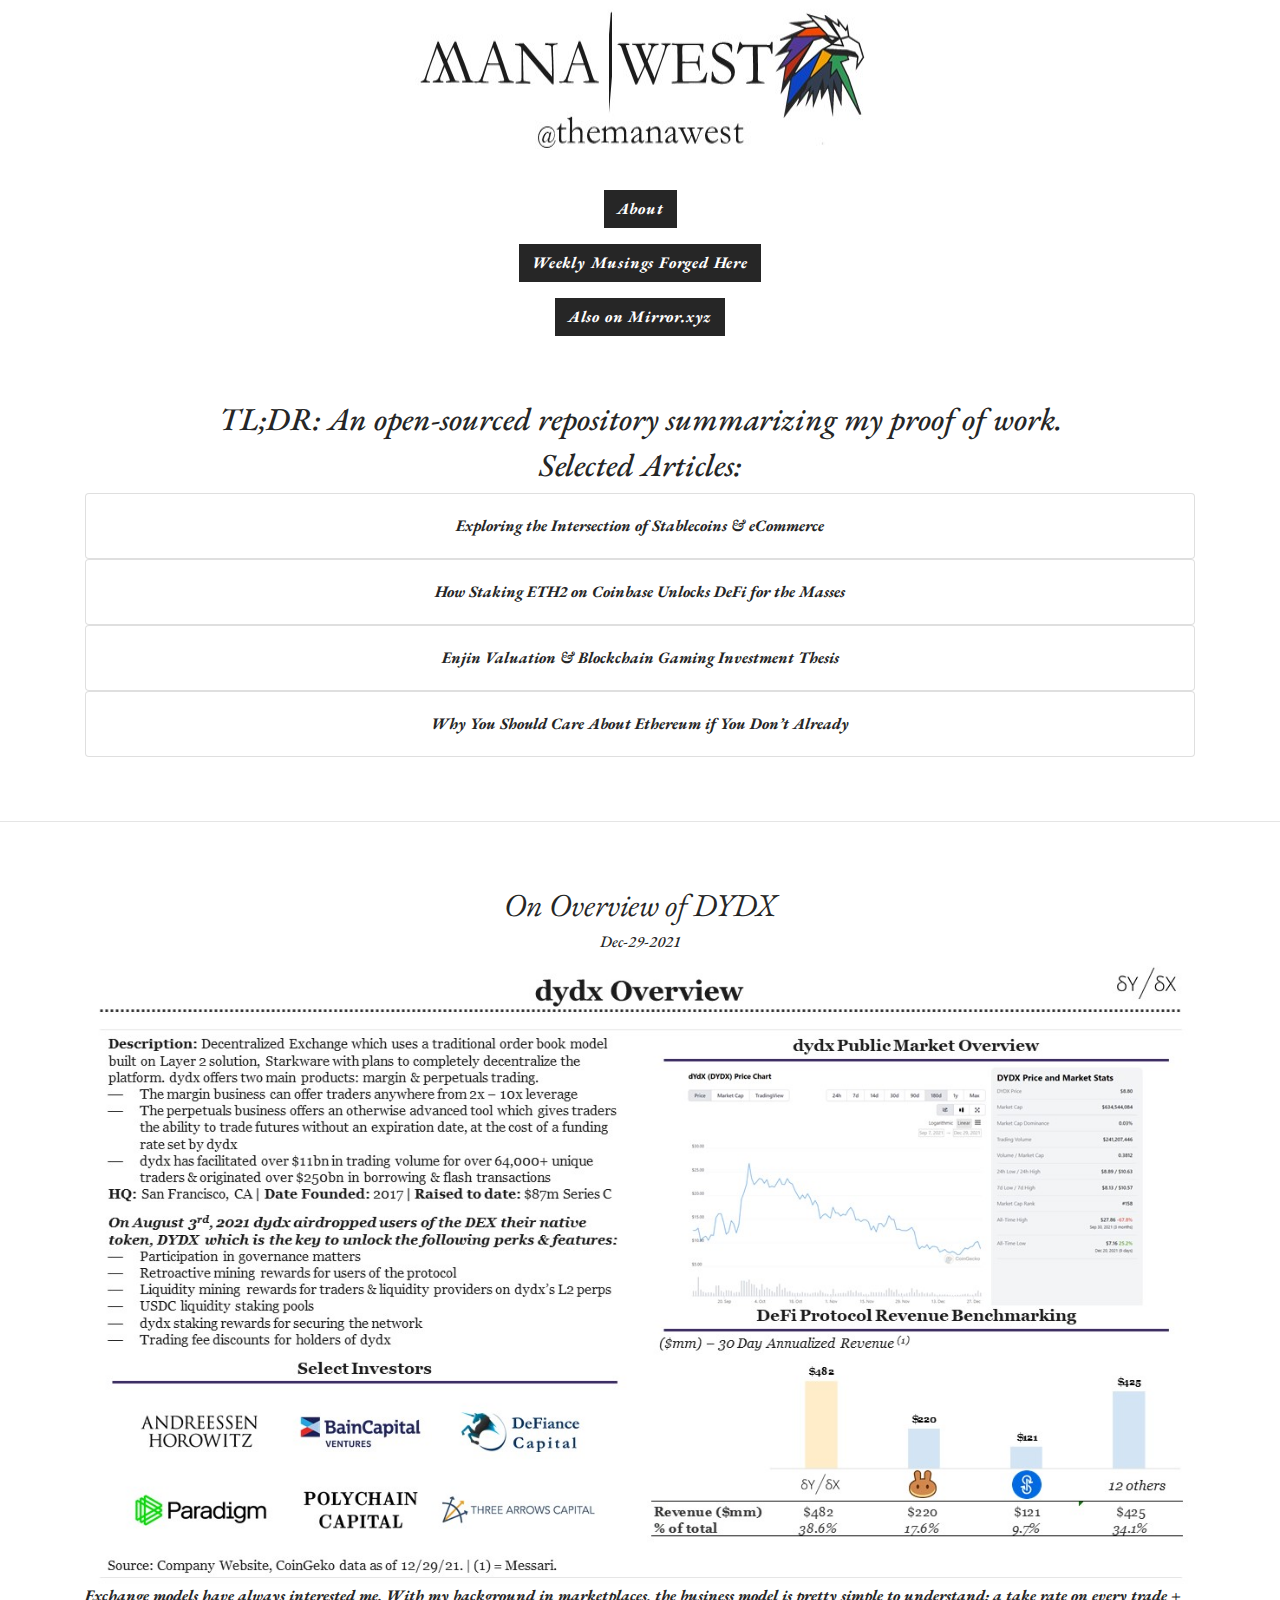
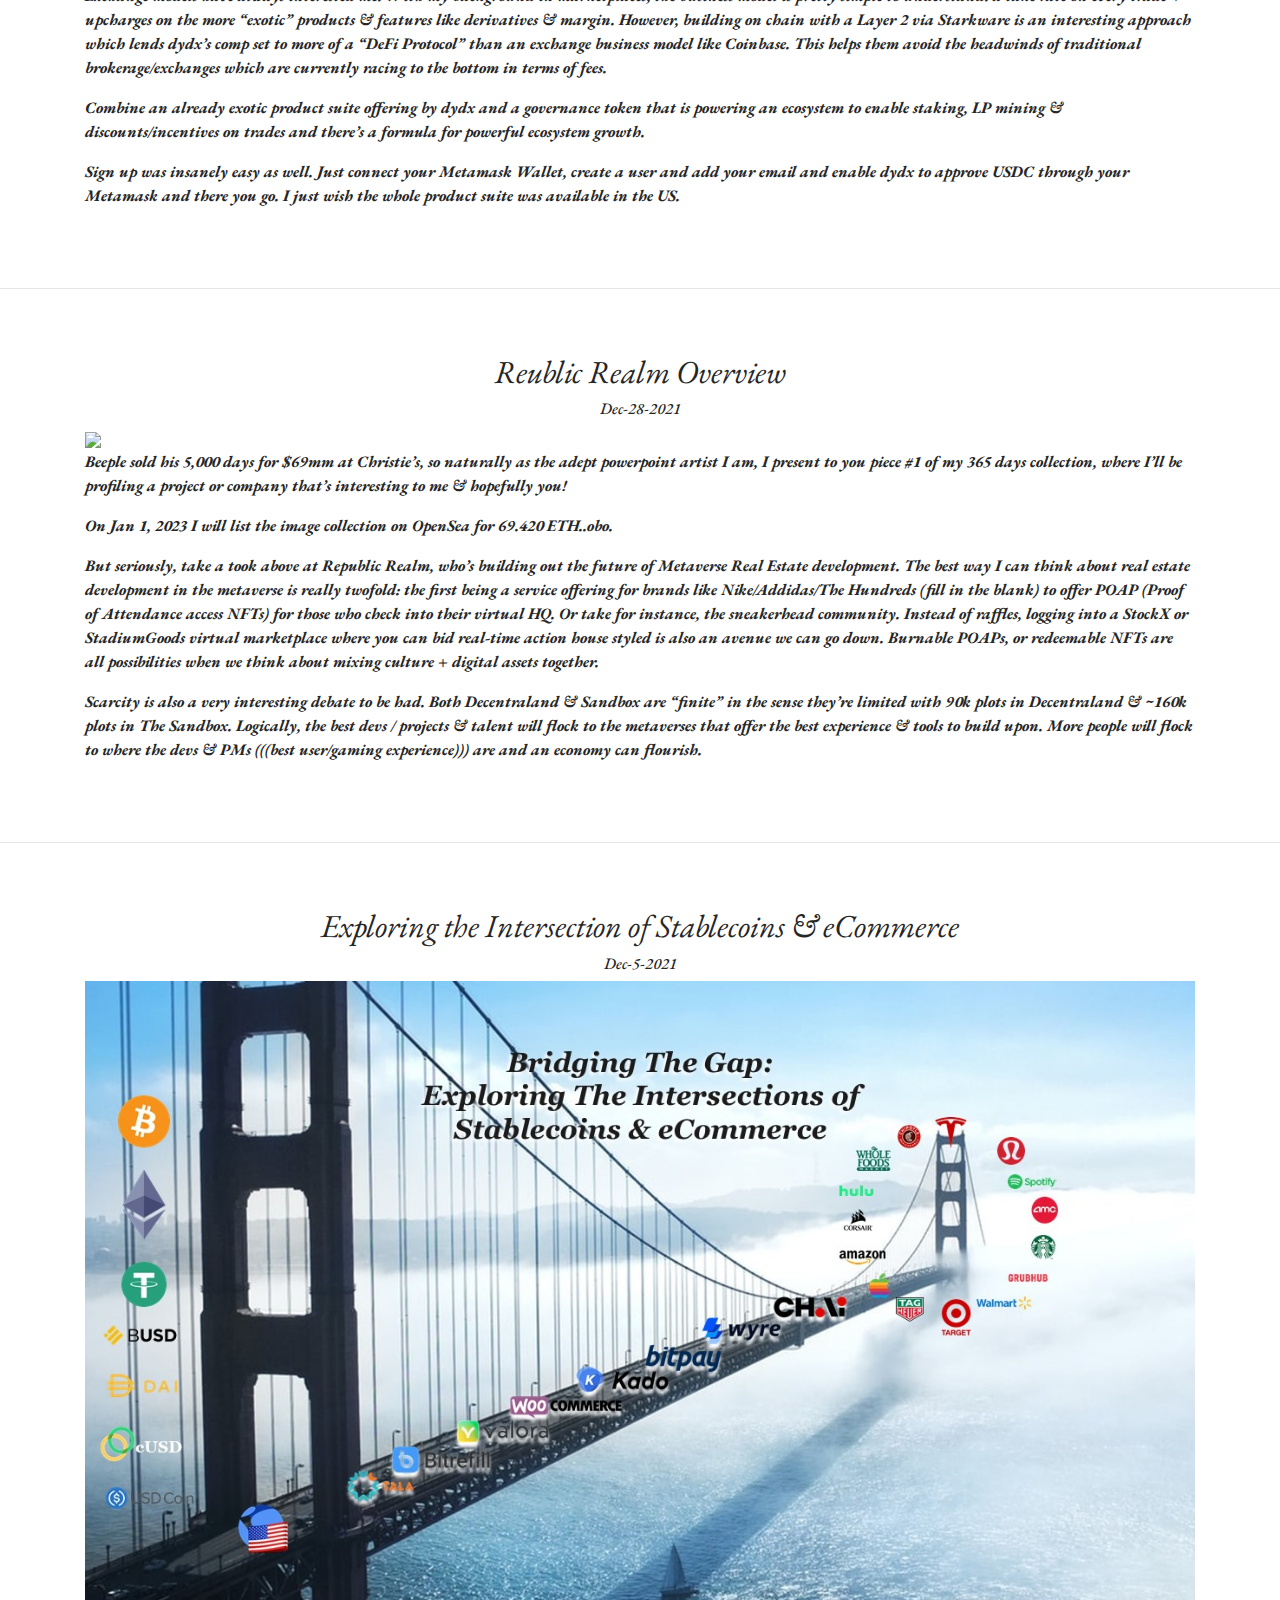
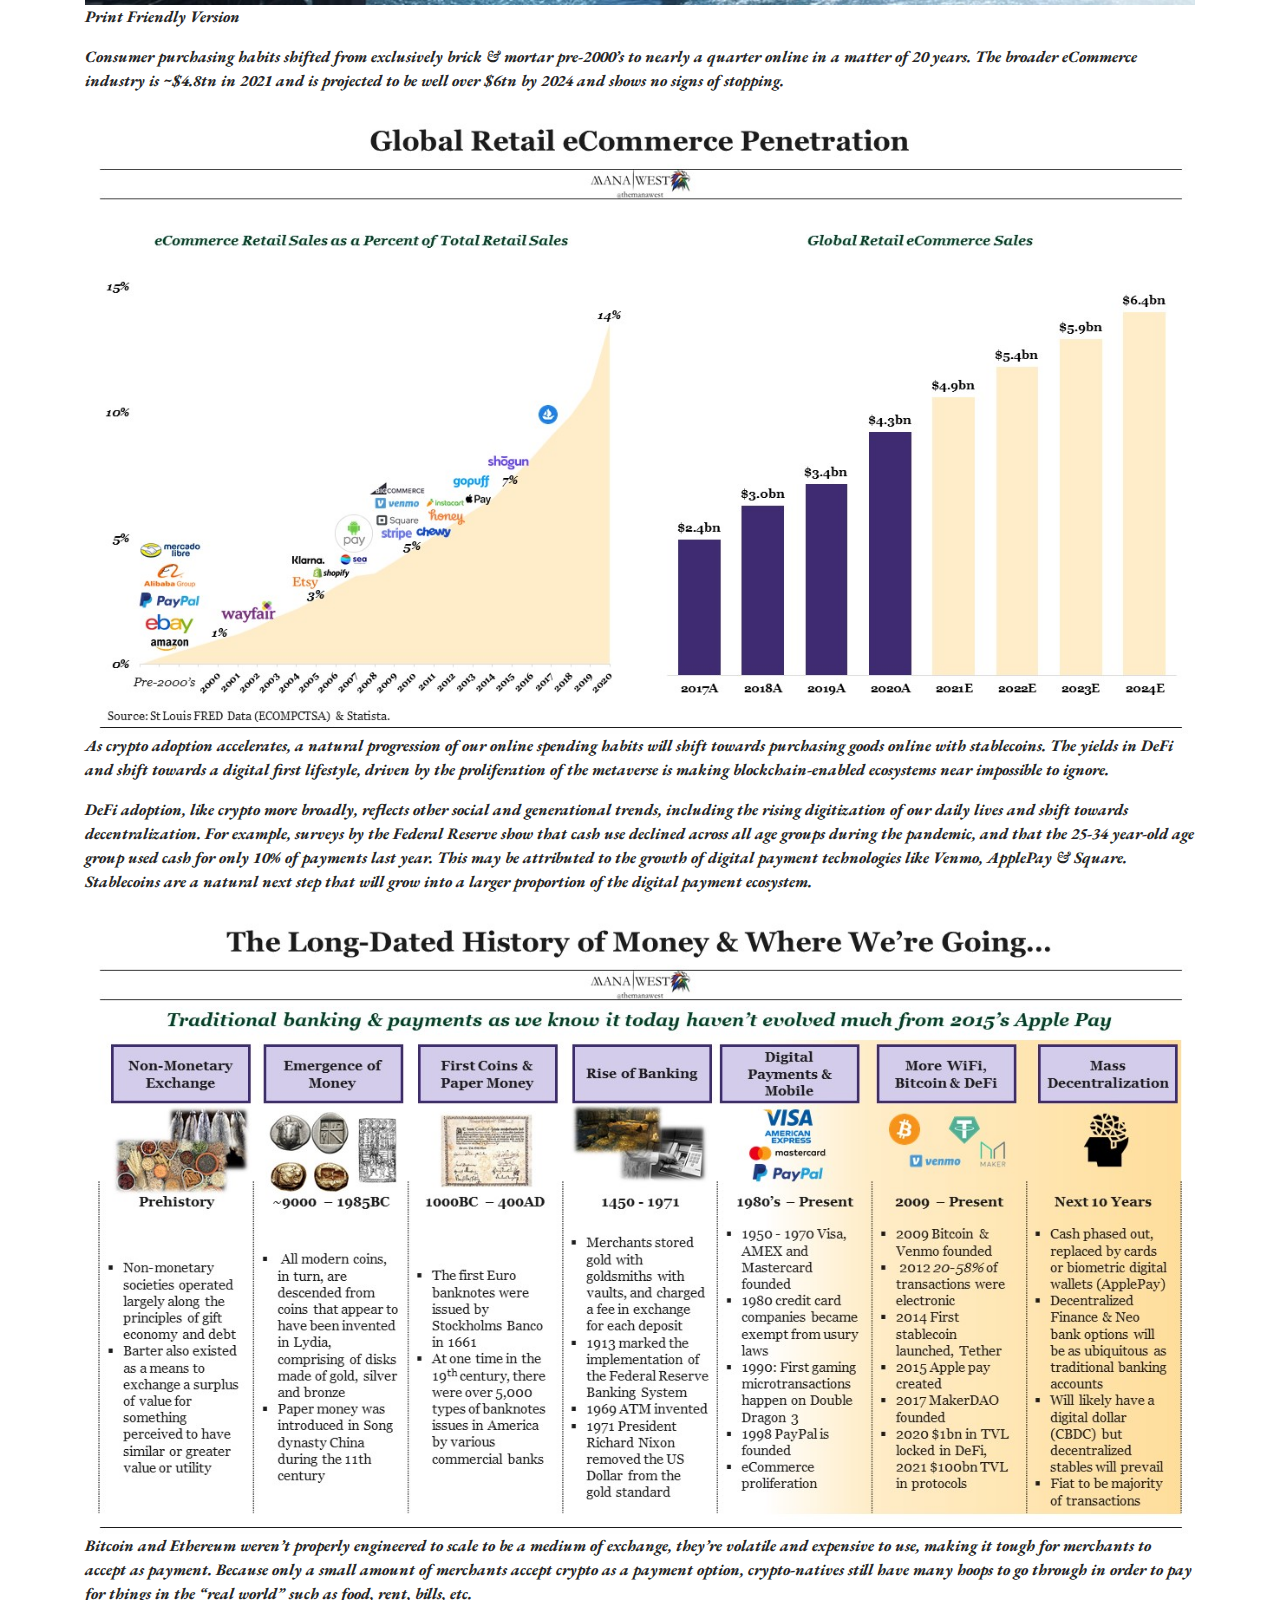
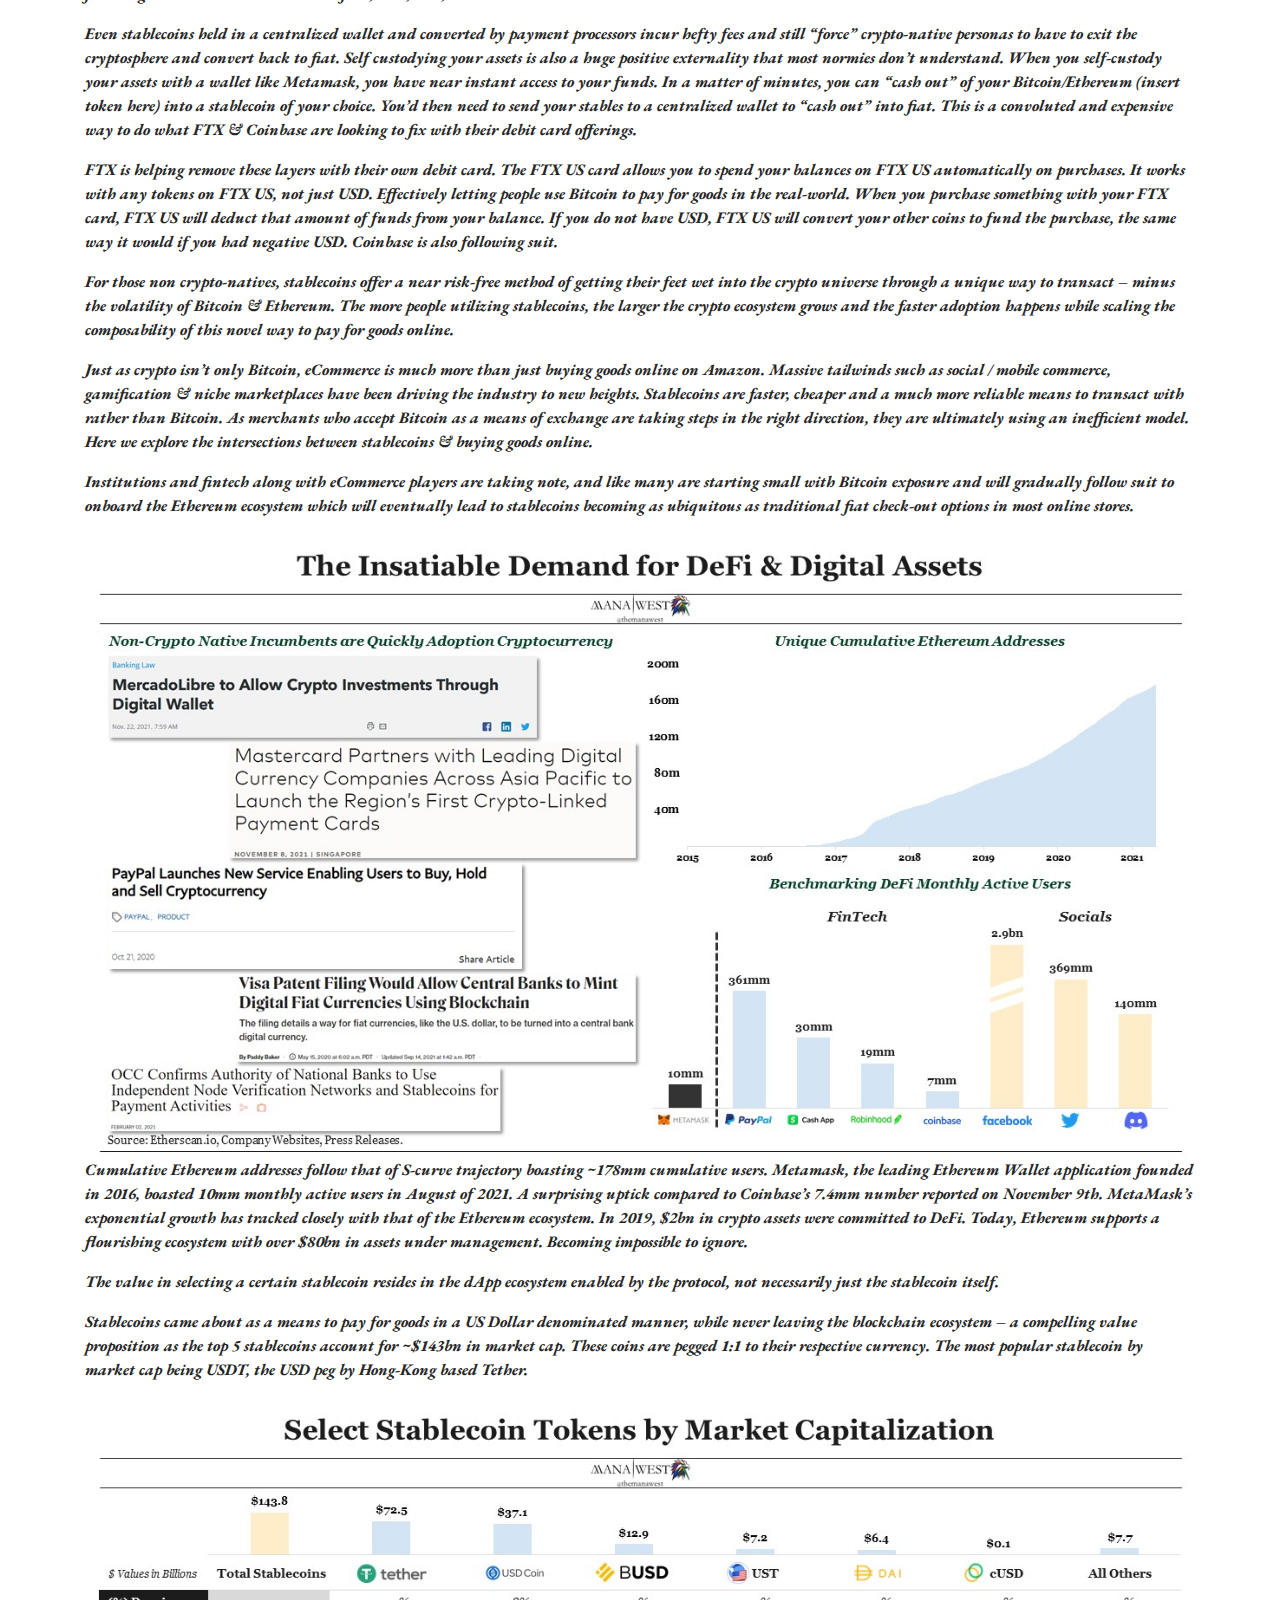
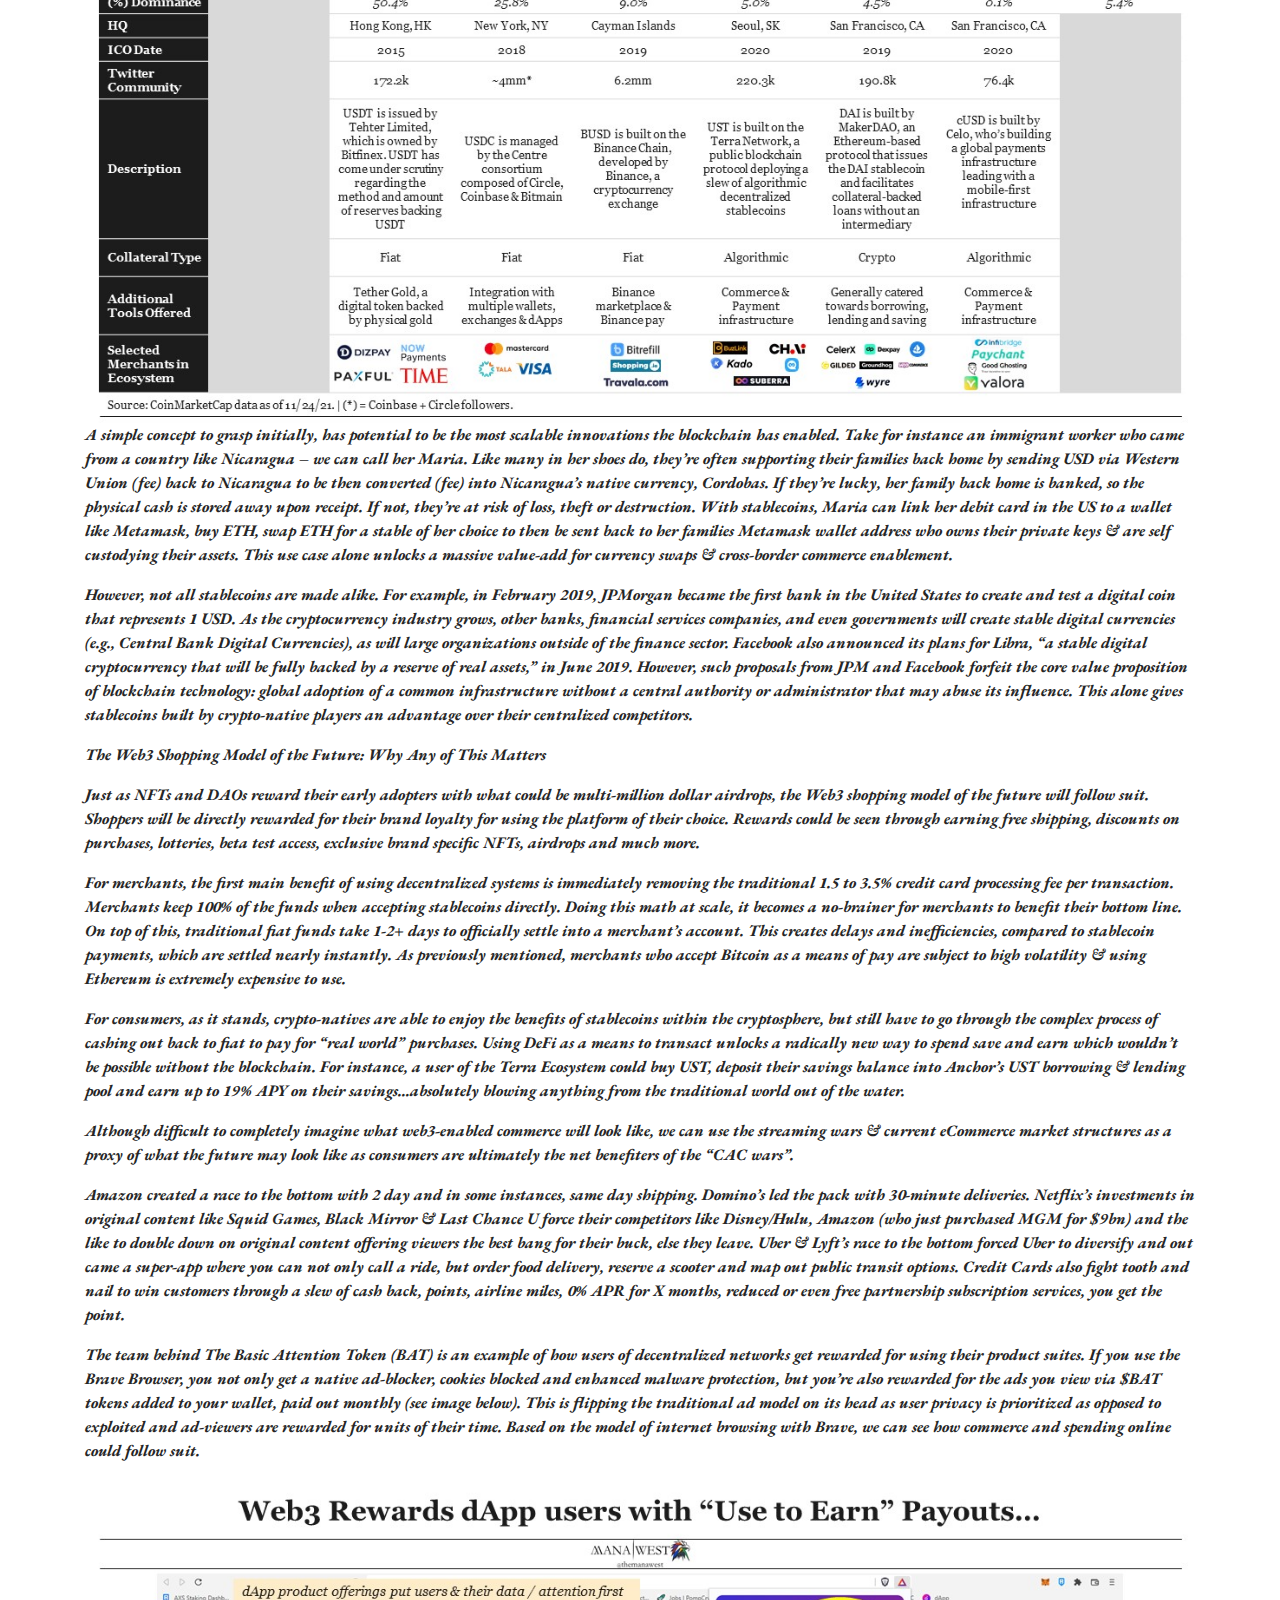
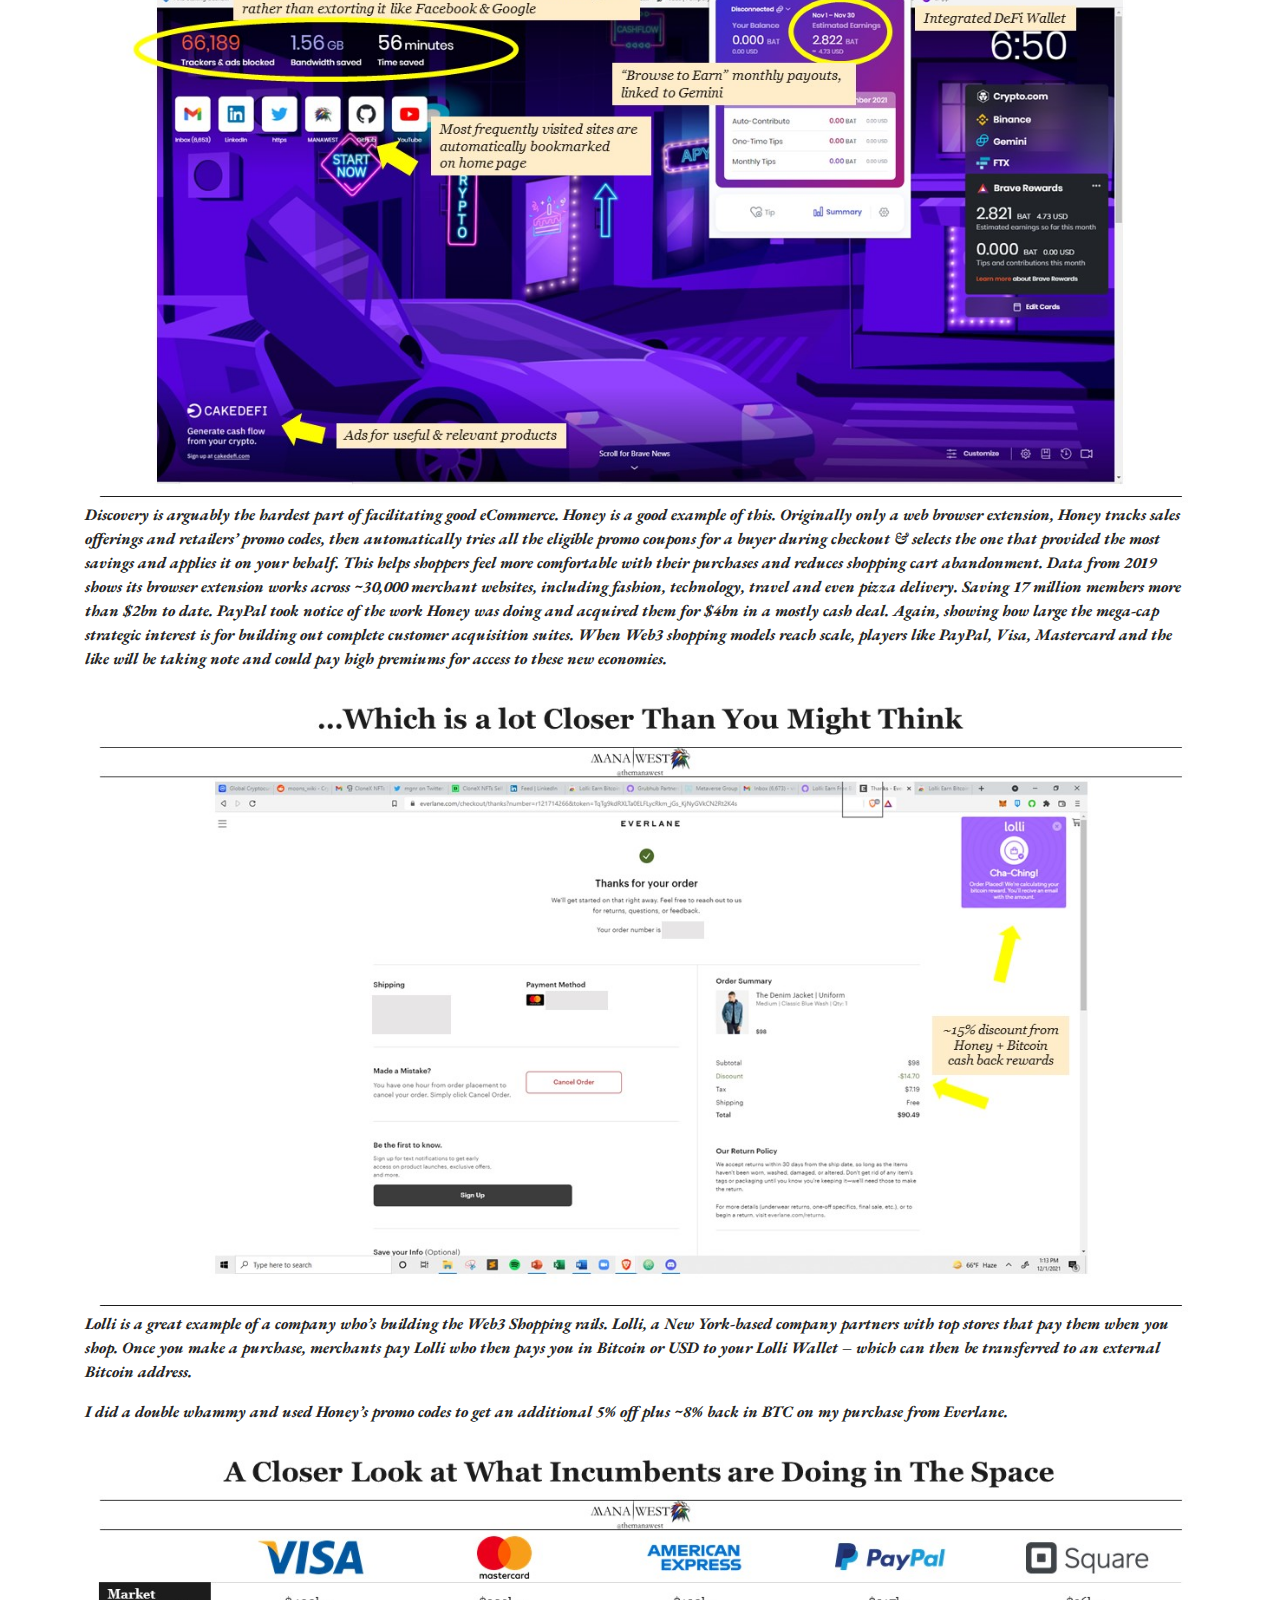
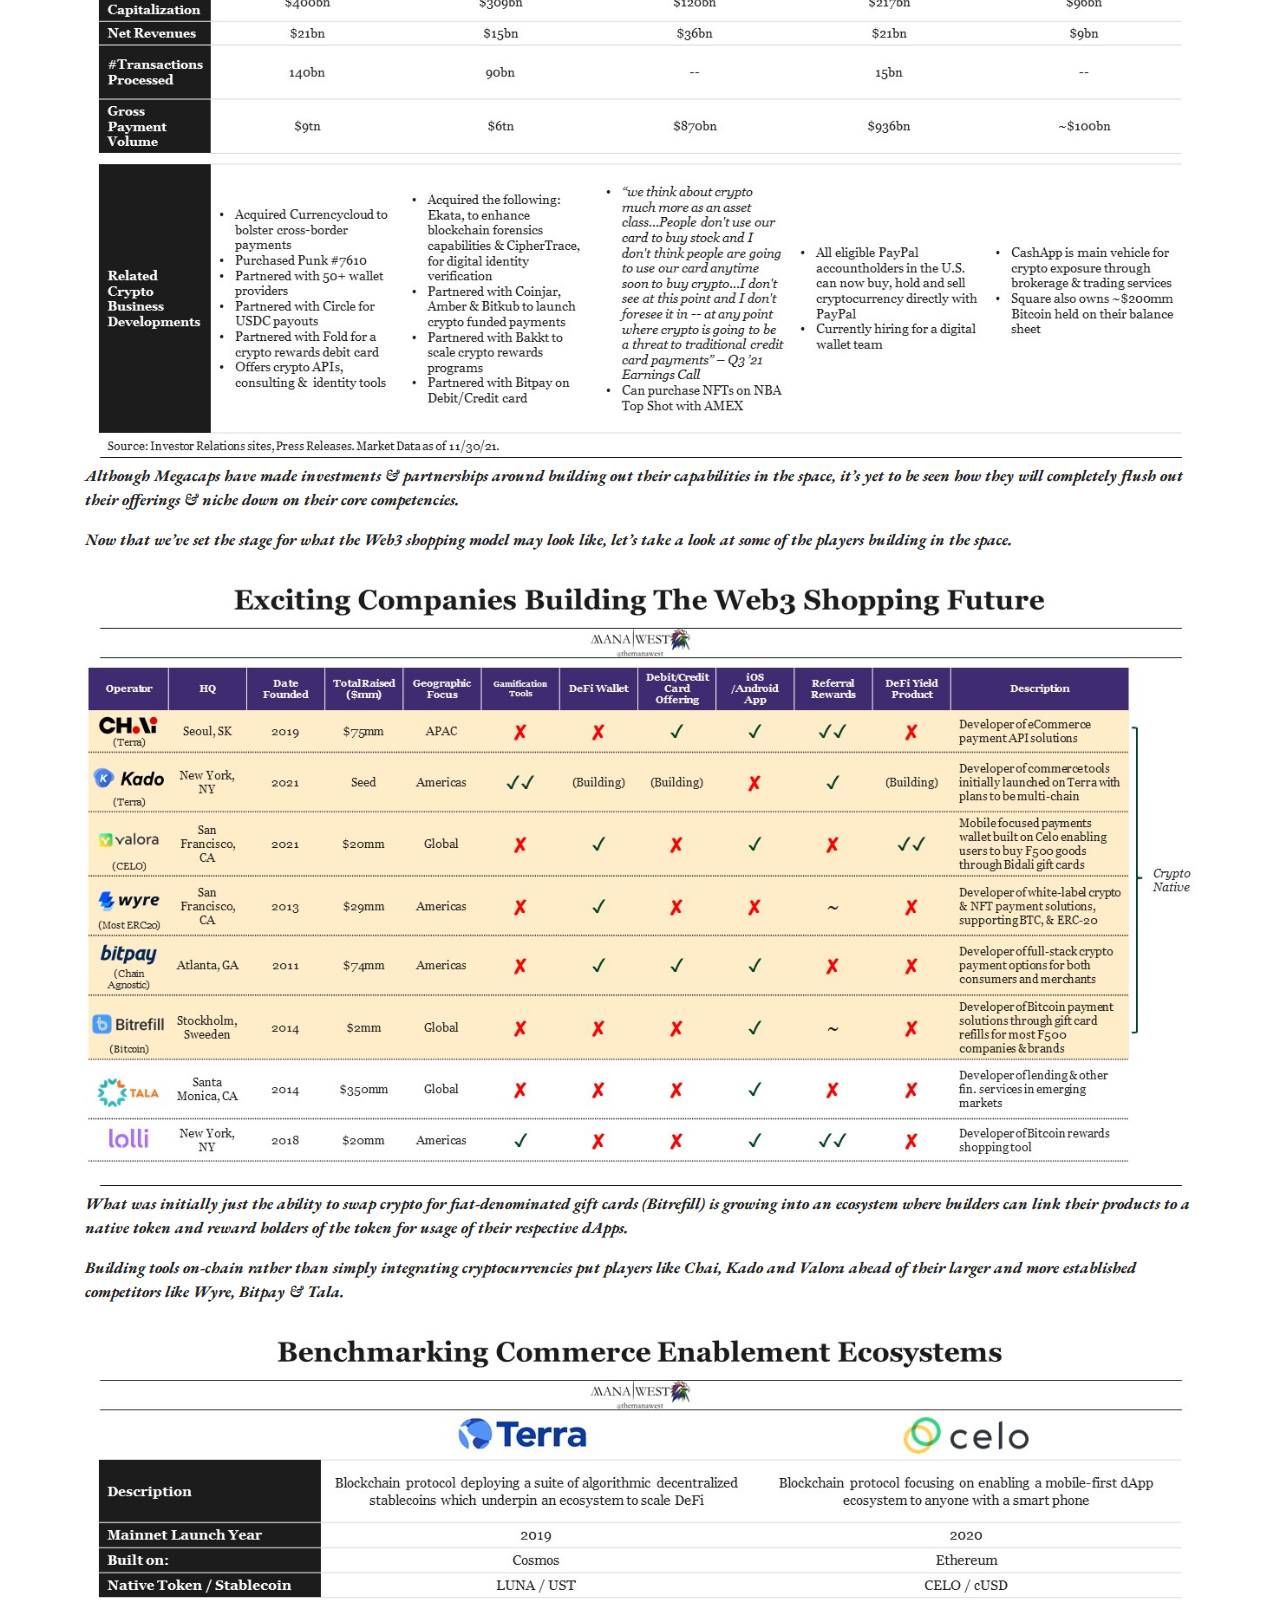
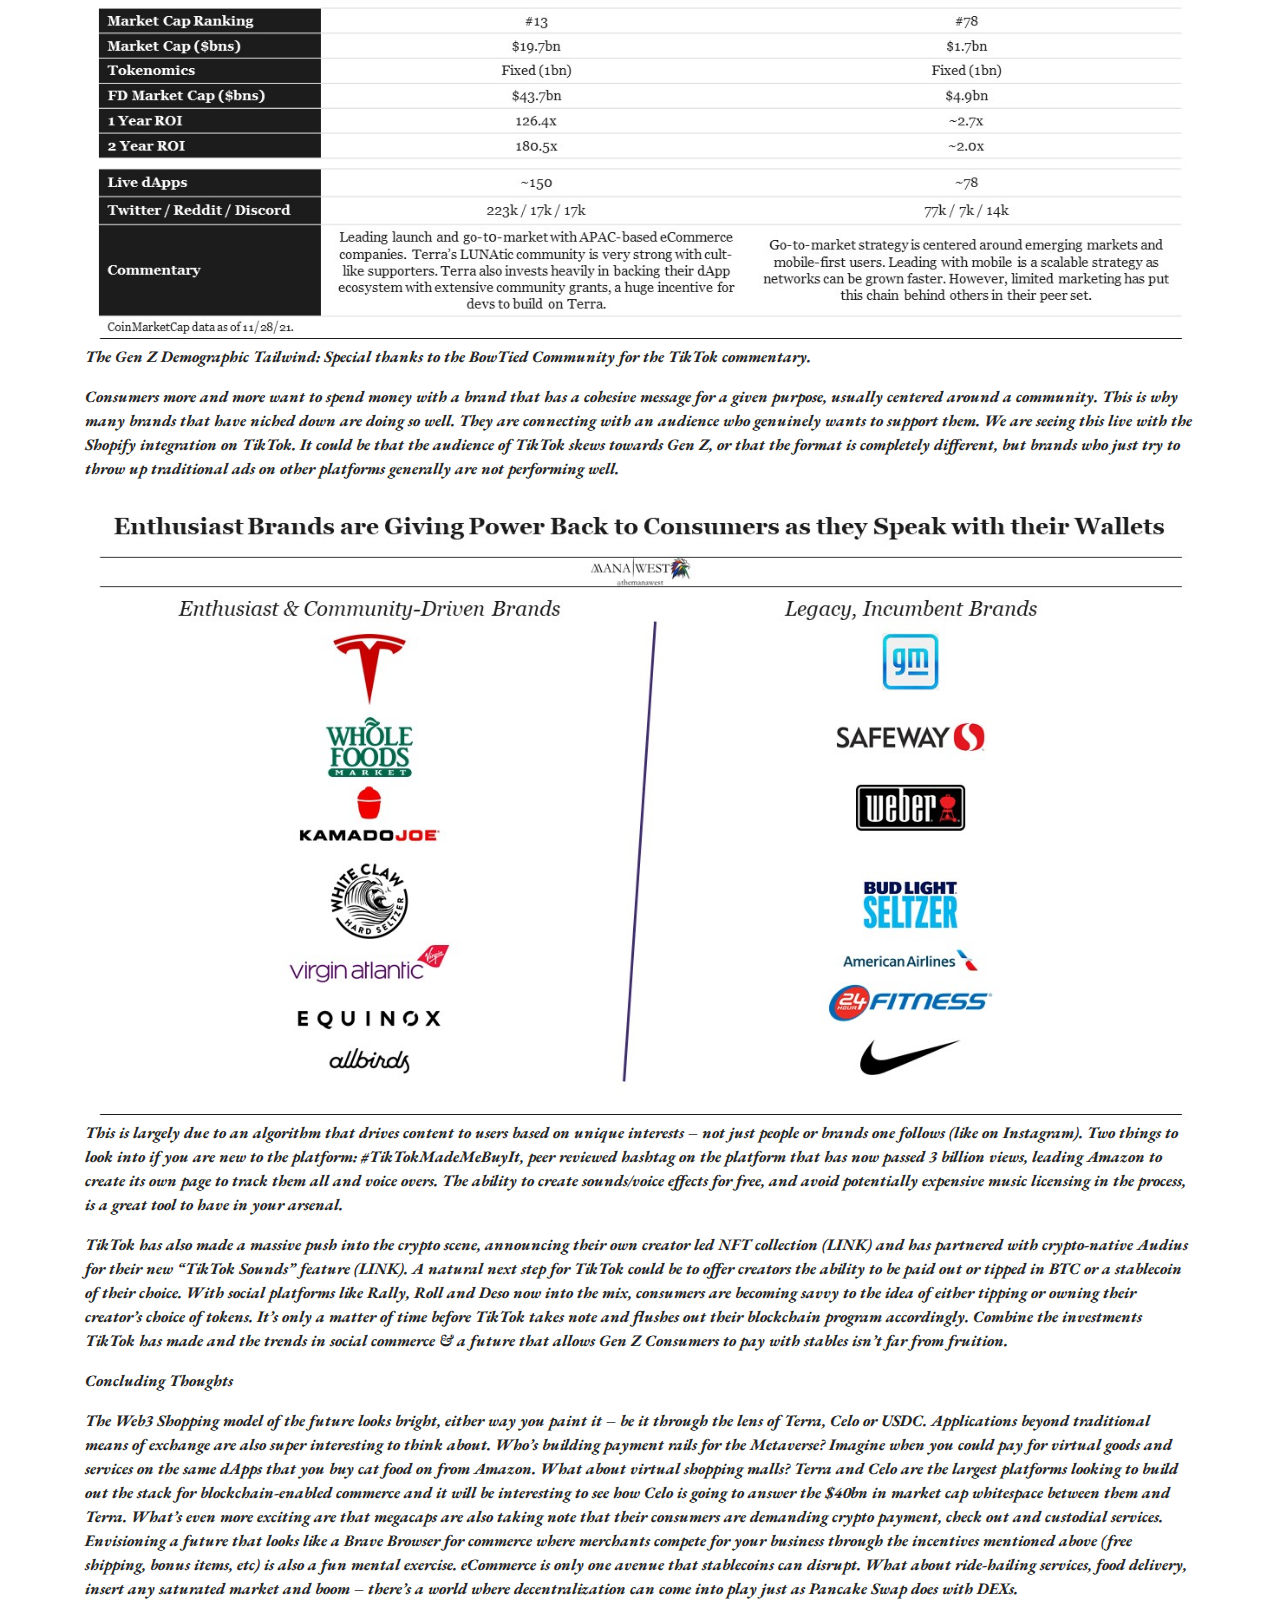
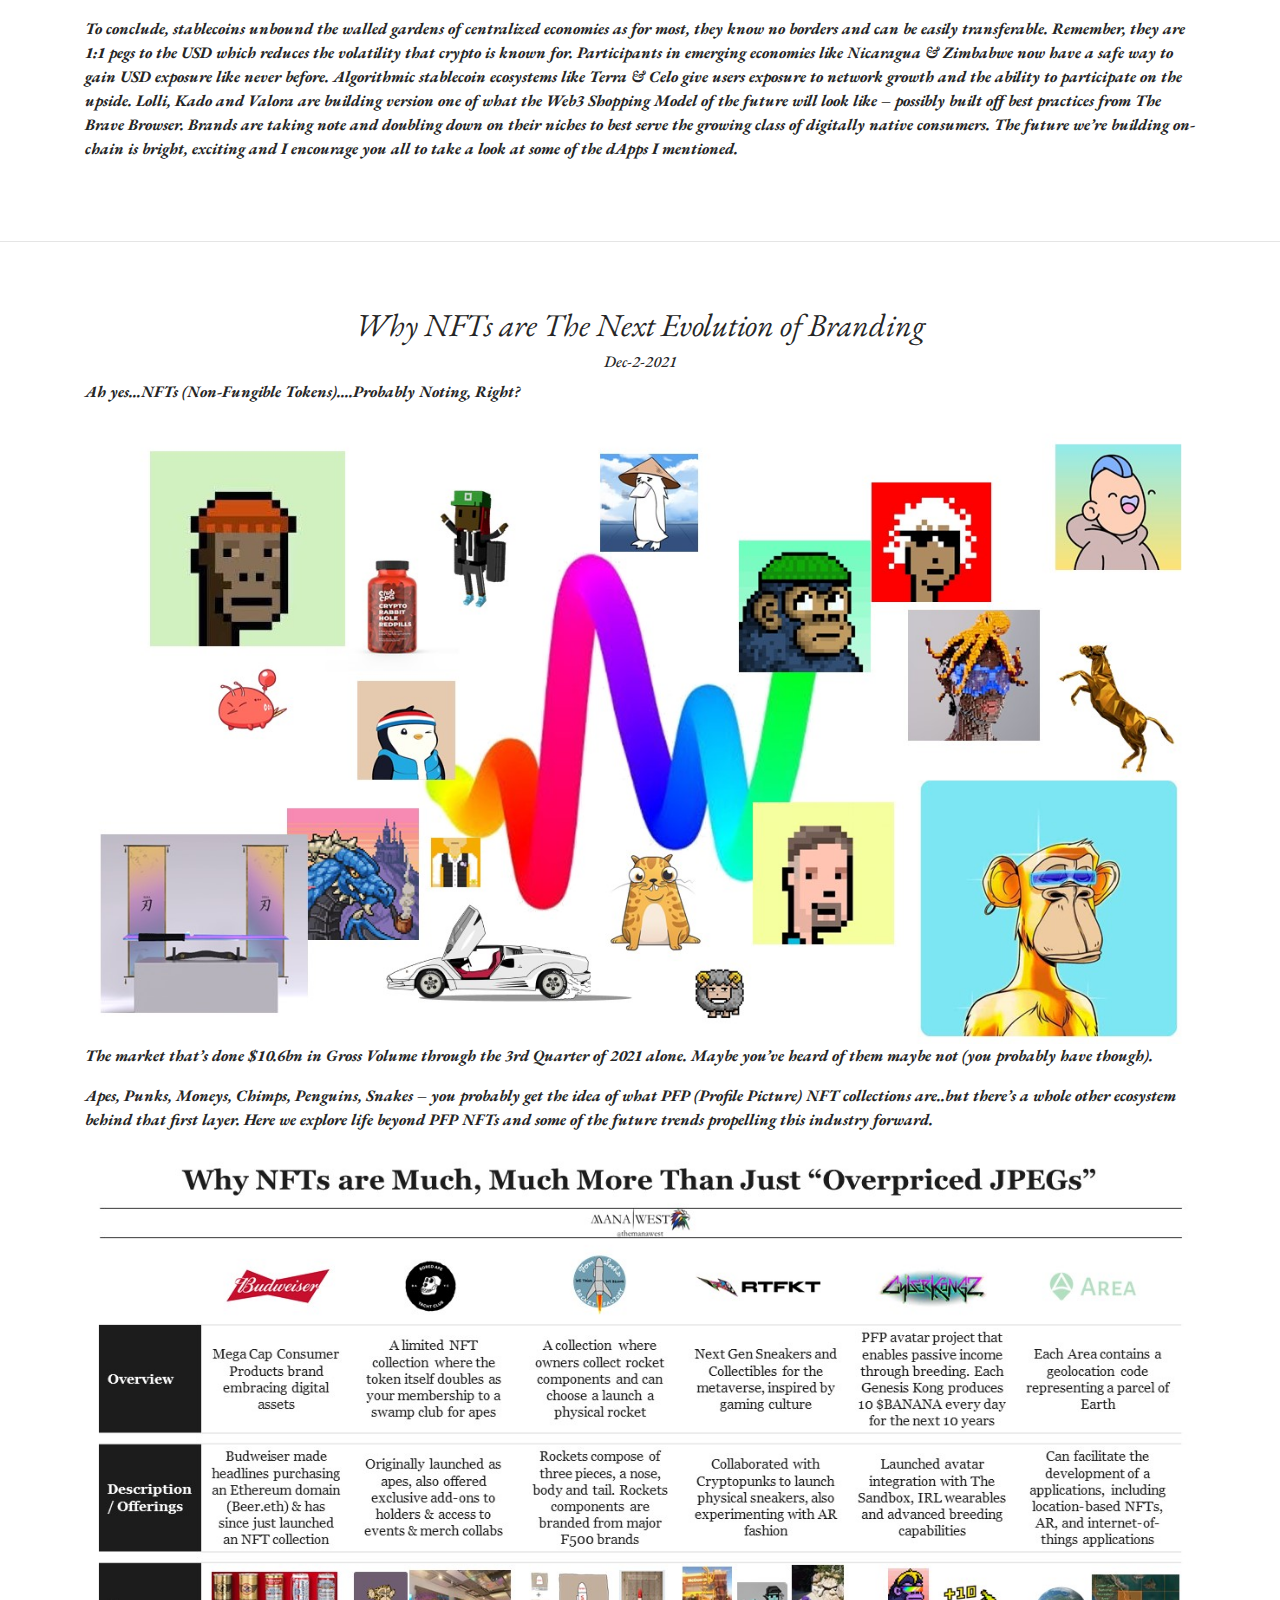
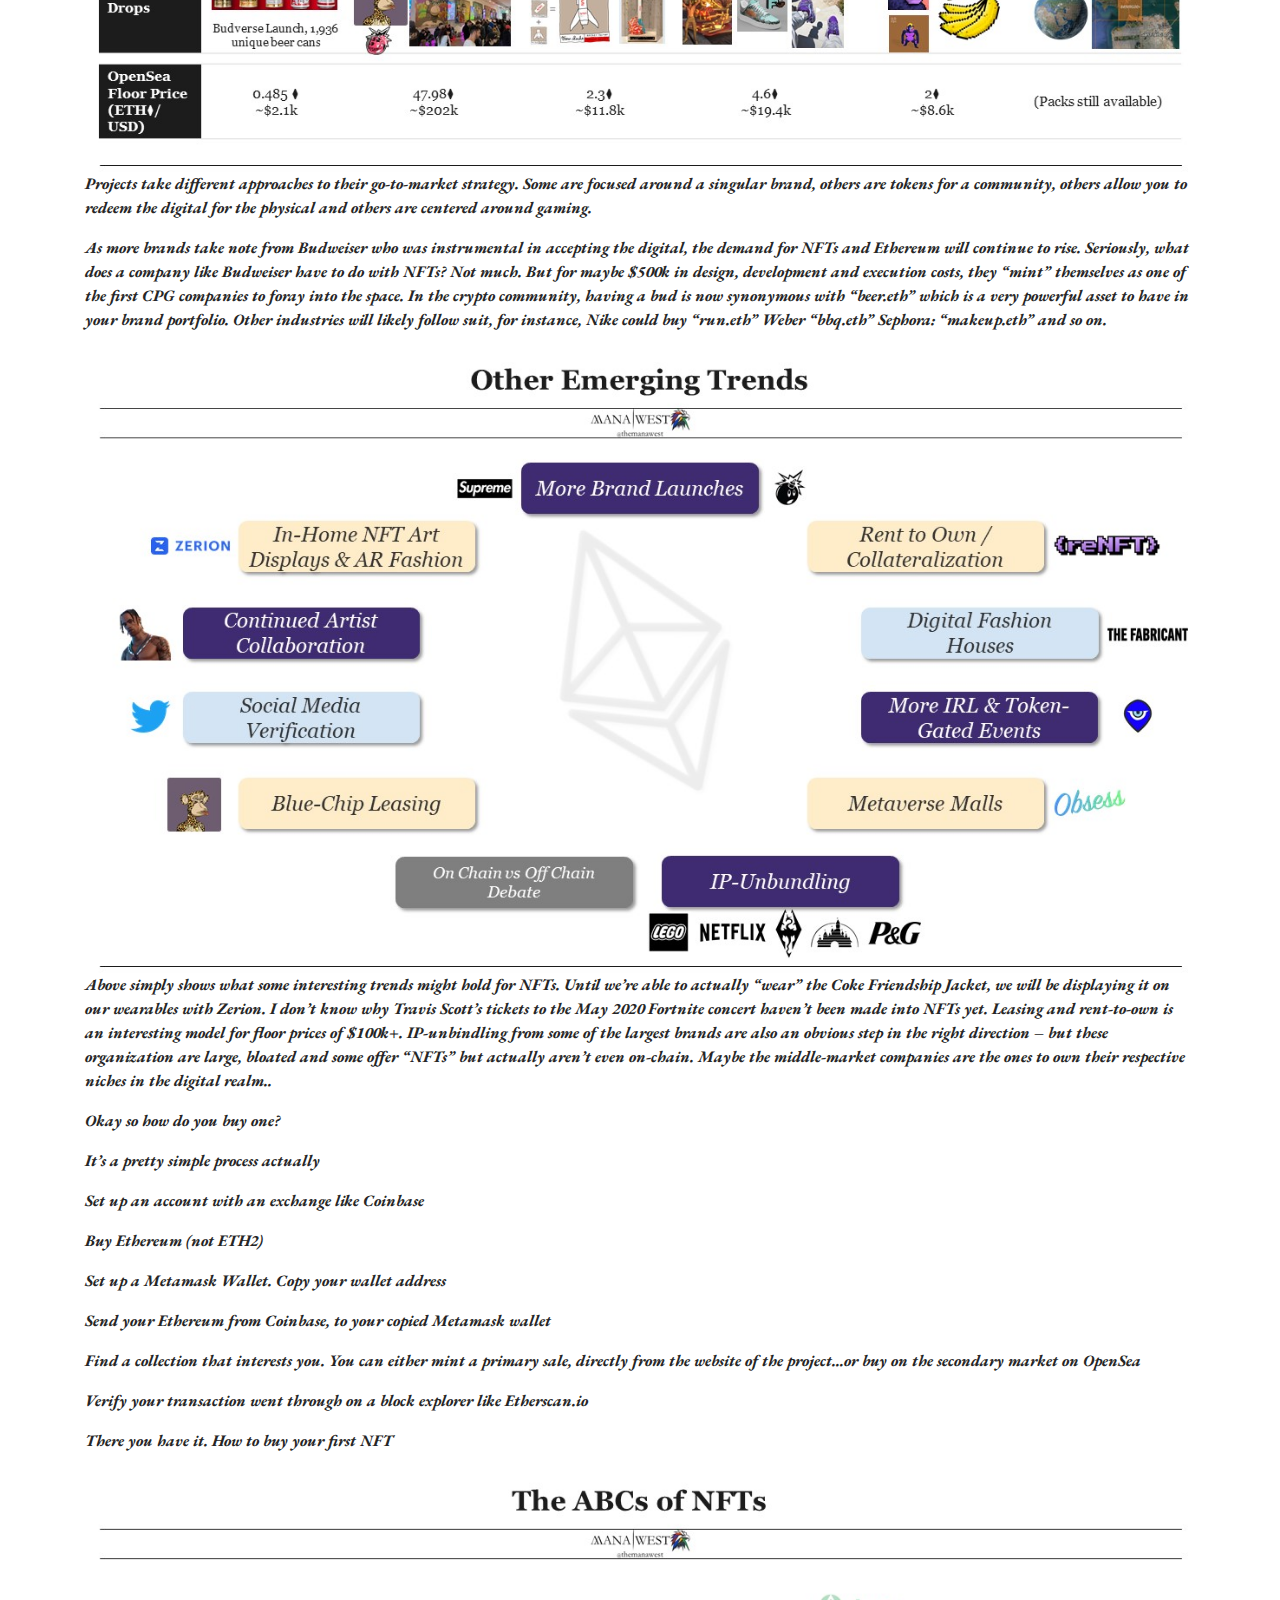
==== index.html @ 718c1147 "Update index.html" ====
<!DOCTYPE html>
<html>
<head>
<meta content='width=device-width, initial-scale=1' name='viewport'/>
  <meta charset="UTF-8">
  <link rel="stylesheet" href="https://stackpath.bootstrapcdn.com/bootstrap/4.3.1/css/bootstrap.min.css" integrity="sha384-ggOyR0iXCbMQv3Xipma34MD+dH/1fQ784/j6cY/iJTQUOhcWr7x9JvoRxT2MZw1T" crossorigin="anonymous">
 <!-- Browser Icon -->
  <link rel="icon" href="Logo-1vfColored-Eagle.png" type="image/gif" sizes="16x16">
  <!-- CSS Stylesheet -->
  <link rel="stylesheet" type="text/css" href="index.css">
  <!-- Text API -->
  <link href="https://fonts.googleapis.com/css?family=Cinzel&display=swap" rel="stylesheet">
  <link href="https://fonts.googleapis.com/css?family=EB+Garamond&display=swap" rel="stylesheet">
  <title>MANAWEST</title>
</head>

<body>

<!-- HEADER -->
<div class="container" id="sitehead">
    <img src="Logo(11.02.2021).jpg" width= "450" height = "150">
    <p style="color:#FFFFFF";> BLANK TEXT</p>
    <p><a href="About.html" class="btn btn-colour-1" style="color:white;">About</a></p>
    <p><a href="https://nonfuddable.substack.com/" class="btn btn-colour-1"style="color:white;">Weekly Musings Forged Here</a></p>
   <p><a href="https://mirror.xyz/0x23bdEb4396BEB7e179c65A3FcA025EA2ABC156D5" class="btn btn-colour-1"style="color:white;">Also on Mirror.xyz</a></p>

</div>


  <!-- START MANDATE -->
<div id ="links">
  <section class="py-5">
    <div class="container">
            <h2>TL;DR: An open-sourced repository summarizing my proof of work.</h2>
            <h2>Selected Articles:</h2>
      
              <div class="card">
               <div class="card-body">
                    <a href="#stabs">Exploring the Intersection of Stablecoins & eCommerce</a>
               </div>
             </div>
            <div class="card">
               <div class="card-body">
                    <a href="#eth2">How Staking ETH2 on Coinbase Unlocks DeFi for the Masses</a>
               </div>
             </div>
              <div class="card">
                 <div class="card-body">
                      <a href="#enj">Enjin Valuation & Blockchain Gaming Investment Thesis</a>
                 </div>
               </div>
                <div class="card">
                   <div class="card-body">
                        <a href="#ethereum">Why You Should Care About Ethereum if You Don’t Already</a>
                   </div>
              </div>
    </div>
  </div>
  </section>
  <!-- END MANDATE -->
  
      <!-- START Post Content -->
<hr>
<div id ="post">
  <section class="py-5">
    <div class="container">
      <div class="container" id="postheader">
        <h2 class="font-weight-light">On Overview of DYDX</h2>
        <h6>Dec-29-2021</h6>
      </div>
      <div id = "content">
        <img src="dydx.jpg" style="width:100%;">
        <p>Exchange models have always interested me. With my background in marketplaces, the business model is pretty simple to understand: a take rate on every trade + upcharges on the more “exotic” products & features like derivatives & margin. However, building on chain with a Layer 2 via Starkware is an interesting approach which lends dydx’s comp set to more of a “DeFi Protocol” than an exchange business model like Coinbase. This helps them avoid the headwinds of traditional brokerage/exchanges which are currently racing to the bottom in terms of fees.</p>
        <p>Combine an already exotic product suite offering by dydx and a governance token that is powering an ecosystem to enable staking, LP mining & discounts/incentives on trades and there’s a formula for powerful ecosystem growth.</p>
        <p>Sign up was insanely easy as well. Just connect your Metamask Wallet, create a user and add your email and enable dydx to approve USDC through your Metamask and there you go. I just wish the whole product suite was available in the US.</p>
       </div>
    </div>
  </section>
  <!-- END Post Content -->
  
    <!-- START Post Content -->
<hr>
<div id ="post">
  <section class="py-5">
    <div class="container">
      <div class="container" id="postheader">
        <h2 class="font-weight-light">Reublic Realm Overview</h2>
        <h6>Dec-28-2021</h6>
      </div>
      <div id = "content">
        <img src="Reublic.jpg" style="width:100%;">
        <p>Beeple sold his 5,000 days for $69mm at Christie’s, so naturally as the adept powerpoint artist I am, I present to you piece #1 of my 365 days collection, where I’ll be profiling a project or company that’s interesting to me & hopefully you!</p>
        <p>On Jan 1, 2023 I will list the image collection on OpenSea for 69.420 ETH..obo.</p>
        <p>But seriously, take a took above at Republic Realm, who’s building out the future of Metaverse Real Estate development. The best way I can think about real estate development in the metaverse is really twofold: the first being a service offering for brands like Nike/Addidas/The Hundreds (fill in the blank) to offer POAP (Proof of Attendance access NFTs) for those who check into their virtual HQ. Or take for instance, the sneakerhead community. Instead of raffles, logging into a StockX or StadiumGoods virtual marketplace where you can bid real-time action house styled is also an avenue we can go down. Burnable POAPs, or redeemable NFTs are all possibilities when we think about mixing culture + digital assets together.</p>
        <p>Scarcity is also a very interesting debate to be had. Both Decentraland & Sandbox are “finite” in the sense they’re limited with 90k plots in Decentraland & ~160k plots in The Sandbox. Logically, the best devs / projects & talent will flock to the metaverses that offer the best experience & tools to build upon. More people will flock to where the devs & PMs (((best user/gaming experience))) are and an economy can flourish.</p>
       </div>
    </div>
  </section>
  <!-- END Post Content -->
  
    <!-- START Post Content -->
<hr>
<div id ="post">
  <section class="py-5">
    <div class="container">
      <div class="container" id="postheader">
        <h2 id="stabs" class="font-weight-light">Exploring the Intersection of Stablecoins & eCommerce</h2>
        <h6>Dec-5-2021</h6>
      </div>
      <div id = "content">
        <img src="stab1.JPG" style="width:100%;">
         <p><a href="stabxecomm.pdf">Print Friendly Version</a></p>
        <p>Consumer purchasing habits shifted from exclusively brick & mortar pre-2000’s to nearly a quarter online in a matter of 20 years. The broader eCommerce industry is ~$4.8tn in 2021 and is projected to be well over $6tn by 2024 and shows no signs of stopping.</p>
        <img src="stab2.JPG" style="width:100%;">
        <p>As crypto adoption accelerates, a natural progression of our online spending habits will shift towards purchasing goods online with stablecoins. The yields in DeFi and shift towards a digital first lifestyle, driven by the proliferation of the metaverse is making blockchain-enabled ecosystems near impossible to ignore. </p>
        <p>DeFi adoption, like crypto more broadly, reflects other social and generational trends, including the rising digitization of our daily lives and shift towards decentralization. For example, surveys by the Federal Reserve show that cash use declined across all age groups during the pandemic, and that the 25-34 year-old age group used cash for only 10% of payments last year. This may be attributed to the growth of digital payment technologies like Venmo, ApplePay & Square. Stablecoins are a natural next step that will grow into a larger proportion of the digital payment ecosystem.</p>
        <img src="stab3.JPG" style="width:100%;">
        <p>Bitcoin and Ethereum weren’t properly engineered to scale to be a medium of exchange, they’re volatile and expensive to use, making it tough for merchants to accept as payment. Because only a small amount of merchants accept crypto as a payment option, crypto-natives still have many hoops to go through in order to pay for things in the “real world” such as food, rent, bills, etc.</p>
        <p>Even stablecoins held in a centralized wallet and converted by payment processors incur hefty fees and still “force” crypto-native personas to have to exit the cryptosphere and convert back to fiat. Self custodying your assets is also a huge positive externality that most normies don’t understand. When you self-custody your assets with a wallet like Metamask, you have near instant access to your funds. In a matter of minutes, you can “cash out” of your Bitcoin/Ethereum (insert token here) into a stablecoin of your choice. You’d then need to send your stables to a centralized wallet to “cash out” into fiat. This is a convoluted and expensive way to do what FTX & Coinbase are looking to fix with their debit card offerings.</p>
        <p>FTX is helping remove these layers with their own debit card. The FTX US card allows you to spend your balances on FTX US automatically on purchases. It works with any tokens on FTX US, not just USD. Effectively letting people use Bitcoin to pay for goods in the real-world. When you purchase something with your FTX card, FTX US will deduct that amount of funds from your balance. If you do not have USD, FTX US will convert your other coins to fund the purchase, the same way it would if you had negative USD. Coinbase is also following suit. </p>
        <p>For those non crypto-natives, stablecoins offer a near risk-free method of getting their feet wet into the crypto universe through a unique way to transact – minus the volatility of Bitcoin & Ethereum. The more people utilizing stablecoins, the larger the crypto ecosystem grows and the faster adoption happens while scaling the composability of this novel way to pay for goods online. </p>
        <p>Just as crypto isn’t only Bitcoin, eCommerce is much more than just buying goods online on Amazon. Massive tailwinds such as social / mobile commerce, gamification & niche marketplaces have been driving the industry to new heights. Stablecoins are faster, cheaper and a much more reliable means to transact with rather than Bitcoin. As merchants who accept Bitcoin as a means of exchange are taking steps in the right direction, they are ultimately using an inefficient model. Here we explore the intersections between stablecoins & buying goods online. </p>
        <p>Institutions and fintech along with eCommerce players are taking note, and like many are starting small with Bitcoin exposure and will gradually follow suit to onboard the Ethereum ecosystem which will eventually lead to stablecoins becoming as ubiquitous as traditional fiat check-out options in most online stores. </p>
        <img src="stab4.JPG" style="width:100%;">
        <p>Cumulative Ethereum addresses follow that of S-curve trajectory boasting ~178mm cumulative users. Metamask, the leading Ethereum Wallet application founded in 2016, boasted 10mm monthly active users in August of 2021. A surprising uptick compared to Coinbase’s 7.4mm number reported on November 9th. MetaMask’s exponential growth has tracked closely with that of the Ethereum ecosystem. In 2019, $2bn in crypto assets were committed to DeFi. Today, Ethereum supports a flourishing ecosystem with over $80bn in assets under management. Becoming impossible to ignore. </p>
        <p>The value in selecting a certain stablecoin resides in the dApp ecosystem enabled by the protocol, not necessarily just the stablecoin itself.</p>
        <p>Stablecoins came about as a means to pay for goods in a US Dollar denominated manner, while never leaving the blockchain ecosystem – a compelling value proposition as the top 5 stablecoins account for ~$143bn in market cap. These coins are pegged 1:1 to their respective currency. The most popular stablecoin by market cap being USDT, the USD peg by Hong-Kong based Tether. </p>
        <img src="stab7.JPG" style="width:100%;">
        <p>A simple concept to grasp initially, has potential to be the most scalable innovations the blockchain has enabled. Take for instance an immigrant worker who came from a country like Nicaragua – we can call her Maria. Like many in her shoes do, they’re often supporting their families back home by sending USD via Western Union (fee) back to Nicaragua to be then converted (fee) into Nicaragua’s native currency, Cordobas. If they’re lucky, her family back home is banked, so the physical cash is stored away upon receipt. If not, they’re at risk of loss, theft or destruction. With stablecoins, Maria can link her debit card in the US to a wallet like Metamask, buy ETH, swap ETH for a stable of her choice to then be sent back to her families Metamask wallet address who owns their private keys & are self custodying their assets. This use case alone unlocks a massive value-add for currency swaps & cross-border commerce enablement. </p>
        <p>However, not all stablecoins are made alike. For example, in February 2019, JPMorgan became the first bank in the United States to create and test a digital coin that represents 1 USD. As the cryptocurrency industry grows, other banks, financial services companies, and even governments will create stable digital currencies (e.g., Central Bank Digital Currencies), as will large organizations outside of the finance sector. Facebook also announced its plans for Libra, “a stable digital cryptocurrency that will be fully backed by a reserve of real assets,” in June 2019. However, such proposals from JPM and Facebook forfeit the core value proposition of blockchain technology: global adoption of a common infrastructure without a central authority or administrator that may abuse its influence. This alone gives stablecoins built by crypto-native players an advantage over their centralized competitors.</p>
        <p>The Web3 Shopping Model of the Future: Why Any of This Matters</p>
        <p>Just as NFTs and DAOs reward their early adopters with what could be multi-million dollar airdrops, the Web3 shopping model of the future will follow suit. Shoppers will be directly rewarded for their brand loyalty for using the platform of their choice. Rewards could be seen through earning free shipping, discounts on purchases, lotteries, beta test access, exclusive brand specific NFTs, airdrops and much more.</p>
        <p>For merchants, the first main benefit of using decentralized systems is immediately removing the traditional 1.5 to 3.5% credit card processing fee per transaction. Merchants keep 100% of the funds when accepting stablecoins directly. Doing this math at scale, it becomes a no-brainer for merchants to benefit their bottom line. On top of this, traditional fiat funds take 1-2+ days to officially settle into a merchant’s account. This creates delays and inefficiencies, compared to stablecoin payments, which are settled nearly instantly. As previously mentioned, merchants who accept Bitcoin as a means of pay are subject to high volatility & using Ethereum is extremely expensive to use.</p>
        <p>For consumers, as it stands, crypto-natives are able to enjoy the benefits of stablecoins within the cryptosphere, but still have to go through the complex process of cashing out back to fiat to pay for “real world” purchases. Using DeFi as a means to transact unlocks a radically new way to spend save and earn which wouldn’t be possible without the blockchain. For instance, a user of the Terra Ecosystem could buy UST, deposit their savings balance into Anchor’s UST borrowing & lending pool and earn up to 19% APY on their savings…absolutely blowing anything from the traditional world out of the water. </p>
        <p>Although difficult to completely imagine what web3-enabled commerce will look like, we can use the streaming wars & current eCommerce market structures as a proxy of what the future may look like as consumers are ultimately the net benefiters of the “CAC wars”. </p>
        <p>Amazon created a race to the bottom with 2 day and in some instances, same day shipping. Domino’s led the pack with 30-minute deliveries. Netflix’s investments in original content like Squid Games, Black Mirror & Last Chance U force their competitors like Disney/Hulu, Amazon (who just purchased MGM for $9bn) and the like to double down on original content offering viewers the best bang for their buck, else they leave. Uber & Lyft’s race to the bottom forced Uber to diversify and out came a super-app where you can not only call a ride, but order food delivery, reserve a scooter and map out public transit options. Credit Cards also fight tooth and nail to win customers through a slew of cash back, points, airline miles, 0% APR for X months, reduced or even free partnership subscription services, you get the point.</p>
        <p>The team behind The Basic Attention Token (BAT) is an example of how users of decentralized networks get rewarded for using their product suites. If you use the Brave Browser, you not only get a native ad-blocker, cookies blocked and enhanced malware protection, but you’re also rewarded for the ads you view via $BAT tokens added to your wallet, paid out monthly (see image below). This is flipping the traditional ad model on its head as user privacy is prioritized as opposed to exploited and ad-viewers are rewarded for units of their time. Based on the model of internet browsing with Brave, we can see how commerce and spending online could follow suit.</p>
        <img src="stab5.JPG" style="width:100%;">
        <p>Discovery is arguably the hardest part of facilitating good eCommerce. Honey is a good example of this. Originally only a web browser extension, Honey tracks sales offerings and retailers’ promo codes, then automatically tries all the eligible promo coupons for a buyer during checkout & selects the one that provided the most savings and applies it on your behalf. This helps shoppers feel more comfortable with their purchases and reduces shopping cart abandonment. Data from 2019 shows its browser extension works across ~30,000 merchant websites, including fashion, technology, travel and even pizza delivery. Saving 17 million members more than $2bn to date. PayPal took notice of the work Honey was doing and acquired them for $4bn in a mostly cash deal. Again, showing how large the mega-cap strategic interest is for building out complete customer acquisition suites. When Web3 shopping models reach scale, players like PayPal, Visa, Mastercard and the like will be taking note and could pay high premiums for access to these new economies.</p>
        <img src="stab6.JPG" style="width:100%;">
        <p>Lolli is a great example of a company who’s building the Web3 Shopping rails. Lolli, a New York-based company partners with top stores that pay them when you shop. Once you make a purchase, merchants pay Lolli who then pays you in Bitcoin or USD to your Lolli Wallet – which can then be transferred to an external Bitcoin address.</p>
        <p>I did a double whammy and used Honey’s promo codes to get an additional 5% off plus ~8% back in BTC on my purchase from Everlane.</p>
        <img src="stab8.JPG" style="width:100%;">
        <p>Although Megacaps have made investments & partnerships around building out their capabilities in the space, it’s yet to be seen how they will completely flush out their offerings & niche down on their core competencies.</p>
        <p>Now that we’ve set the stage for what the Web3 shopping model may look like, let’s take a look at some of the players building in the space.</p>
        <img src="stab9.JPG" style="width:100%;">
        <p>What was initially just the ability to swap crypto for fiat-denominated gift cards (Bitrefill) is growing into an ecosystem where builders can link their products to a native token and reward holders of the token for usage of their respective dApps.</p>
        <p>Building tools on-chain rather than simply integrating cryptocurrencies put players like Chai, Kado and Valora ahead of their larger and more established competitors like Wyre, Bitpay & Tala.</p>
        <img src="stab11.JPG" style="width:100%;">
        <p>The Gen Z Demographic Tailwind: Special thanks to the BowTied Community for the TikTok commentary.</p>
        <p>Consumers more and more want to spend money with a brand that has a cohesive message for a given purpose, usually centered around a community. This is why many brands that have niched down are doing so well. They are connecting with an audience who genuinely wants to support them. We are seeing this live with the Shopify integration on TikTok. It could be that the audience of TikTok skews towards Gen Z, or that the format is completely different, but brands who just try to throw up traditional ads on other platforms generally are not performing well.</p>
        <img src="stab10.JPG" style="width:100%;">
        <p>This is largely due to an algorithm that drives content to users based on unique interests – not just people or brands one follows (like on Instagram). Two things to look into if you are new to the platform: #TikTokMadeMeBuyIt, peer reviewed hashtag on the platform that has now passed 3 billion views, leading Amazon to create its own page to track them all and voice overs. The ability to create sounds/voice effects for free, and avoid potentially expensive music licensing in the process, is a great tool to have in your arsenal.</p>
        <p>TikTok has also made a massive push into the crypto scene, announcing their own creator led NFT collection (LINK) and has partnered with crypto-native Audius for their new “TikTok Sounds” feature (LINK). A natural next step for TikTok could be to offer creators the ability to be paid out or tipped in BTC or a stablecoin of their choice. With social platforms like Rally, Roll and Deso now into the mix, consumers are becoming savvy to the idea of either tipping or owning their creator’s choice of tokens. It’s only a matter of time before TikTok takes note and flushes out their blockchain program accordingly. Combine the investments TikTok has made and the trends in social commerce & a future that allows Gen Z Consumers to pay with stables isn’t far from fruition. </p>
        <p>Concluding Thoughts</p>
        <p>The Web3 Shopping model of the future looks bright, either way you paint it – be it through the lens of Terra, Celo or USDC. Applications beyond traditional means of exchange are also super interesting to think about. Who’s building payment rails for the Metaverse? Imagine when you could pay for virtual goods and services on the same dApps that you buy cat food on from Amazon. What about virtual shopping malls? Terra and Celo are the largest platforms looking to build out the stack for blockchain-enabled commerce and it will be interesting to see how Celo is going to answer the $40bn in market cap whitespace between them and Terra. What’s even more exciting are that megacaps are also taking note that their consumers are demanding crypto payment, check out and custodial services. Envisioning a future that looks like a Brave Browser for commerce where merchants compete for your business through the incentives mentioned above (free shipping, bonus items, etc) is also a fun mental exercise. eCommerce is only one avenue that stablecoins can disrupt. What about ride-hailing services, food delivery, insert any saturated market and boom – there’s a world where decentralization can come into play just as Pancake Swap does with DEXs. </p>
        <p>To conclude, stablecoins unbound the walled gardens of centralized economies as for most, they know no borders and can be easily transferable. Remember, they are 1:1 pegs to the USD which reduces the volatility that crypto is known for. Participants in emerging economies like Nicaragua & Zimbabwe now have a safe way to gain USD exposure like never before. Algorithmic stablecoin ecosystems like Terra & Celo give users exposure to network growth and the ability to participate on the upside. Lolli, Kado and Valora are building version one of what the Web3 Shopping Model of the future will look like – possibly built off best practices from The Brave Browser. Brands are taking note and doubling down on their niches to best serve the growing class of digitally native consumers. The future we’re building on-chain is bright, exciting and I encourage you all to take a look at some of the dApps I mentioned.</p>
      </div>
    </div>
  </section>
  <!-- END Post Content -->
  
  
  <!-- START Post Content -->
<hr>
<div id ="post">
  <section class="py-5">
    <div class="container">
      <div class="container" id="postheader">
        <h2 id="nfts" class="font-weight-light">Why NFTs are The Next Evolution of Branding</h2>
        <h6>Dec-2-2021</h6>
      </div>
      <div id = "content">
        <p>Ah yes…NFTs (Non-Fungible Tokens)....Probably Noting, Right? </p>
        <img src="nft1.JPG" style="width:100%;">
        <p>The market that’s done $10.6bn in Gross Volume through the 3rd Quarter of 2021 alone. Maybe you’ve heard of them maybe not (you probably have though). </p>
        <p>Apes, Punks, Moneys, Chimps, Penguins, Snakes – you probably get the idea of what PFP (Profile Picture) NFT collections are..but there’s a whole other ecosystem behind that first layer. Here we explore life beyond PFP NFTs and some of the future trends propelling this industry forward. </p>
        <img src="nft2.JPG" style="width:100%;">
        <p>Projects take different approaches to their go-to-market strategy. Some are focused around a singular brand, others are tokens for a community, others allow you to redeem the digital for the physical and others are centered around gaming. </p>
        <p>As more brands take note from Budweiser who was instrumental in accepting the digital, the demand for NFTs and Ethereum will continue to rise. Seriously, what does a company like Budweiser have to do with NFTs? Not much. But for maybe $500k in design, development and execution costs, they “mint” themselves as one of the first CPG companies to foray into the space. In the crypto community, having a bud is now synonymous with “beer.eth” which is a very powerful asset to have in your brand portfolio. Other industries will likely follow suit, for instance, Nike could buy “run.eth” Weber “bbq.eth” Sephora: “makeup.eth” and so on. </p>
        <img src="nft3.JPG" style="width:100%;">
        <p>Above simply shows what some interesting trends might hold for NFTs. Until we’re able to actually “wear” the Coke Friendship Jacket, we will be displaying it on our wearables with Zerion. I don’t know why Travis Scott’s tickets to the May 2020 Fortnite concert haven’t been made into NFTs yet. Leasing and rent-to-own is an interesting model for floor prices of $100k+. IP-unbindling from some of the largest brands are also an obvious step in the right direction – but these organization are large, bloated and some offer “NFTs” but actually aren’t even on-chain. Maybe the middle-market companies are the ones to own their respective niches in the digital realm.. </p>
        <p>Okay so how do you buy one? </p>
        <p>It’s a pretty simple process actually<p/>
        <p>Set up an account with an exchange like Coinbase</p>
        <p>Buy Ethereum (not ETH2) </p>
        <p>Set up a Metamask Wallet. Copy your wallet address</p>
        <p>Send your Ethereum from Coinbase, to your copied Metamask wallet</p>
        <p>Find a collection that interests you. You can either mint a primary sale, directly from the website of the project…or buy on the secondary market on OpenSea</p>
        <p>Verify your transaction went through on a block explorer like Etherscan.io</p>
        <p>There you have it. How to buy your first NFT</p>
        <img src="nft4.JPG" style="width:100%;">
      </div>
    </div>
  </section>
  <!-- END Post Content -->

  
  
      <!-- START Post Content -->
<hr>
<div id ="post">
  <section class="py-5">
    <div class="container">
      <div class="container" id="postheader">
        <h2 id="soth" class="font-weight-light">And The Winner of The Metaverse is…Sotheby’s?</h2>
        <h6>Nov-23-2021</h6>
      </div>

      <div id = "content">
        <p>Let me explain: </p>
        <img src="soth1.JPG" style="width:100%;">
        <p>Sotheby’s has been absolutely instrumental in facilitating the exchange of Digital Assets. A British-founded American multinational HQ’d in New York City, it’s one of the world's largest brokers of fine art, and collectibles. </p>
        <p>A simple search for “Crypto” on the site doesn’t yield much other than a few NFTs for auction. But like with anything in this world, the value is beyond the first layer. </p>
        <img src="soth2.JPG" style="width:100%;">
        <p>In June of 2021, Sotheby’s opened their Virtual Art Gallery in Decentraland and launched their first NFT Auction, Natively Digital. Showcasing some of the earliest, raw NFTs built on pre-Ethereum chains alongside newer, complex NFTs. Sotheby’s allowed bidders to pay in Ethereum, Bitcoin and USDC, as well as of course fiat currencies. </p>
        <p>The virtual auction house also sits on a prime location in Decentraland’s Voltaire Art District, the building is a replica of the auction house’s New Bond Street Galleries in London. Players can view, bid and use the location as a landmark to meet at – “Meet at Sotheby’s” has a nice ring to it. Below is my first foray into the gallery where Gold Bored Apes & the Kennel Club were on display. </p>
        <p>Currently, Sotheby’s has two collections on display on their Metaverse Gallery site (Metaverse.Sothebys.com), Natively Digital & Gifted: The 140 Collection. </p>
        <p>Natively Digital, as mentioned before was their first lot which auctioned some “blue-chip” NFT collections including Cryptokitties, Cool Cats, Bored Apes, Squiggles, Punks and Rare Pepes. </p>
        <p>Gifted: The 140 Collection is a set of NFTs launched by Twitter that illustrated the many facets of the platform itself, from the first iterations of its logo to its 140-character limit and more. The sale proceeds are going towards Sostento, an organization that gives vital support to frontline public health workers. </p>
        <p>In October, Sotheby’s along with others, invested in Mojito’s $20mm seed round. Mojito is building out an API platform and dashboard for launching and growing NFT marketplaces, games, and communities. </p>
        <p>In mid-November, Sotheby’s Announced Live Bidding Increments in Ethereum for Banksy’s 'Trolley Hunters' and 'Love Is In The Air' pieces. These two ended up selling for $6.6mm and $8.1mm respectively. </p>
        <img src="soth3.JPG" style="width:100%;">
        <p>Most recently, Sotheby’s made headlines as they facilitated the bidding of The US Constitution, with a main bidder being that of a DAO – ConstitutionDAO which raised over $40mm to participate in the auction. The group unfortunately didn’t win the piece and was outbid by Citadel’s Ken Griffin but it goes to show how far crypto has gone & how Sotheby’s is receptive to these new groups. Not to mention Ethereum also made headlines as it was a currency listed in the live steam of the auction. </p>
        <img src="soth4.JPG" style="width:100%;">
        <p>To compare, banks have been taking the exact opposite route by pumping propaganda out against the blockchain and lobbying for the regulation of stablecoins. I think this is only the start for Sotheby’s foray into the digital asset space and I’m excited to see where they’re going. </p>
      </div>
    </div>
  </section>
  <!-- END Post Content -->


    <!-- START Post Content -->
<hr>
<div id ="post">
  <section class="py-5">
    <div class="container">
      <div class="container" id="postheader">
        <h2 id="eth2" class="font-weight-light">Why Staking Ethereum 2.0 on Coinbase is so important for the Crypto Community</h2>
        <h6>Nov-11-2021</h6>
      </div>

      <div id = "content">
        <p>In February of 2021, Coinbase alerted users of their platform that they can join a wait list to stake their Ethereum 2.0. Staking refers to the act of contributing your tokens “stake” as validators on the network to confirm transactions, in this case for the Ethereum Network. Holders lock up their stake to earn rewards which are represented in an APY – for ETH2 on Coinbase, you can make 4.50% annually. This is all in the context of a broader upgrade for the Ethereum Network, moving from a Proof of Work (PoW) mechanism (aka mining) to a Proof of Stake (PoS) system. The benefits are seen through faster transaction times, lower transaction fees (gas) and a reduced impact on the environment as mining becomes a relic of the past. </p>
        <p>Coinbase is currently the most frictionless consumer-oriented platform to gain crypto exposure with ~73 million users across 100+ countries. Their April 2021 IPO “minted” them as the first public pure-play crypto company, which brought about enormous goodwill to the industry. But crypto, (DeFi specifically) still faces high barriers to entry which are gated by a lack of education and poor user experience (what’s a DeFi wallet right? Who is Metamask?). The five personas I’ve laid out below demonstrate where we are at the tail end of 2021. </p>
        <img src="eth2-1.JPG" style="width:100%;">
        <p>Although next to impossible to peg, we can assume most centralized exchange users fit into the 2nd and 3rd categories which share that ~70 million+ odd user number. Those who go beyond centralized exchanges are at a minimum over 10 million, but can be as high as 170 million according the etherscan’s latest Ethereum unique address count. The DeFi Jedi cohort is probably around ~750k users (25% of the 3 million DEX participants). Of course there’s a huge impact of double counting as these cohorts are not mutually exclusive.  </p>
        <p>This paints a brush over how big the opportunity is for Coinbase to provide those 73 million users their first foray into DeFi, by staking ETH2. When staking was introduced in April, I immediately joined the waiting list. It was still very early in my personal crypto journey, so why wouldn’t I want earn up to 5% APY for holding something I already own? “Staking?” Whatever that means, It’s free money and who cares why or how, so I thought…oh how sweet the days of being blockchain curious were. </p>
        <p>After countless hours of researching the broader blockchain ecosystem, I finally wrapped my head around what were at the time, the arcane differences between Proof of Work (PoW) and Proof of Stake (PoS) mechanisms. </p>
        <p>Ethereum’s switch to PoS from PoW only made sense given the innovation that Ethereum has enabled for the blockchain ecosystems, ERC 20, 1115 & 71 standards. If you don’t know what any of that means, I suggest you take a look at my deep dive on Ethereum above. </p>
        <p>Then my lightbulb moment hit. This is what the “environmental concerns” are with Bitcoin mining that seem to cast a shadow across the broader crypto industry. This is why China, Tesla and other environmental critics constantly bash the industry for Bitcoin’s energy consumption. With the shift to PoS, Ethereum can revolutionize the industry again with sustainability as a core part of its ethos. </p>
        <p>The user of Coinbase is one that’s millennial, open to learning new things and willing to take risks. GME/AMC showed us how powerful the retail trade is. They care about purpose, the environment and backing companies & projects that are helping shape humankind. </p>
        <p>Right now, users can earn up to $29 in cryptocurrencies by watching educational videos on select tokens that have made themselves available on the “Coinbase Earn” platform. As an enthusiast and advocate for advanced transportation & mobility I was pleased to earn $5 in FET tokens for learning about Fetch.ai. If Coinbase can take those best practices from the “earn” platform, and apply them to the 6 tokens that offer staking rewards on the platform, that’s a whole new cohort of users who have taken their first DeFi step like I did in April. Below is a snapshot of the available tokens to stake and their respective APYs. </p>
        <img src="eth2-2.JPG" style="width:100%;">
        <p>A significant amount of those 70 million users will have that “lightbulb moment” just as I did and given the millennial investor persona, will more likely than not be willing to participate in securing the Ethereum Network via staking. The more holders staking on the network, the more secure Ethereum becomes, transaction speed increases and the exorbitant gas fees we’ve recently been experiencing are a relic of the past. Users will also feel a sense of fulfilment just like I do in helping secure a such a revolutionary network such as Ethereum. More value locked in the best projects crypto has to offer will help transfer the shift mix from “Crypto=Bitcoin” to those who are eventually blockchain curious. The more people who explore the world of DeFi be it through staking, yield farming or undercollateralized loans, the broader our ecosystem becomes and further we can stray away from centralized authorities. As we approach that $3 trillion dollar total market cap, it doesn’t take too much imagination for one to see how staking stablecoins like UST on Terra for ~20% APY can absolutely blow the fixed income industries out of the water. All it takes is a single step in the right direction and I think staking ETH2 is that first step. </p>
      </div>
    </div>
  </section>
  <!-- END Post Content -->

  <!-- START Post Content -->
<hr>
<div id ="post">
  <section class="py-5">
    <div class="container">
      <div class="container" id="postheader">
        <h2 id="noncrypnat" class="font-weight-light">The Non-Crypto Native Players Leveraging Blockchain</h2>
        <h6>Nov-9-2021</h6>
      </div>
      <div id = "content">

        <p>As companies like Facebook, Microsoft & Nike announce plans to build “Metaverse infrastructure” it begs the question: Who’s done what and where?</p>
        <p>Here we take a look at some of the non-crypto native players building in the space. This is important to note as despite the headlines, there is so much more to crypto & blockchain than what the headlines tell you about NFTs.</p>
        <img src="NonCryptoNatives-v02.jpg" style="width:100%;">
        <p>NFT collections are the low-hanging fruit for brands to engage in crypto in the fastest way possible (remember Visa's Cryptopunk announcement that nearly broke the internet). Think of a company like Viacom CBS, which has treasure troves of IP from classics across the Paramount, MTV & Comedy Central brands. Although details of their NFT drop aren’t released, you could imagine a drop of SpongeBob’s jellyfish net, or an NFT video of MTV’s greatest hits from ’98 being released, I could go on..</p>
        <p>But what’s the end game for a Viacom CBS NFT collection? Surely not just to dump these digital assets onto consumers just to be marveled at in a wallet - I think it’s much much more than that. It’s the idea that eventually you can have a skit from Tim Dillon on Comedy Central playing on loop in your virtual display in your Decentraland parcel, or to wear the Coke NFT Friendship jacket in the Metaverse on your avi.</p>
        <p>Automotive OEMs have formed alliances to track parts at various portions of their journey via the blockchain. Traditional Finance players are building networks to better facilitate exchange through loans, derivatives & trade financing. Sotheby’s of all companies has impressed me the most here. They’ve gone towards massive lengths to stay relevant within the digital art realm, auctioning off some of the most expensive NFT art & have built a Decentraland HQ which also doubles as a virtual art studio:</p>
        <img src="DG.jpg" style="width:100%;">
        <p>Instead of focusing on the physical, Sotheby's is embracing the digital..now imagine if banks & financial institutions would have followed suit instead of combatting DeFi & spreading anti-crypto propaganda.</p>
        <p>All of these moves by non-crypto native players help give "validity" to the now <strong>$3 Trillion <strong>space and brings us closer to a world connected through blockchain technology. Maybe first through centralized alliances within respective verticals but eventually in a decentralized, cross-chain & open manner.</p>
        <p>Two notable mentions are Tesla & MicroStrategy which are non-crypto natives that both hold Bitcoin on their balance sheet for a collective sum of around ~ 150,000 coins.</p>
      </div>
    </div>
  </section>
  <!-- END Post Content -->





  <!-- START Post Content -->
<hr>
<div id ="post">
  <section class="py-5">
    <div class="container">
      <div class="container" id="postheader">
        <h2 id="enj" class="font-weight-light">Enjin: Enabling True Play-To-Earn Through a Cross-Chain Gaming Super Highway</h2>
        <h6>Oct-30-2021</h6>
      </div>
      <div id = "content">
        <p><a href="ENJ-Write-Up-vF.pdf">Print Friendly Version</a></p>
        <img src="ENJ1.JPG" style="width:100%;">
        <img src="ENJ2.JPG" style="width:100%;">
        <img src="ENJ3.JPG" style="width:100%;">
        <img src="ENJ4.JPG" style="width:100%;">
        <img src="ENJ5.JPG" style="width:100%;">
        <img src="ENJ6.JPG" style="width:100%;">
        <img src="ENJ7.JPG" style="width:100%;">
        <p>Enjin is building an ecosystem which will enable cross-chain gaming, in a true “Ready Player One “ fashion. Gone are the days of putting multiple hours of gameplay in, only for your game developer studio to either shut down the game or remove functionality for your specific in-game asset. </p>
        <p>One gamer’s experience with centralized gaming stands out in particular, “He happily played World of Warcraft during 2007-2010, but one day Blizzard removed the damage component from his beloved warlock's Siphon Life spell. He cried himself to sleep, and on that day realized what horrors centralized services can bring.” His name is Vitalik Buterin, co-founder of Ethereum. </p>
        <p>A stark comment to say the least. Many of us have experienced this issue, be it a leveled-up Diamond Sword on Minecraft, Ebony Armor on Skyrim, or Porter’s X2 Ray Gun on Kino Der Toten. Centralized gaming sucks, but it’s all we’ve ever had. Until now. </p>
        <p>Enjin is looking to bring the power back in the hands of the players, by making your in-game items Non Fungible Tokens that are unique to you and only you. Your armor, swords, potions and power ups are now assets on the blockchain. Upon leveling up a sword, a player can bring that from one realm to another and if they want, melt or list it on Enjin’s marketplace for ENJ denominated value which can then be swapped from ENJ -> ETH & back to fiat for real-world value. </p>
        <p>This is the ethos of true “play to earn” which the likes of Axie Infinity, Illuvium and MyNeighborAlice are trying to do, but with major publishing risk. Honestly, these games are not very fun. I think Axie & others helped paved the way for proof of concept for “play to earn” but for players to gold rush into a game like Illuvium with dollar signs in their eyes in order to train an Illuvial just to level it up & sell it on a marketplace seems..nearsighted. </p>
        <p>Enter Enjin, whos’ taking on no publishing risk and is acting like “the Shopify for gaming” with their full-stack platform, or in crypto terms, “the Ethereum for gaming”. Developers can get set up with Enjin in as little as 48 hours, with Versatile SDKs, a robust API framework, and development tools to create NFT-powered projects with no blockchain coding experience required. Why have your game developer be both the publisher and the platform enabler? The Wealth of Nations taught us that breaking down & dividing labor is a good thing as it saved industrial time and resources. Only in this case, its saving developer time & can translate into a better gamer experience. </p>
        <p>Upon adopting blockchain gaming, devs will have immense network effects that far out pace the economics of centralized economies. Players can level up their items, then sell or trade them on marketplace for ENJ denominated value to which the devs can take a % of sale from. Enjin’s Beam technology also allows for users to scan QR codes to have special NFT drops, which will immensely increase gamer retention in a very simple way that wasn’t possible without blockchain. </p>
        <p>The analysis presented shows where Enjin could trade at upon successful execution of their Efinity Blockchain & further AAA game developers onboarding to the platform. I believe there’s immense whitespace opportunity for Enjine to capitalize on “being the glue” that brings together platforms like Roblox, Facebook, Decentraland, Activision and Take Two Games to a whole new level that gamers have been so actively desiring. </p>
      </div>
    </div>
  </section>
  <!-- END Post Content -->


<!-- START Post Content -->
<hr>
<div id ="post">
  <section class="py-5">
    <div class="container">
      <div class="container" id="postheader">
        <h2 id="meta" class="font-weight-light">An Overview of Facebook's META Rebrand</h2>
        <h6>Oct-29-2021</h6>
      </div>
      <div id = "content">
        <p>While many including myself are laughing at Facebook’s rebrand to META, this is a huge sign of validation for the broader web3 industry. For better or for worse, just as memecoins introduce people to what crypto is, Facebook is at the least adding the word “metaverse” to about 2.9 billion MAUs’ vocabulary – and the data shows:</p>
        <img src="meta1.JPG" style="width:100%;">
        <p>Even if only 1% of those MAUs convert to their Horizon Home platform, that’s still 29 million people engaging in a VR-enabled world, which will eventually cross pollinate into blockchain worlds.</p>
        <p>Off the heels of the Ethereum rally which started around the end of September, alt coins as a whole have been on an absolute tear. Pure-Play Metaverses & Supporting Platforms seemed to benefit the most as Decentraland, Decentral Games, The Sandbox & Enjin were all up over 50%, with the broader Metaverse Index (MVI) up over 30% since the October 19th announcement.</p>
        <img src="meta2.JPG" style="width:100%;">
        <p>Despite Facebook’s $10bn planned CapEx over the next few years & their 2.9bn MAUs, I personally believe the future of interactive technology / metaverse will not be built by bloated dev teams & an infinite balance sheet. It’s going to take skill, passion & nimble leadership, which is why I’d rather bet on the likes of smaller, crypto native players like the ones above. As I said earlier, this is a huge step in the right direction for the broader space, Facebook even got a nice 4% pop on the day of announcement. A lot of institutional ownership & non-crypto native retail will likely add Facebook to their portfolio as a means to get “Metaverse exposure” similarly to how those did buying Coinbase at IPO to get “Bitcoin exposure.”</p>
        <p>I’m hopeful & optimistic that this announcement will bring more adoption to Web3, Metaverses & Blockchain Gaming.</p>
      </div>
    </div>
  </section>
  <!-- END Post Content -->



 <!-- START Post Content -->
<hr>  
<div id ="post">
  <section class="py-5">
    <div class="container">
      <div class="container" id="postheader">
      <h2 id="web3" class="font-weight-light">Emerging Web3 Players</h2>
      <h6>Oct-18-2021</h6>
      <img src="web3-players.jpg" style="width:100%;">
    </div>
      <div id = "content">
      </div>
      <div id = "content">
            <p>Multi-billion dollar industries are being underpinned by the next wave of "Mana" contenders, a select group of them are highlighted in the above landscape..</p>
            <p>The focus of this blog going forward will be the proliferation of the Crypo-Economy.</p>
            <p>Yesterday (10/4/21), I quit my job on Wall Street to jump off the Crypto deep end with a goal of bringing this community further mainstream via my TradFi niche.</p>
            <p>As exponential as the growth has been over the last 14 months, we’re still FAR FAR away from a substantial amount of the population adopting Crypto & the broader blockchain ecosystem. Coinbase’s IPO brought our name into the limelight, and NFT art is driving the cultural validation behind Crypto but concepts like DAOs, Metaverse and even Yield Farming are too arcane for most (i.e. I wouldn’t expect my 50 y/o mother to open a Coinbase acct, buy ETH, open a Metamask, then link her Metamask to mint a Cryptokitty (all the while paying 100% of the mint’s value in gas?)) – we have a fundamental user accessibility & knowledge problem….for now.</p>
            <p>I recently submitted by proposal to join the Mirror DAO which you can see here <a href="https://mirror.xyz/race?candidate=notoroiouzbull">(LINK)</a> -- Lets see where this takes us!</p>
            <p>I have no hidden agenda, I'm simply here to help educate others and share institutional-grade content. Thank you all for the time, let's build. </p>      </div>
    </div>
  </section>
  <!-- END Post Content -->


<!-- START Post Content -->
<hr>
<div id ="post">
  <section class="py-5">
    <div class="container">
      <div class="container" id="postheader">
        <h2 id="ethereum" class="font-weight-light">Why You Should Care About Ethereum if You Don’t Already </h2>
        <h6>Oct-17-2021</h6>
      </div>
      <div id = "content">
        <p>I spoke with a well-regarded colleague of mine about the Crypto market as a whole, we discussed the cool things like NFTs, Metaverse and the proliferation of DAOs. But it struck me that although these “headline topics” have become a part of the mainstream part of discourse, there is still a huge knowledge gap of how these technologies are developed and what the drivers are of them. In this piece, I dive into a surface-level introduction of what Ethereum is and why you should care about it.</p>
        <img src="ETH1.JPG" style="width:100%;">
        <img src="ETH2.JPG" style="width:100%;">
        <img src="ETH3.JPG" style="width:100%;">
        <img src="ETH4.JPG" style="width:100%;">
        <img src="ETH5.JPG" style="width:100%;">
        <img src="ETH6.JPG" style="width:100%;">
        <p>Note that none of the above headlines would be possible without Ethereum. Ethereum is the electricity for our lightbulbs per se. It’s enabled the $40bn DeFi market, the ~$10bn in YTD NFT trade volume and is what’s fueling the growth of web3.</p>
      </div>
    </div>
  </section>
  <!-- END Post Content -->




<!-- START Post Content -->
<hr>
<div id ="post">
  <section class="py-5">
    <div class="container">
      <div class="container" id="postheader">
        <h2 class="font-weight-light">Q3 Portfolio Update</h2>
        <h6>Oct-02-2021</h6>
      </div>
      <div id = "content">
        <img src="portsumm1.JPG" style="width:100%;">
        <img src="portsumm2.JPG" style="width:100%;">
        <img src="portsumm3.JPG" style="width:100%;">
        <p>Here’s a quick snapshot of my portfolio at this instance in time. On the equity side, I have a heavy affliction towards eCommerce and goods marketplaces. Covid brought about a step change in demand for eCommerce and the pie is only growing bigger as retail eCommerce is expected to be a $6tn industry by 2024. </p>
        <p>Generally, I have three investment parameters: Electric Vehicles / Advanced Transportation, Frontier Technology (Space Economy, Landscape Changing Software), eCommerce (all things driving the internet’s GDP) and Digital Media / Connectivity. These three industries are underpinned my massive macro tailwinds coming off covid, but also into the future (i.e. shift towards digitalization, unbundling of the vehicle and space as the next frontier). </p>
        <p>On the Blockchain / Crypto side, I feel like I am learning every single day. DEXs remind me of marketplaces, social token platforms and NFT gaming are replacing the old guard of the likes of Facebook, Spotify, Activision Blizzard etc. This is by far the most exciting portion of my overall portfolio and currently only represents ~8% of total exposure. </p>
        <p>I’m excited to continually invest in the future of DeFi & Web3 as I have a 7-10 year timeline.</p>
      </div>
    </div>
  </section>
  <!-- END Post Content -->

      <!-- START Post Content -->
<hr>
  <div id ="post">
  <section class="py-5">
    <div class="container">
      <div class="container" id="postheader">
        <h2 class="font-weight-light">Sizing The Vehicle Renting & Sharing Opportunity</h2>
        <h6>Sept-26-2021</h6>
      </div>
      <div id = "content">
        <img src="VS1.JPG" style="width:100%;">
        <img src="VS2.JPG" style="width:100%;">
        <img src="VS3.JPG" style="width:100%;">
        <img src="VS4.JPG" style="width:100%;">
        <p>The U.S. auto industry sold a little over 3.4 million cars in 2020.</p>
        <p>That year, total car and light truck sales were between 14 and 15 million in the United States.</p>
        <p>U.S. vehicle sales peaked in 2016 at roughly 17.5 million units.</p>
        <p>This exact trend is what's driving two key things: decreased car ownership & a shift towrds the "modularization" of vehicles (i.e. electric, compact, efficient (gone is the sould of the American V8 (or my personal favorite, the E92 BMW M3)))</p>
        <p>With Robotaxis on the scene, and car sales fllaing, it begs the question as to who will fill the void when consumers need wheels to get from SF to LA, SF to Monterey, Marin, Yosemote? Why pay for Parking, Insuracne, Gas, Maintenece? All so that your car can sit idle for 96% of the time when it isnt used?</p>
        <p>Enter first GIG and now Kyte on the scene. These platforms are matching drivers with wheels so they can "Get in and Go" (GIG). Sure, Robotaxis aer coming, but to say that 100% of cars will be off the road by 2030 is a far cry. Kyte and others are bridging that gap towards low / no vehicle ownership, while paving the way to AVs.</p>
      </div>
    </div>
  </section>
  <!-- END Post Content -->


    <!-- START Post Content -->
<hr>
    <div id ="post">
  <section class="py-5">
    <div class="container">
      <div class="container" id="postheader">
        <h2 class="font-weight-light">My Crypto Hello World</h2>
        <h6>Sept-16-2021</h6>
      </div>
      <div id = "content">
        <img src="crypto-macro.jpg" style="width:100%;">
        <p>I had first opened a Coinbase account in 2017 to buy a fake ID with my old college buddy. I just recently reactivated the account, and saw that I had a GDAX & Binance account as well. The accounts unfortunatley had only a deminimis amount of money! (Sigh). Anyways, it's 2021 now and I've been inveting nearly every investable dollar into the broader Cyto market as a whole. More more more to come on my general portfolio management strategy next.</p>
        <p>We've recently seen the DeFi Summer with Apes emerging as an asset class, the prolferation of the "Metaverse" NFT based communities and insane yield farming.</p>
        <p>Just taking a look at Bitcoin as a multiple of Gold, we're about 11x smaller than the Gold market, which is a proxy of what BTC can be once it reahes steady state as a true store of value.</p>
        <p>It would be amazing if BTC is adopted as a true virtual store of value as opposed to gold, Ethereum become what the internet / wifi is of DeFi and Web3, and the evenetual PoS platforms to become the Apple, Amazon Googles of Web3. What a thought.</p>
        <img src="crypto-benchmarking.JPG" style="width:100%;">
        <p>The above highlights some interesting protocols and KPIs I've found useful to benchmark..it's stark how early we all are (even still) to this new wave.</p>
      </div>
    </div>
  </section>
  <!-- END Post Content -->


  <!-- START Post Content -->
<hr>
      <div id ="post">
  <section class="py-5">
    <div class="container">
      <div class="container" id="postheader">
        <h2 class="font-weight-light">2020 Performance Summary</h2>
        <h6>Jan-31-2021</h6>
      </div>
      <div id = "content">
        <img src="2020-1.JPG" style="width:100%;">
        <p>2020 has been an unreal year for the books. I'm happy and humbled that I've been able to stick to my investment philosophy throughout the Covid crash, GME bubble and everything in between.</p>
        <p>My new strategy upon making a new investment is to buy long term OTM options for the company I'm looking to value in 3-5 years. If the fundamental premise of valuation is that of discounting future cashflows 3-5 years from now, there is no reason intraday, or even monthly swings should bother me. This option strategy will help me juice return without having to employ the use of leverage.</p>
        <p>A macro thought on the future of my investing philosophy: I want to position myself to reap the benefits of the “experience based economy.” Experiences – as in real life experiences, not digital ones. Experiences that Blade, Airbnb, Virgin Galactic and others can bring. Gone are the days of “consumption” of hard goods to derive joy. Consumers today care about experiences that are finite, but last infinitely in their hearts and minds. </p>
        <img src="2020-2.JPG" style="width:100%;">
        <img src="2020-3.JPG" style="width:100%;">
        <img src="2020-4.JPG" style="width:100%;">
        <img src="2020-5.JPG" style="width:100%;">
        <p>The Wix & BigCommerce Bull Thesis & eCommerce as a whole: “The transition from physical to digital commerce constitutes one of history’s biggest changes in human behavior, and the pace of change is accelerating. According to eMarketer Inc. (“eMarketer”), retail ecommerce was nonexistent in the early-1990s and grew to approximately 10% of all global retail spending in 2017. They predict it will take just six years for this percentage to more than double to 21% of global retail spending in 2023” Shopify certainly can’t take all of the eCommerce market. Just as Tesla can’t all of the EV market. There are so many middle market companies who either sell exclusively through retailers or have antiquated webcarts that need to transition to centralized, well built eCommerce hosting platforms that offer their management teams the ease and flexibility of a SaaS platform. </p>
        <p>Amazon is one channel, a very specific channel, but as the CEO of a company my bank is engaged to sell noted, “Webcart is the future. We have complete autonomy, creative control and it’s the highest gross margin channel for us. We are certainly committed to building out our webcart sales.” </p>
        <p>Covid nailed the coffin shut for retail as consumers have been forced to either buy completely online, Amazon or “buy online and pickup in store” – these tailwinds will last far into the future. I’m not a retail bear, I’m just bullish on eCommerce being the future of consumption due to how easy it is to buy online rather than lugging yourself around a car to get to Target. This precipitated a significant shift in shopping behavior from offline to online. In June 2020, eMarketer predicted that U.S. brick and mortar retail spending will decline by 14% in 2020, whereas U.S. consumer ecommerce spending will increase by 18%, the highest growth rate since their coverage began in 2008.</p>
        <p>WIX is also a bet on the future of the “no code” software development cycle and the democratization of app building. Couple that with content creators popping up left and right and I think there are levers to pull for post covid growth from WIX.</p>
        <p>      .......At a macro level, this is how I think about the world.</p>
      </div>
    </div>
  </section>
  <!-- END Post Content -->



  <!-- START Post Content -->
<hr>
        <div id ="post">
  <section class="py-5">
    <div class="container">
      <div class="container" id="postheader">
        <h2 class="font-weight-light">Spotify's Unique Problem: Monetization</h2>
        <h6>Dec-4-2020</h6>
      </div>
      <img src="SPOT-Unique-Problem.jpg" style="width:100%;">
      <div id = "content">
        <p>320 Million Monthly Active Users and 144 Million paying subscribers – myself proudly included.  Spotify has a treasure trove of users, their listening habits, preferences and tastes all in one mainly mobile app. It’s waiting to turn on the money making machine and extract both their user’s time and digital media consumption. Spotify can pull levers for growth by investing in: Original Content, “Shopifying” the artist experience and through a slew of multimedia offerings.</p>
        <p>Spotify was founded in 2006 and 14 years later, they have become the leading platform for music streaming. But it shouldn’t end there. Spotify should further add original content offerings to become a discovery platform, which happens to be the market leading music streaming service at the same time. Spotify has already started with podcasting, adding the Joe Rogan Experience and Michelle Obama podcasts under Spotify’s exclusivity. These are investments in original and exclusive content that will keep eyes and ears on the platform. Video capability was also a transformative addition to the JRE Podcast that no other podcasting service offers, with exception to Youtube when his shows were there.</p>
        <p>Spotify is also investing in multimedia, partnering with DC Comics to bring Batman Unburied and unveiled and E-sports partnership with Riot Games’ League of Legends as well as Chernin Entertainment to develop the owned podcast IP into film, television, and digital series projects. All in an effort to attract and reward podcast creators. This investment in both podcasting and video on demand is what will bring more eyes and ears onto the platform. The next logical step would be live events: think MMA, concerts, Travis-Scott x Fornite-like events as well as even a Periscope like feature for artists to connect with fans. Building a multimedia flywheel with music at the core of the offering will be key in both keeping and growing marketshare.</p>
        <p>“Shopifying” the artist experience. It’s hard enough to become an artist as well as launching an e-Commerce site. Building artist tools will create a two sided marketplace: for consumers and producers of digital media. Spotify has already partnered with Universal Music Group to help build out new tools and offerings, creator teams to connect, create, and grow their audiences on the platform</p>
        <p>-	The investment in promo cards, which are a new tool that allows creators to make shareable social media assets for songs, albums, podcasts, and artist profiles is a great inroad. The company has also built Spotify Analytics — a data tool for labels and distributors — into Spotify for Artists, to establish one unified fan development platform for the music industry.</p>
        <p>-	Artist fundraising, like Shopify’s SMB loans are a way to better support artists to amplify their fundraising efforts on their Spotify profiles. Additionally, in September Spotify launched support for artist teams to promote their virtual events on their Spotify profile and our Concerts hub, spaces that previously only featured in-person events.</p>
      </div>
    </div>
  </section>
  <!-- END Post Content -->



 <!-- START Post Content -->
<div id ="post">
  <section class="py-5">
    <div class="container">
      <div class="container" id="postheader">
        <h2 class="font-weight-light">Airbnb Pre-IPO Key Takeaways</h2>
        <h6>Dec-4-2020</h6>
      </div>
      <img src="ABNB-Airbnb-Profile-v12.04.2020.jpg" style="width:100%;">
      <div id = "content">
        <p>A new category of travel, synonymous with “Google It” is now “I’m going to Airbnb it for the weekend”. The peer to peer gig economy has exploded over the last 10 years with the likes of Uber, Lyft, Fiverr and now Airbnb going public. The question remains: will growth continue as a public company entering maturity, or is there still significant upside potential to holding shares in Airbnb. </p>
        <p>Sure, Airbnb has been hit by Covid, but with vaccines looking promising, there’s no reason why by Q3 2021, bookings and revenue will normalize and for Q3 2022 – revenue can’t skyrocket YoY back to pre-pandemic levels.</p>
        <p>Travel is one of the world’s largest industries, and its approach has become commoditized. The travel industry has scaled by offering standardized accommodations in crowded hotel districts and frequently-visited landmarks and attractions. This one-size-fits-all approach has limited how much of the world a person can access, and as a result, guests are often left feeling like outsiders in the places they visit.</p>
        <p>In early 2020, as COVID-19 disrupted travel across the world, Airbnb’s business declined significantly. But within two months, our business model started to rebound even with limited international travel, demonstrating its resilience. People wanted to get out of their homes and yearned to travel, but they did not want to go far or to be in crowded hotel lobbies. Domestic travel quickly rebounded on Airbnb around the world as millions of guests took trips closer to home. Stays of longer than a few days started increasing as work-from-home became work-from-any-home on Airbnb. We believe that the lines between travel and living are blurring, and the global pandemic has accelerated the ability to live anywhere. Our platform has proven adaptable to serve these new ways of traveling.</p>
        <p>The business is resilient, it can quickly dial down fixed costs (laying off 25% of their staff – and I’d bet they would gladly come back to work too). It has a strong brand loyalty, it is better perceived not necessarily better suited for pandemic and post pandemic travel than hotels as people are traveling within driving distance, are staying longer, prefers non-shared accommodations such no as a shared apartment or hotel room, and are spending more. Finally, it’s a win-win proposition: need extra income? Rent out a room or extra property. Want to travel? Get a room in someone’s place or a full apartment.</p>
        <p>Unlike many other two-sided marketplaces, traveling is not a “trend”. It’s been with humans forever and as the pandemic shows, not even a deadly plague stops people from wanting to travel.</p>
        <p>Based on the private market valuations, at $35bn, this is fair value, however I believe that the IPO will be oversubscribed to and in the short term won’t make sense to purchase. However, over the long term I’m bullish on the business as well as investments the company has made in tailored experiences and international expansion.</p>
        <p></p>
      </div>
    </div>
  </section>
  <!-- END Post Content -->



 <!-- START Post Content
<div id ="post">
  <section class="py-5">
    <div class="container">
      <h2 class="font-weight-light">Institutional Ownership</h2>
      <div id = "content">
        <h6>Dec-3-2020</h6>
      </div>
      <img src="Institutional-Holders-v12.3.2020.jpg" style="width:100%;">
      <div id = "content">
        <p>There are certain themes that these asset managers have in common. It’s no surprise that beyond the FAANG names, we see the top 5 asset managers concentrated among a bulk of the companies I’ve invested in.</p>
      </div>
    </div>
  </section>
END Post Content -->


 <!-- START Post Content -->
<div id ="post">
  <section class="py-5">
    <div class="container">
      <div class="container" id="postheader">
        <h2 class="font-weight-light">Going Beyond...</h2>
        <h6>Nov-31-2020</h6>
      </div>
      <img src="BYND-Beyond-Meat-Profile.jpg" style="width:100%;">
      <div id = "content">
        <p>Beyond Meat is at the forefront of a cultural shift towards healthy, sustainable and clean eating. The company has strategically partnered with some of the largest fast food and quick serve restaurants in the U.S. and globally. This gives first time consumers a "gentle introduction" into plant-based alternatives.</p>
        <p>Beyond Meat also has the culture on their side. In October of 2017, Leonardo DiCaprio announced his status as both an investor in the company and a public advocate for the brand. This brings immense goodwill towards the brand which will help propell the moated brand Beyond has as well as help convert first time customers, which is such a crucial part of the business.</p>
        <p>Further diligence will be required to assess the viability of an investment opportunity. Personally, I've had an impossible burger (Unami Burger and Whalburger in SF and Palo Alto) and they taste fine with me. It might be an issue that Beyond is targeting fast food / QSR establishments, but that comes with more sales exposure (as opposed to smaller mom and pop shops like it seems that Impossible has a larger foothold in. </p>
      </div>
    </div>
  </section>
  <!-- END Post Content -->



 <!-- START Post Content -->
<div id ="post">
  <section class="py-5">
    <div class="container">
      <div class="container" id="postheader">
        <h2 class="font-weight-light">The October 2019 PG&E Trade Summary</h2>
        <h6>Nov-8-2020</h6>
      </div>
      <img src="PGE.jpg" style="width:100%;">
      <div id = "content">
        <p>PG&E came into play, hitting an all time low of $3.8 after sparking fires in Northern California. Shares were acquired at an average price of $6.86 and sold at $10.75. </p>

      </div>
    </div>
  </section>
  <!-- END Post Content -->


  <!-- START Post Content -->
<div id ="post">
  <section class="py-5">
    <div class="container">
      <div class="container" id="postheader">
        <h2 class="font-weight-light">Super Size Me ... Or Maybe Not?</h2>
        <h6>September-7-2020</h6>
      </div>
      <img src="The-Burger-Industry.JPG.jpg" style="width:100%;">
      <div id = "content">
        <p>This analysis was inspired by watching "The Founder" - the story about Ray Kroc and the McDonald family. It showed the relationship between the two and eventual fallout, a tragic yet optimal outcome for the McDonald family, but it was what needed to happen.</p>
        <p>This made me think a lot about the fast food industry, and business as a whole. The flywheel above the chart shows how mission driven businesses start "focus on quality" MCD in the beginning (the speedy -system and a focused menu [only burgers and fries as well as non-powdered milk shakes]). Fast forward towards McDonalds today, and we see cost cutting across the board (powdered milk shakes), chicken sandwiches, fish fillets, chicken tenders, and now impossible burgers…. or eventually. If you watch the movie, Dick McDonald made it a point that when McDonalds franchised their franchisees would deviate from the menu, cuts costs and quality fell as a result.</p>
        <p>Parallels between In and Out today and McDonalds in 1955 are stark when comparing the two. Think limited menu, emphasis on the speedy system and quality being the #1 ingredient.</p>
        <p>What does this mean for strategy & business as a whole? Scale brings problems that question the fundamental truths a business & mission were built on. Think Uber & Lyft – they wanted to make something different, a different experience, a rider centric approach. Fast forward 10 years later, they’ve been hit with regulatory burden from hubs like SF & NYC with a medallion system very similar to that of which Uber was trying to combat in the first place. The same mission that In and Out, Shake Shack and Five Guys build their businesses on (de-commoditizing the burger).</p>
        <p>It’s no surprise that In and Out and McDonalds are polar opposites on nearly every measurable metric. So super size me, but at your own risk.</p>
      </div>
    </div>
  </section>
  <!-- END Post Content -->


  <!-- START Post Content -->
<div id ="post">
  <section class="py-5">
    <div class="container">
      <div class="container" id="postheader">
        <h2 class="font-weight-light">Old World Boeing Is Now New World Amazon</h2>
        <h6>August-3-2020</h6>
      </div>
      <img src="Technology-Has-Become-Defensive.jpg" style="width:100%;">
      <div id = "content">
        <p>Consider Google's R&D Spend in 2013 which was $7bn, come 2019 it's increased 270%+ fueled by M&A, in house moonshot projects and internet in Africa. Tesla </p>
        <p>Boeing, the staple of America: *The* Aerospace & Defense Leader, employs 153,000 people as of 2019, whereas Amazon blows that out of the water with nearly 8x more, sitting at 840,000 employees. The new world rewards challengers who confront the status quo and more often than that, they're companies who truly leverage technology witin their respective industries.</p>
        <p>So is there infinite demand for technology services? Well if you're Google and you own search, ads, google drive, Nest... I could go on forever - yes it seems like there is no end in sigh for Mega Cap tech services given thei diversification, unless they're probed from Congress as we're seeing this week - but that hasn't even had a material affect on investors perception of the companies. </p>
        <p>Not to mention the fact that FAMGA has emerged from the COVID Crisis with parabolic movements from their stocks... tech is the new hedge, source of Alpha and preferred investment allocation.</p>
      </div>
    </div>
  </section>
  <!-- END Post Content -->


<!-- START Post Content -->
<div id ="post">
  <section class="py-5">
    <div class="container">
      <div class="container" id="postheader">
        <h2 class="font-weight-light">Q2-2020 Portfolio Update</h2>
        <h6>July-21-2020</h6>
      </div>
      <img src="Q2-2020-Perf-1.JPG" style="width:100%;">
      <img src="Q2-2020-Perf-2.JPG" style="width:100%;">
      <img src="Q2-2020-Perf-3.jpg" style="width:100%;">
      <img src="Q2-2020-Perf-4.JPG" style="width:100%;">
      <img src="Q2-2020-Perf-5.JPG" style="width:100%;">
      <img src="Q2-2020-Perf-6.JPG" style="width:100%;">
      <img src="Q2-2020-Perf-7.jpg" style="width:100%;">
      <div id = "content">
        <p>A further in-depth analysis on buying puts on the SPY is to come next, focusing on the drivers of what a Trump-Reelection would look like, the state of COVID-19 in 2021, The American Consumer, The Federal Reserve and an Entry / Exit Model.</p>
      </div>
    </div>
  </section>
  <!-- END Post Content -->






<!-- START Post Content -->
<div id ="post">
  <section class="py-5">
    <div class="container">
      <div class="container" id="postheader">
        <h2 class="font-weight-light">Working Price-Weighted Mana Index</h2>
        <h6>May-24-2020</h6>
      </div>
      <img src="MANA-Price-Weighted-Index.jpg" style="width:100%;">
      <div id = "content"> <p>The idea of an index is to track a slew of securities that fit a certain criteria. In this case, I'm tracking the current portfolio holdings, but in the future I would like to track the values of the emerging & incumbent mana contenders. </p>
      <p>The question for me is: Price Weighted (Dow Jones) or Market Cap Weighted (SP500). Both have drawbacks when including mega cap FAANG names as with the market cap weighted index, Apple would dominate the movement, while with the price weighted index, we see that Amazon is dominating the price movements.</p>
      <p>An ETF that holds portfolio weights is probably the best medium for an index tracker since the aggregate price movement of the index is primarily driven by the % of asset allocation rather than price or market cap.</p>
      <p>My next project is to create a price weighted index pulling companies from the Mana landscape in real time via Yahoo Finance APIs to show on the header in real time.</p>

      </div>
    </div>
  </section>
  <!-- END Post Content -->


<!-- START Post Content -->
<div id ="post">
  <section class="py-5">
    <div class="container">
      <div class="container" id="postheader">
          <h2 class="font-weight-light">Unpopular Opinion: Technology Is A Tool, Not A Business Model</h2>
        <h6>May-23-2020</h6>
      </div>
      <img src="Technology-Is-A-Tool.jpg" style="width:100%;">
      <div id = "content"> <p>Despite my start within TMT and Industrials Technology Investment Banking, this took me a while to understand. Technology is a tool, not a business model.</p>
      <p>There is no such thing as a "technology business" - only companies that leverage technology, such as in the case of Tesla, improved battery metrics, autonomous hardware and software as well as advanced manufacturing processes.</p>
      <p>This thought process can be applied to any industry, which is what results in the emergence of 'FAANG' = Facebook (an internet business that leverages big data and machine learning to improve friend networks, and newsfeed - supported by an ad-based model), Apple (a computer and phone designer that leverages design technology, cloud computing and other software-based developer tools) - pinned up by an app store ecosystem, hardware sales and a growing subscription revenue platform, Amazon (a logistics / e-Commerce company that levereages machine learning to give you the best product reccomendations, enable 2-day shipping and optimize warehouses through robotics) - supported by e-Commerce sales and Prime Subscriptions, Netflix (originally a content aggregator and DVD subscription service, leveraged machine learning technology to give users content reccomendations) underpinned by subscriptions and is now investing in Netflix original content and finally, Google (a true internet company that build the foundation of search, but is leveraging AI, Machine Learning and nearly every other kind of technology to add to their many business lines, Waymo, Stadia, Search, Fiber and Nest) - underpinned by an ad word and search business.</p>
      <p>Now let's get into some 'tech businesses' - the most recent example of this is the explosion of autonomous vehicle startups such as Peloton Trucking, Drive.ai, UberATG, Baidu, Aurora, ZOOX, Nuro, Cruise by GM, DeepMap, Starsky Robotics, Argo AI, Tesla AVs, Waymo - I could go on forever...</p>
      <p>A slew of the names I mentioned before started by raising inordinate sums of Venture Capital, in order to fund what were essentially expensive research projects (go scientists) - because they had no underlying business model in conjunction with the technology development.</p>
      <p>It seems like the ones who are winning the AV race are the well capitalized companies that have underlying businessmodels with healthy balance sheets, cash flow conversion and access to capital markets ex: Waymo, Tesla, Aptiv etc. </p>
      <p>I belive there needs to be an underlying business model before the introduction of buzzword technology that will help support the beforementioned business.</p>
      </div>
    </div>
  </section>
  <!-- END Post Content -->



<!-- START Post Content -->
<div id ="post">
  <section class="py-5">
    <div class="container">
      <div class="container" id="postheader">
      <h2 class="font-weight-light">Working Mana Dilligence Checklist</h2>
        <h6>May-22-2020</h6>
      </div>
      <img src="Dilligence-Checklist.jpg" style="width:100%;">
      <div id = "content"> <p>Mana can be found within all consumer apps, which I still need to build a complete landscape for. However, there is immense value to Enterprise SaaS companies that fix major pain points for enterpise users with long contract values that promote sticky products, which result in high cashflow conversion and even higher Revenue and EBITDA multiples.</p>

      </div>
    </div>
  </section>
  <!-- END Post Content -->




<!-- START Post Content -->
<div id ="post">
  <section class="py-5">
    <div class="container">
      <div class="container" id="postheader">
        <h2 class="font-weight-light">New Investment Opportunities Among Covid-19 (1/2)</h2>
        <h6>May-16-2020</h6>
      </div>
      <img src="Q2-20-Opp1.JPG" style="width:100%;">
      <img src="Q2-20-Opp2.JPG" style="width:100%;">
      <img src="Q2-20-Opp3.JPG" style="width:100%;">
      <div id = "content">
        <p>February 21st, the SP500 was at $3,337, upon the Coronavirus sell off, we hit a low of $2,237 on March 23rd (ironically) – shaving off 32% in under a month.</p>
        <p>Come May 16th and the SP 500 closes at $2,863, a 15% drawdown – yet we’ve seen record unemployment numbers over the last eight weeks with about 36.5 million people filing for unemployment insurance, pushing the rate to an unprecedented 17% - levels we haven’t seen since pre-WWII and the 1929 Great Depression..</p>
        <p>...Yet stocks are rebounding as indices are broadly up since their March 23rd lows... </p>
        <p>It seems paradoxical to say that a lot of the opportunities I’m eyeing are ‘overbought’ as we see that Peloton has swept tailwinds from the exercise from home trends, regardless of sales have increased to the point where it justifies an 88% share price gain on the year. As a matter of fact, all companies that I’m eying are up 20%+ unless they have a retail footprint such as Revolve and The Real Real (down -60% & -56% respectively).</p>
        <p>But this isn’t an essay about the macro economy as a whole, or the misnomers of the market, its an analysis on some future opportunities that: at a high level 1) fit the Mana mandate, 2) are good businesses to invest in once valuations are more attractive, and 3) will require more diligence (specifically the ones with targeted in red) on an investment opportunity. </p>
        <p>A note on portfolio management: I don’t need to invest in these new companies either, there will be a limit for my independent research capabilities, however being able to silo my investments in a theme help consolidate the general research I’d need to do for companies like Shopify, Chewy, Revolve etc.. But again, I don’t need to invest in these companies – it just adds more work on my end eventually. </p>
        <p>I had the fortune to not look at my portfolio during the depths of the pandemic (mainly because I had no cash to invest) but now that things are looking better, I might look to add more to my positions – or double down on my frontier investments that have been hit the hardest. </p>
        <p>Part 2 will come with an indepth reveiew of the selected opportunities.</p>
      </div>
    </div>
  </section>
  <!-- END Post Content -->

    <!-- START Post Content -->
<div id ="post">
  <section class="py-5">
    <div class="container">
      <div class="container" id="postheader">
      <h2 class="font-weight-light">Urabn DADUs, A New Approach to Neighboorhood Building</h2>
        <h6>May-15-2020</h6>
      <div id = "content">
        <img src="DADU1.JPG" style="width:100%;">
        <img src="DADU2.JPG" style="width:100%;">
        <img src="DADU3.JPG" style="width:100%;">
        <img src="DADU4.JPG" style="width:100%;">
        <img src="DADU5.JPG" style="width:100%;">
      </div>
    </div>
  </section>
  <!-- END Post Content -->




<!-- START Post Content -->
<div id ="post">
  <section class="py-5">
    <div class="container">
      <div class="container" id="postheader">
        <h2 class="font-weight-light">What Will The Future Of Investment Banking Look Like?</h2>
        <h6>April-22-2020</h6>
      </div>
      <img src="IB-revenues.jpg" style="width:100%;">
      <div id = "content"> <p>With interest rates at record low levels, the question for managers arise: Buy, Build or Partner? This then raises another question: How will we fund the choice we make? Through Debt or Equity? If you ask a Boutique Bank, a majority of their answers will point towards equity as they don't have a debt desk and look towards the advisory fee. So then for managers, they must decide: hire a boutique bank with sector expertise and thought leadership? Or hire a full-service bulge bracket bank that can provide staple financing - if needed. Of course this is simplifying the process, but the point still stands.</p>
        <p>Do we chalk up Investment Banking success to rainmakers at the firm? Incentive packages through stock and options? Higher deal fee splits? Or Merging let's say a Jeffereis Group with a Stephens Inc. to create a JeffereisStephens Group - which will equate to a firm that has enhanced Capital Markets capabilities, a stronger balance sheet and a larger deal making team to spearhead a larger fee pool. Arguably enabling two Middle Market firms to compete within the larget Bugle Bracket category. </p>
        <p>What goes to say for independent M&A Advisors such as Centerview, Moelis, LionTree, FT Partners and PWP? All of the likes started with similar rainmakers defuncting from their bulge bracket homes to create a more nimble, independent advisory firm. When these founders leave the babies they created - what will become of their brands and the franchises they sought to build? For one thing, having a name that is founder agnostic might help. But without pursuing diversifed  revenue streams, these businesses might falter in the future.</p>
        <p>Or they could become the likes of a Lazard, legacy advisory shop, founded in 1848 and commits to pure advisory services..</p>
        <img src="Investment-banking2-2019.png" style="width:100%;">
        <p>Investment Banking is no different than any other industry. Scale, Revenue Growth and Margins are essentials to business and when one goes public, pressure is put on to maximize those metrics above. The most recent wave of consolidation has come from the merger of Piper Jaffray and Sandler O'Neill as Piper Sandler Companies. The resulting company represents one of the broadest full-service investment banking platforms on Wall Street complemented by one of the largest securities distribution and trading franchises with leading market research aligned to serve the middle-market.</p>
        <p>So maybe we will see an eventual JeffereisStephens Groups, or a RaymondJefferies Group...</p>
      </div>
    </div>
  </section>
  <!-- END Post Content -->



<!-- START Post Content -->
<div id ="post">
  <section class="py-5">
    <div class="container">
      <div class="container" id="postheader">
        <h2 class="font-weight-light">2020 Is Looking To Be A Lost Year</h2>
        <h6>April-20-2020</h6>
      </div>
      <img src="Mar-2020-Q1-Performance-Market-Update.png" style="width:100%;">
      <div id = "content"> <p>Policy makers struggle to balance opening the economy, flattening the curve and the mounting death toll in the U.S.A. </p>
      </div>
    </div>
  </section>
  <!-- END Post Content -->


  <!-- Mandate -->
<div id ="post">
  <section class="py-5">
    <div class="container">
    <div class="container" id="postheader">
      <h2 class="font-weight-light">Old Mandate</h2>
        <h6>Updated: April-18-2020</h6>
      </div>
        <div class="container">
          <img src="Thesis-1.JPG" style="width:100%;">
          <img src="Thesis-2.JPG" style="width:100%;">
          <p>Mandate: Provide exceptional returns through investing in publicly traded growth technology stocks for long-term capital appreciation and short-term gains when appropriate through event-driven strategies.</p></div>

        </div>
    </div>
  </section>
<!-- END Mandate -->


    <!-- START Post Content -->
<div id ="post">
  <section class="py-5">
    <div class="container">
      <div class="container" id="postheader">
        <h2 class="font-weight-light">Virgin Galactic Is Speaheading Commercial Space Travel For The Masses</h2>
        <h6>April-18-2020</h6>
      </div>
      <img src="SPCE-One-Page-vF.png" style="width:100%;">
      <div id = "content"> <p>Virgin Galactic is an interesting play because they fit right into this lens I'm trying to analyze industrial companies in: High Margin, Technologically Advanced, American Manufacturing with prominent leadership – Virgin has all of this. This business is reminiscent of Tesla in the early days. We entered this investment around February and have been taking hits from their speculation as well as the damper from the CoronaVirus.

      <p>With respect to their TAM and opening this up to the masses, I feel there is a fundamental business of selling the space experience here. $250k is not that much to spend on a one in a lifetime event like this. Imagine a Kardashian live streaming from space, or someone live streaming the first trade from space, the first MMA fight from space etc..</p>
      <p>At the core, Virgin is an entertainment company and Branson is using Space as a platform so sell experiences.</p>
      </div>
    </div>
  </section>
  <!-- END Post Content -->

    <!-- Post Content -->
<div id ="post">
  <section class="py-5">
    <div class="container">
      <div class="container" id="postheader">
        <h2 class="font-weight-light">Real-Time Vertical Integration Enables Extreme Moats, With Monopolistic-Like Market Structures</h2>
        <h6>April-17-2020</h6>
      </div>
      <img src="Social-Digital-Media-Landscape.png" style="width:100%;">
      <div id = "content"> <p>Facebook, the largest social media platform has acquired, or outright copied competing platforms, as you can see below: </p>
        <ul>
          <li> April 2012: Facebook Acquired Instagram to appeal to a younger crowd </li>
          <li> To Snap’s demise, Evan Spiegel reportedly turned down an acquisition offer from Facebook in late 2013</li>
          <li> August 2016 rolls around and Instagram adds Stories to the platform, Snapchat’s defining feature</li>
          <li> In the mean time, Persicope was founded in March 2015, a platform for users to live broadcast themselves to people who tune into their periscopes </li>
          <li> Facebook introduced Instagram Live Stories in November 2016 – which was Persicope’s defining feature: a smaller company again had their defining feature stolen by Facebook – not to say that any company ‘owns’ a piece of software – it’s software for god’s sake</li>
          <li> VSCO has failed to scale as people truly like ‘likes’ and numbers on their impressions – is there room for a platform to scale without the use of likes and followers? TechCrunch cites that in the midst of the CoronaVirus crisis VSCO has laid off 30% of their workforce</li>
        </ul>
      <p>However, It seems like FinTech startups have rose up in the face of incumbents (Cash App’s rise because they serve the underserved areas/segments?! – a snippet from Jack Dorsey on the Joe Rogan Podcast) – all this success in relation to Venmo, ebay, Paypal, VISA, etc… Fintech might be a new vertical to analyze...</p>
      </div>
    </div>
  </section>
  <!-- END Post Content -->


  <div id ="post">
  <section class="py-5">
    <div class="container">
      <div class="container" id="postheader">
        <h2 class="font-weight-light">An Analysis of the Whole Foods / Amazon Business Combination</h2>
        <h6>March-30-2020</h6>
      </div>
      <img src="WFAM-1.JPG" style="width:100%;">
      <img src="WFAM-2.JPG" style="width:100%;">
      <img src="WFAM-3.JPG" style="width:100%;">
      <img src="WFAM-4.JPG" style="width:100%;">
      <img src="WFAM-5.JPG" style="width:100%;">
      <img src="WFAM-6.JPG" style="width:100%;">
      <img src="WFAM-7.JPG" style="width:100%;">
      <img src="WFAM-8.JPG" style="width:100%;">
      <img src="WFAM-9.JPG" style="width:100%;">
      <img src="WFAM-10.JPG" style="width:100%;">
      <img src="WFAM-12.JPG" style="width:100%;">
      <img src="WFAM-13.JPG" style="width:100%;">
      <img src="WFAM-14.JPG" style="width:100%;">
      <img src="WFAM-15.JPG" style="width:100%;">
      <img src="WFAM-16.JPG" style="width:100%;">
      <img src="WFAM-17.JPG" style="width:100%;">
      <img src="WFAM-18.JPG" style="width:100%;">
      <img src="WFAM-19.JPG" style="width:100%;">
      <img src="WFAM-20.JPG" style="width:100%;">
      <img src="WFAM-21.JPG" style="width:100%;">
      <p>This analysis was done for an Investment Banking Competition done in my Senior year of College. We were finalists, but didn't bring home the gold.</p>
      </div>
    </div>
  </section>
  <!-- END Post Content -->


  <!-- Post Content -->
<div id ="post">
  <section class="py-5">
    <div class="container">
      <div class="container" id="postheader">
        <h2 class="font-weight-light">Feburary 2020 Market Update: COVID-19</h2>
        <h6>Feburary-29-2020</h6>
      </div>
      <img src="Feb-2020-Market-Update-Correction.png" style="width:100%;">
      <div id = "content"> <p>Feburary 29th, 2020: Markets Enter Correction Territory, as Supply Chains are Shocked from Corona Virus Outbreaks, however over the long term, The Status Quo of 'Designed in California, Made In China' will remain. This presents a very unique buying opportunity for name brands.</p> </div>
    </div>


  <!-- Post Content -->
<div id ="post">
  <section class="py-5">
    <div class="container">
      <div class="container" id="postheader">
        <h2 class="font-weight-light">The Streaming Wars: A Spotify / Apple Business Combination</h2>
        <h6>October-27-2020</h6>
      </div>
      <img src="SPOT-APPL1.JPG" style="width:100%;">
      <img src="SPOT-APPL2.JPG" style="width:100%;">
      <div id = "content"> <p>This sure takes me back to one of my first original pieces. A pitch I made in an interview at a very special Investment / Merchant Bank. Didn't get the offer, probably becasue of how whacky the idea was and the model itself, but it was a great exercise nontheless and I love pitching original ideas.</p> </div>
      <p>I think this is what started my obsession with Spotify's business.</p>
    </div>
    <div class="container">
      <p><a href="2019 Annual Report_vEXTERNAL.pdf" class="btn btn-colour-1" style="color:white;">2019 Fund Report</a></p>
      <p><a href="2017-Report.pdf" class="btn btn-colour-1" style="color:white;">2017 Fund Report</a></p>
      <iframe src="https://nonfuddable.substack.com/embed" width="480" height="320" style="border:1px solid #EEE; background:white;" frameborder="0" scrolling="no"></iframe>

  </section>
  <!-- END Post Content -->

  <!-- Fund Report Download -->
<div id ="post">
  <section class="py-5">


      </div>
    </div>
  </section>


  </body>
</html>
---- index.css ----
#sitehead {
	text-align:center;
	color:#262626;
	width:100%;
	display:block;
	margin:auto;
}

/* top of site links */
#links {
	text-align:center;
	color:#262626;
	font-family:'EB Garamond', serif;
	font-weight: bold;
	font-style: oblique;
}

#post {
	color:#262626;
	font-family:'EB Garamond', serif;
	font-style: oblique;
	font-weight: bold;
}

#content {
	color:#262626;
	font-family:'EB Garamond', serif;
}

#postheader {
	font-size: 200%;
	text-align:center;

}



.btn-colour-1 {
  color: #fff;
  background-color: #262626;
  border-color: #262626;
  font-weight: bold;
  letter-spacing: 0.05em;
  border-radius: 0;
  	font-family:'EB Garamond', serif;
	font-weight: bold;
	font-style: oblique;
}

img.test {
    width: 100%;
    height: auto;
}


a:link {
  color: #262626;
}
/* visited link */
a:visited {
  color: #262626;
}
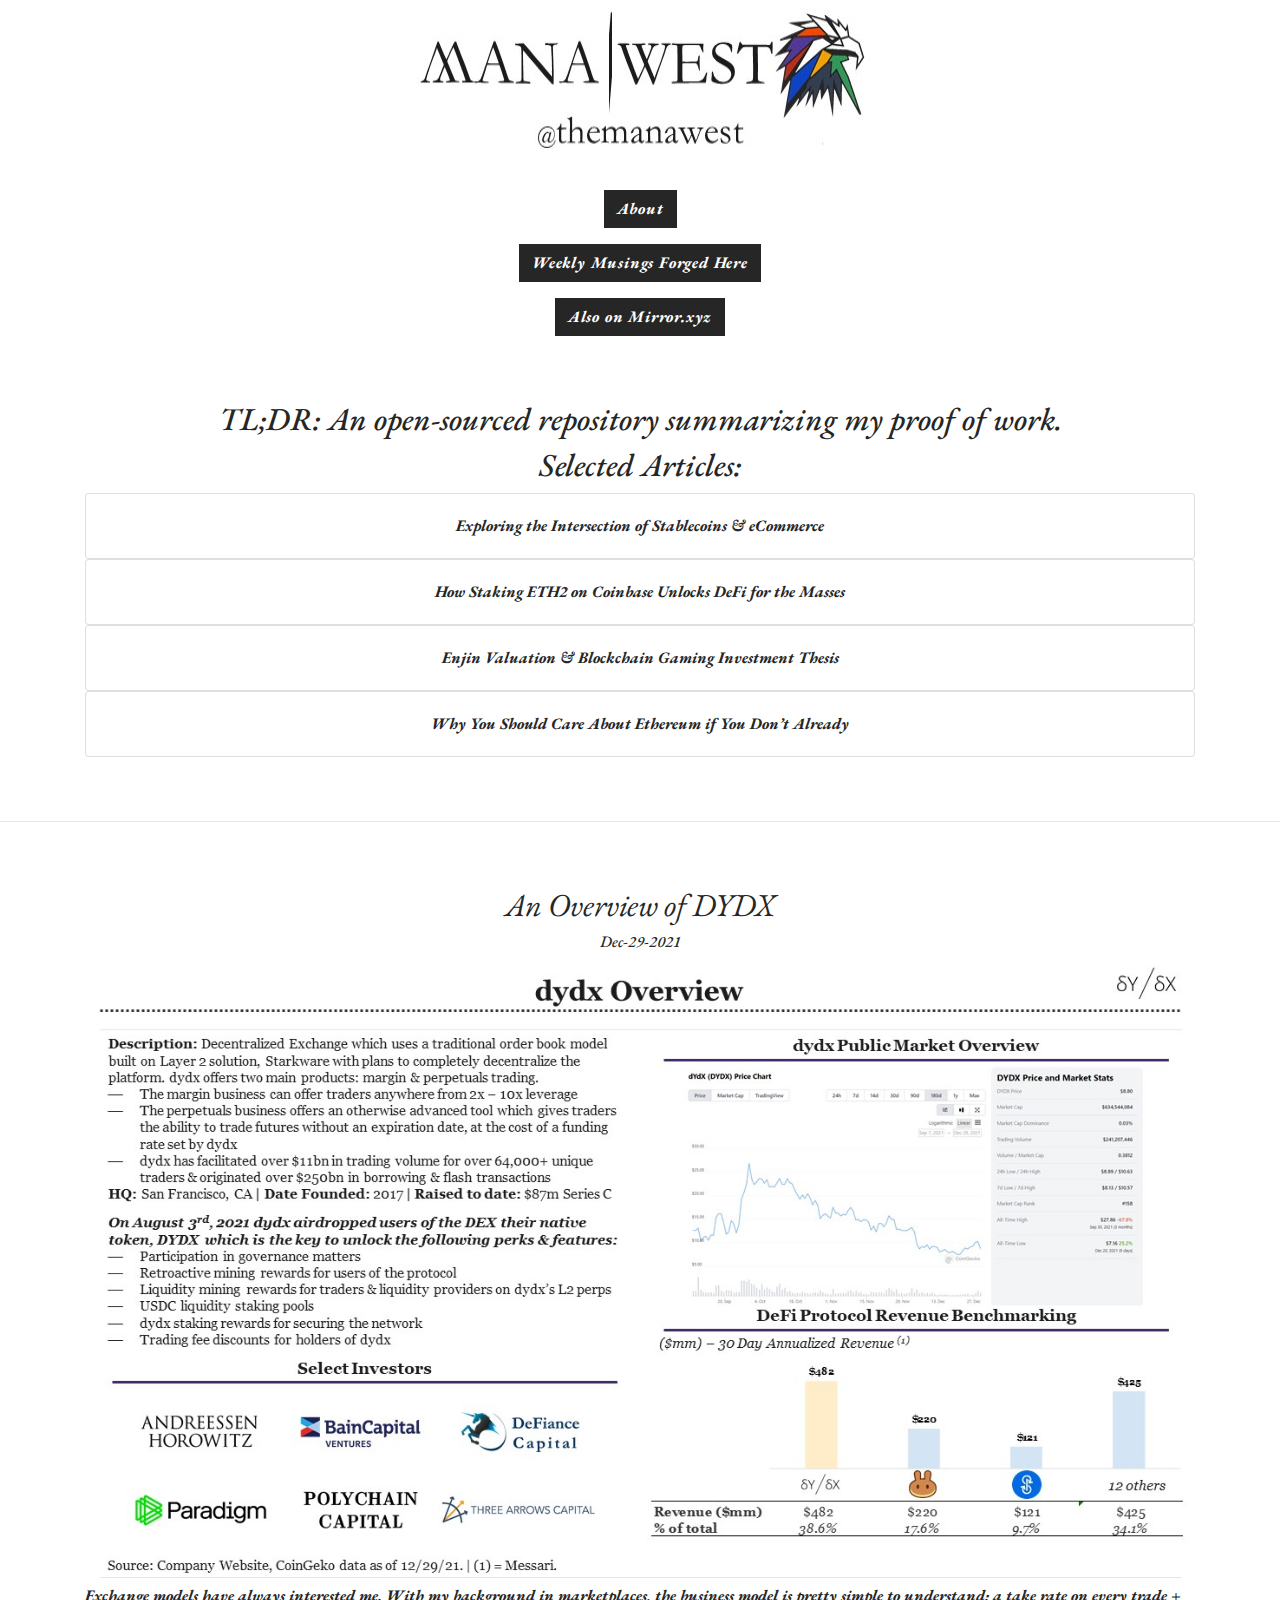
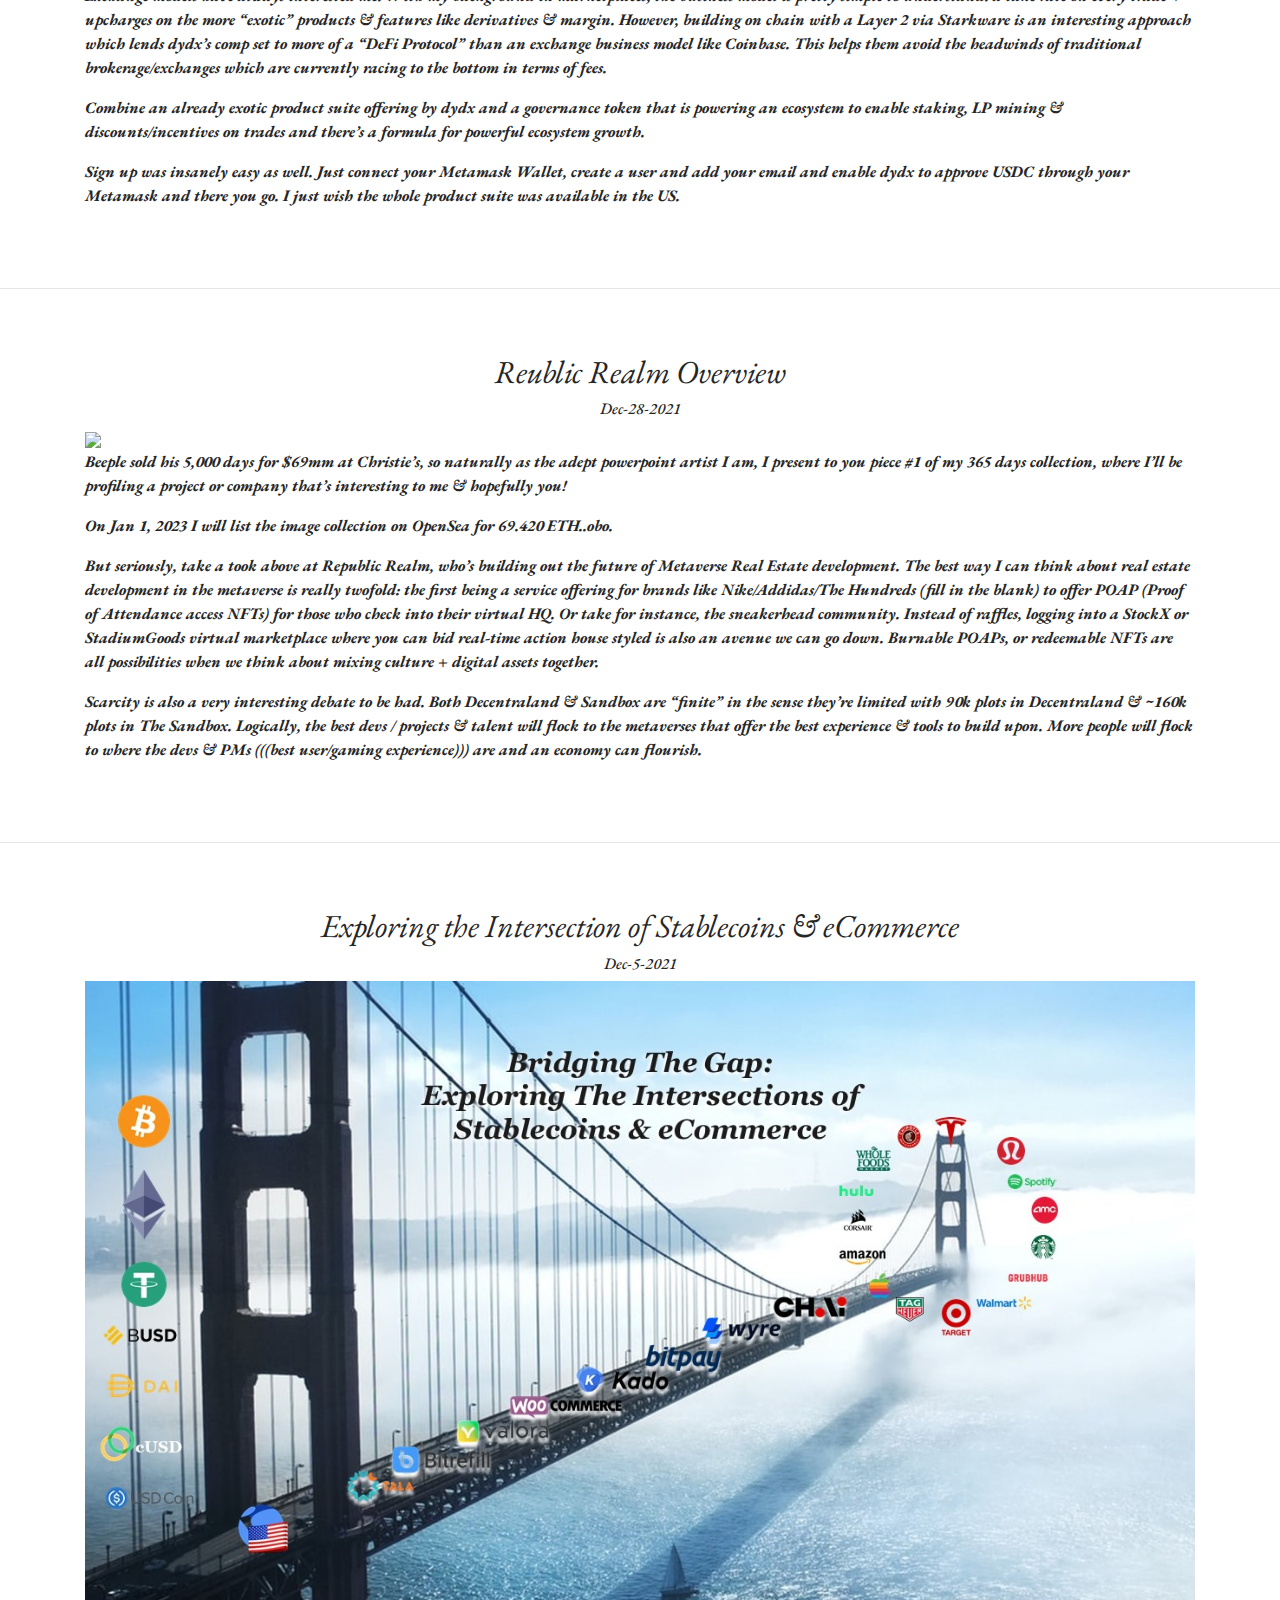
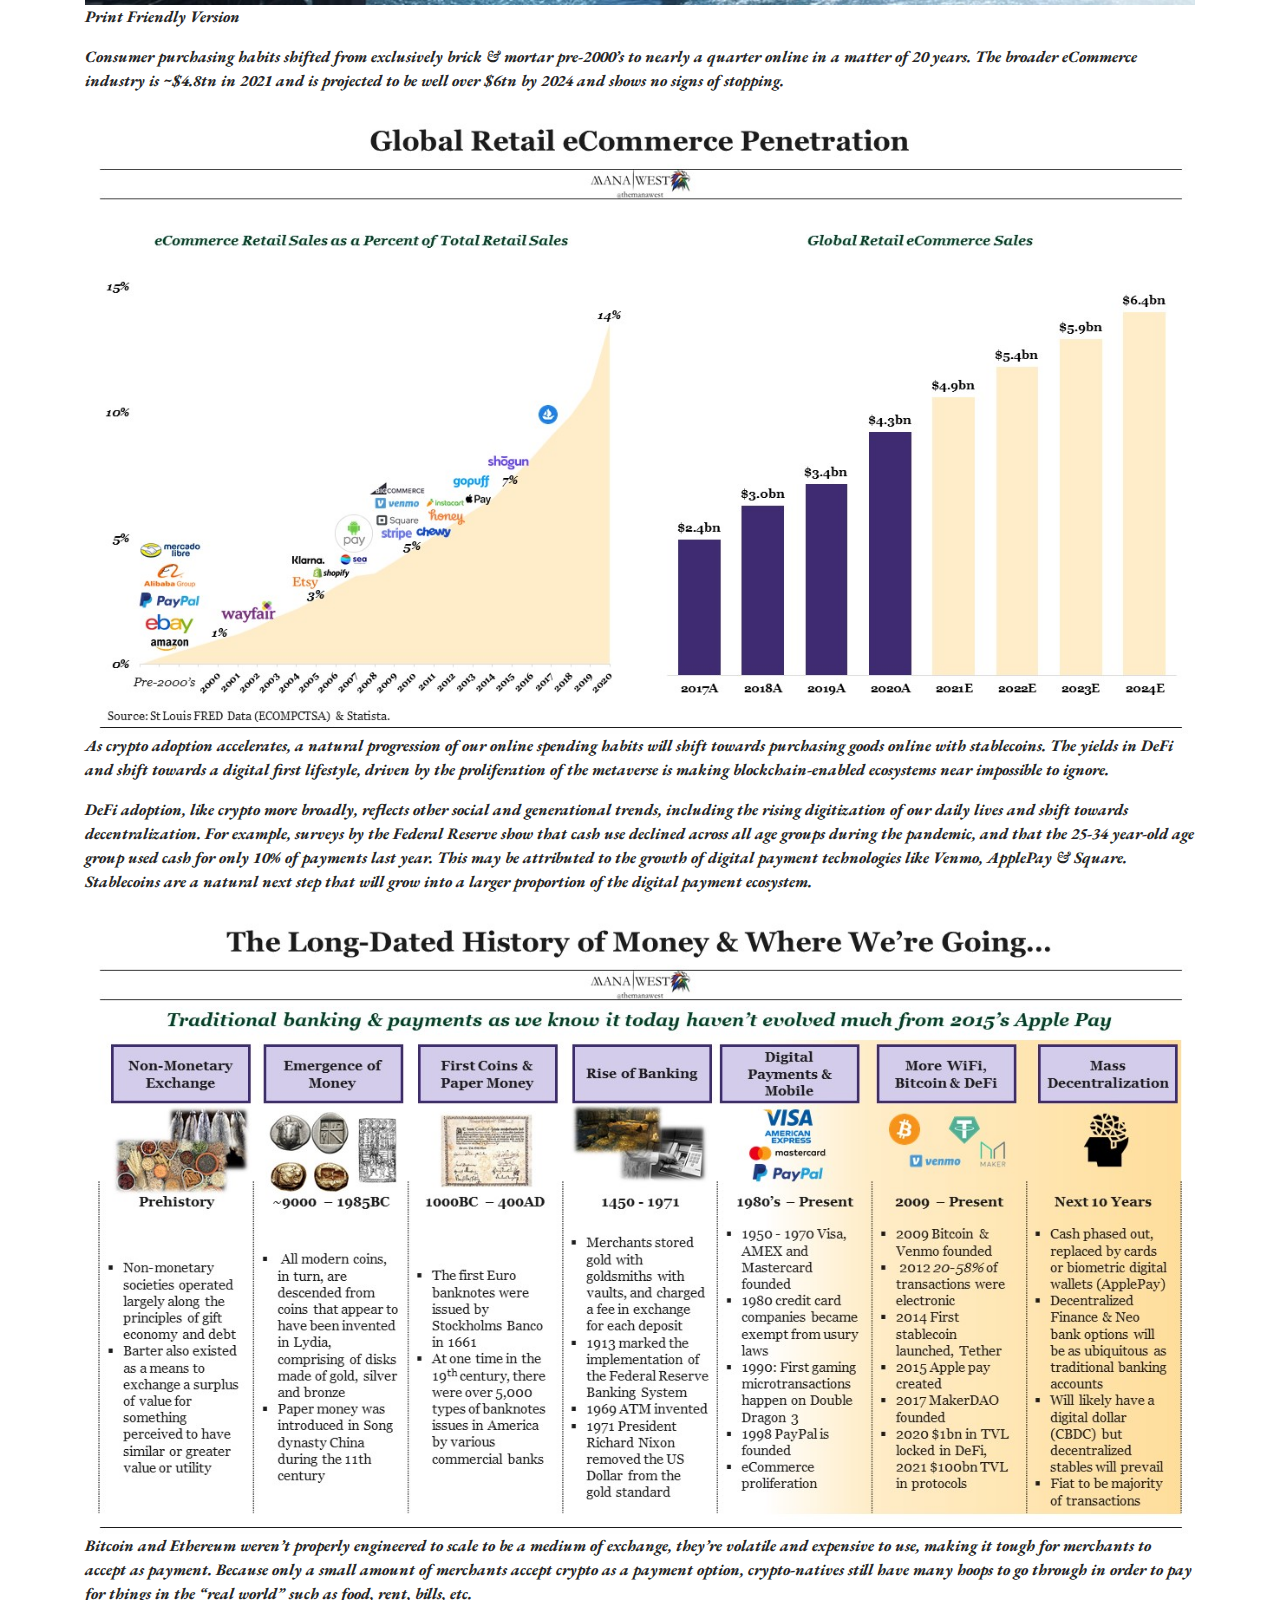
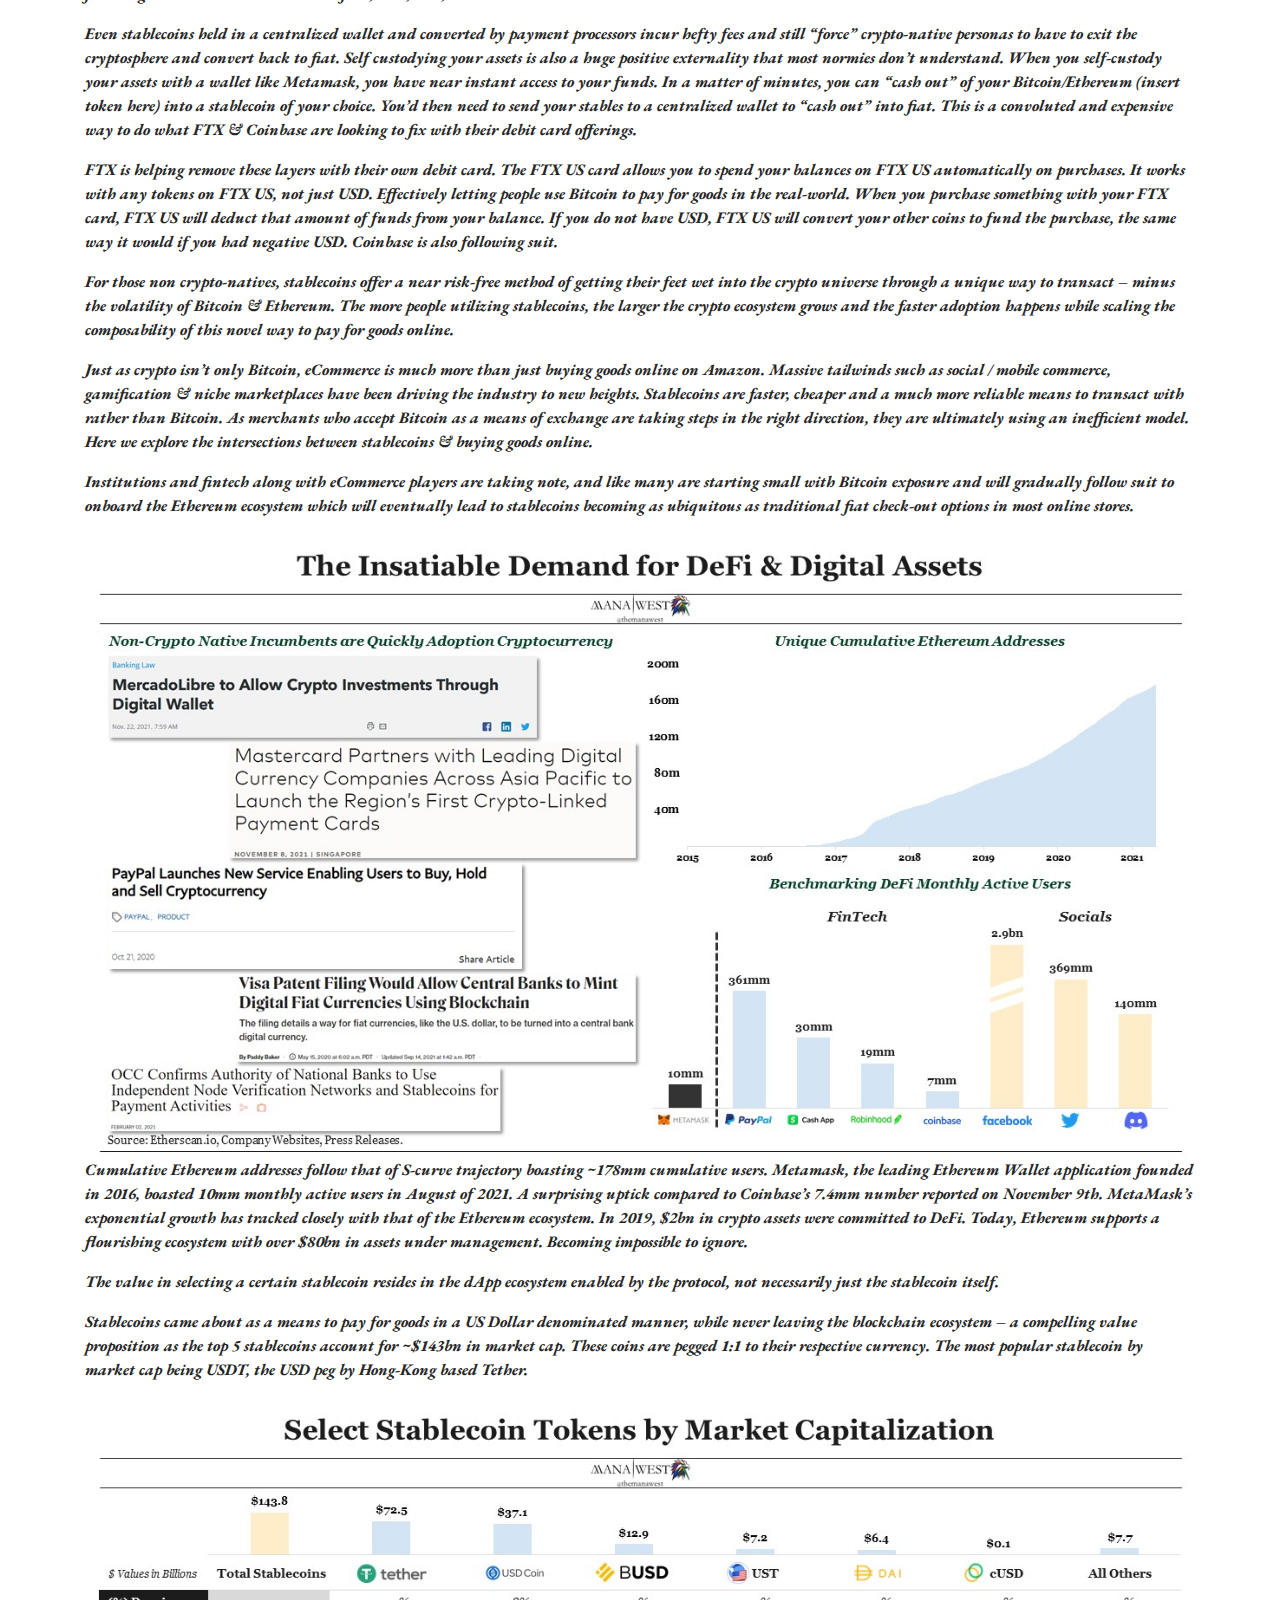
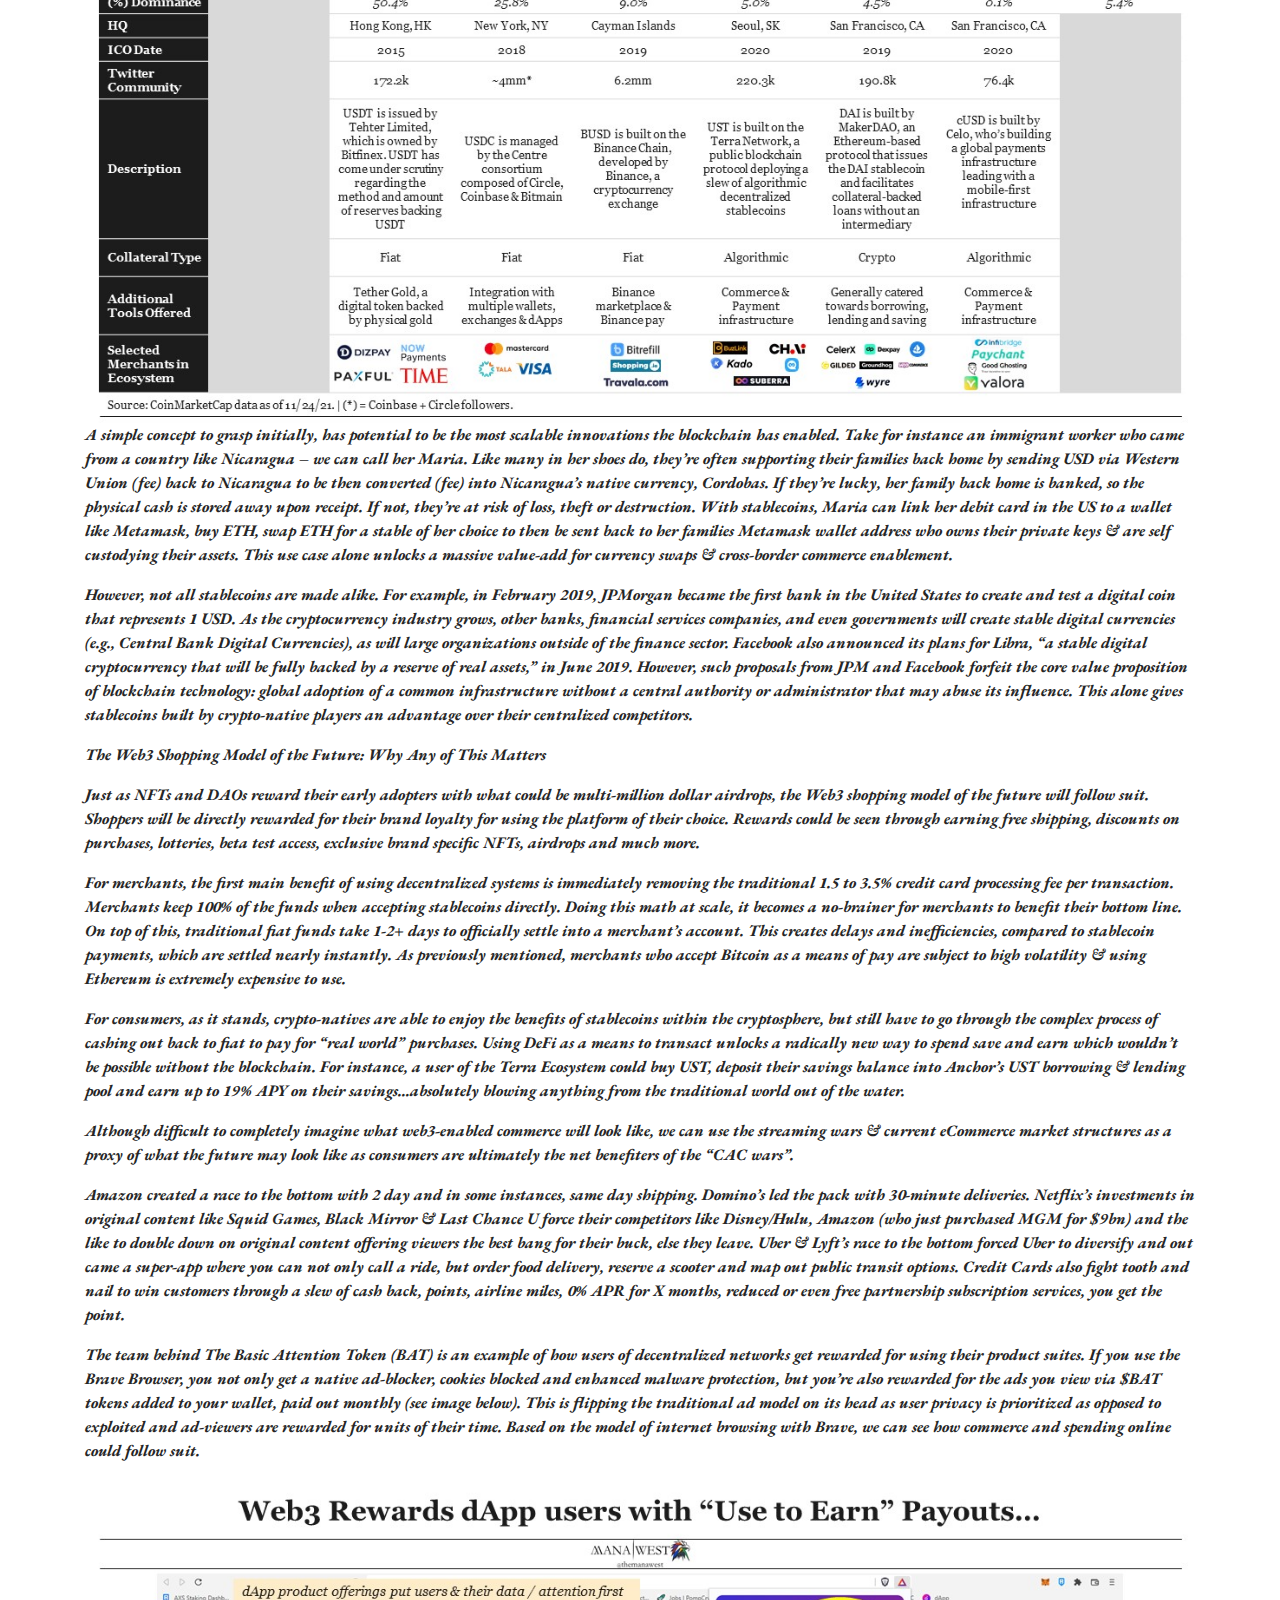
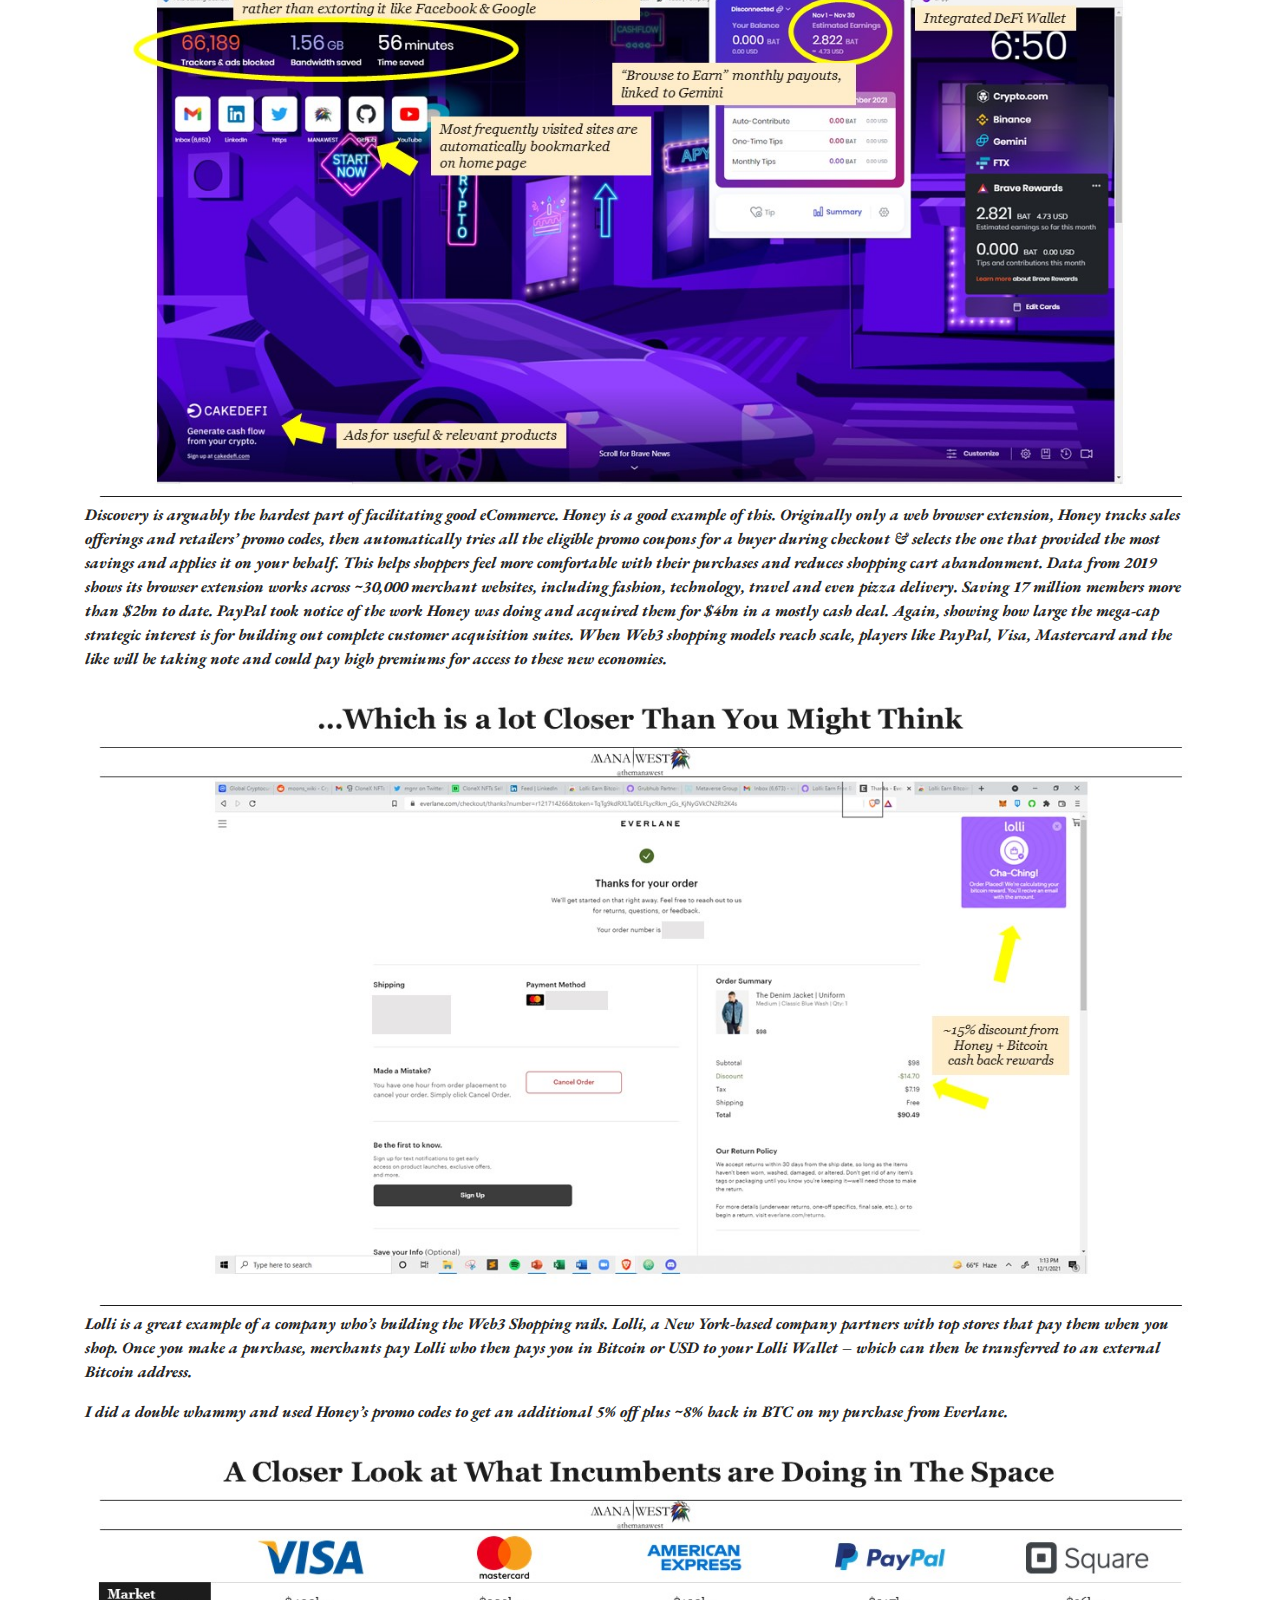
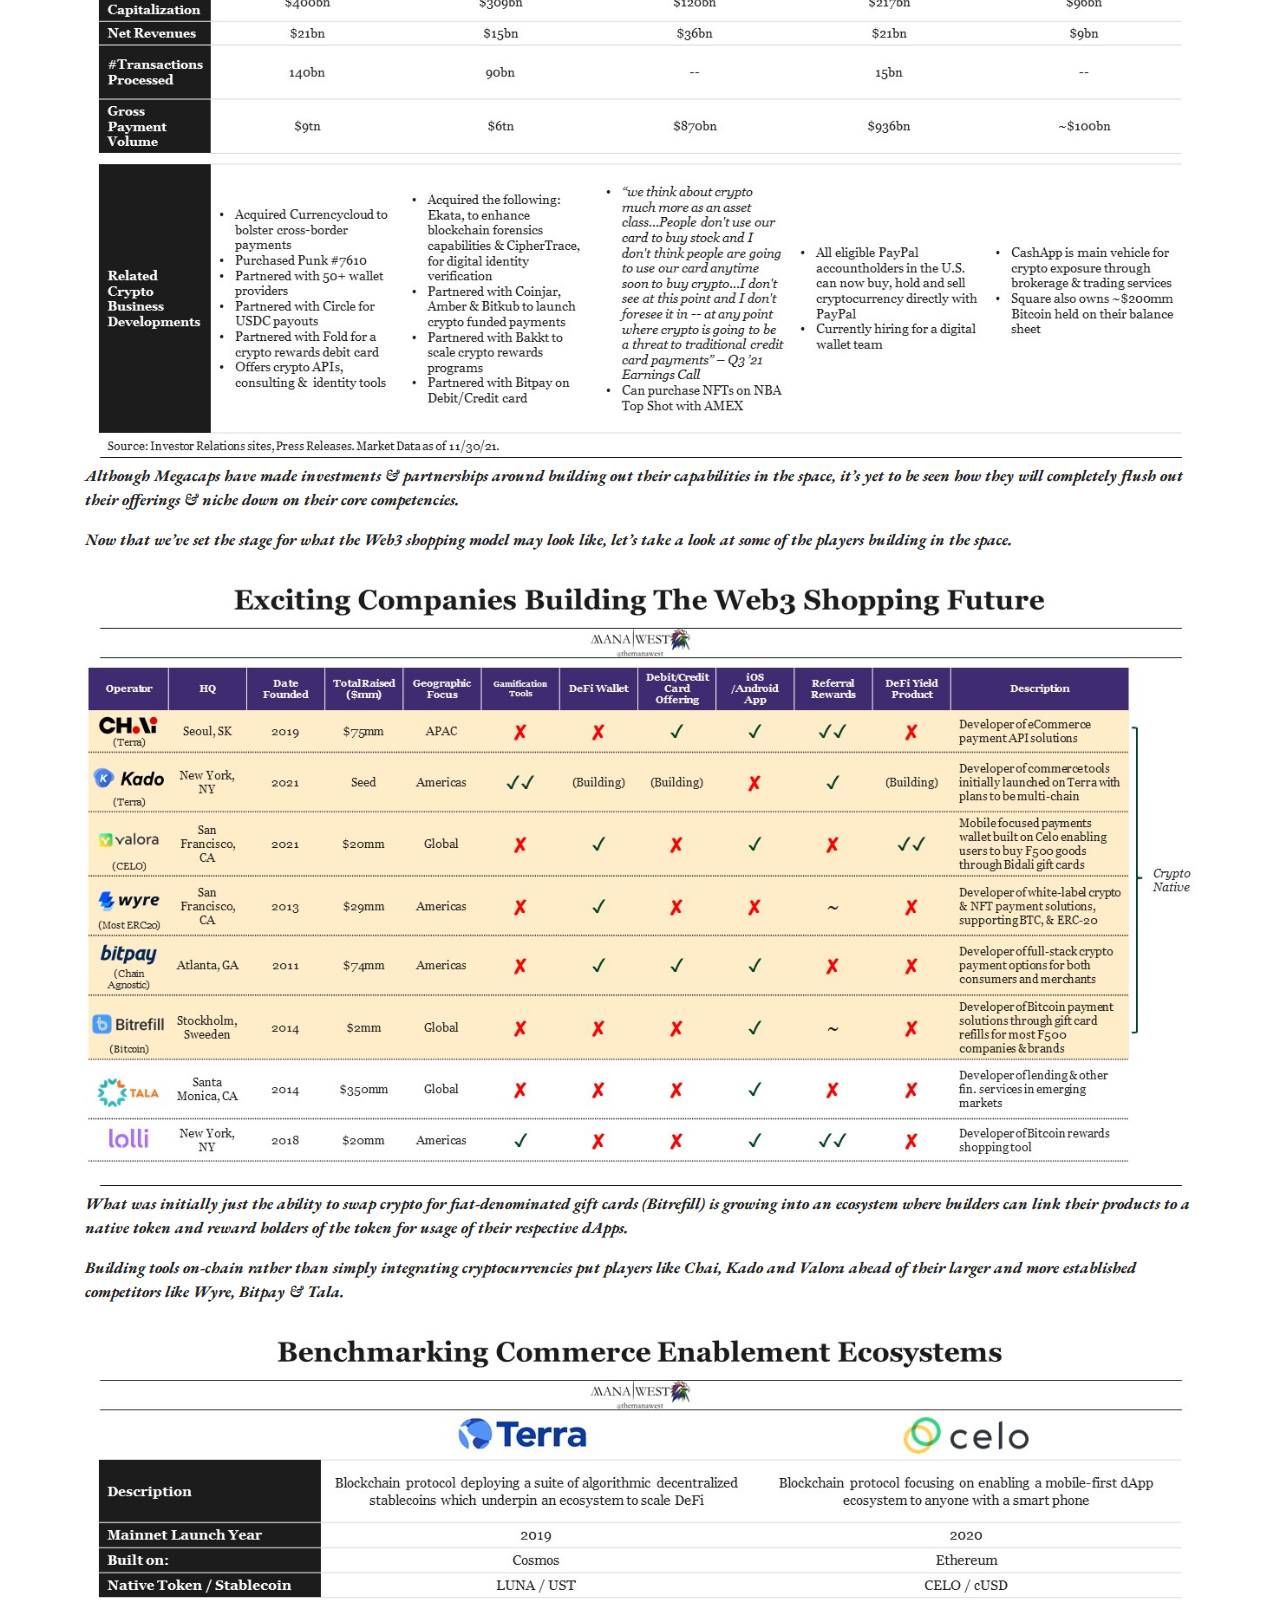
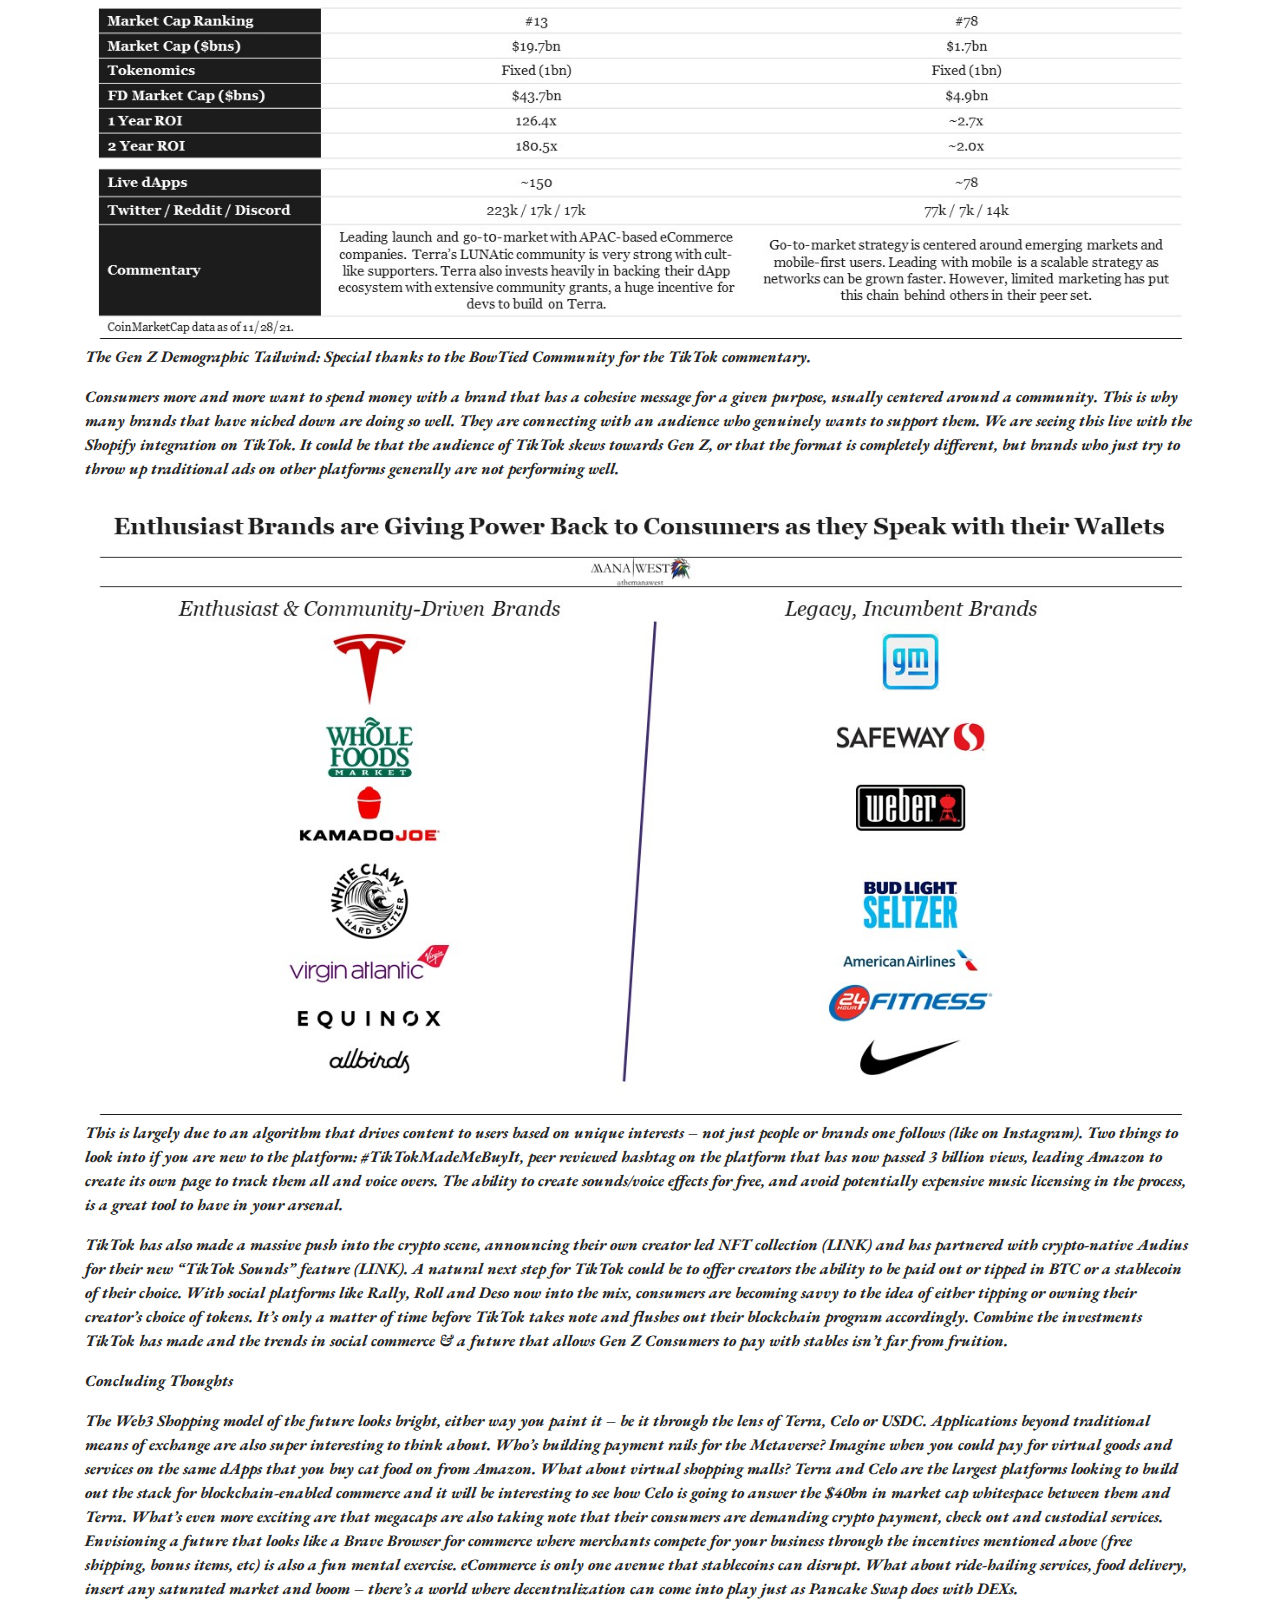
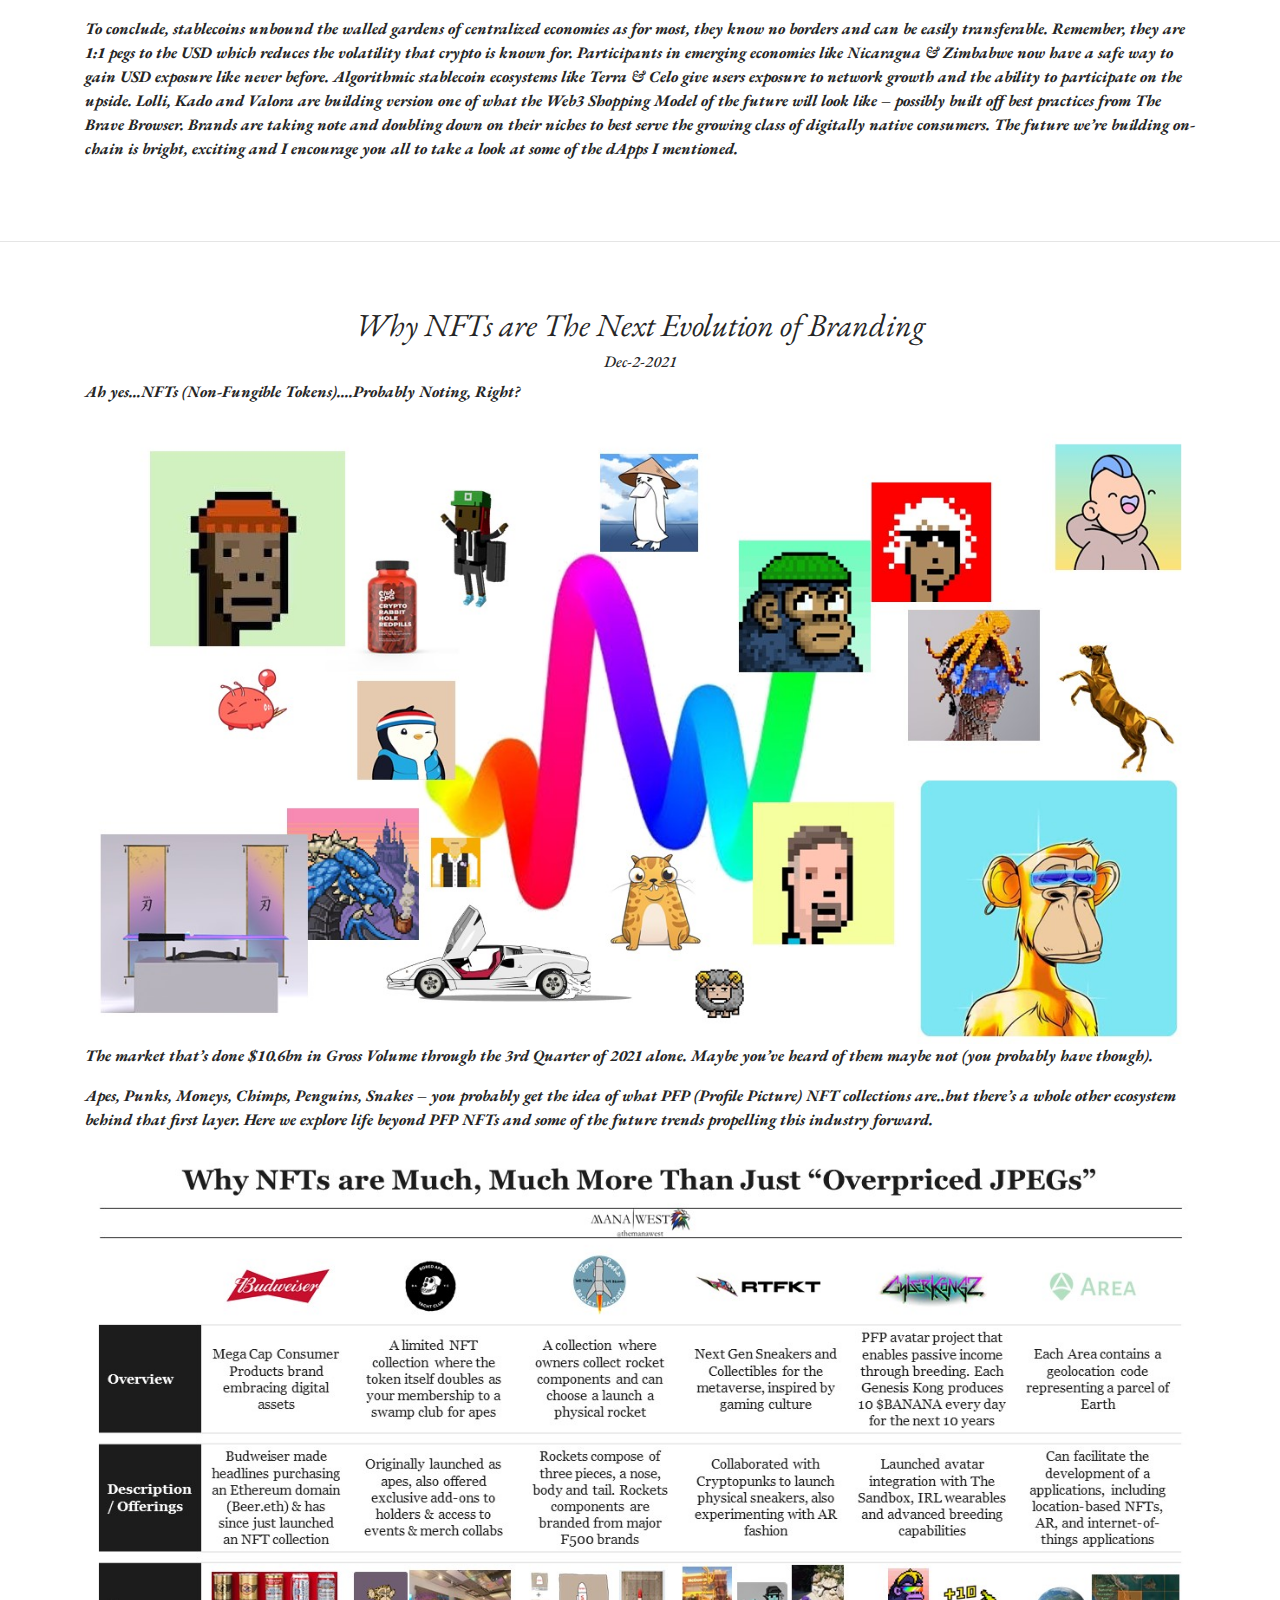
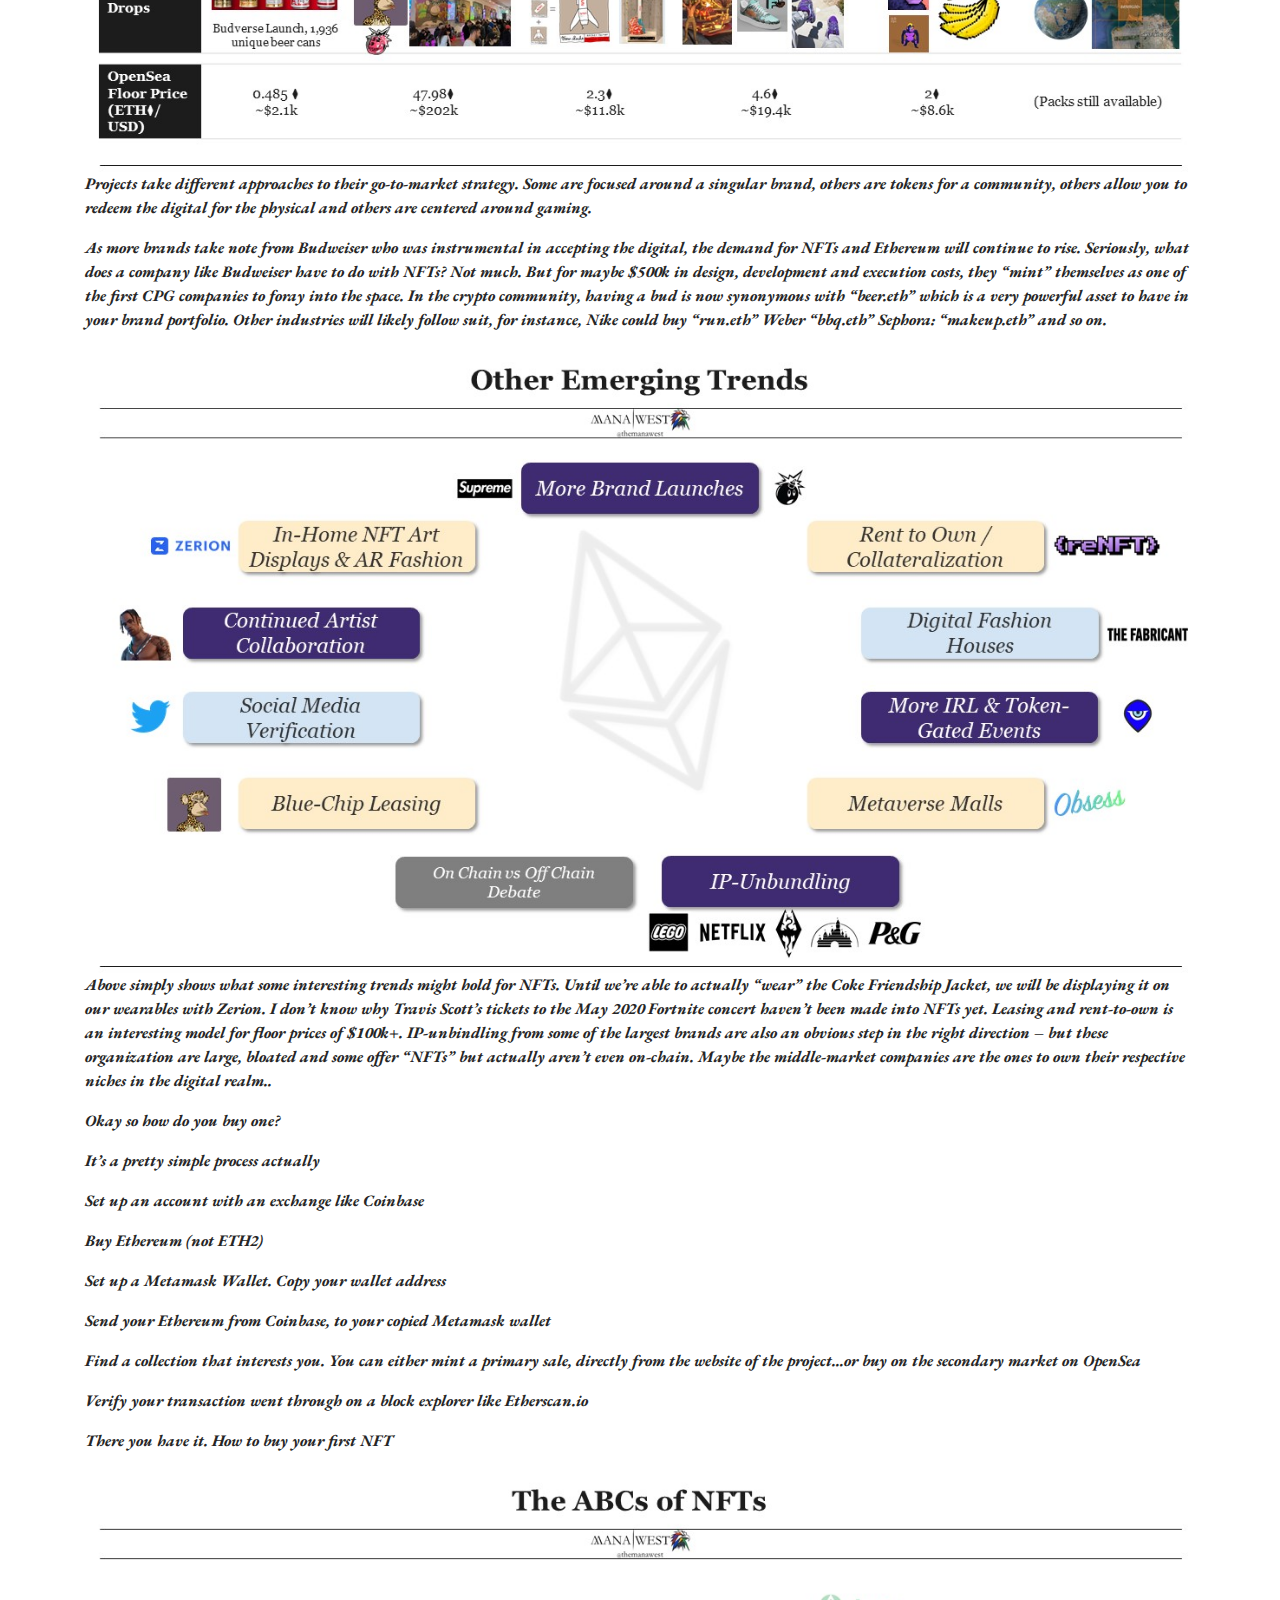
==== commit 6298d486: "Update index.html" ====
--- a/index.html
+++ b/index.html
@@ -65,7 +65,7 @@
   <section class="py-5">
     <div class="container">
       <div class="container" id="postheader">
-        <h2 class="font-weight-light">On Overview of DYDX</h2>
+        <h2 class="font-weight-light">An Overview of DYDX</h2>
         <h6>Dec-29-2021</h6>
       </div>
       <div id = "content">
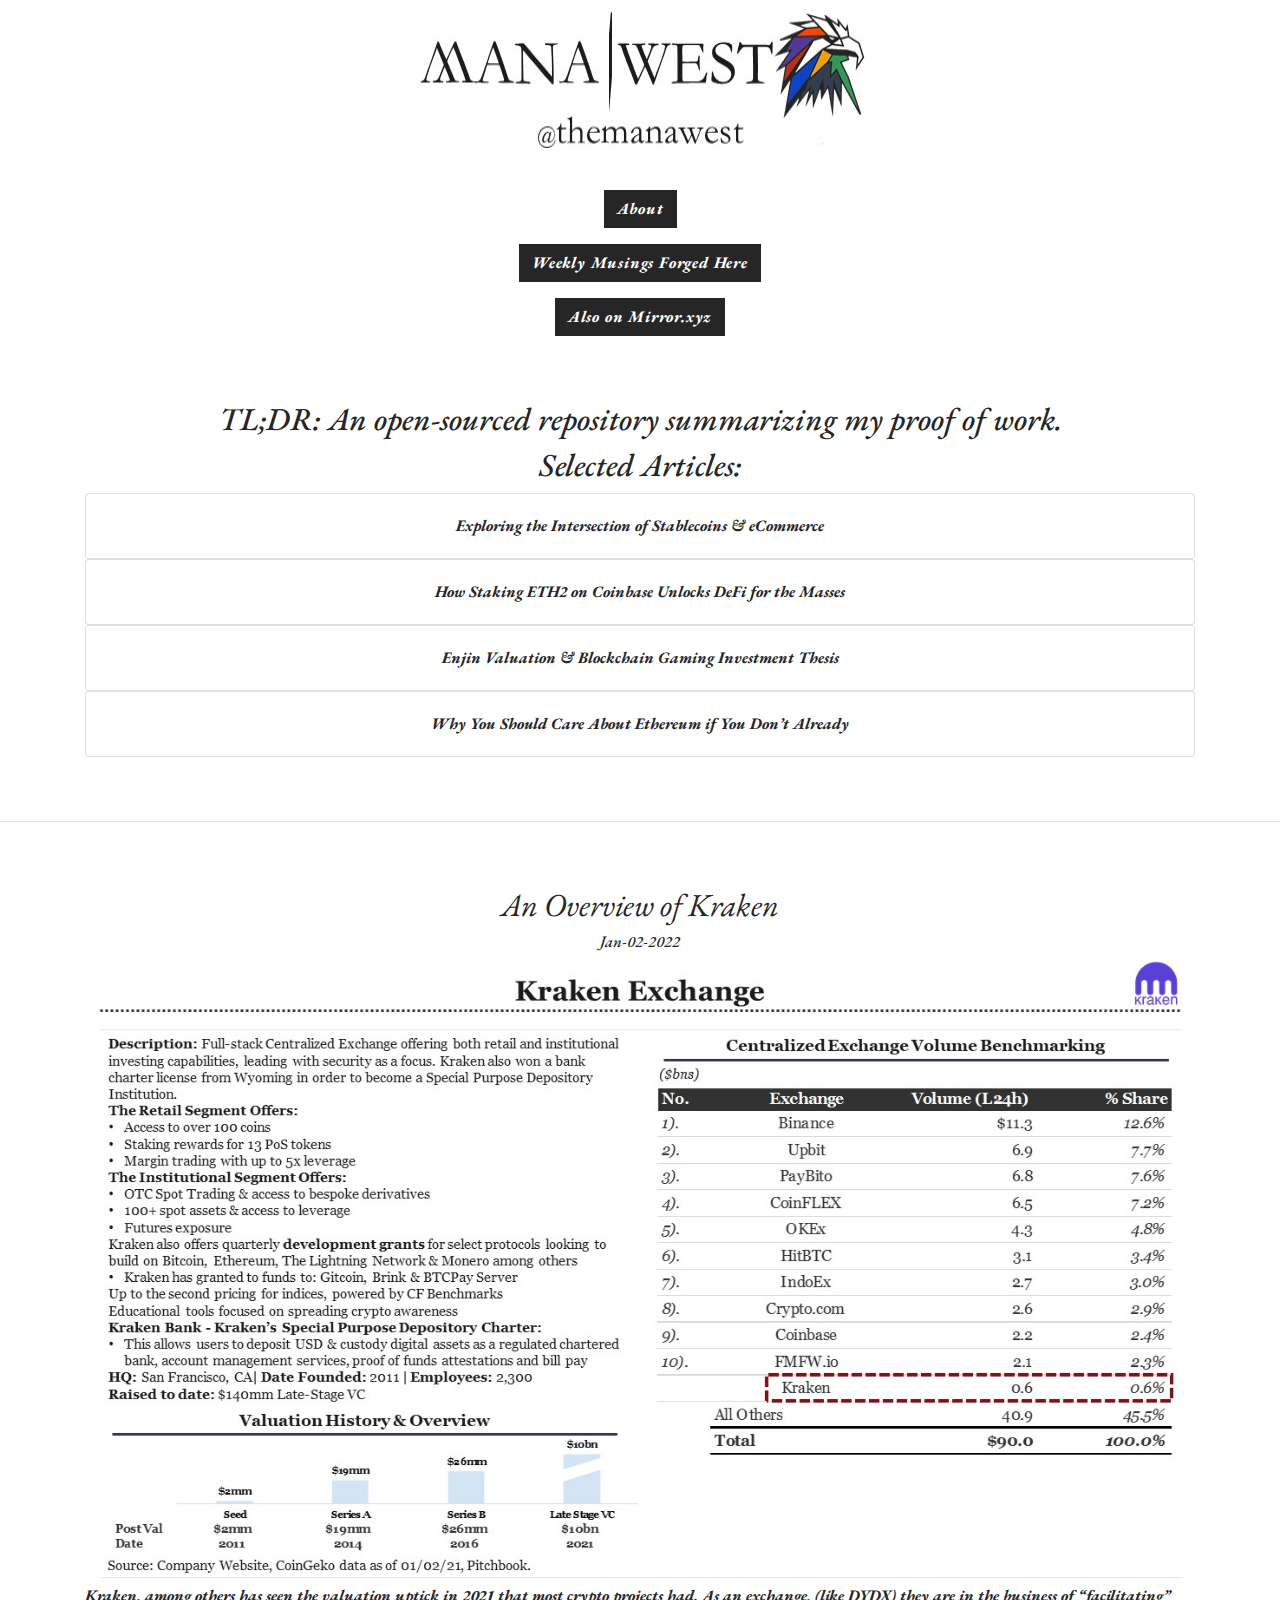
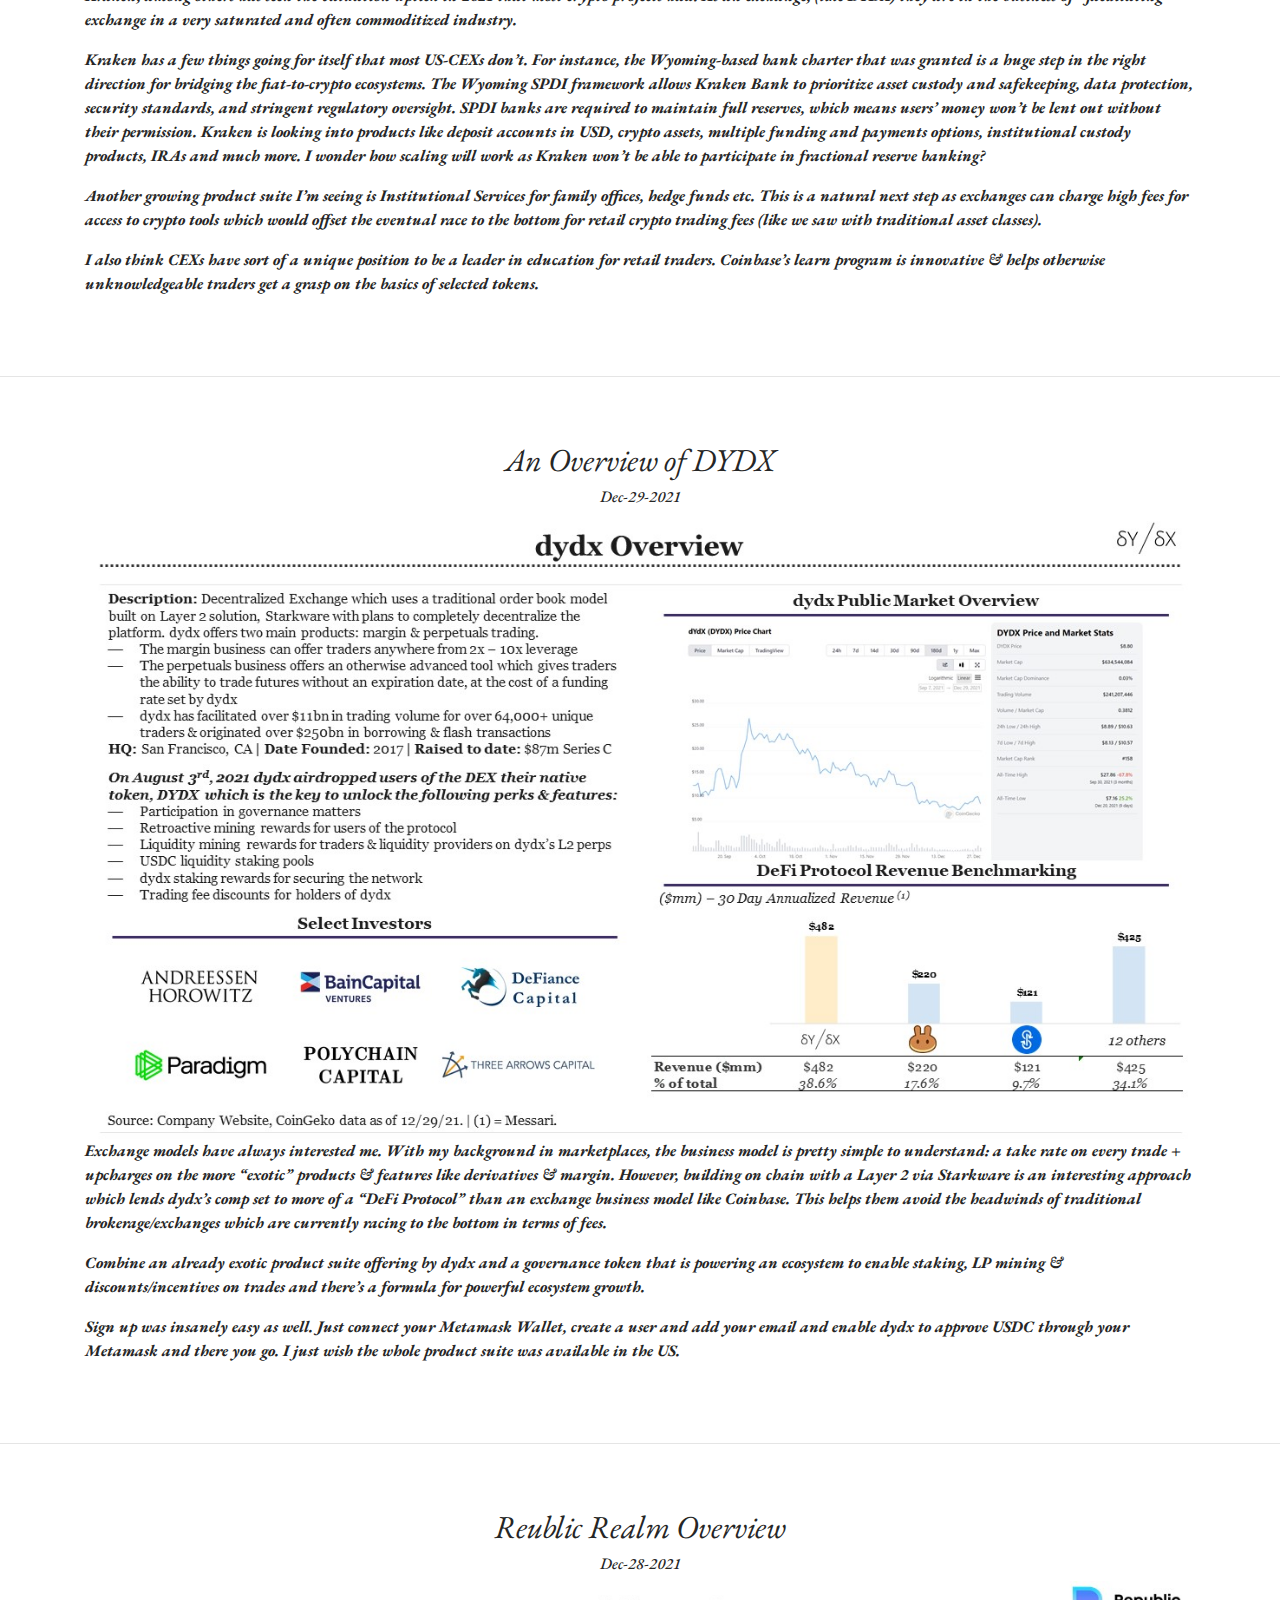
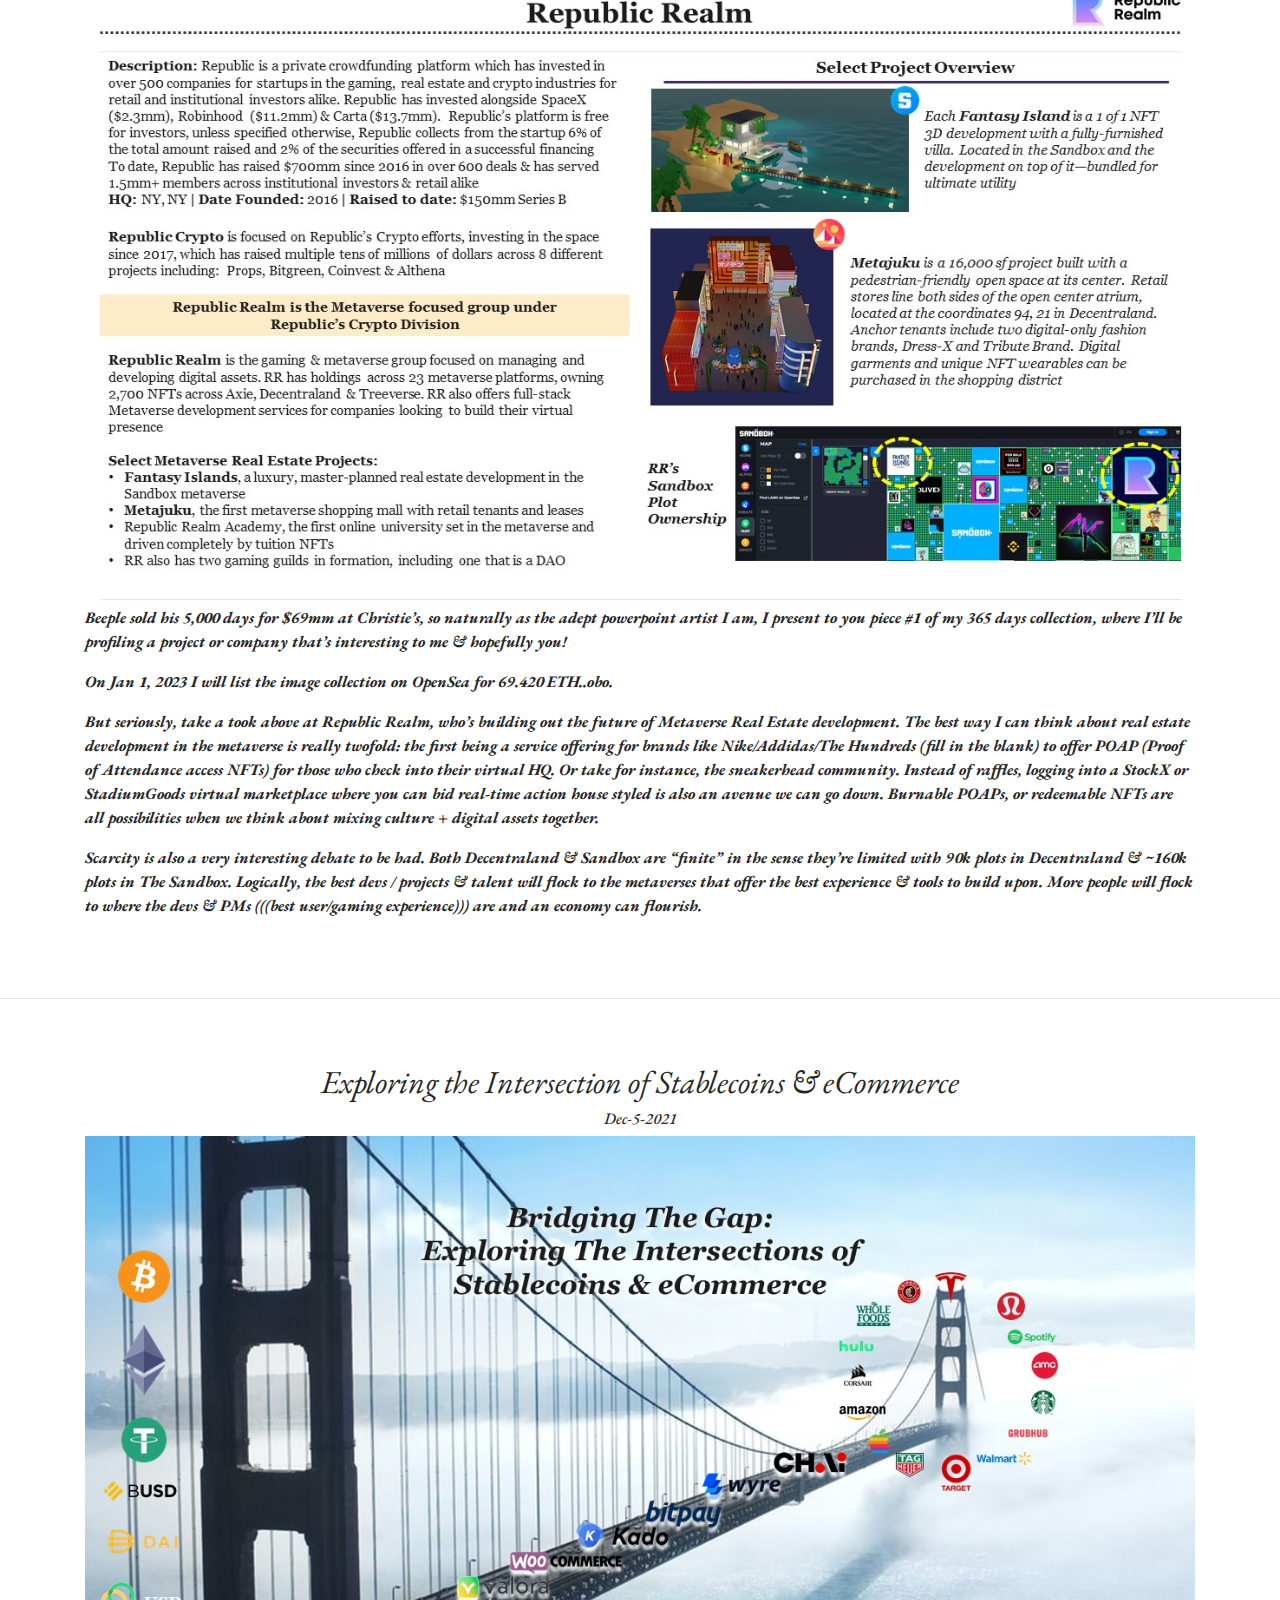
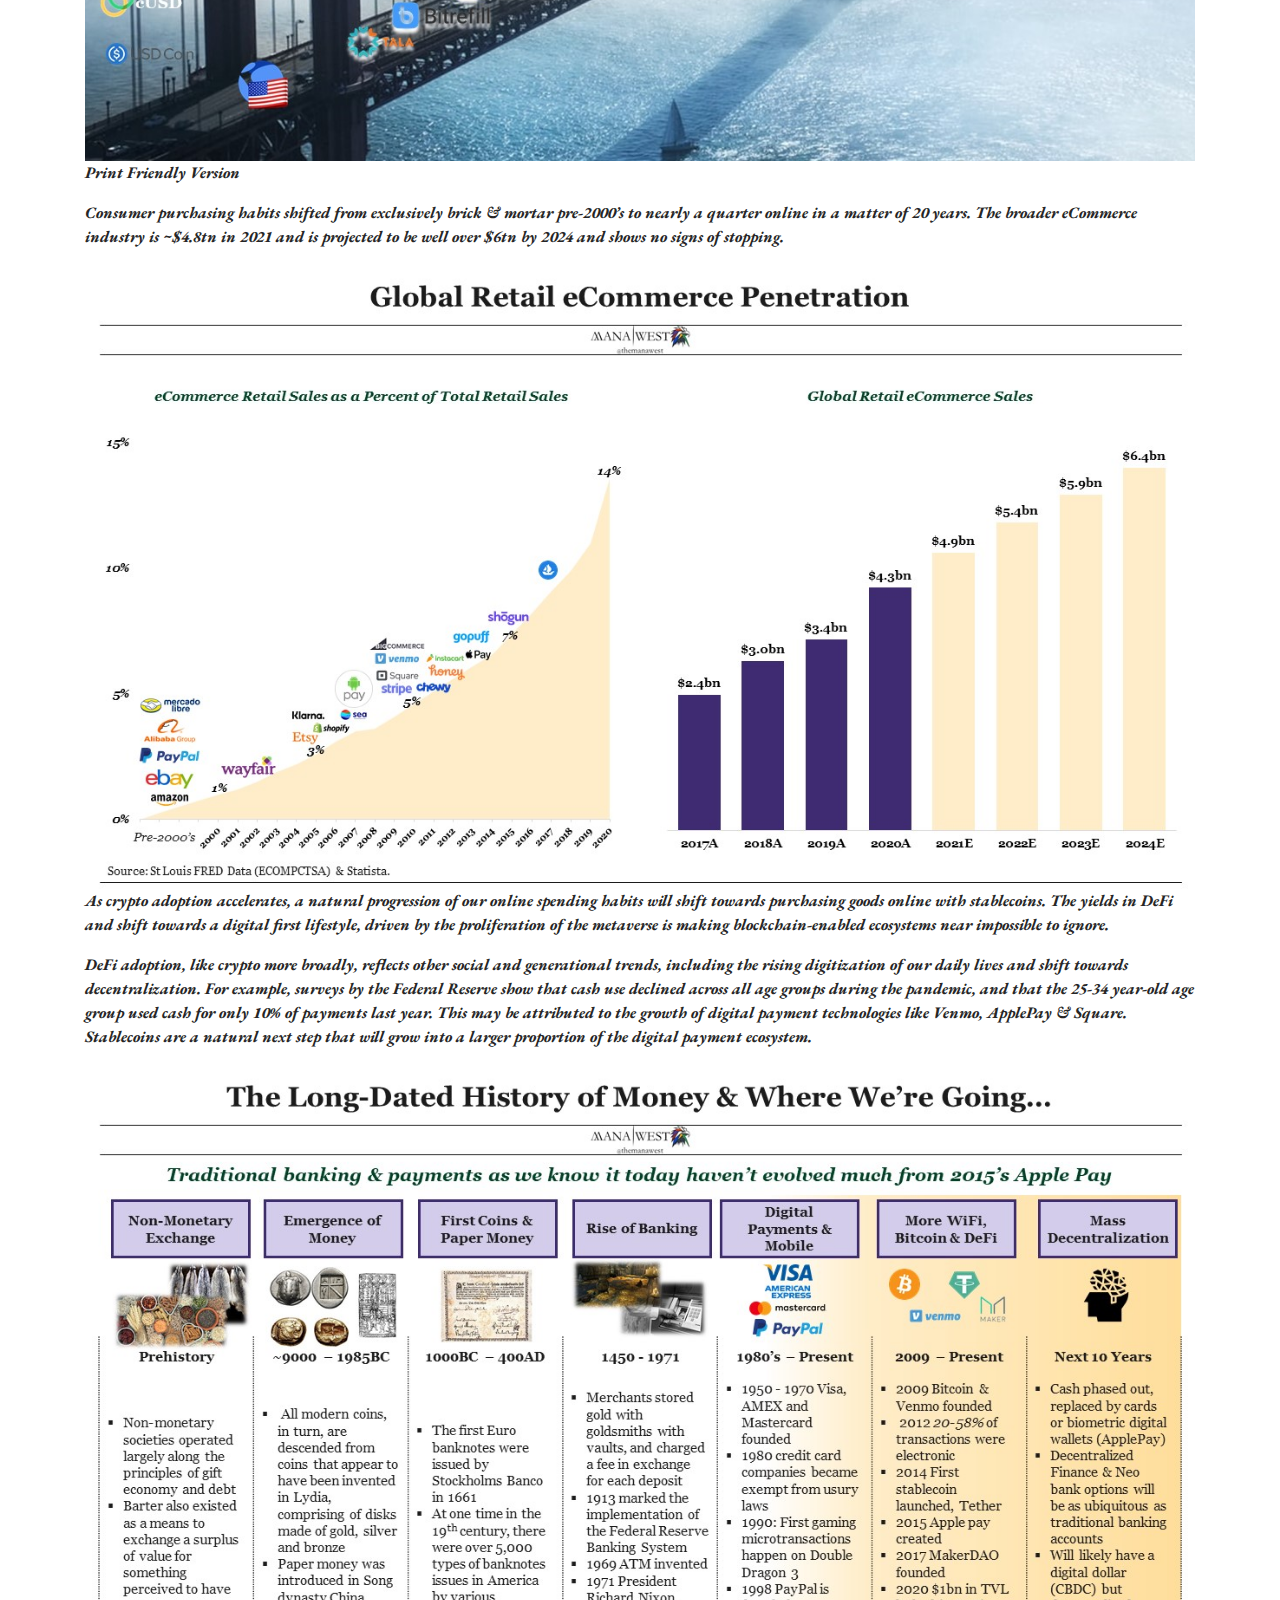
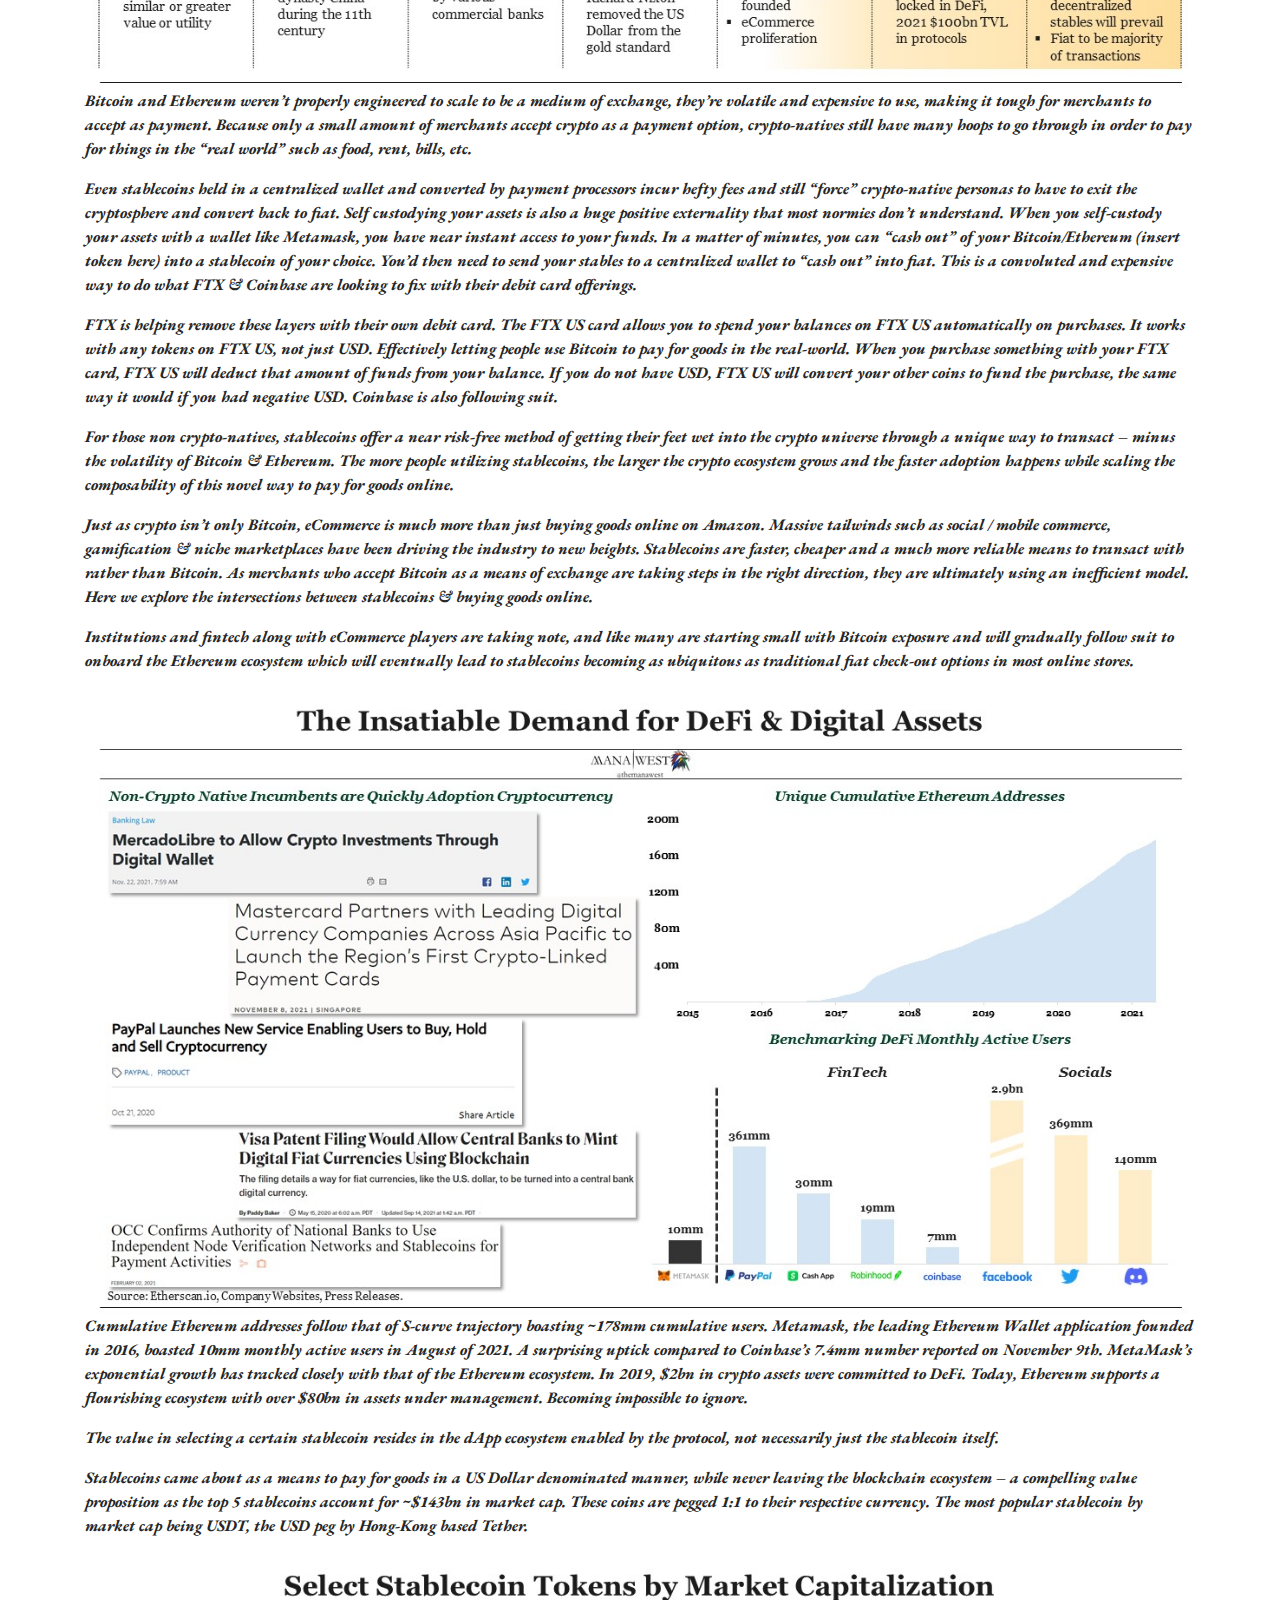
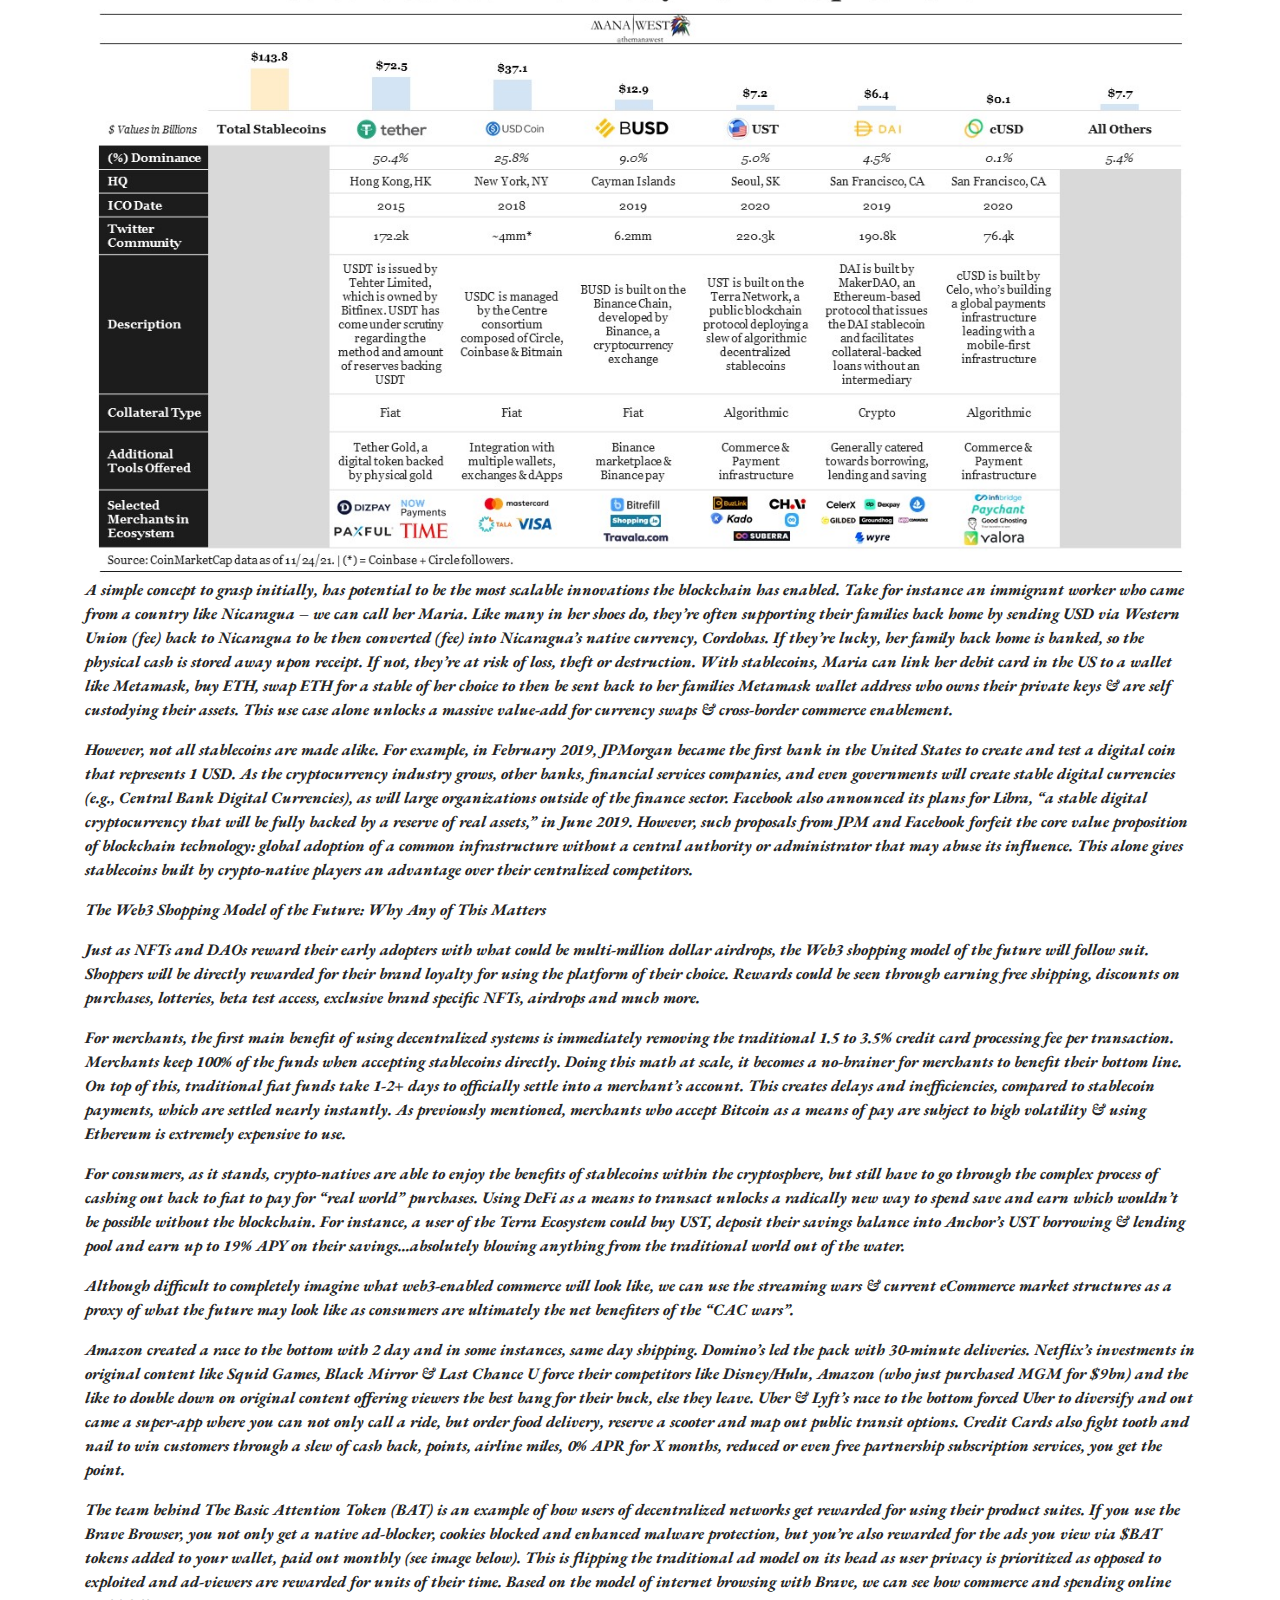
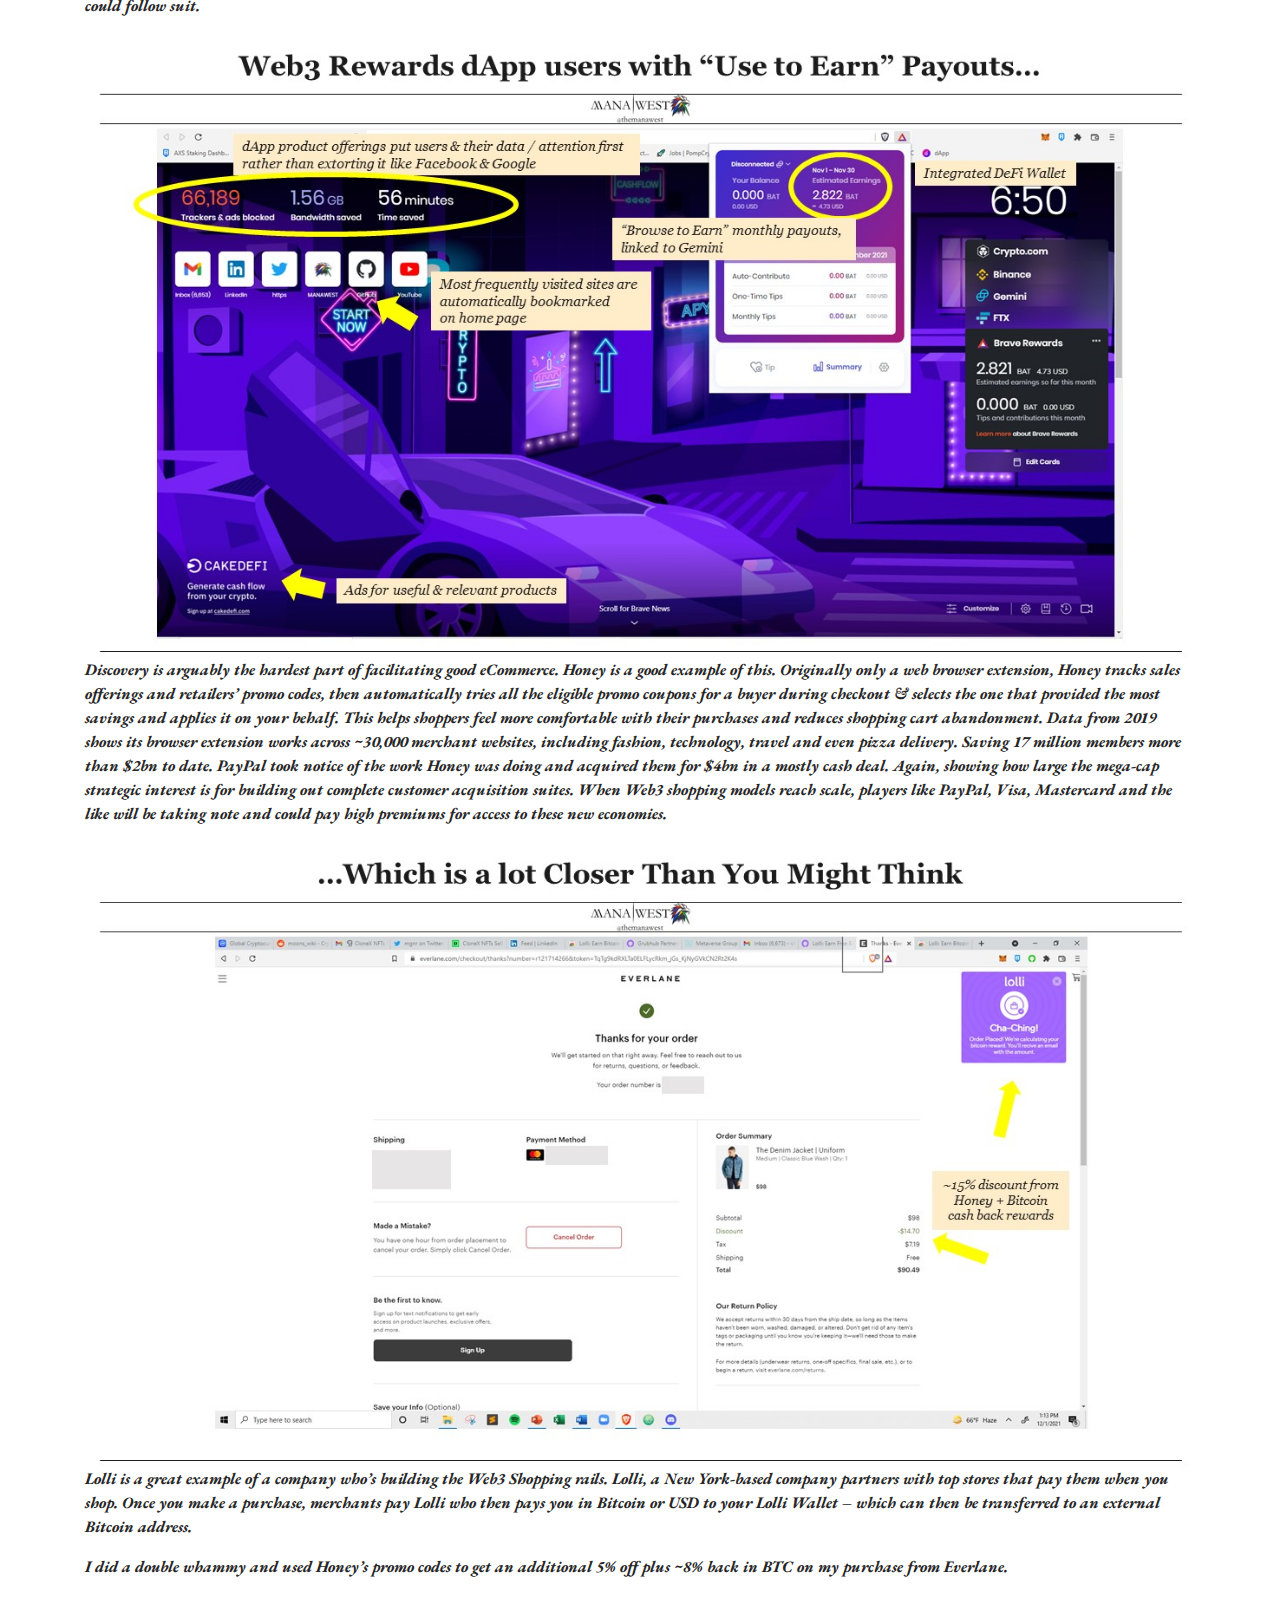
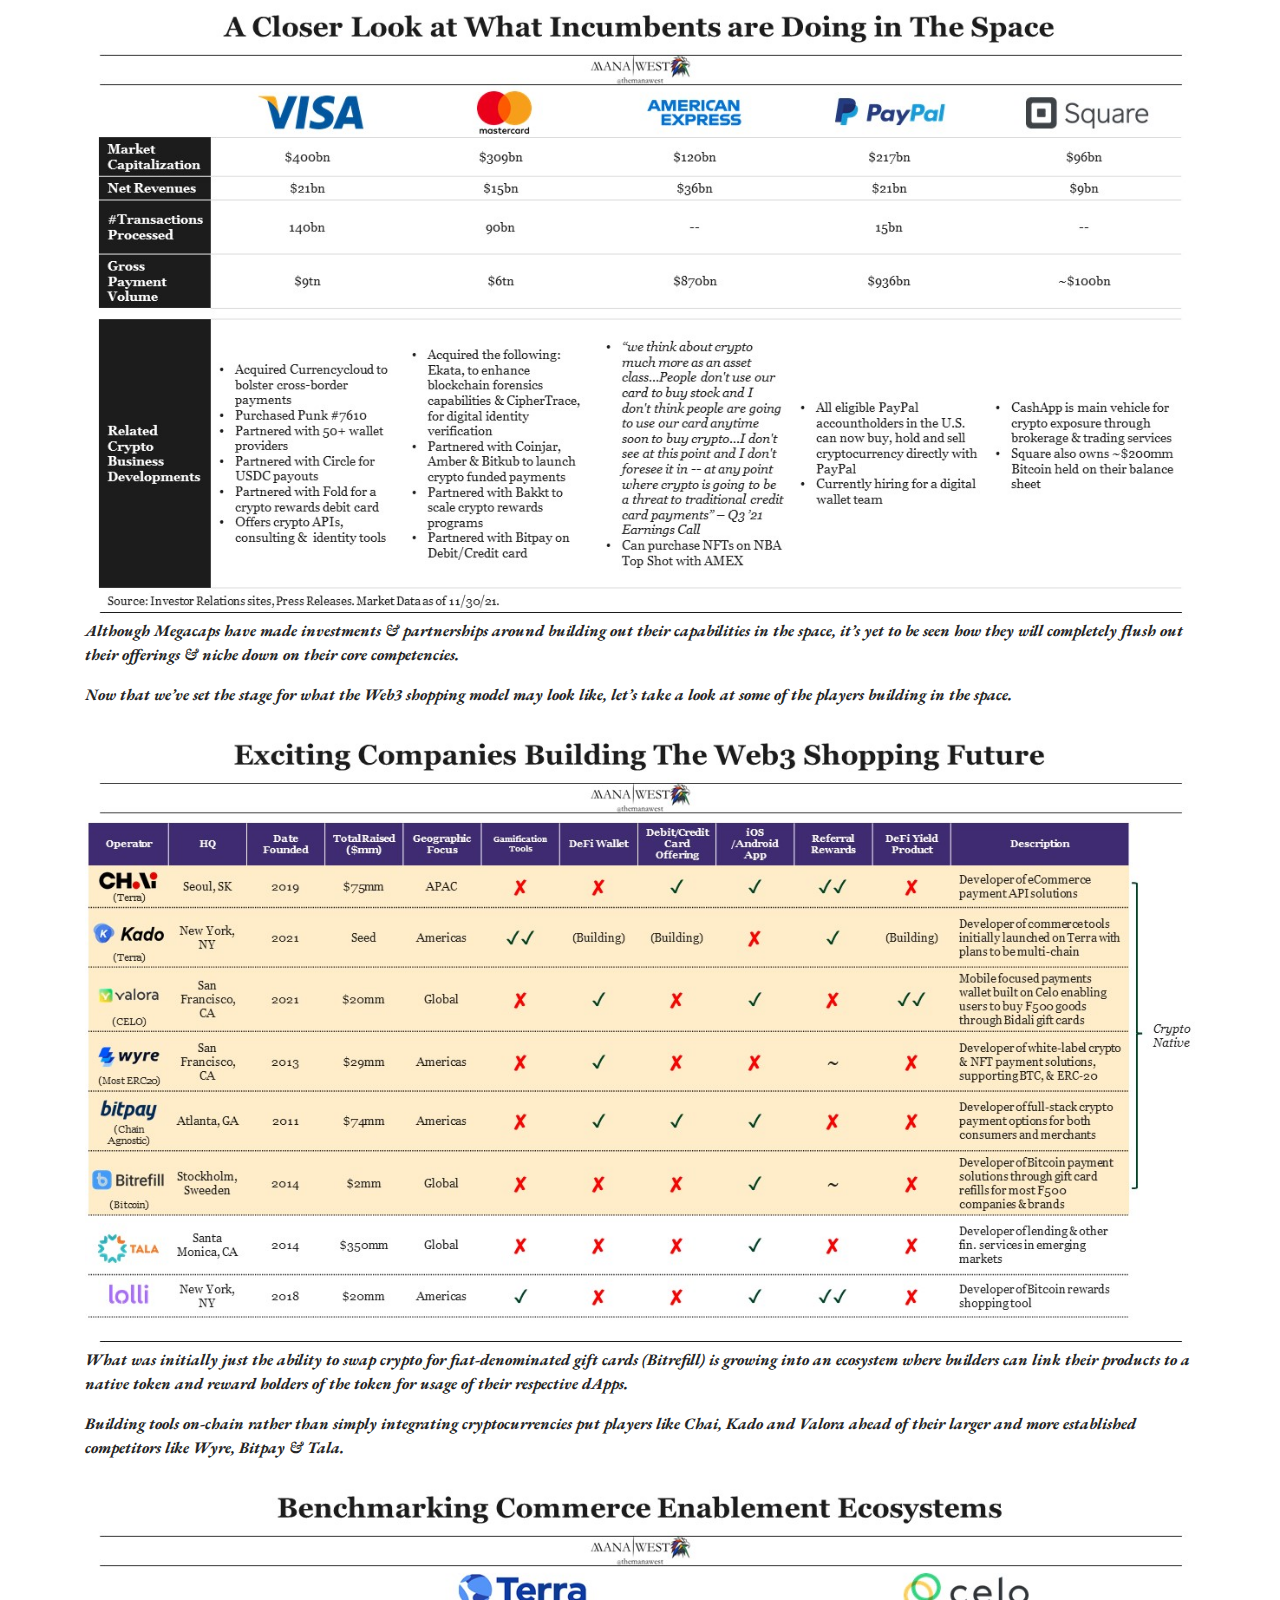
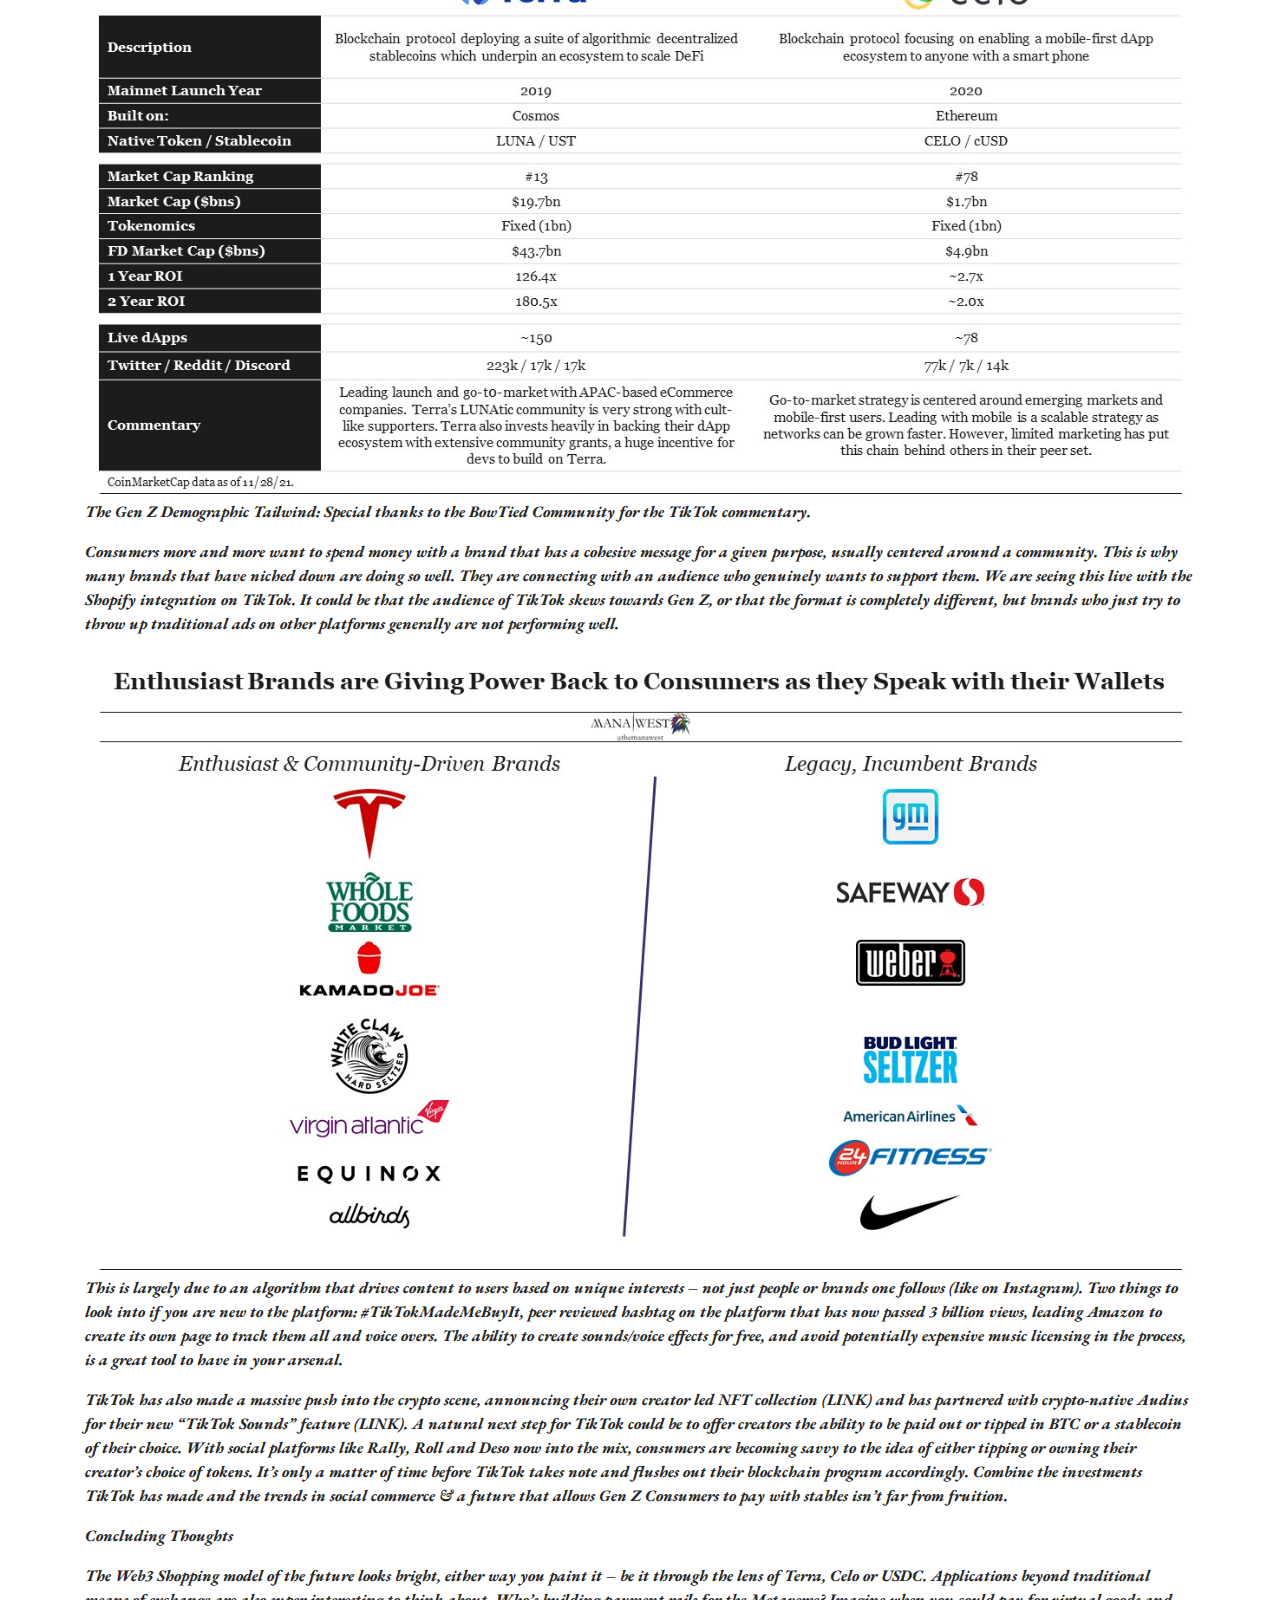
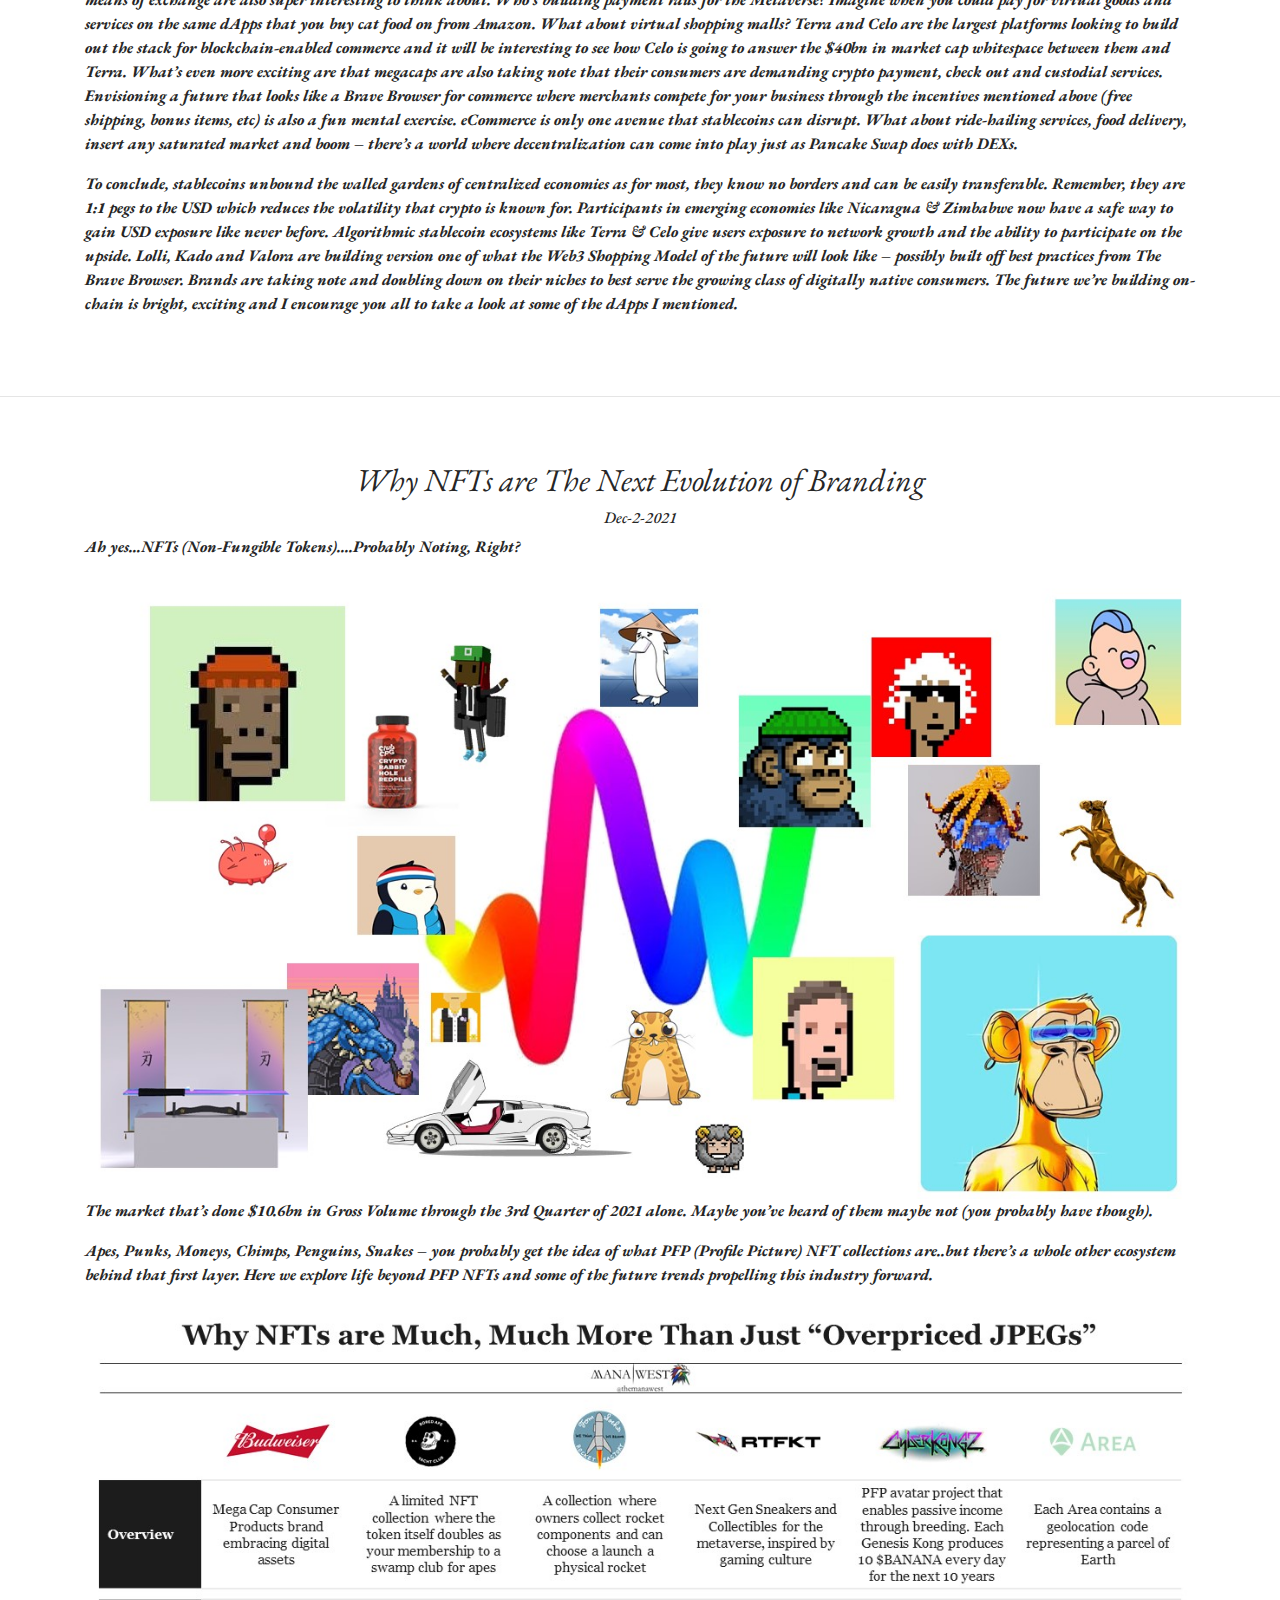
==== commit 8060d39f: "Update index.html" ====
--- a/index.html
+++ b/index.html
@@ -59,6 +59,26 @@
   </section>
   <!-- END MANDATE -->
   
+        <!-- START Post Content -->
+<hr>
+<div id ="post">
+  <section class="py-5">
+    <div class="container">
+      <div class="container" id="postheader">
+        <h2 class="font-weight-light">An Overview of Kraken</h2>
+        <h6>Jan-02-2022</h6>
+      </div>
+      <div id = "content">
+        <img src="kraken.jpg" style="width:100%;">
+        <p>Kraken, among others has seen the valuation uptick in 2021 that most crypto projects had. As an exchange, (like DYDX) they are in the business of “facilitating” exchange in a very saturated and often commoditized industry. </p>
+        <p>Kraken has a few things going for itself that most US-CEXs don’t. For instance, the Wyoming-based bank charter that was granted is a huge step in the right direction for bridging the fiat-to-crypto ecosystems. The Wyoming SPDI framework allows Kraken Bank to prioritize asset custody and safekeeping, data protection, security standards, and stringent regulatory oversight. SPDI banks are required to maintain full reserves, which means users’ money won’t be lent out without their permission. Kraken is looking into products like deposit accounts in USD,  crypto assets, multiple funding and payments options, institutional custody products, IRAs and much more. I wonder how scaling will work as Kraken won’t be able to participate in fractional reserve banking? </p>
+        <p>Another growing product suite I’m seeing is Institutional Services for family offices, hedge funds etc. This is a natural next step as exchanges can charge high fees for access to crypto tools which would offset the eventual race to the bottom for retail crypto trading fees (like we saw with traditional asset classes). </p>
+        <p>I also think CEXs have sort of a unique position to be a leader in education for retail traders. Coinbase’s learn program is innovative & helps otherwise unknowledgeable traders get a grasp on the basics of selected tokens. </p>
+       </div>
+    </div>
+  </section>
+  <!-- END Post Content -->
+  
       <!-- START Post Content -->
 <hr>
 <div id ="post">
@@ -88,7 +108,7 @@
         <h6>Dec-28-2021</h6>
       </div>
       <div id = "content">
-        <img src="Reublic.jpg" style="width:100%;">
+        <img src="Republic.jpg" style="width:100%;">
         <p>Beeple sold his 5,000 days for $69mm at Christie’s, so naturally as the adept powerpoint artist I am, I present to you piece #1 of my 365 days collection, where I’ll be profiling a project or company that’s interesting to me & hopefully you!</p>
         <p>On Jan 1, 2023 I will list the image collection on OpenSea for 69.420 ETH..obo.</p>
         <p>But seriously, take a took above at Republic Realm, who’s building out the future of Metaverse Real Estate development. The best way I can think about real estate development in the metaverse is really twofold: the first being a service offering for brands like Nike/Addidas/The Hundreds (fill in the blank) to offer POAP (Proof of Attendance access NFTs) for those who check into their virtual HQ. Or take for instance, the sneakerhead community. Instead of raffles, logging into a StockX or StadiumGoods virtual marketplace where you can bid real-time action house styled is also an avenue we can go down. Burnable POAPs, or redeemable NFTs are all possibilities when we think about mixing culture + digital assets together.</p>
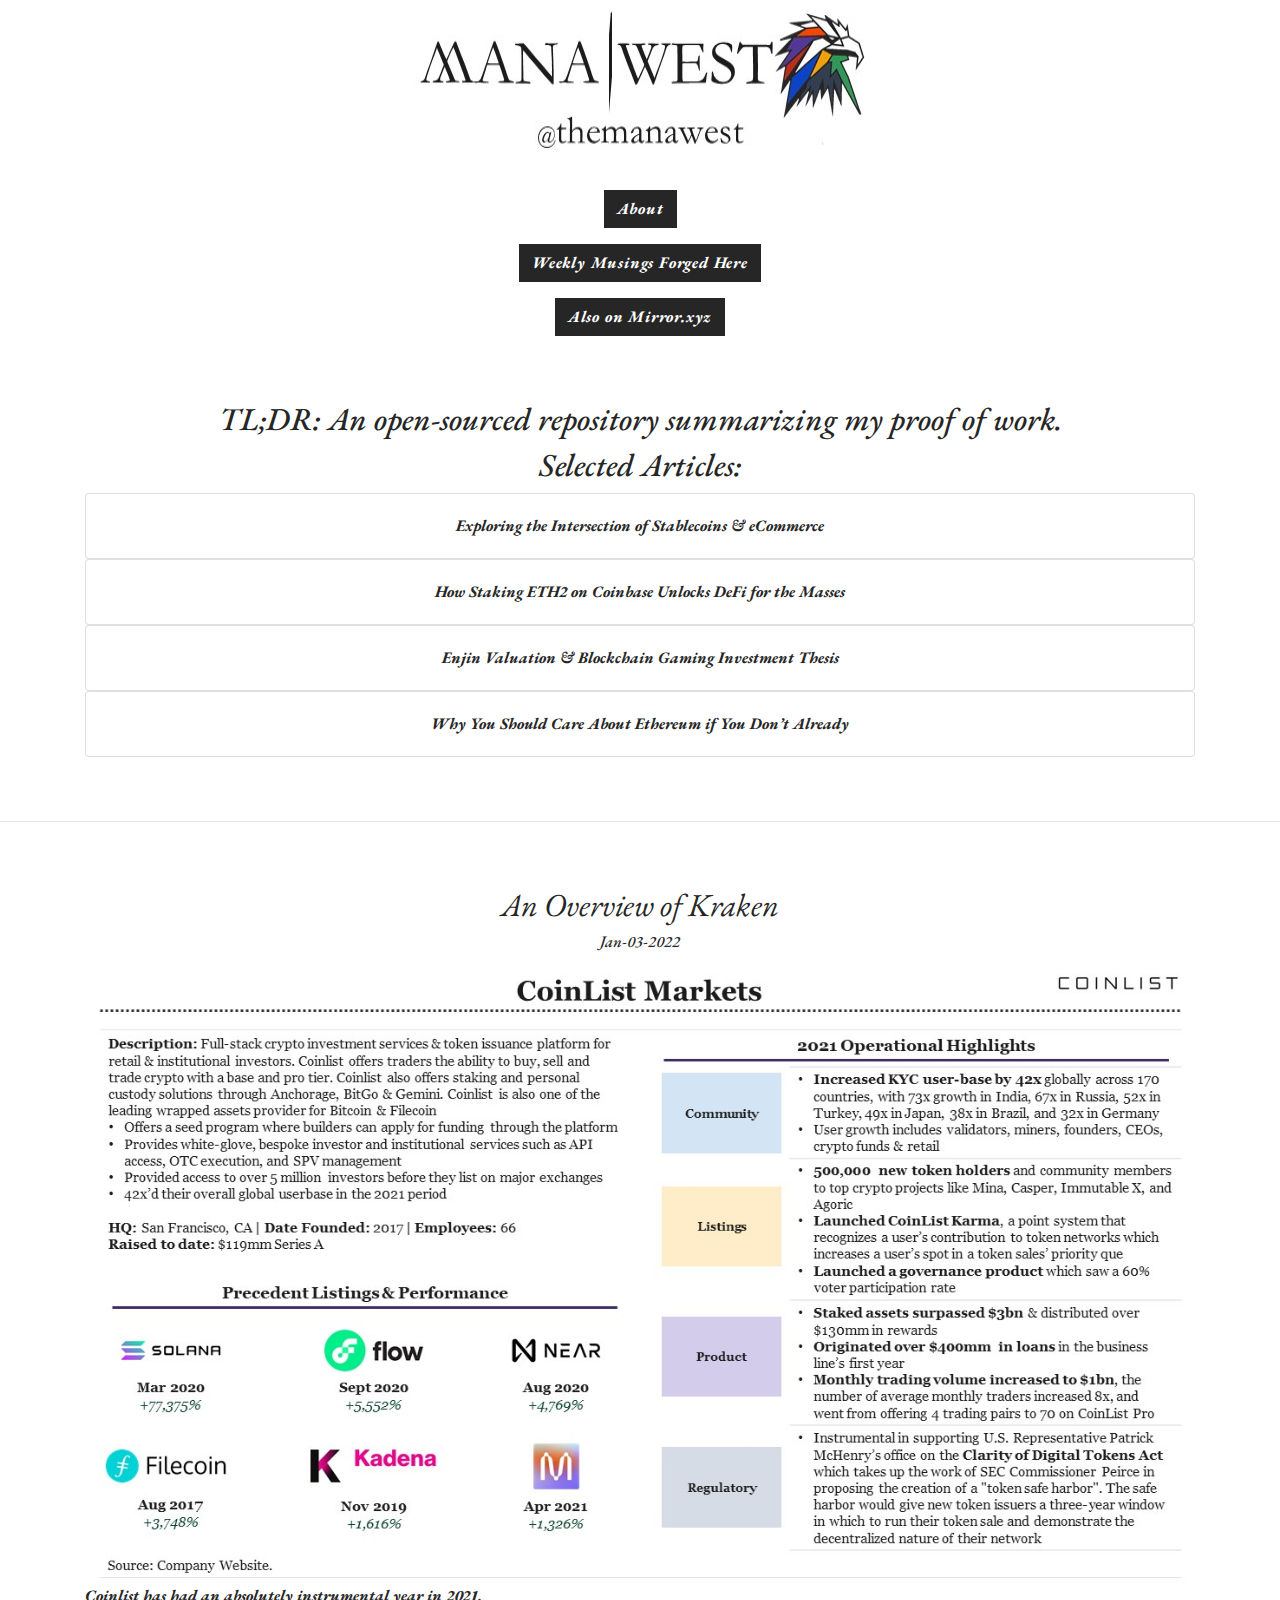
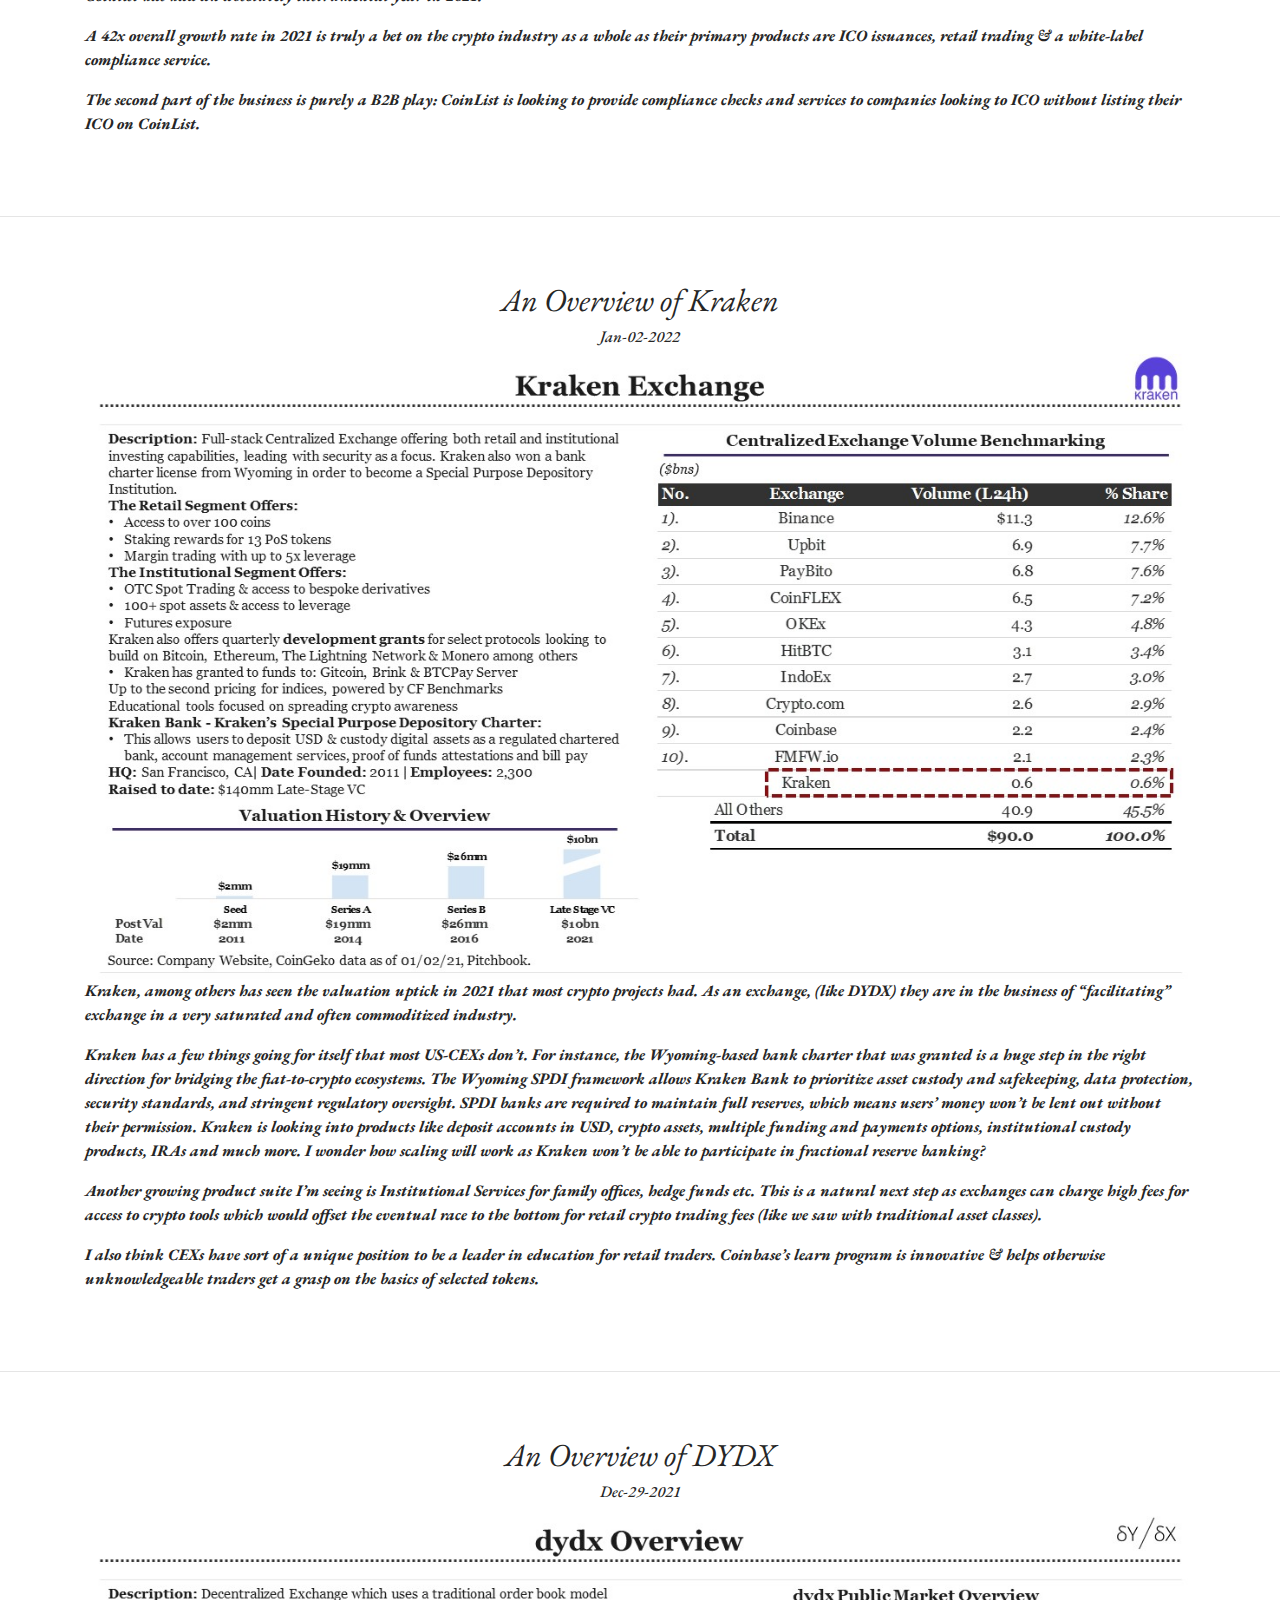
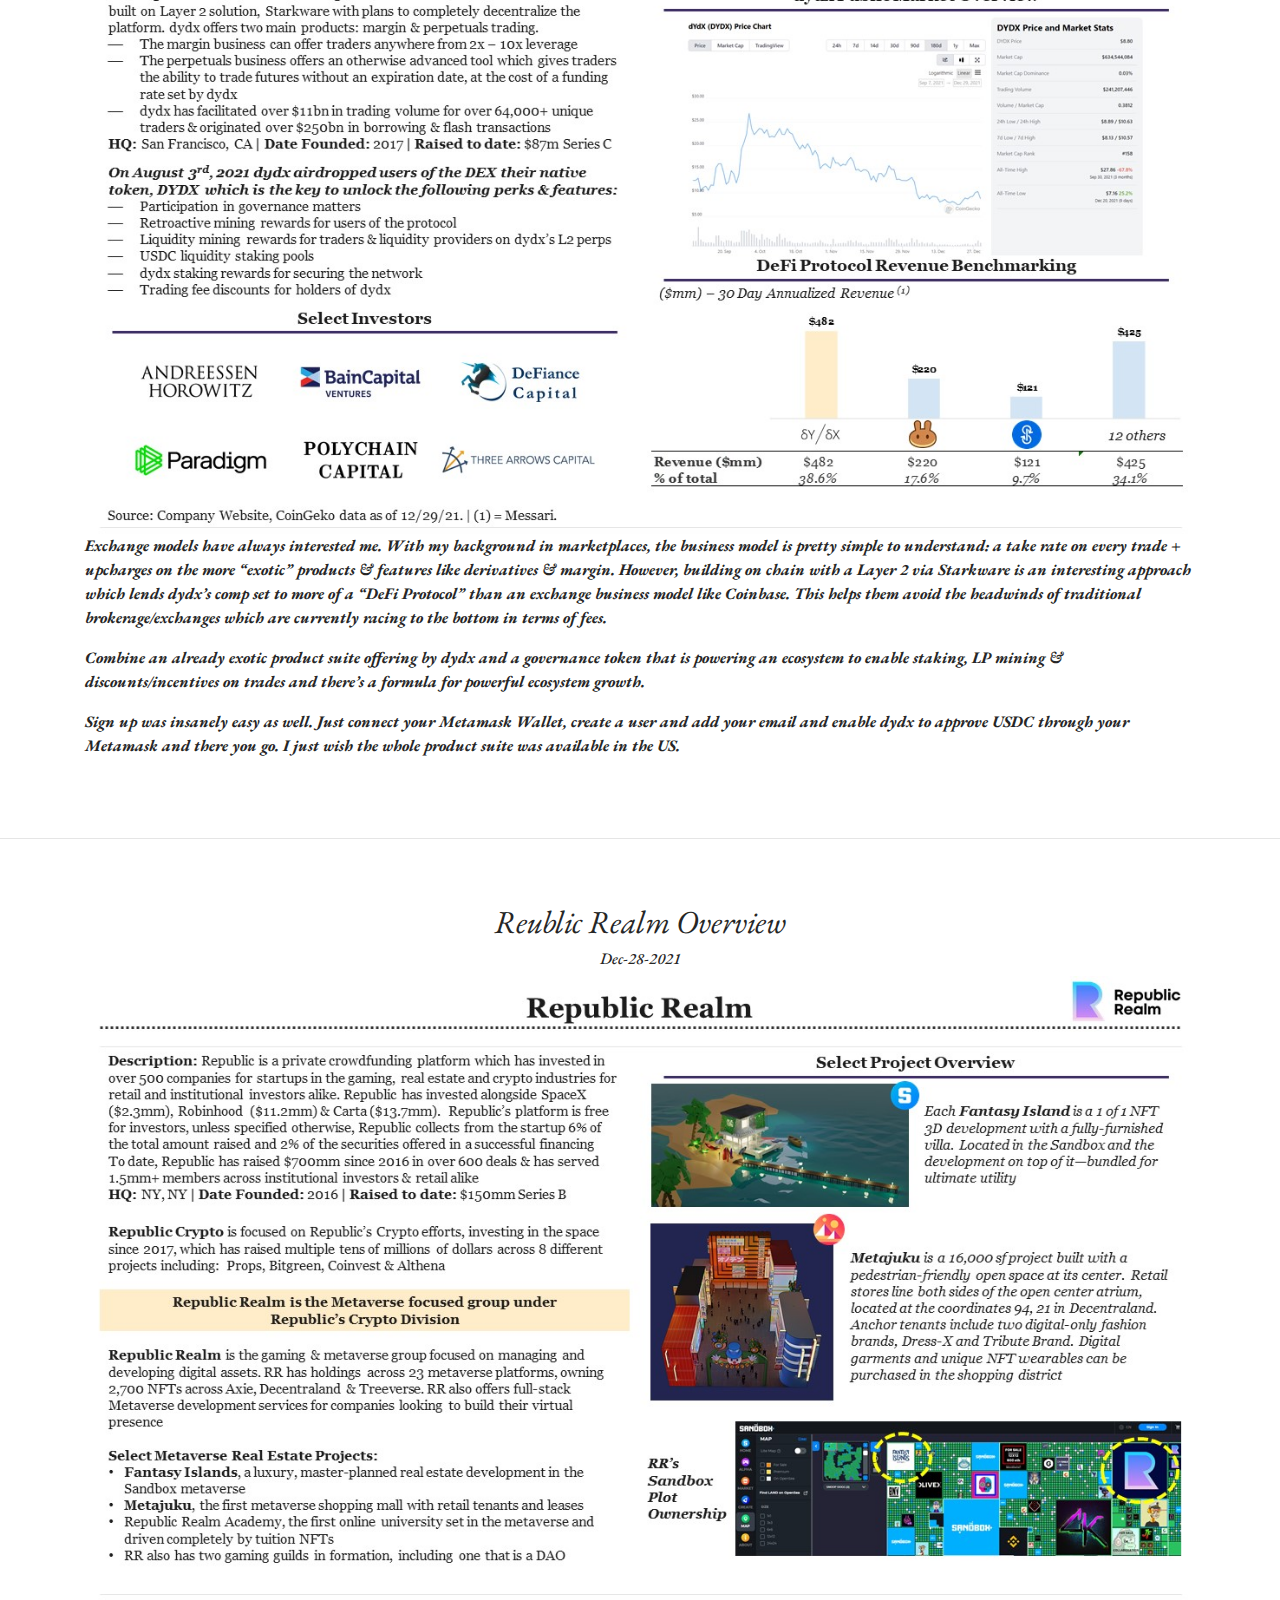
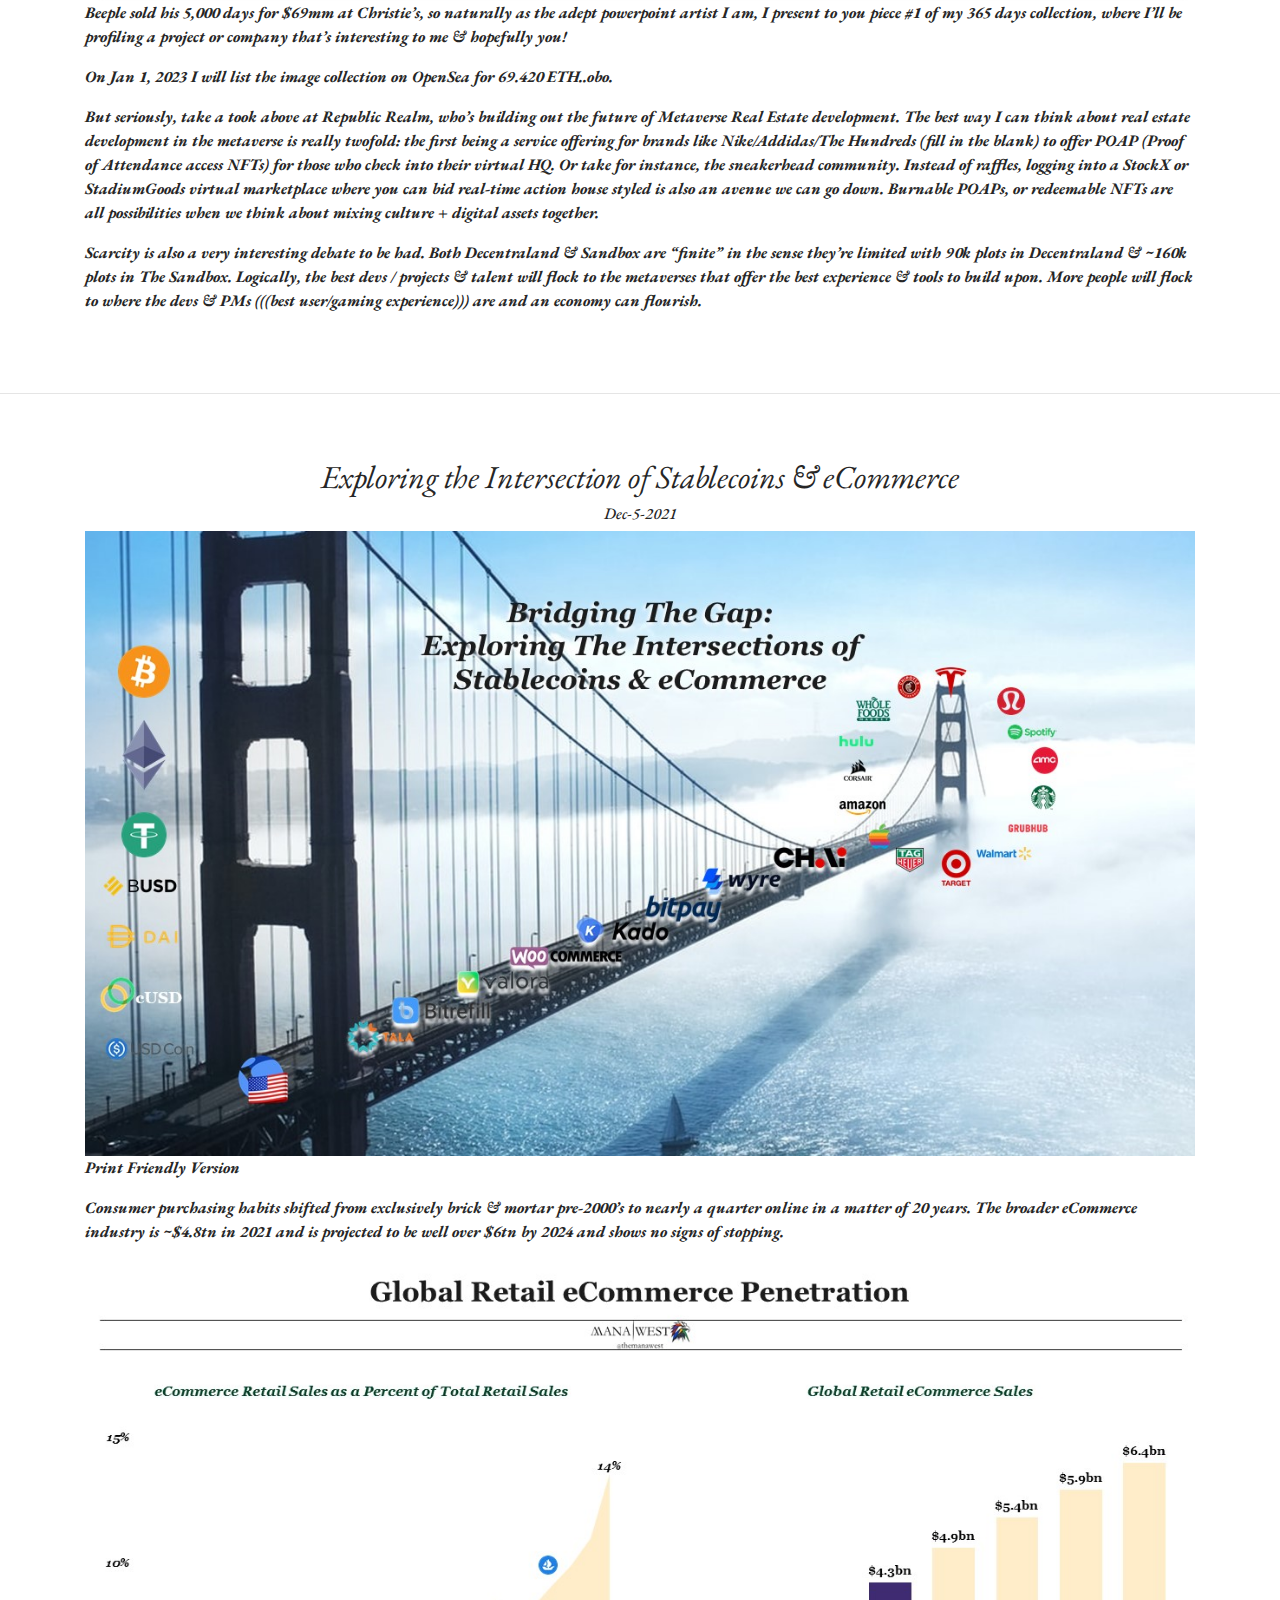
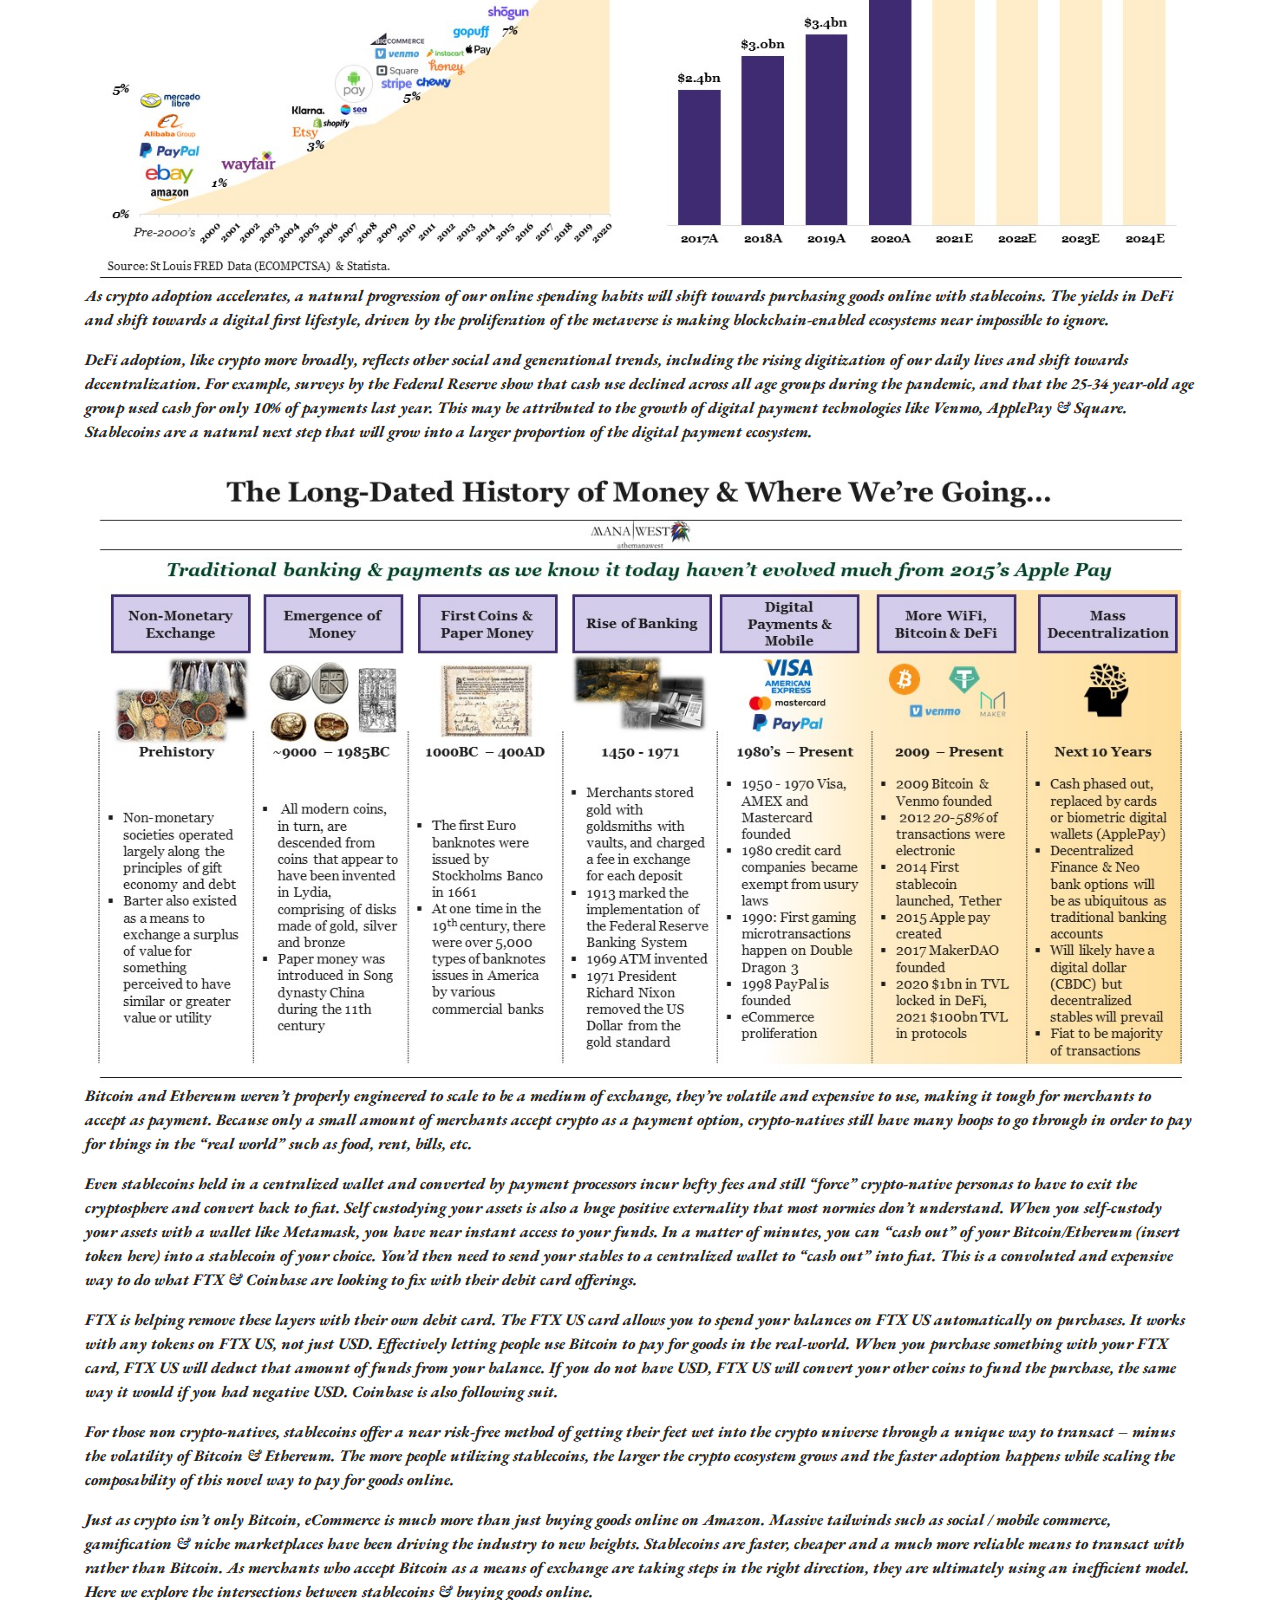
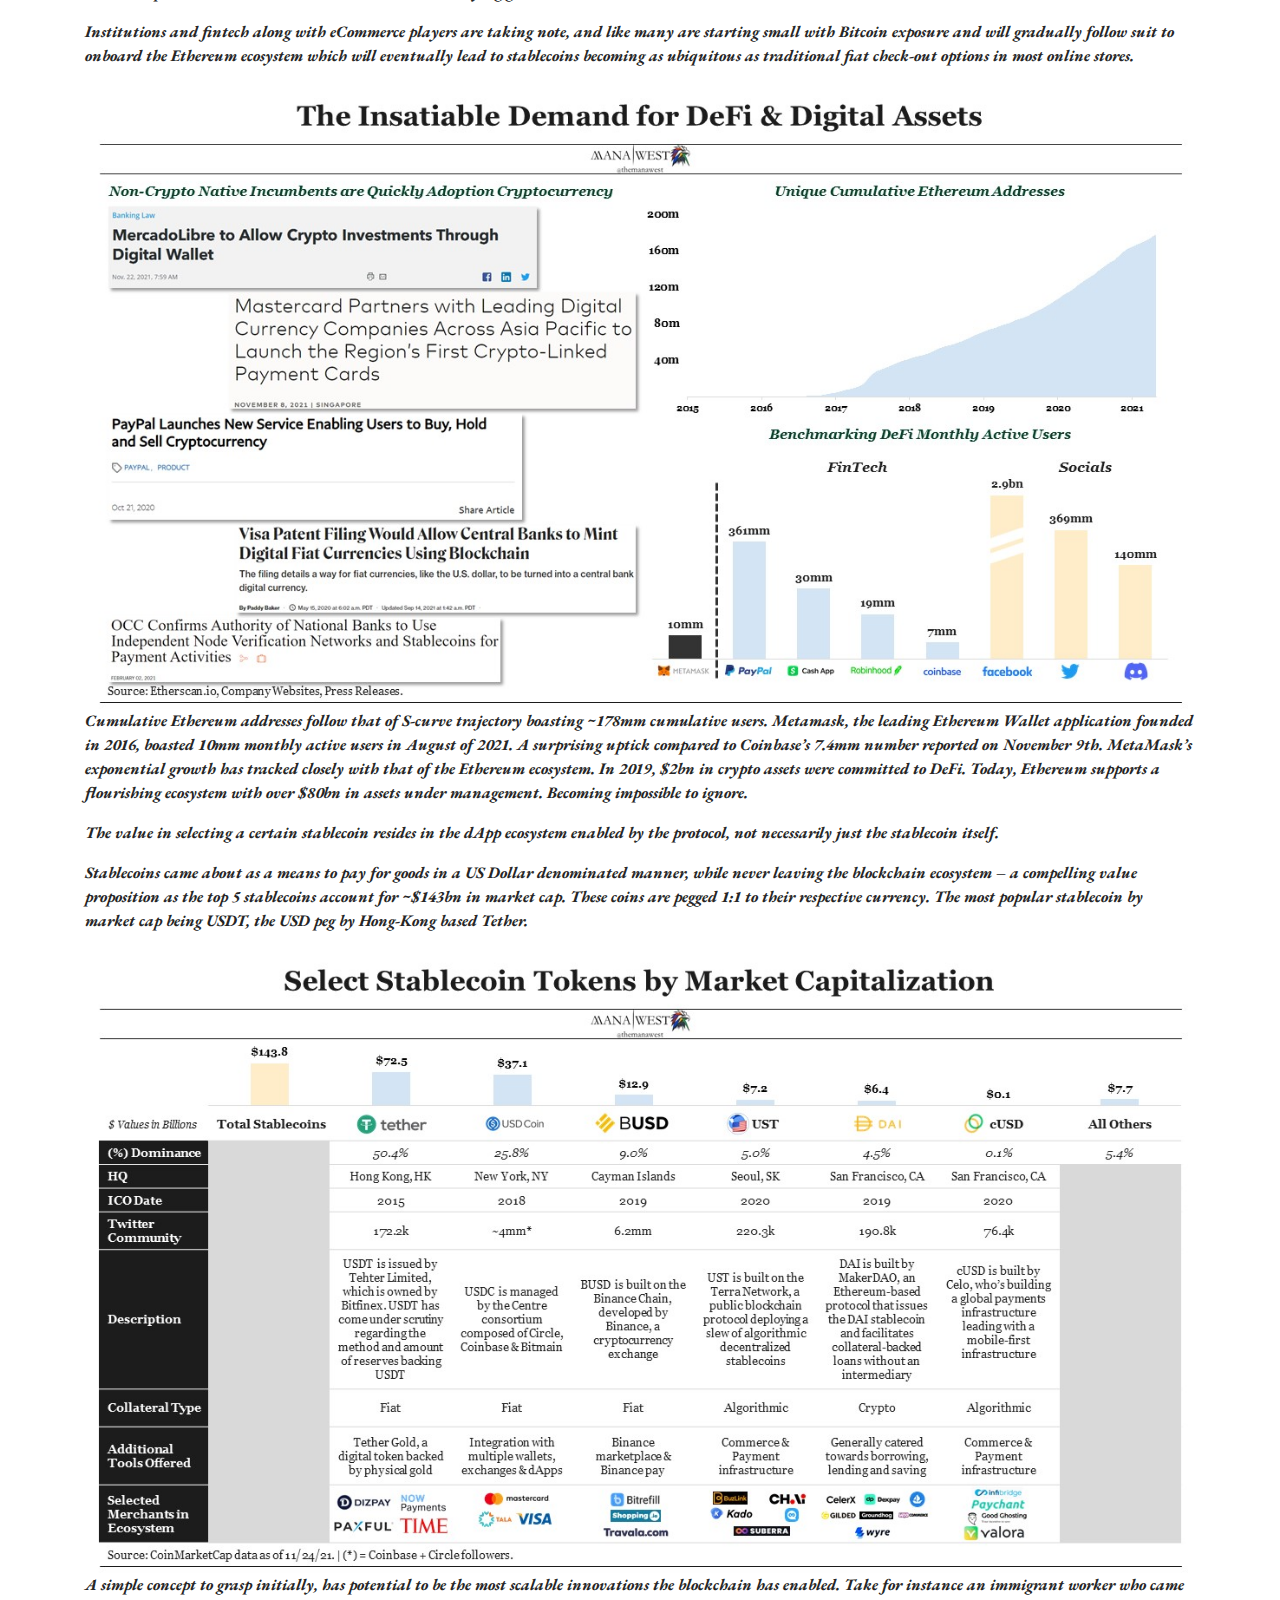
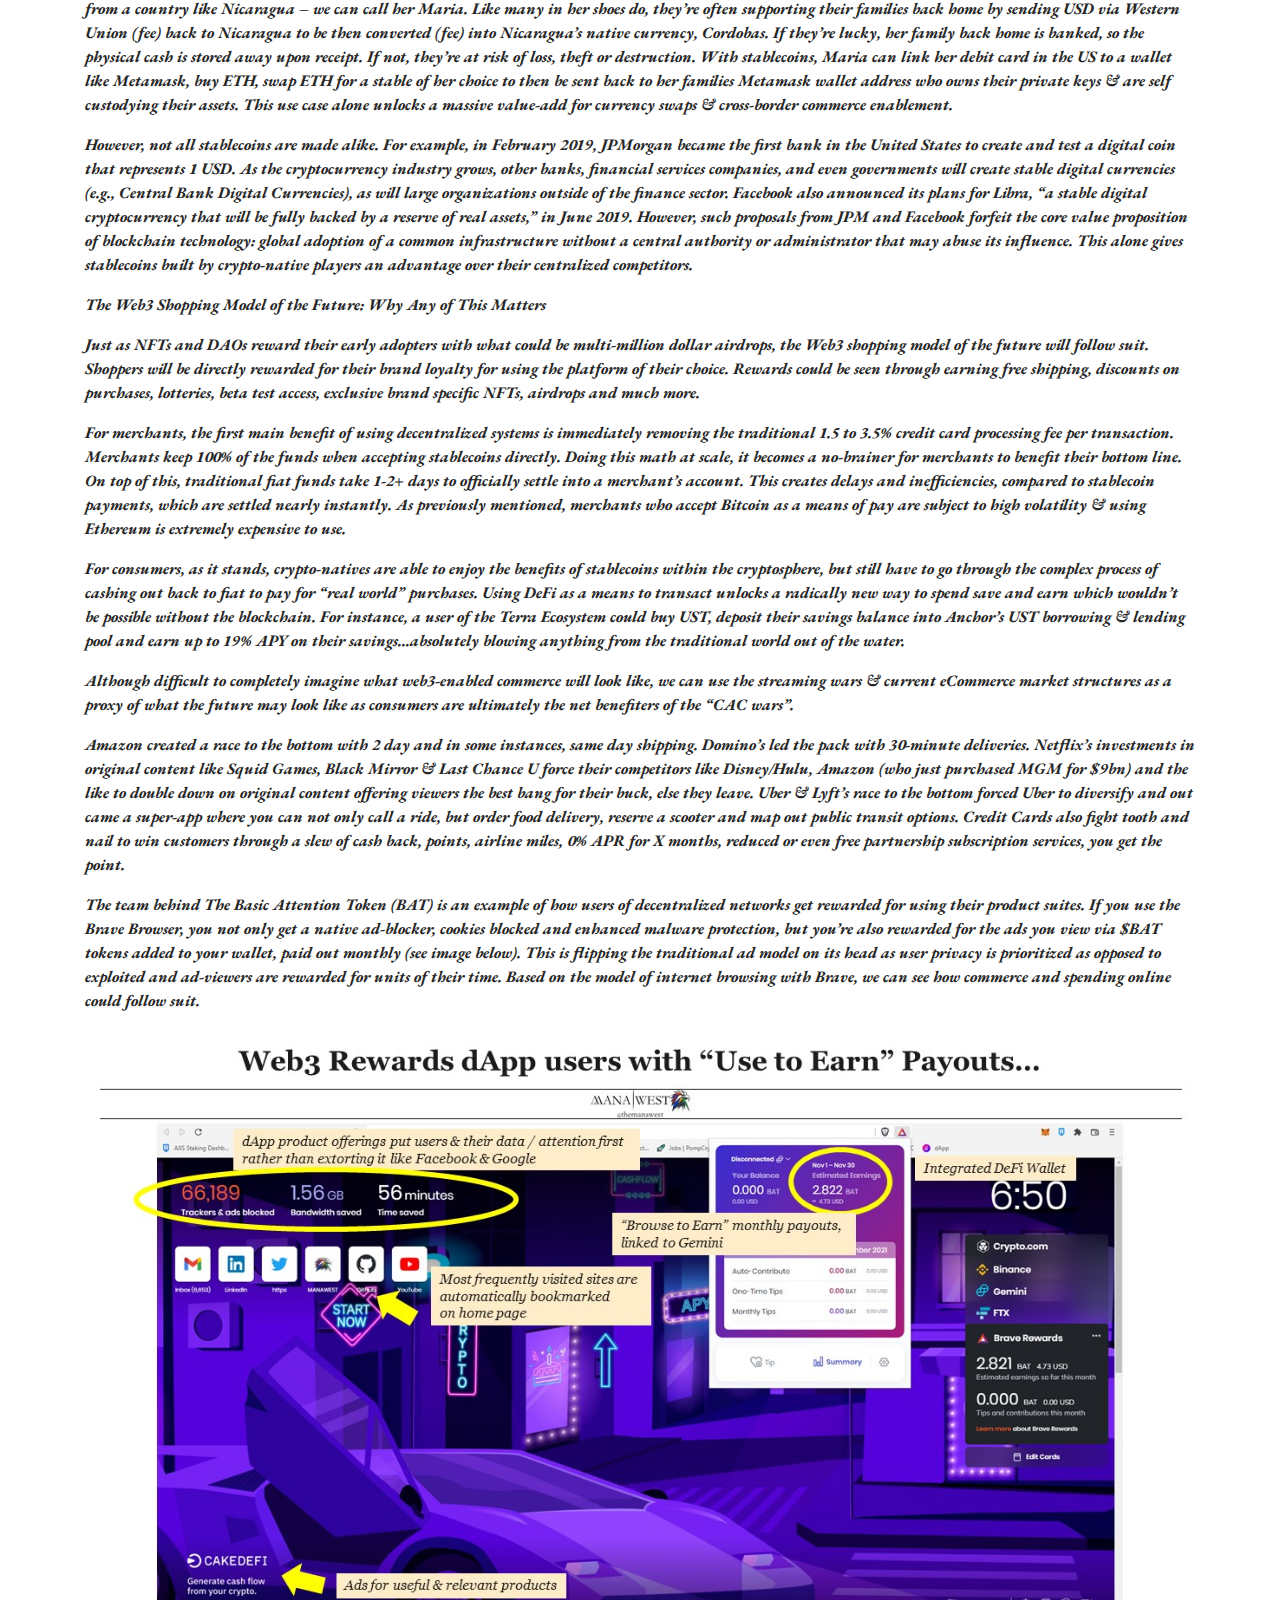
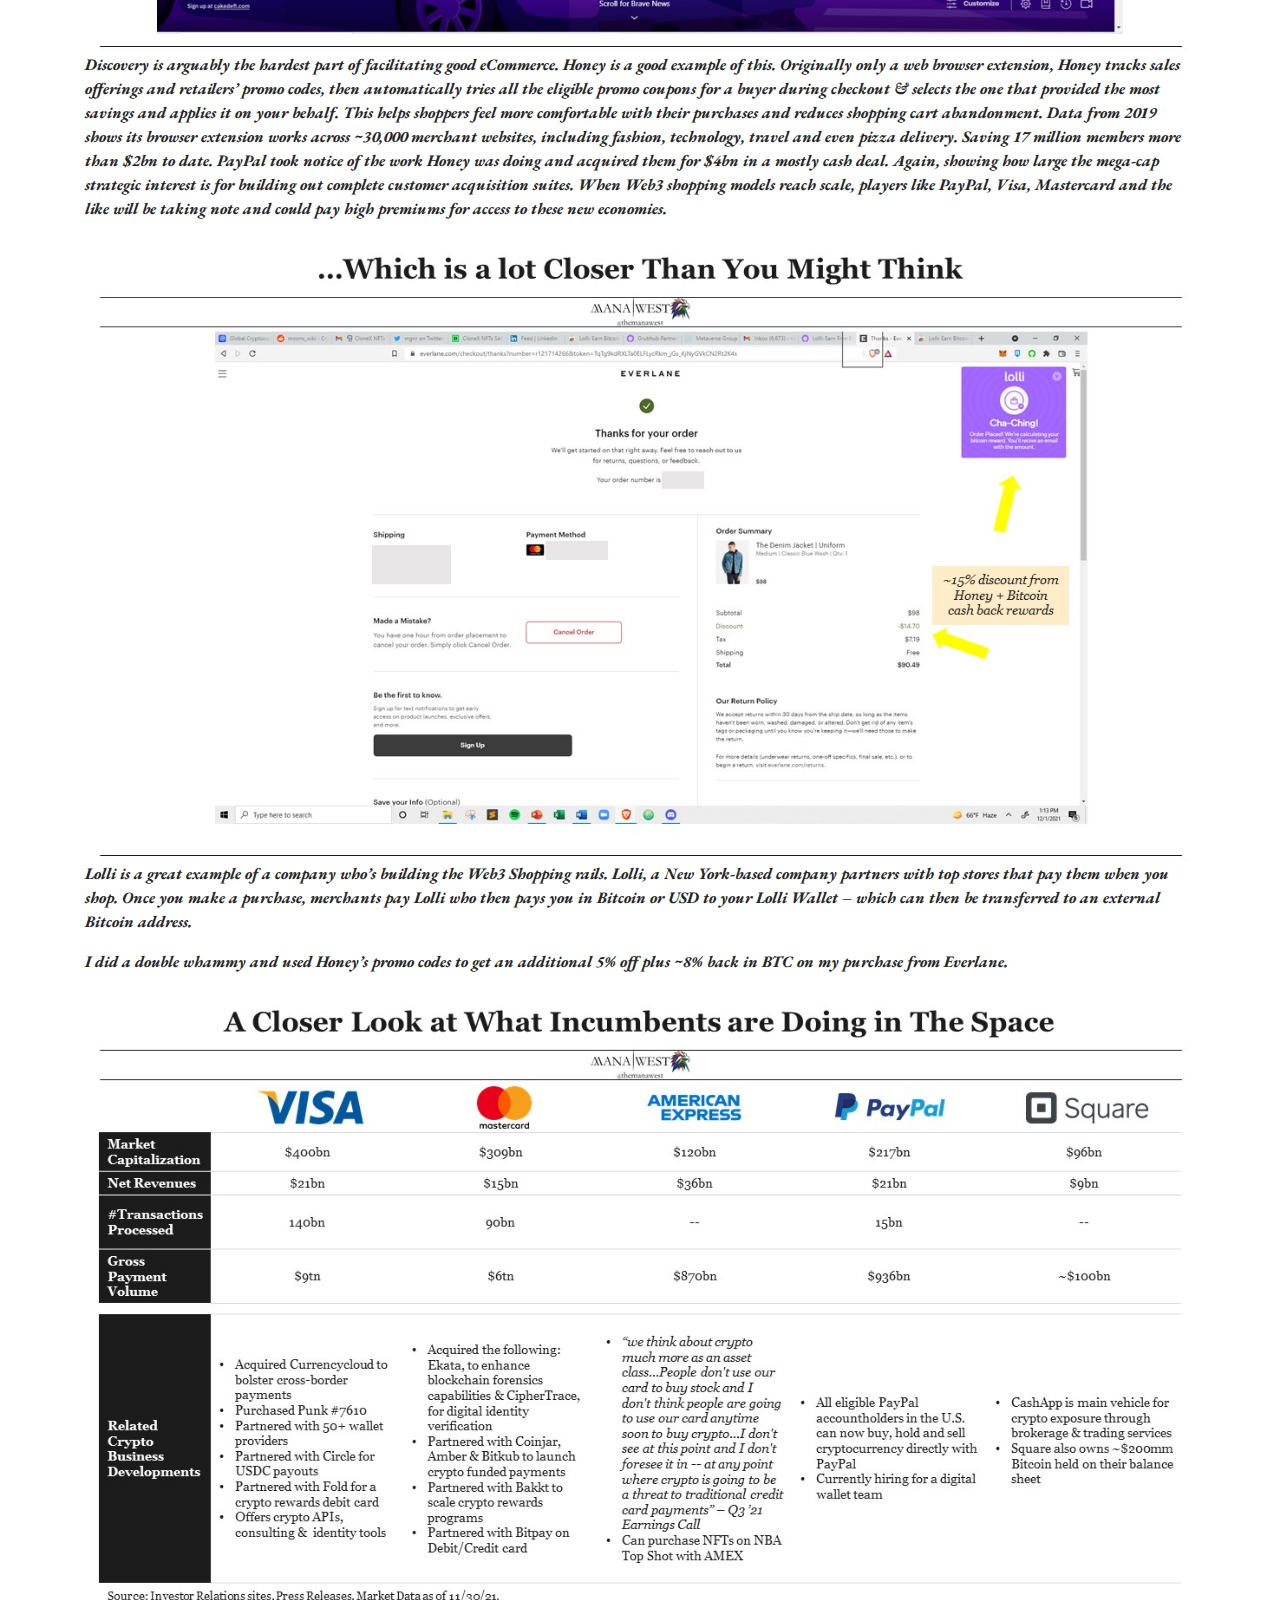
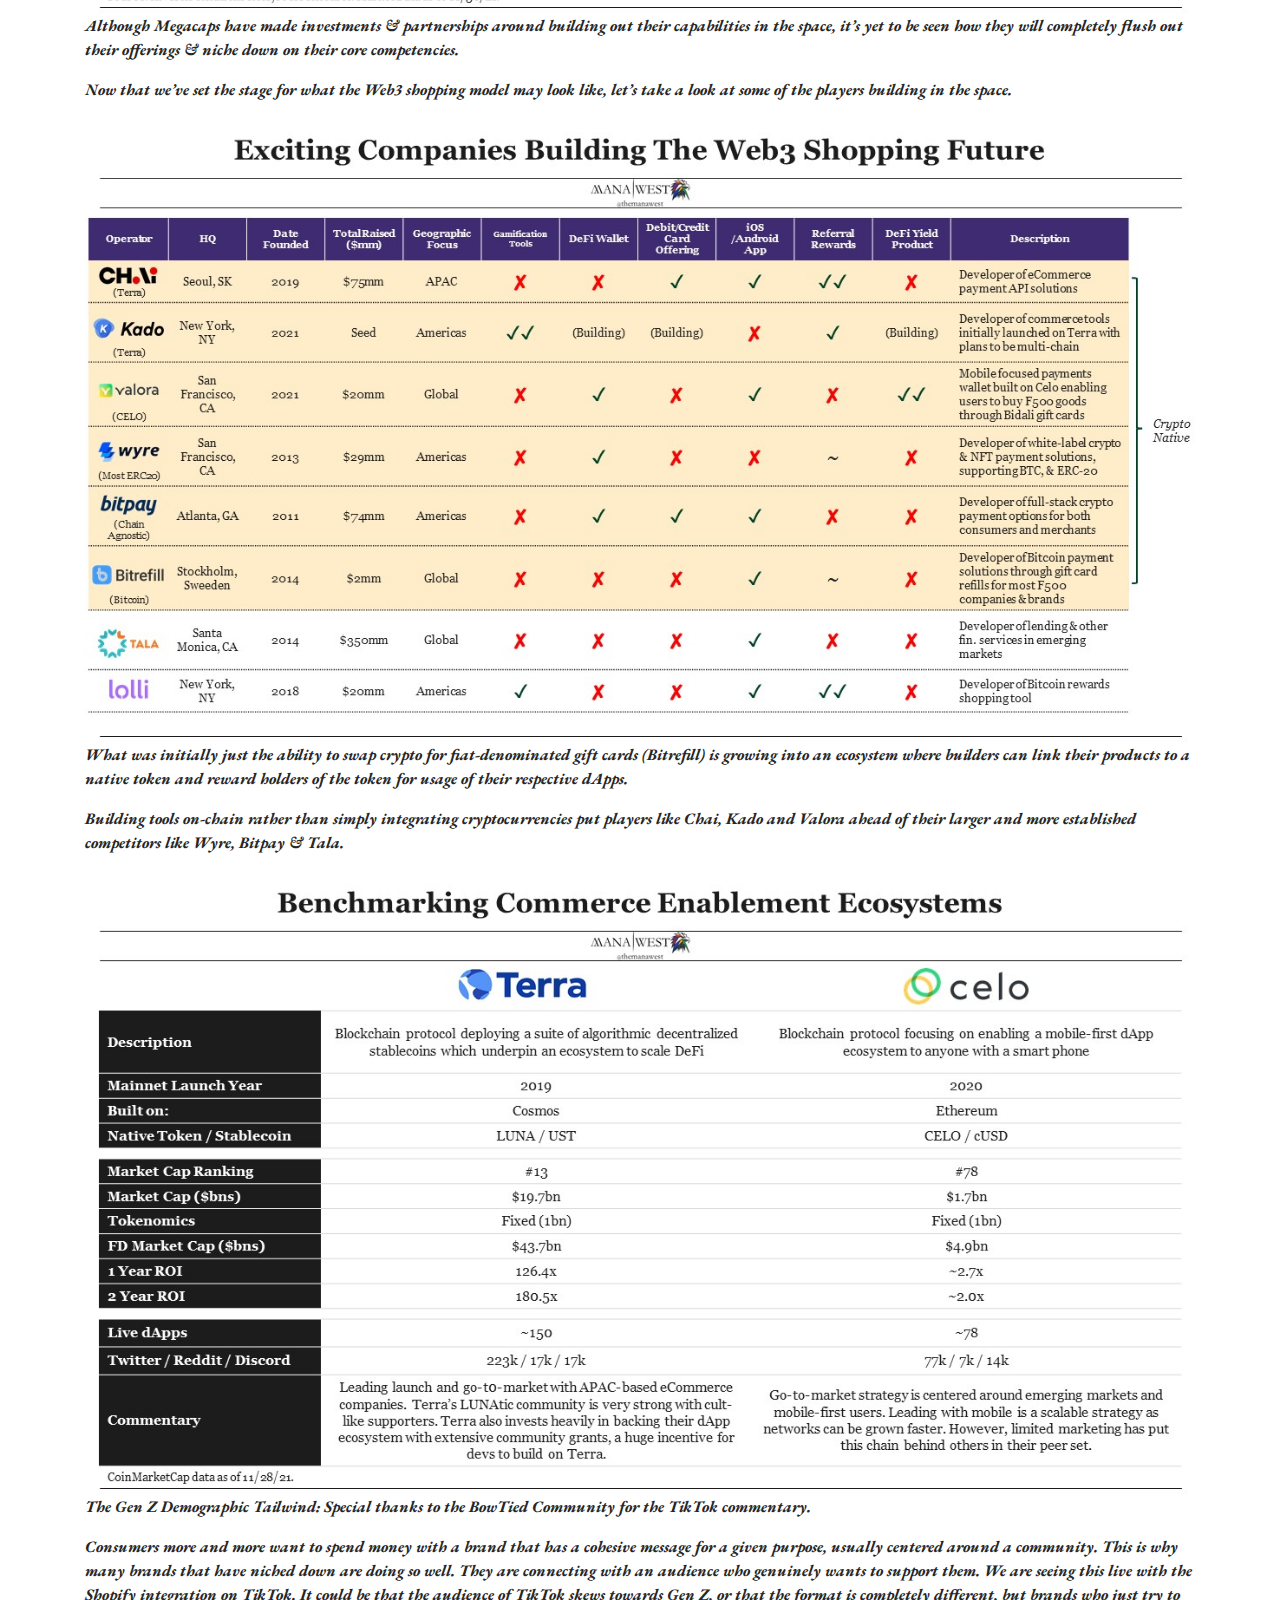
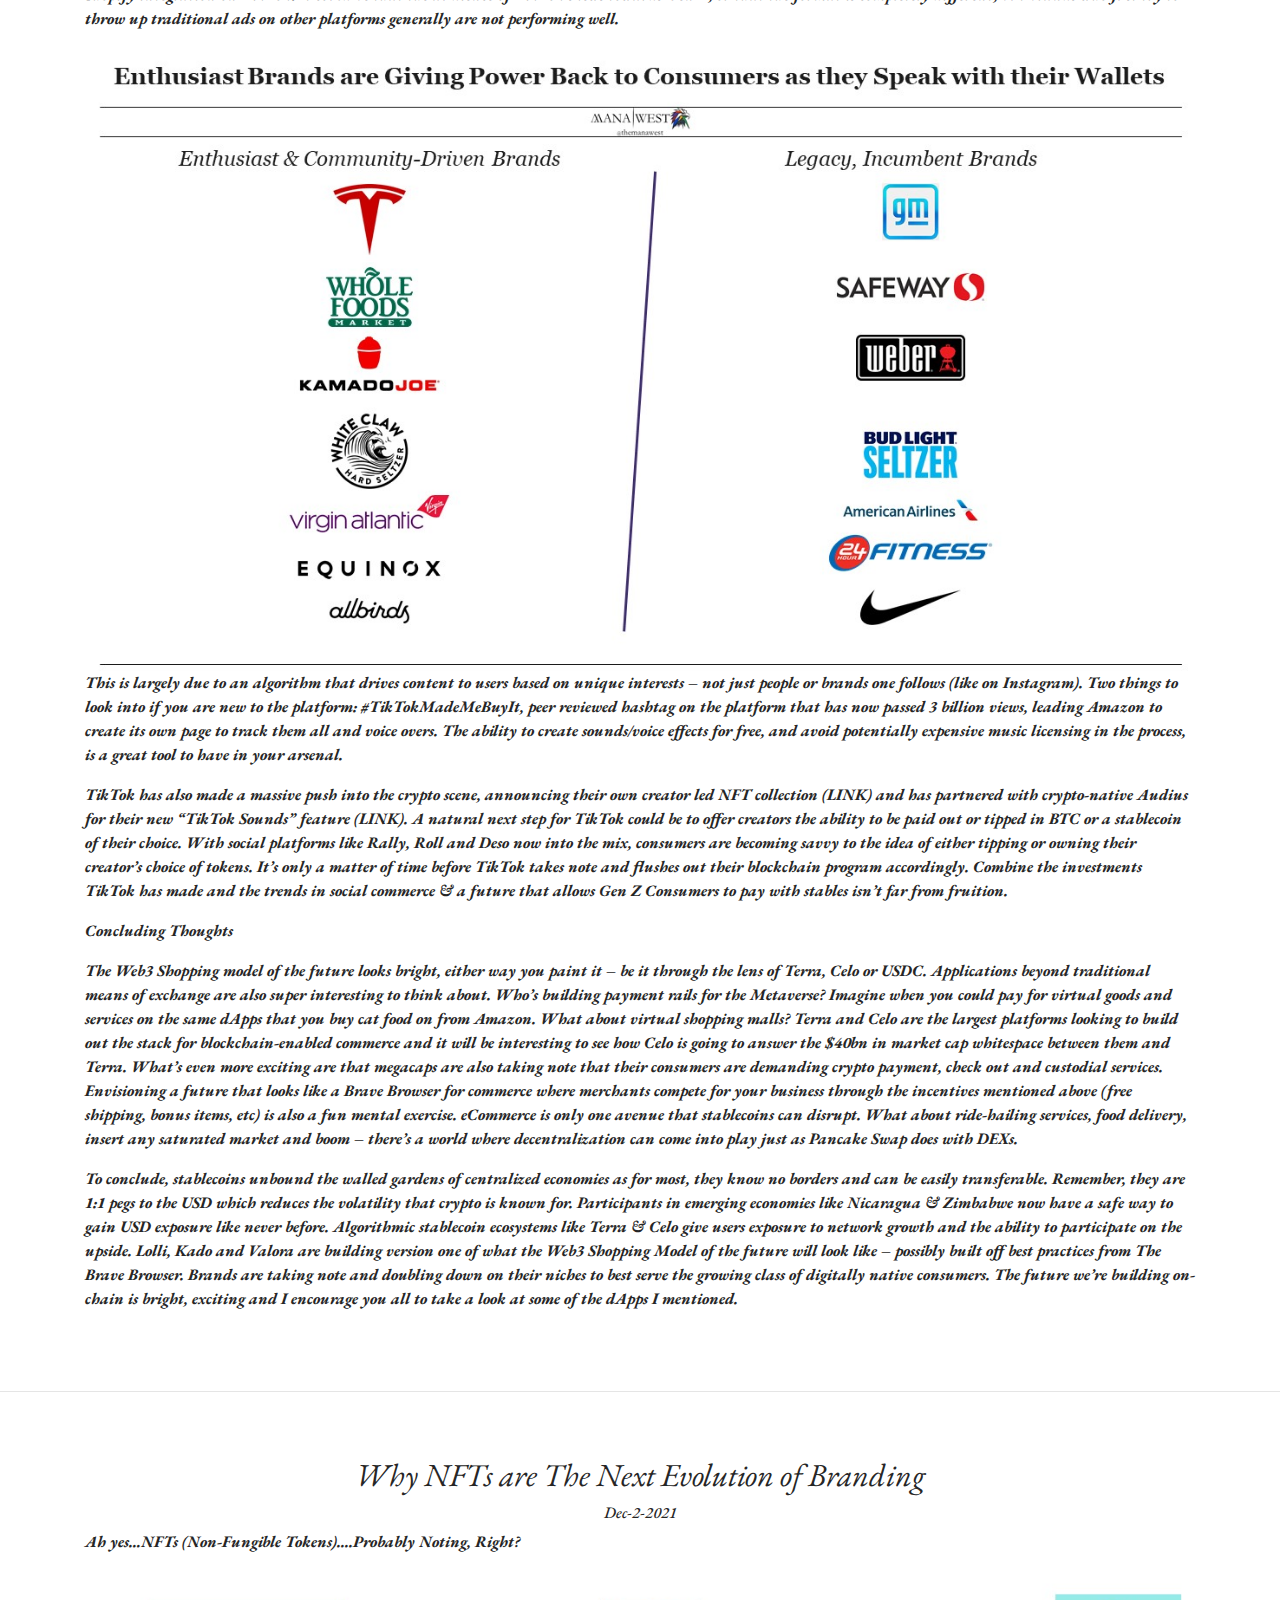
==== commit b097a45d: "Update index.html" ====
--- a/index.html
+++ b/index.html
@@ -25,6 +25,8 @@
    <p><a href="https://mirror.xyz/0x23bdEb4396BEB7e179c65A3FcA025EA2ABC156D5" class="btn btn-colour-1"style="color:white;">Also on Mirror.xyz</a></p>
 
 </div>
+  
+  
 
 
   <!-- START MANDATE -->
@@ -59,7 +61,26 @@
   </section>
   <!-- END MANDATE -->
   
-        <!-- START Post Content -->
+  <!-- START Post Content -->
+<hr>
+<div id ="post">
+  <section class="py-5">
+    <div class="container">
+      <div class="container" id="postheader">
+        <h2 class="font-weight-light">An Overview of Kraken</h2>
+        <h6>Jan-03-2022</h6>
+      </div>
+      <div id = "content">
+        <img src="coinlist.jpg" style="width:100%;">
+        <p>Coinlist has had an absolutely instrumental year in 2021.</p> 
+        <p>A 42x overall growth rate in 2021 is truly a bet on the crypto industry as a whole as their primary products are ICO issuances, retail trading & a white-label compliance service. </p>
+        <p>The second part of the business is purely a B2B play: CoinList is looking to provide compliance checks and services to companies looking to ICO without listing their ICO on CoinList. </p>
+       </div>
+    </div>
+  </section>
+<!-- END Post Content -->
+  
+<!-- START Post Content -->
 <hr>
 <div id ="post">
   <section class="py-5">
@@ -77,7 +98,7 @@
        </div>
     </div>
   </section>
-  <!-- END Post Content -->
+<!-- END Post Content -->
   
       <!-- START Post Content -->
 <hr>
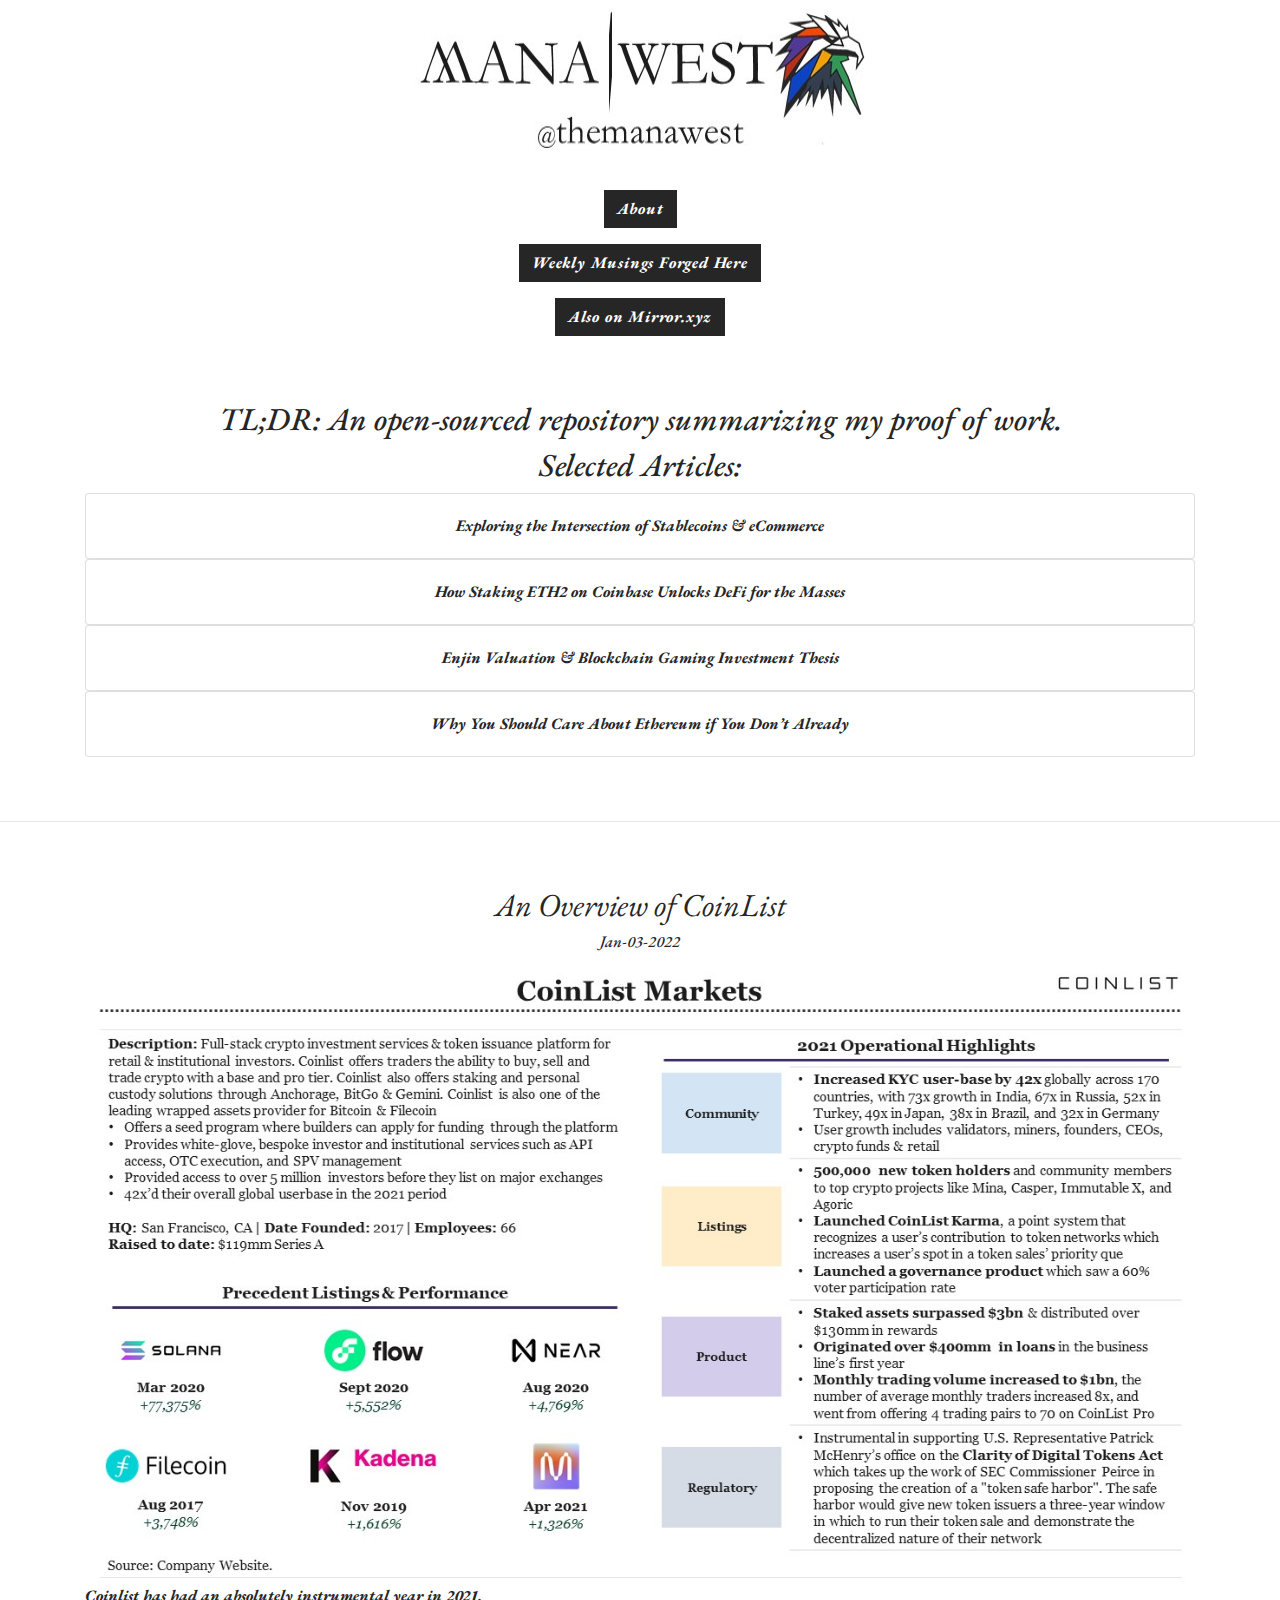
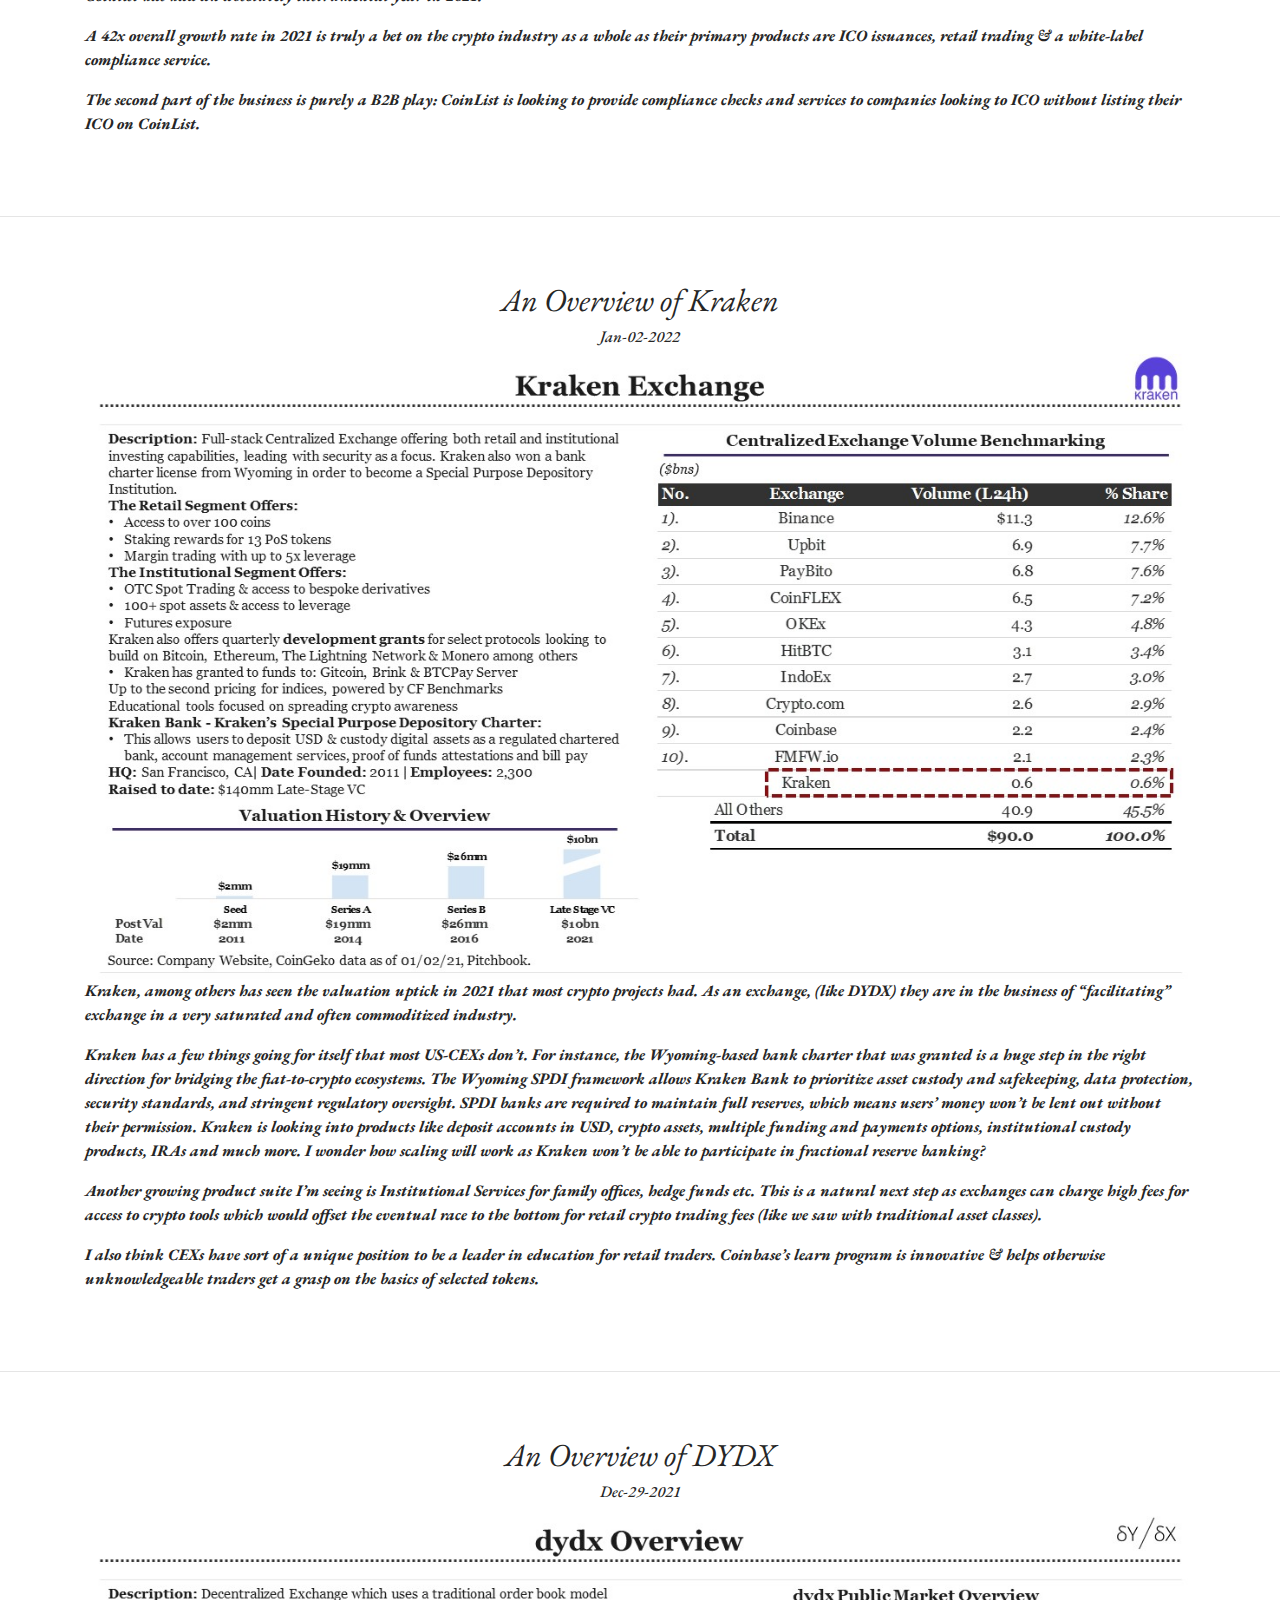
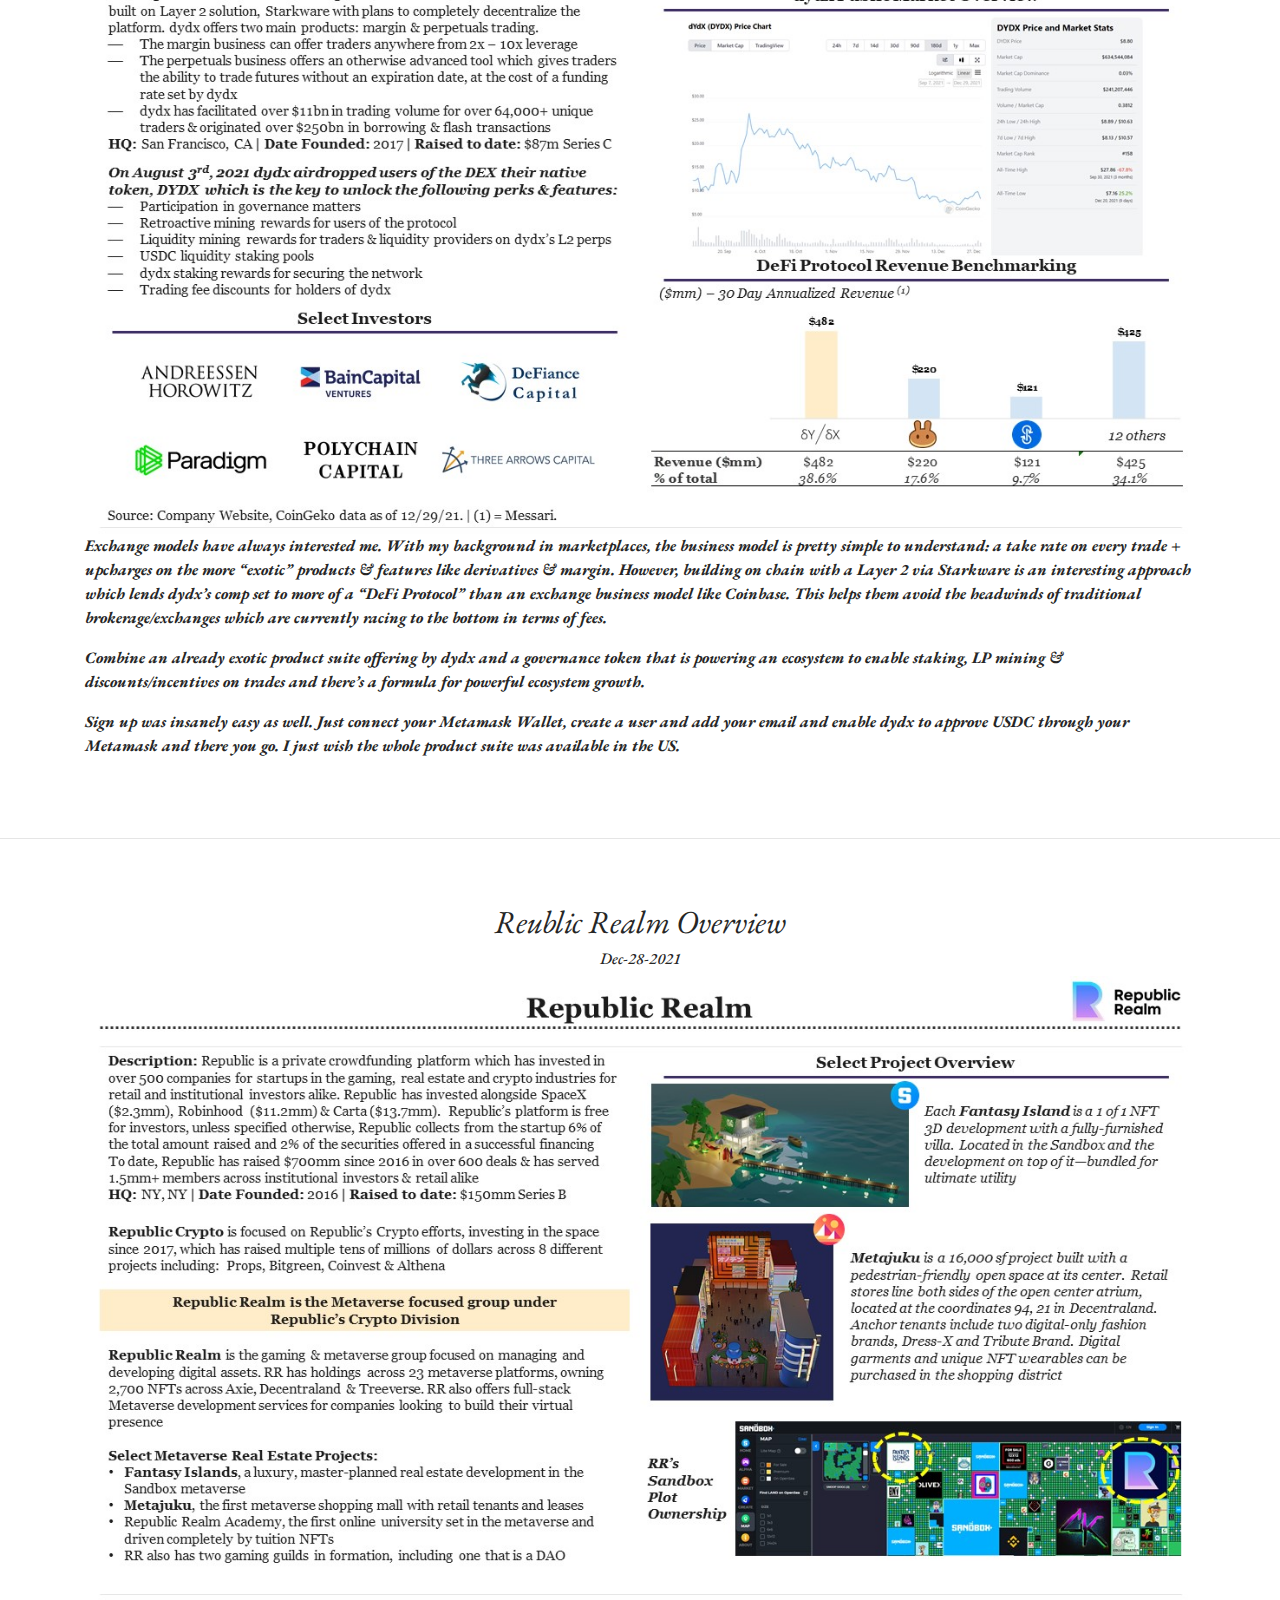
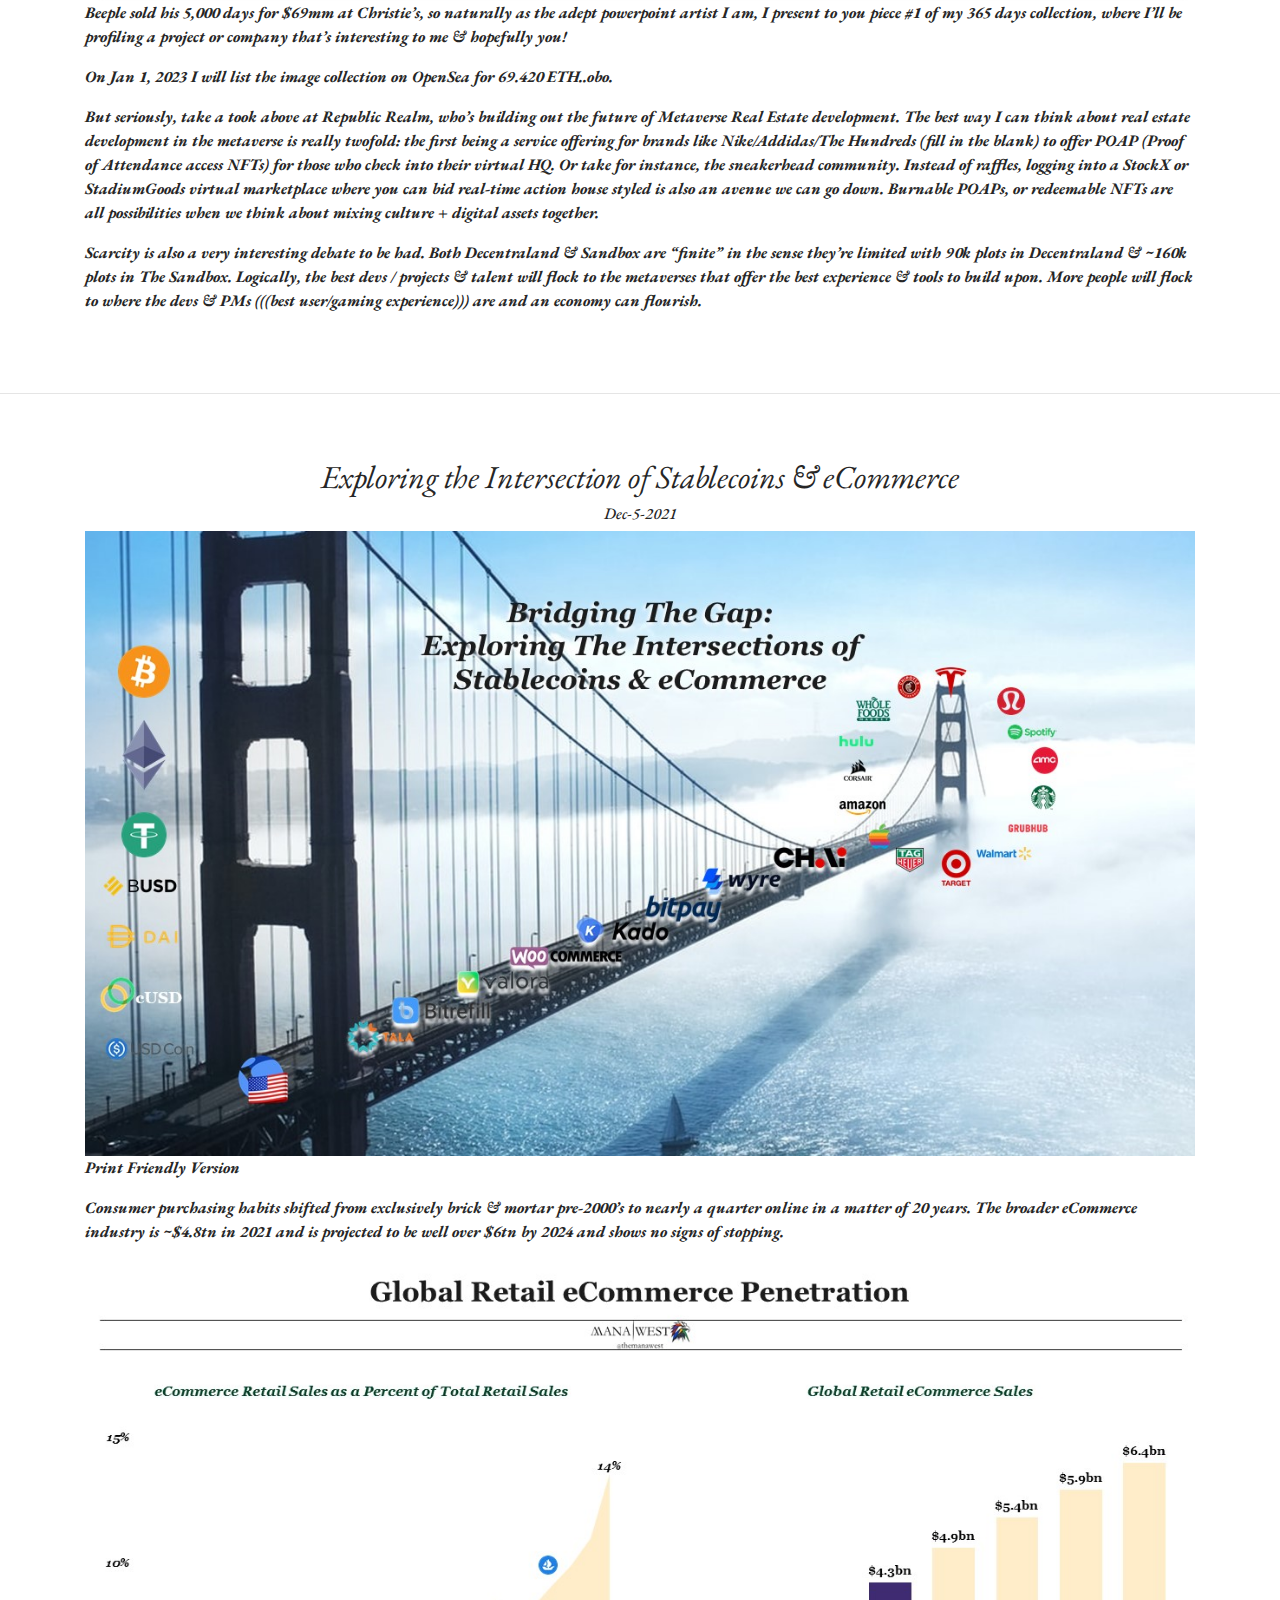
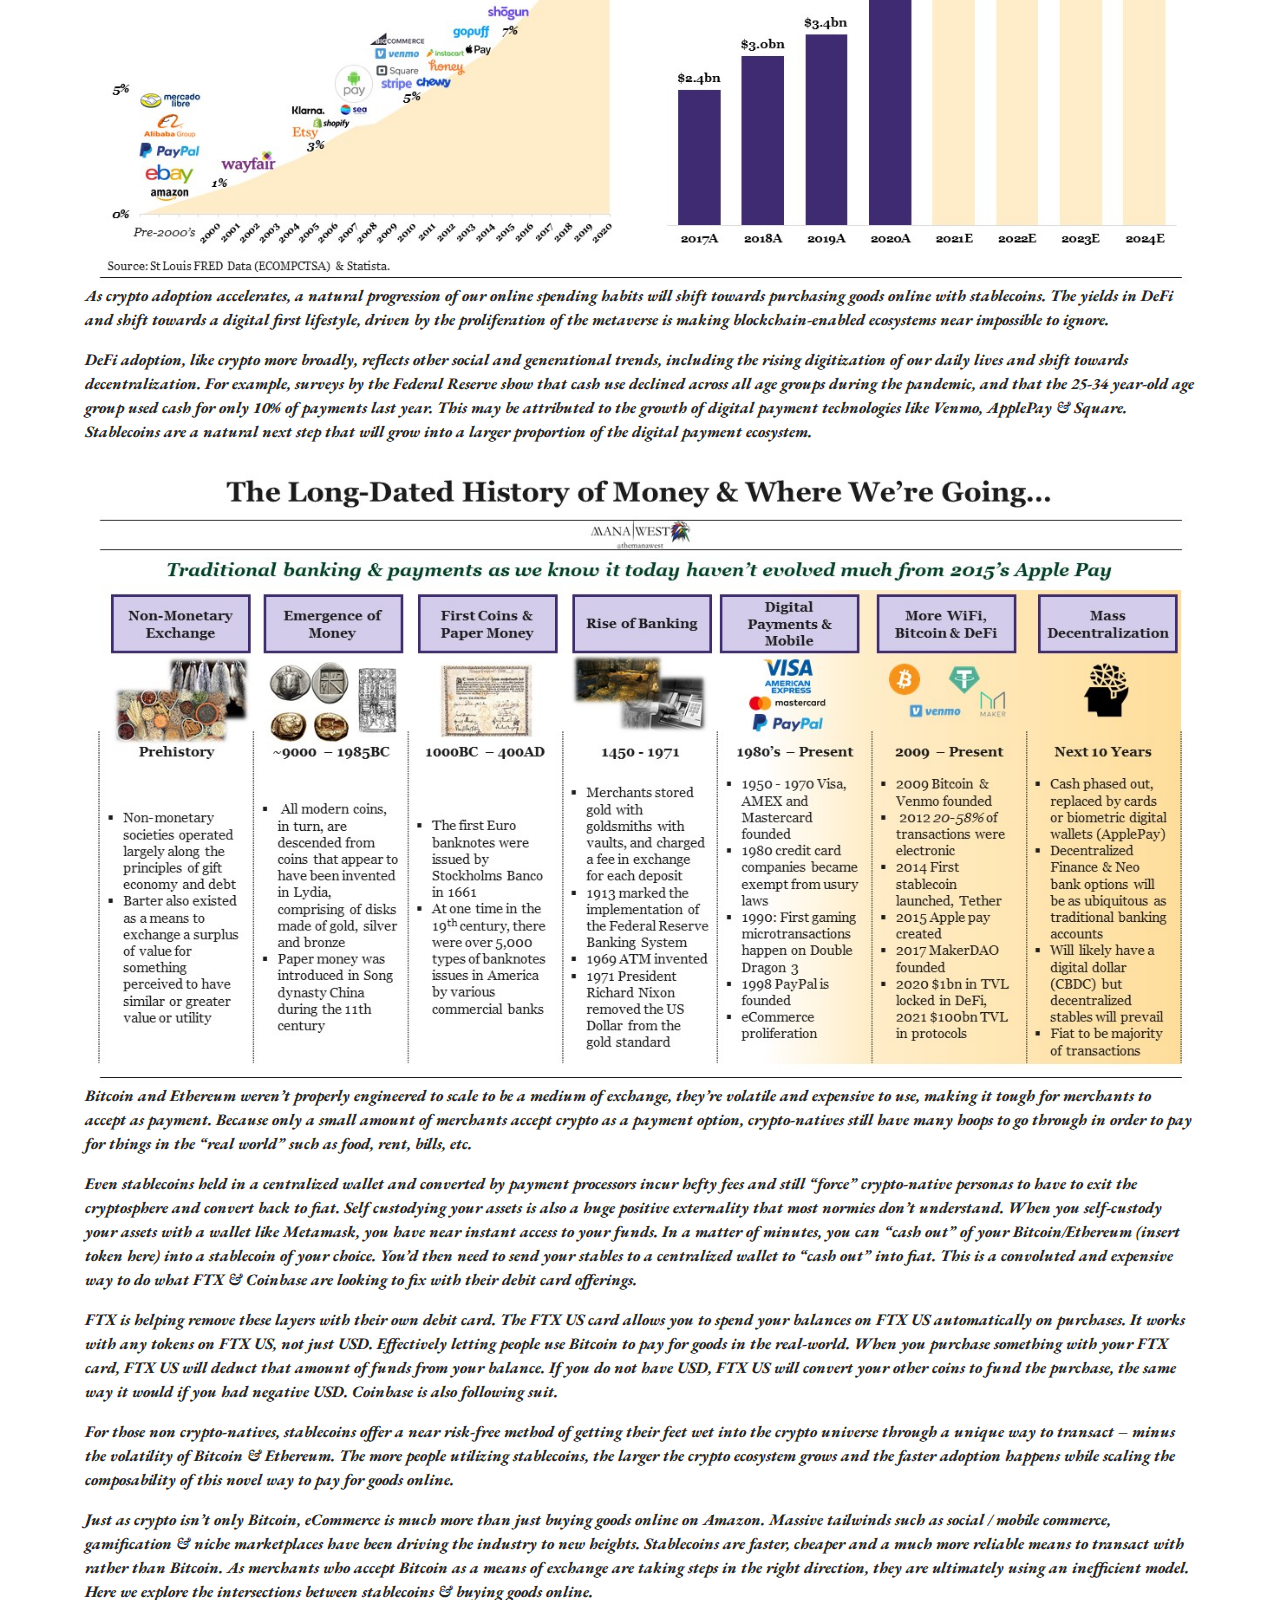
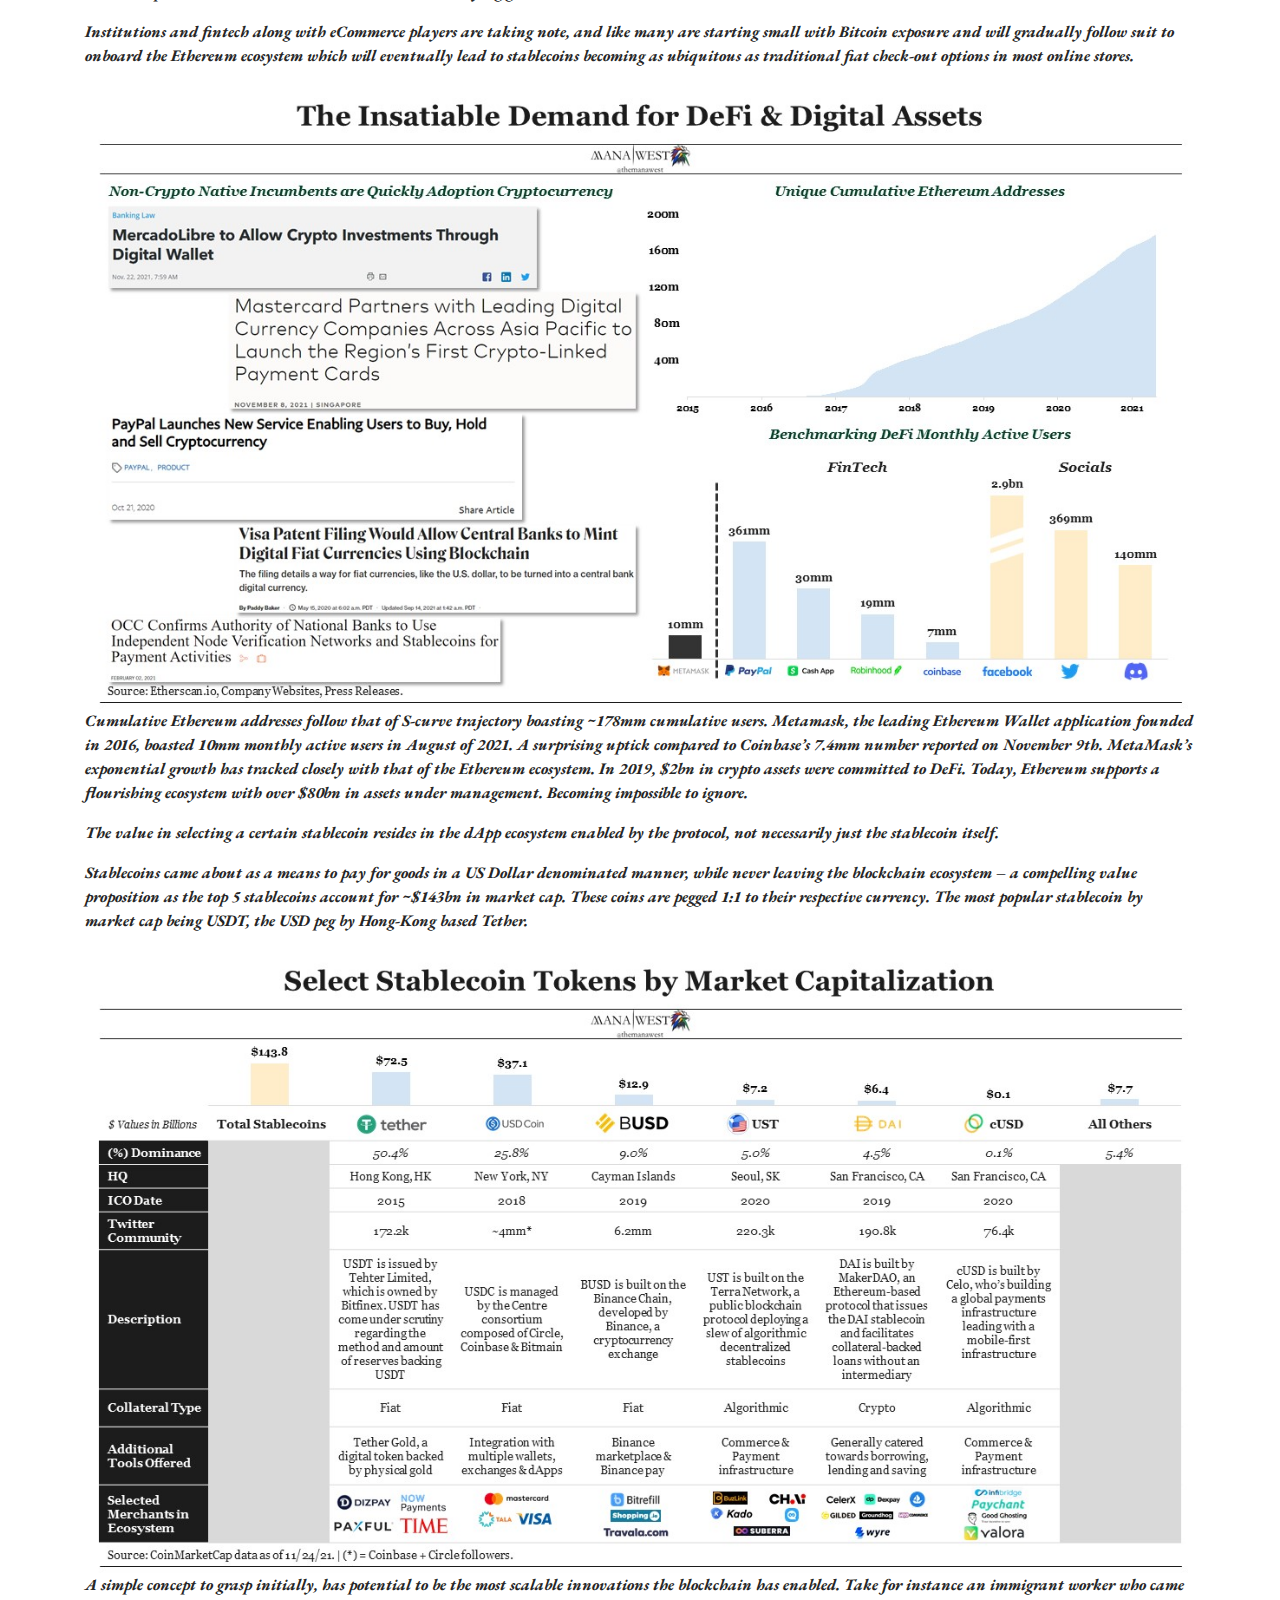
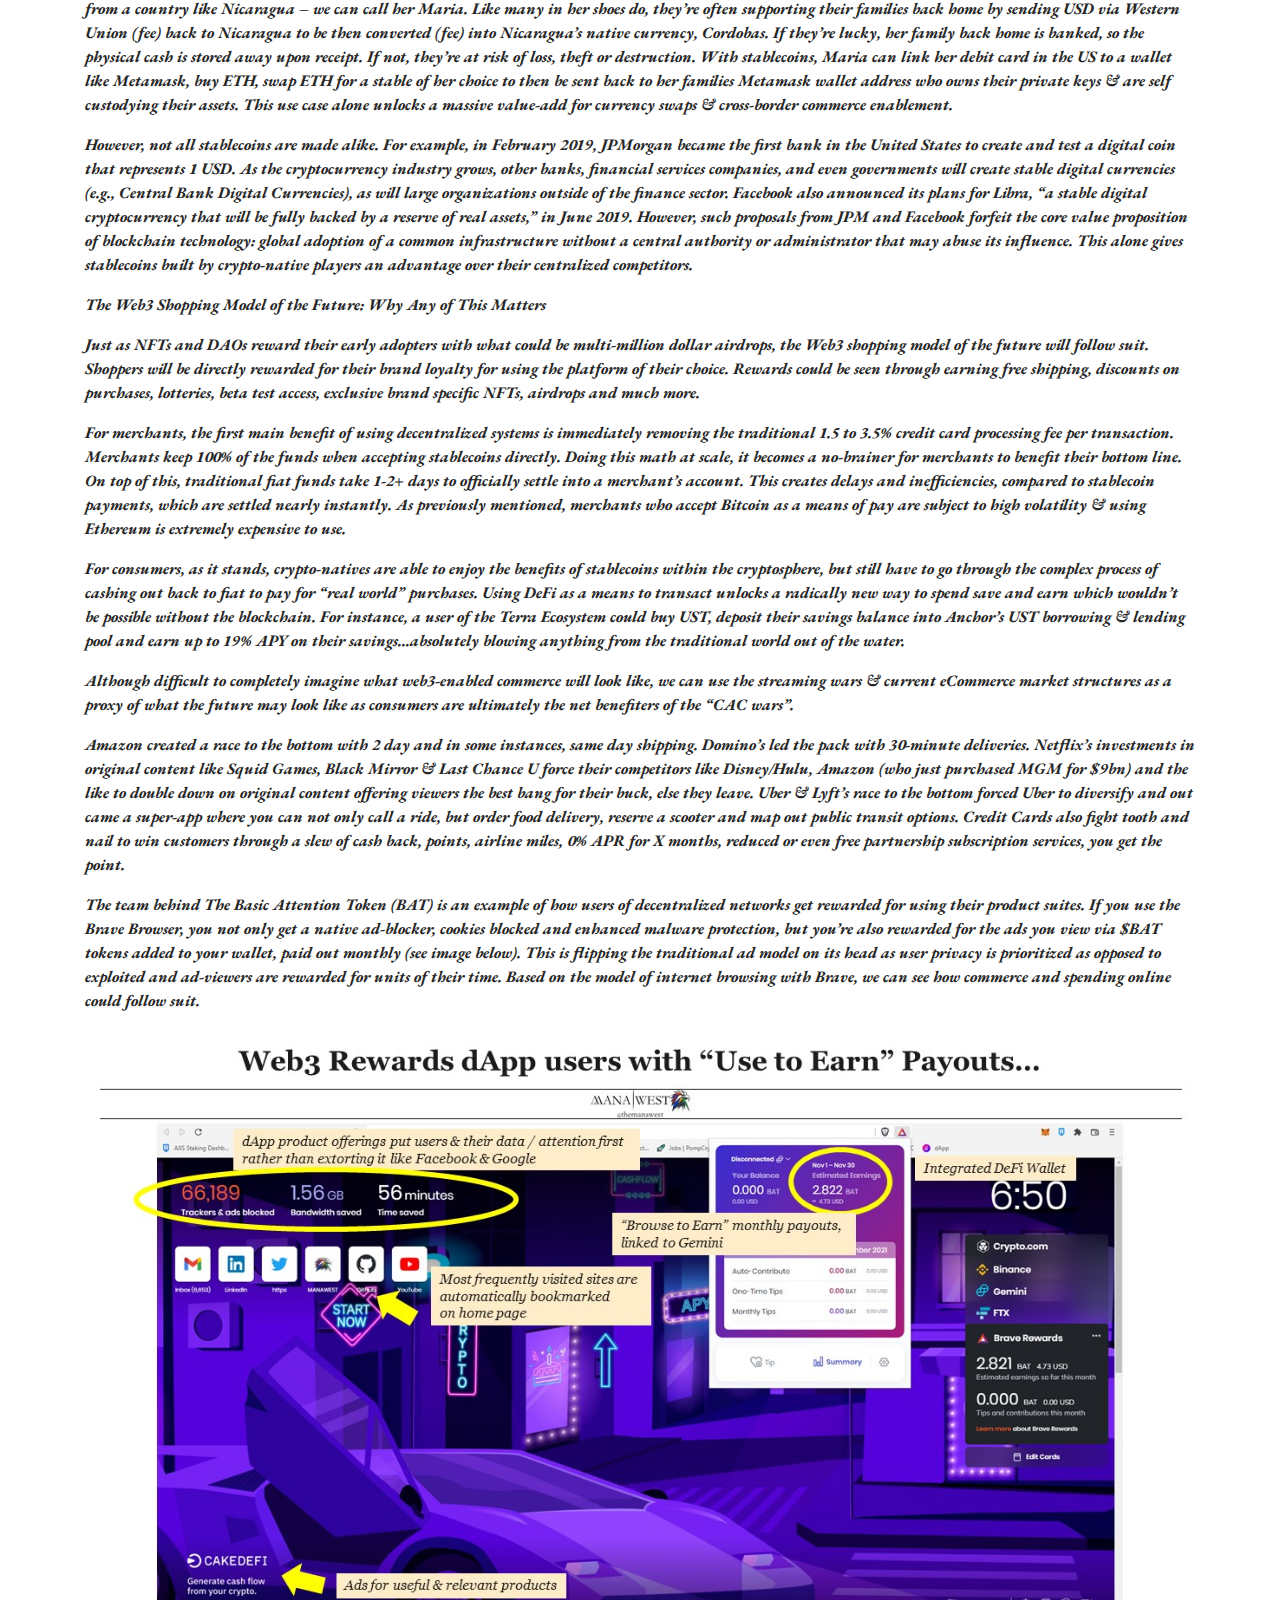
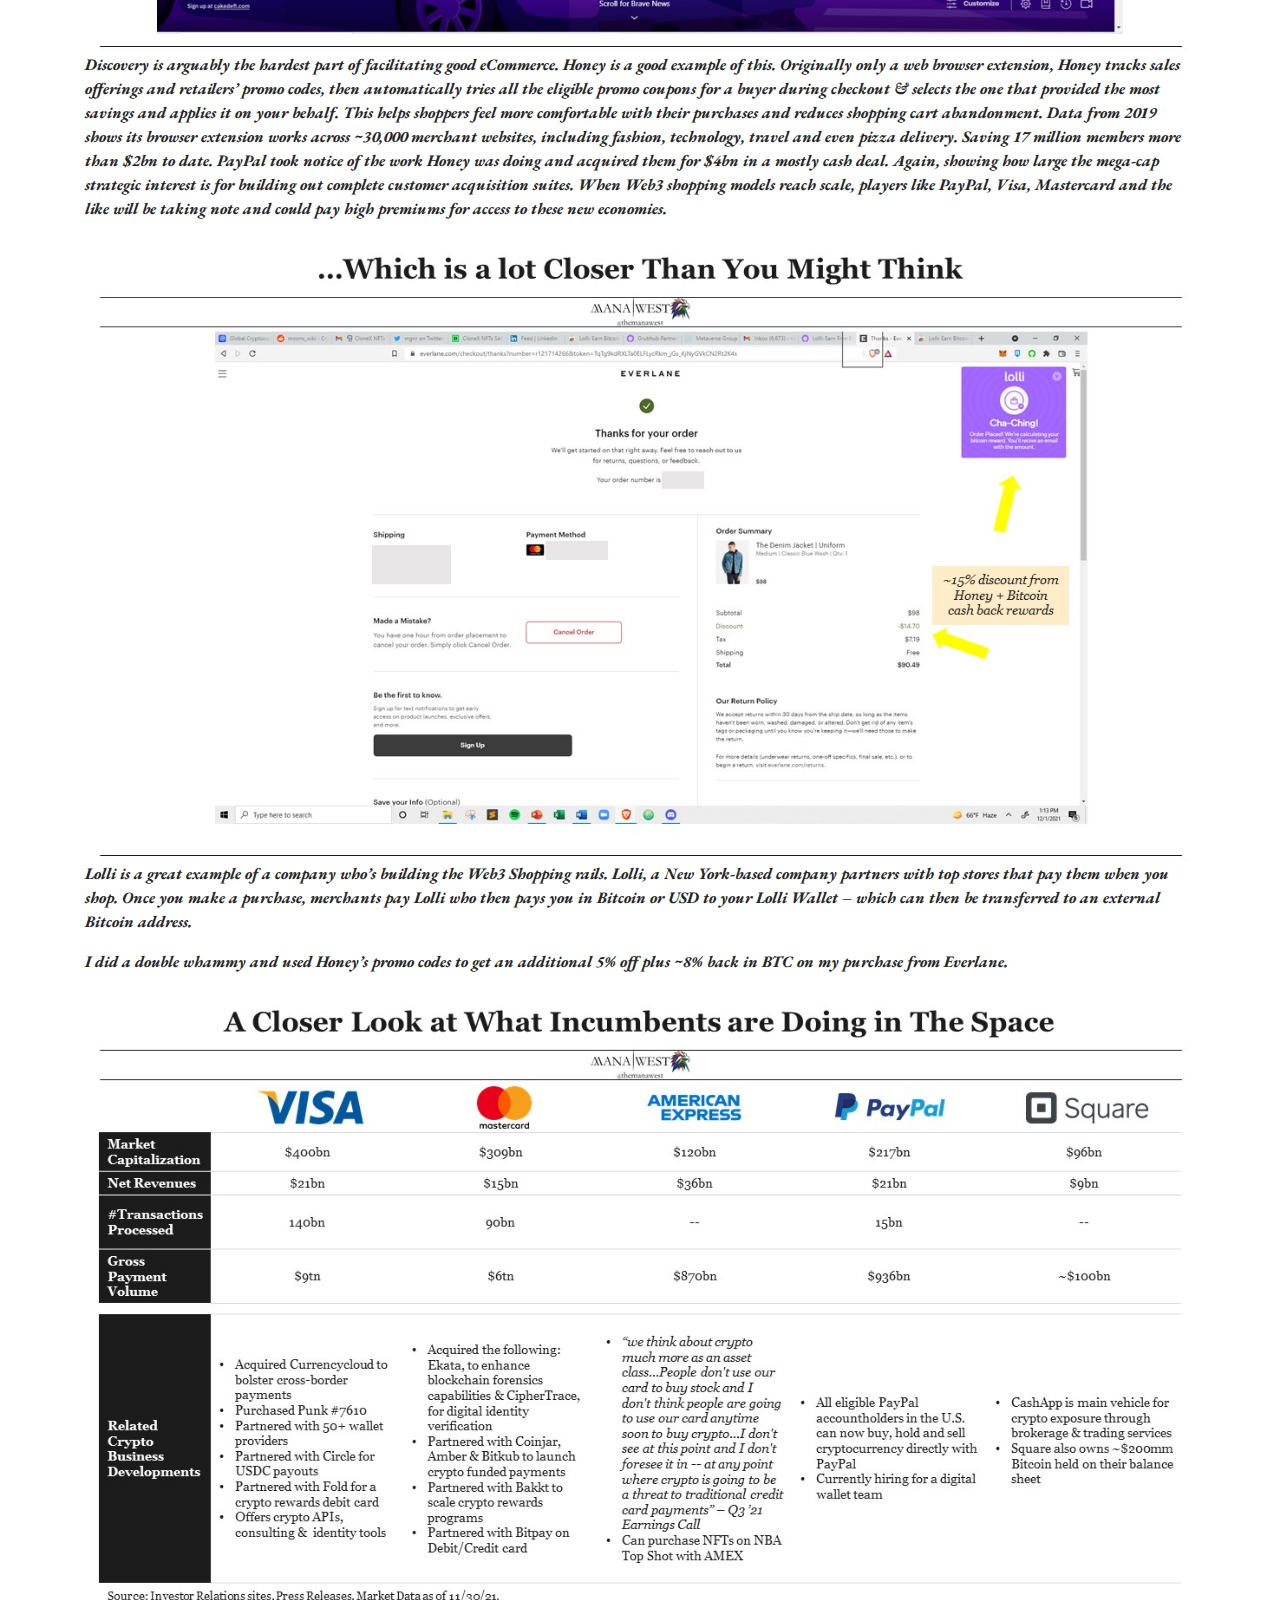
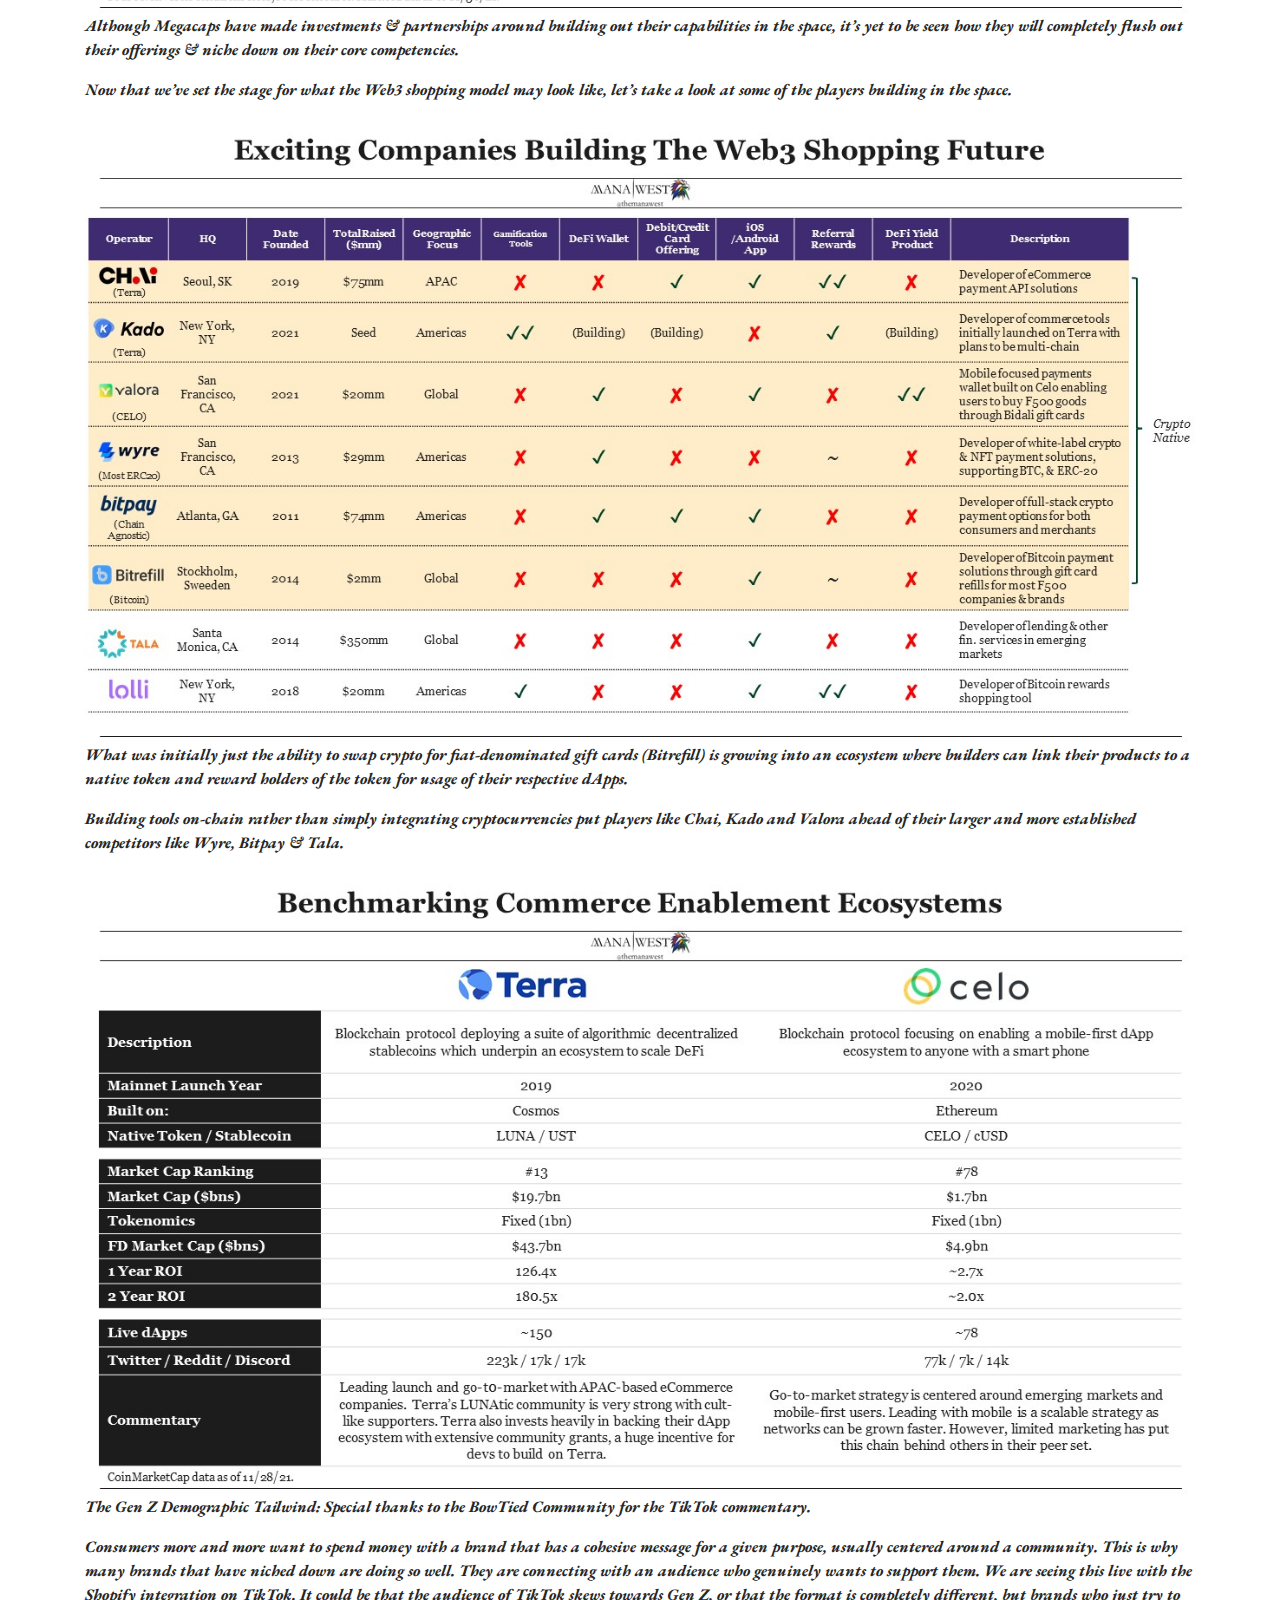
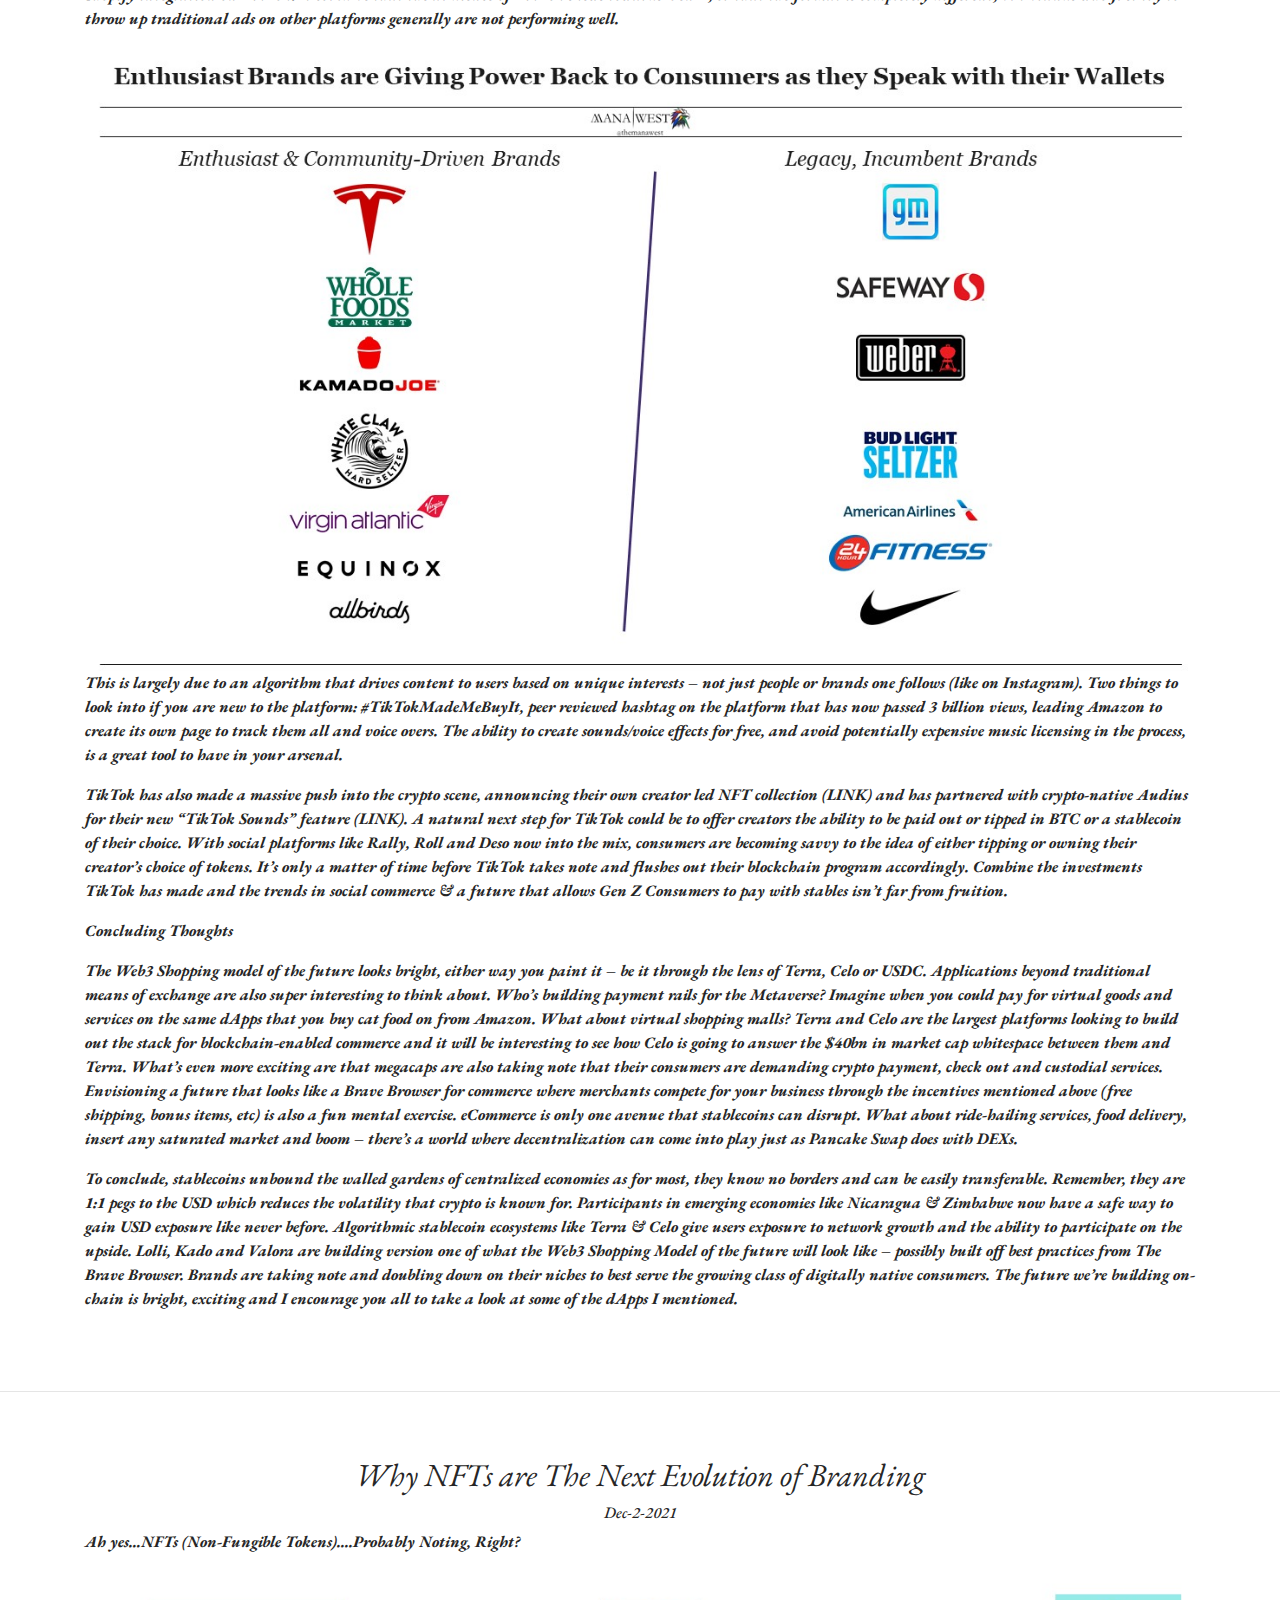
==== commit 4ea588b0: "Update index.html" ====
--- a/index.html
+++ b/index.html
@@ -67,7 +67,7 @@
   <section class="py-5">
     <div class="container">
       <div class="container" id="postheader">
-        <h2 class="font-weight-light">An Overview of Kraken</h2>
+        <h2 class="font-weight-light">An Overview of CoinList</h2>
         <h6>Jan-03-2022</h6>
       </div>
       <div id = "content">
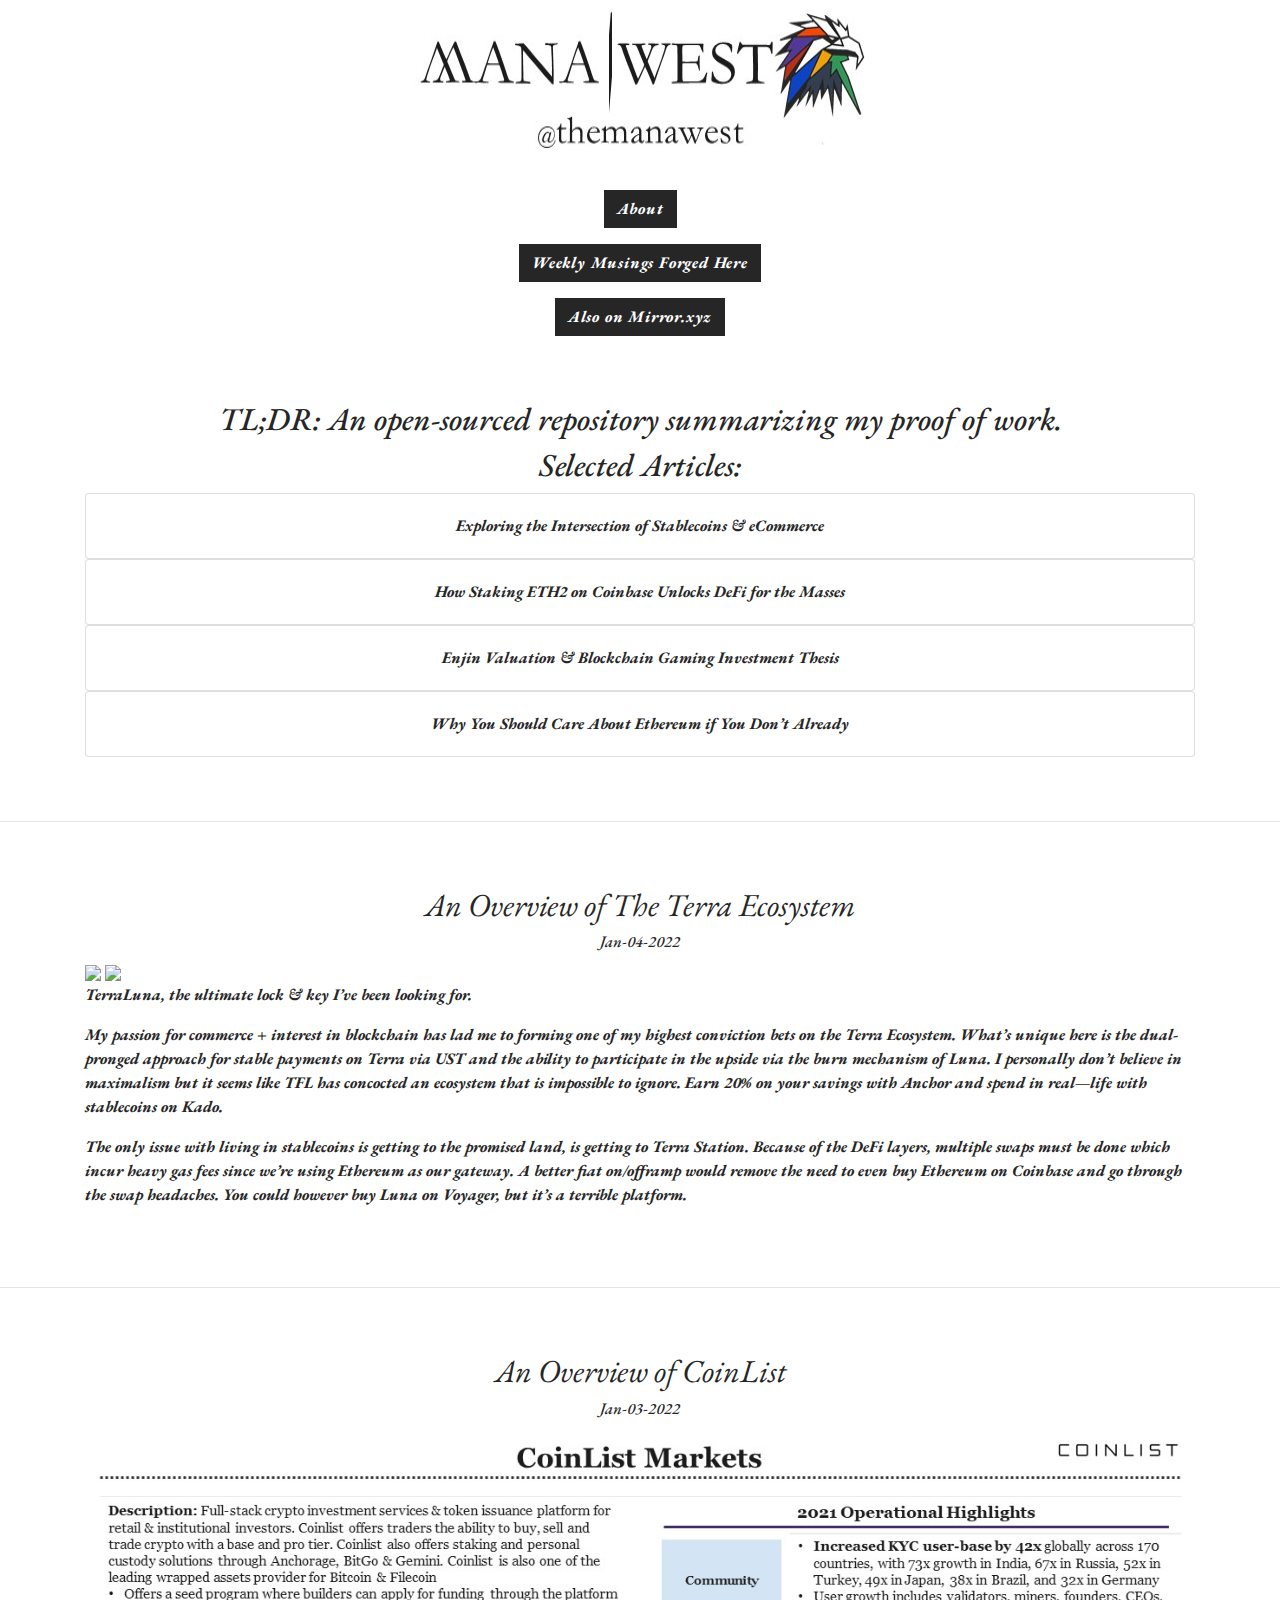
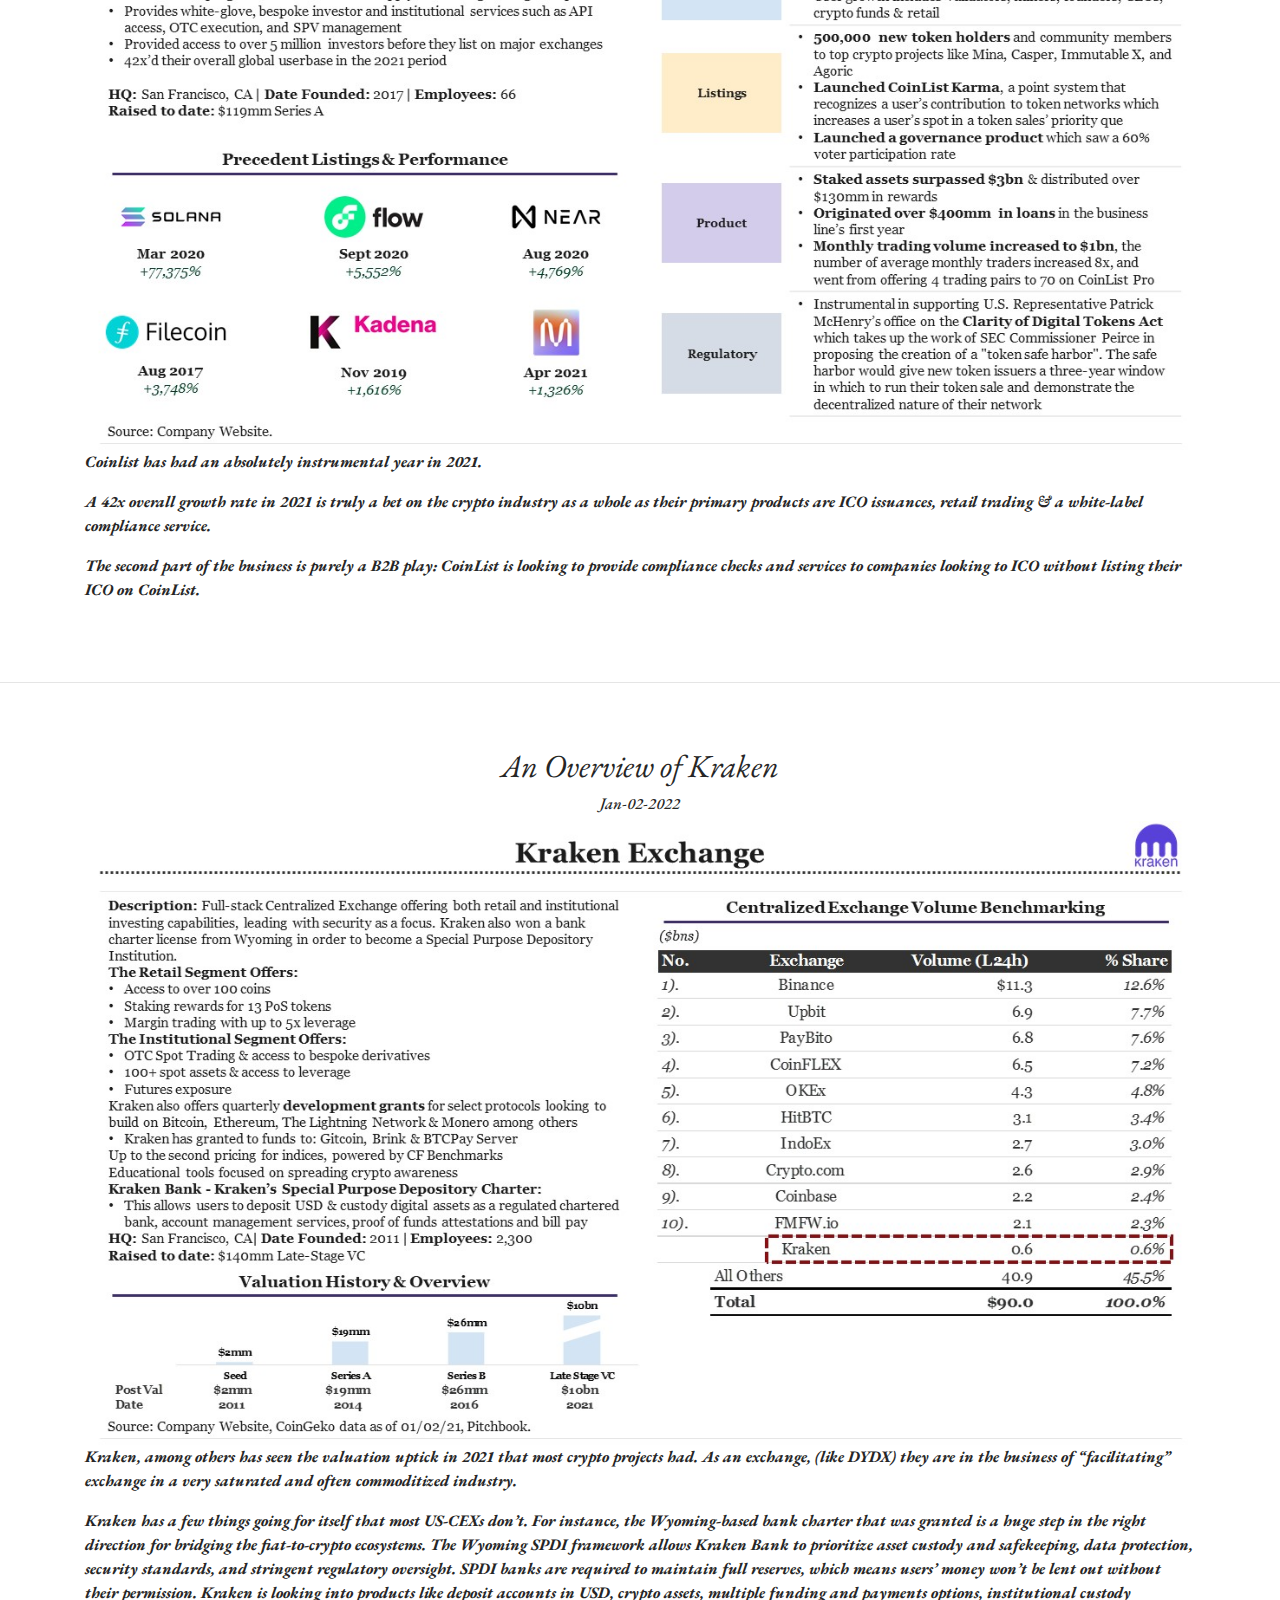
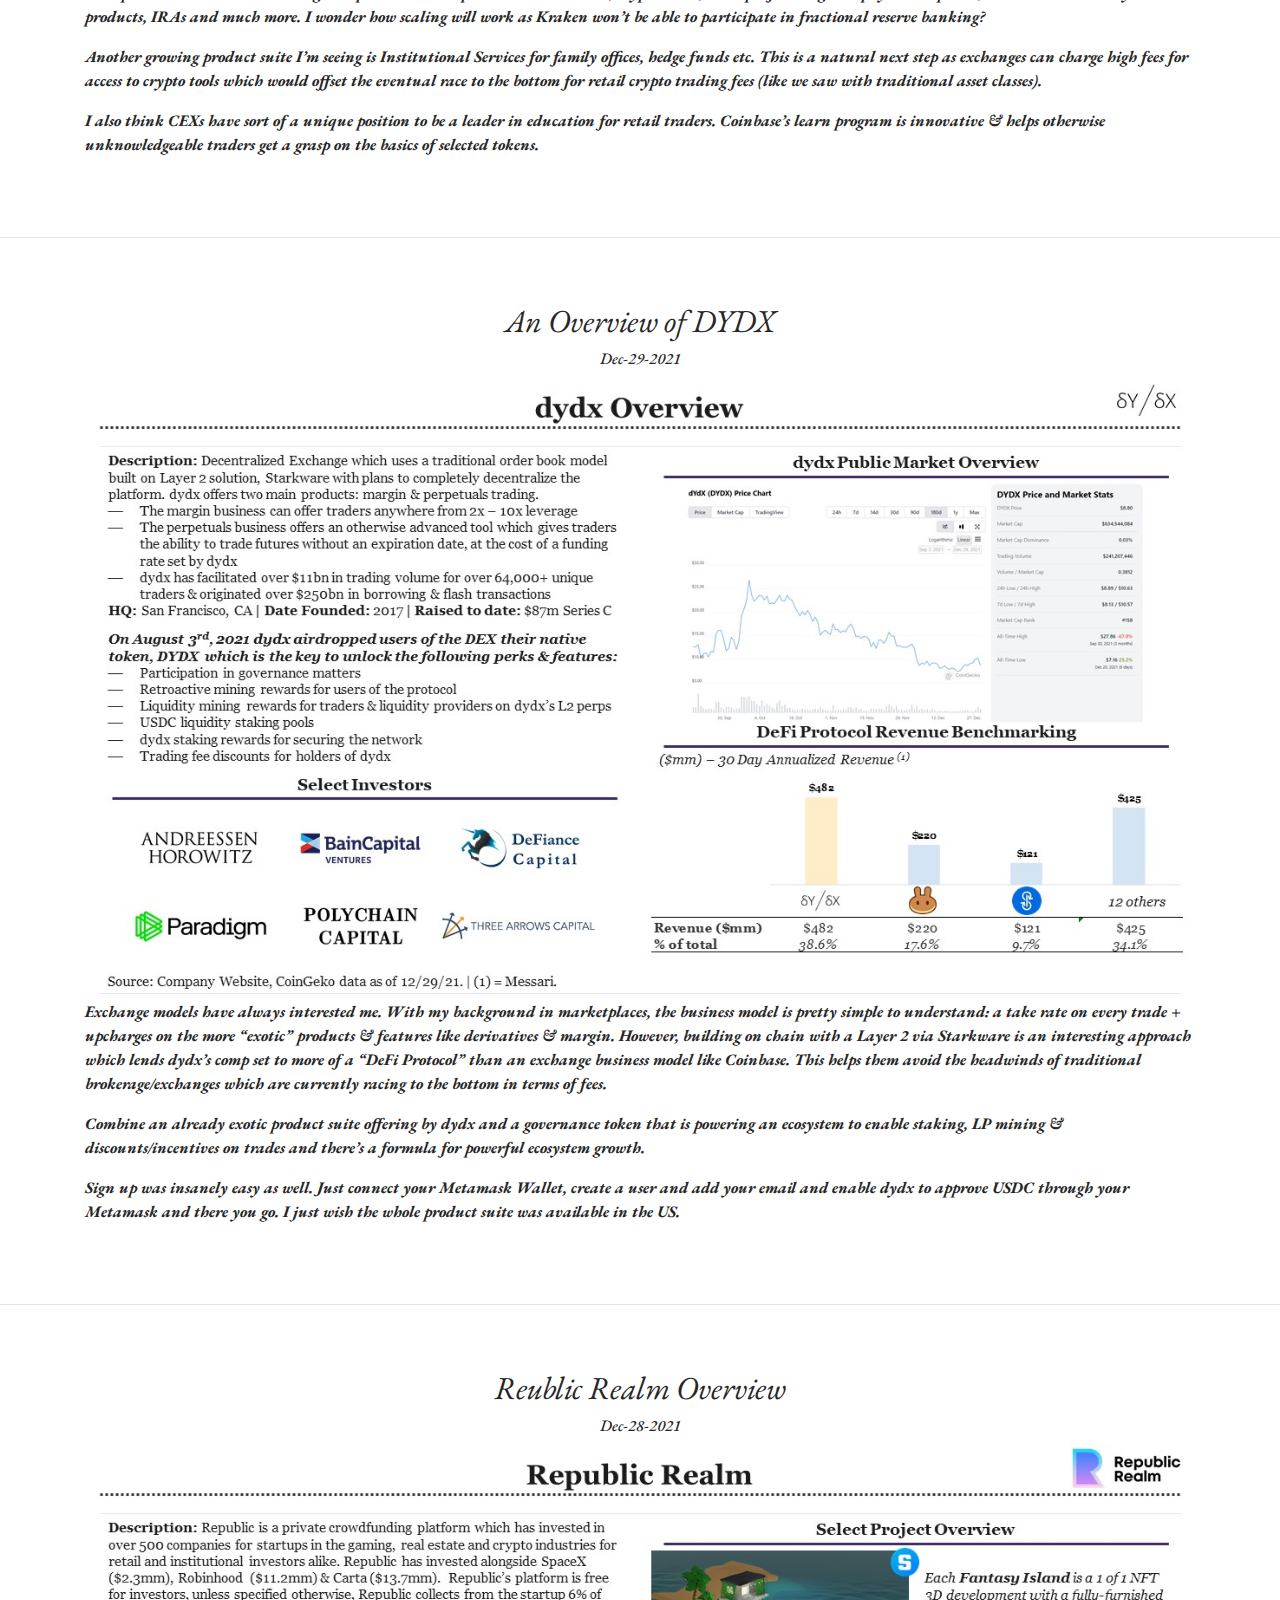
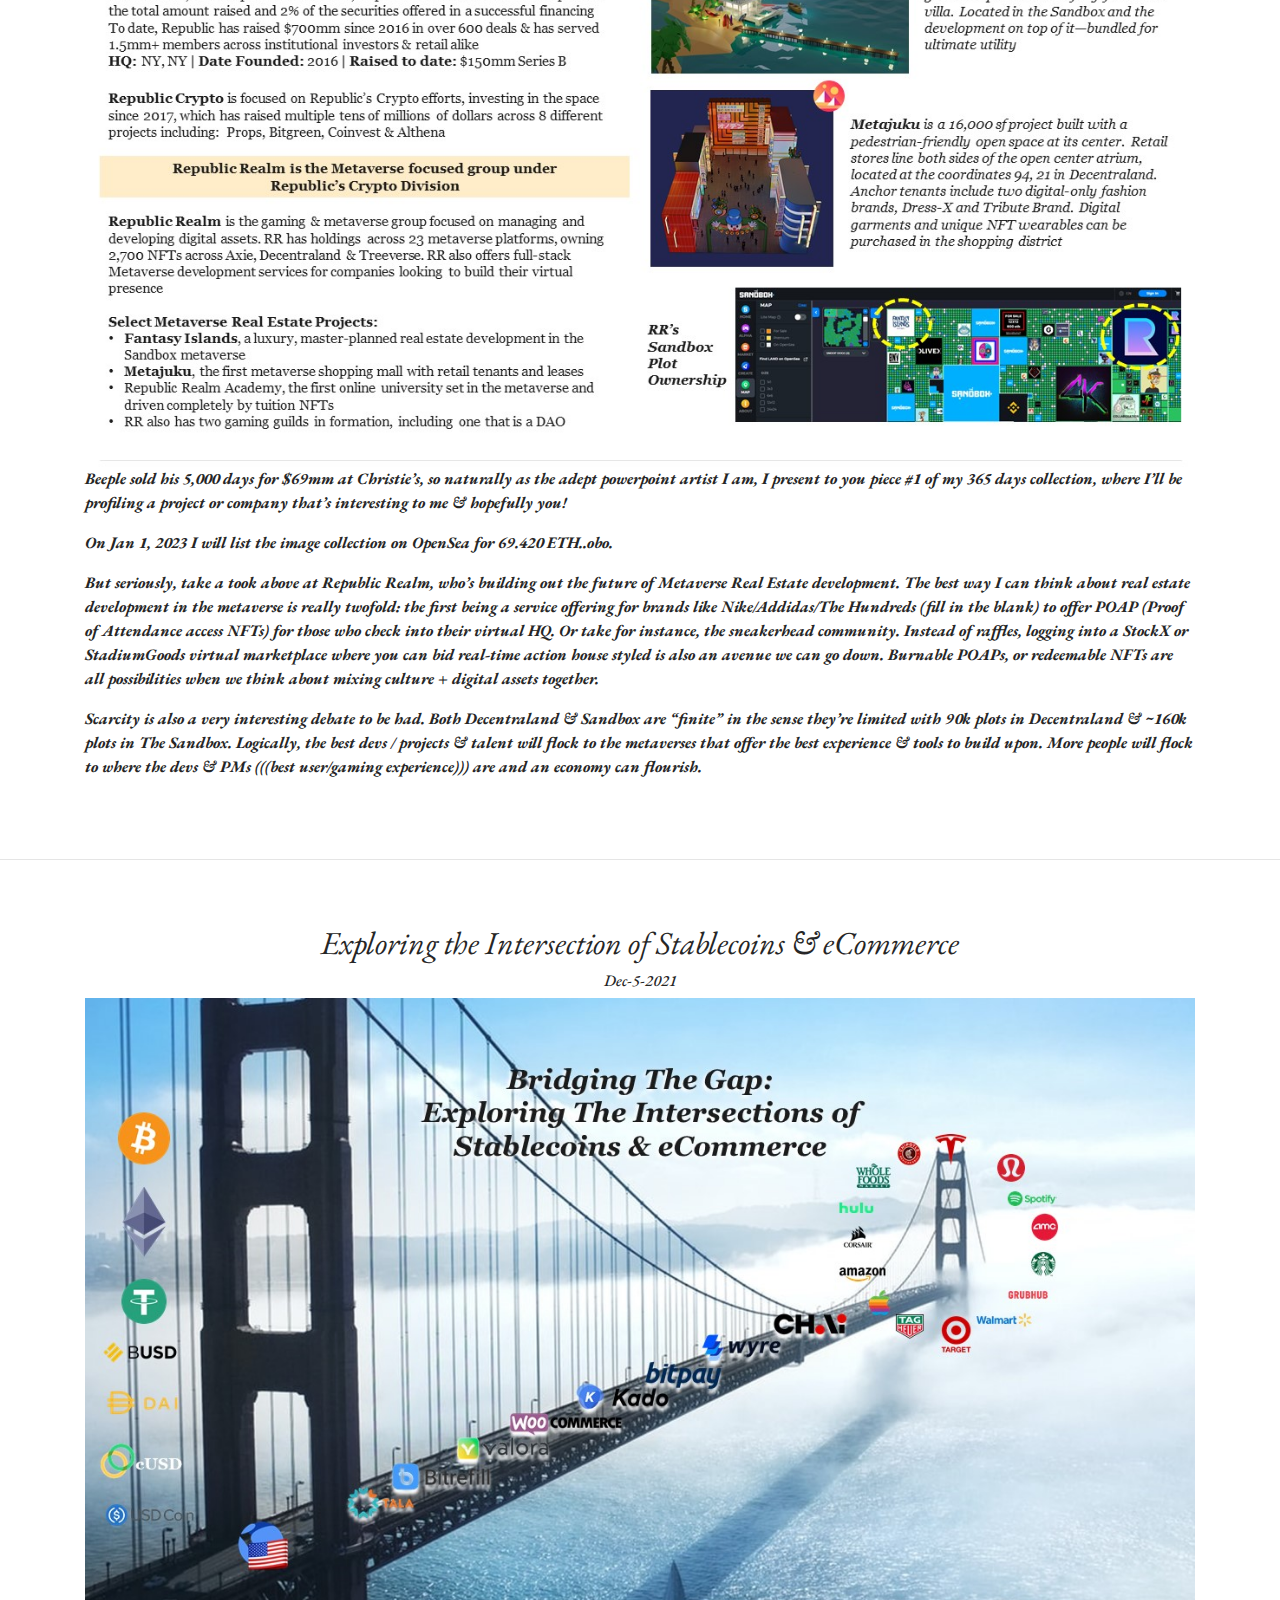
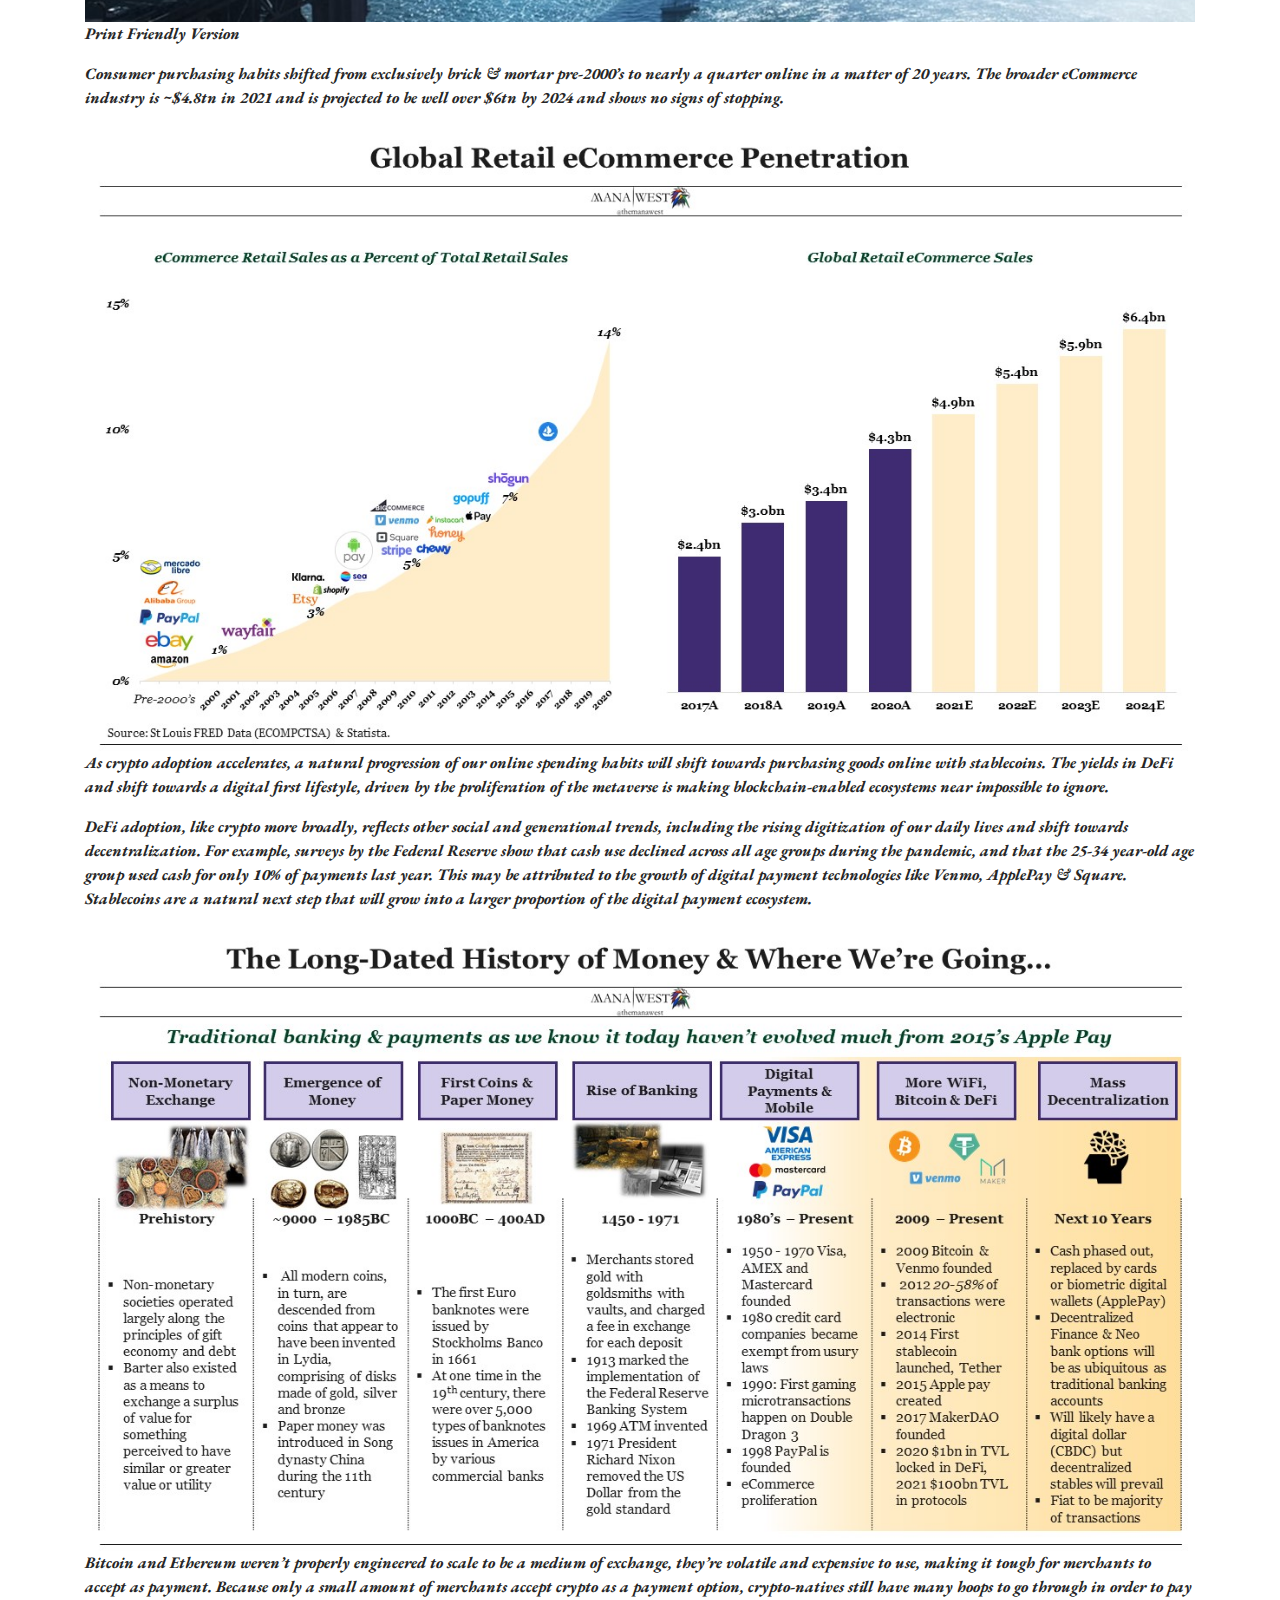
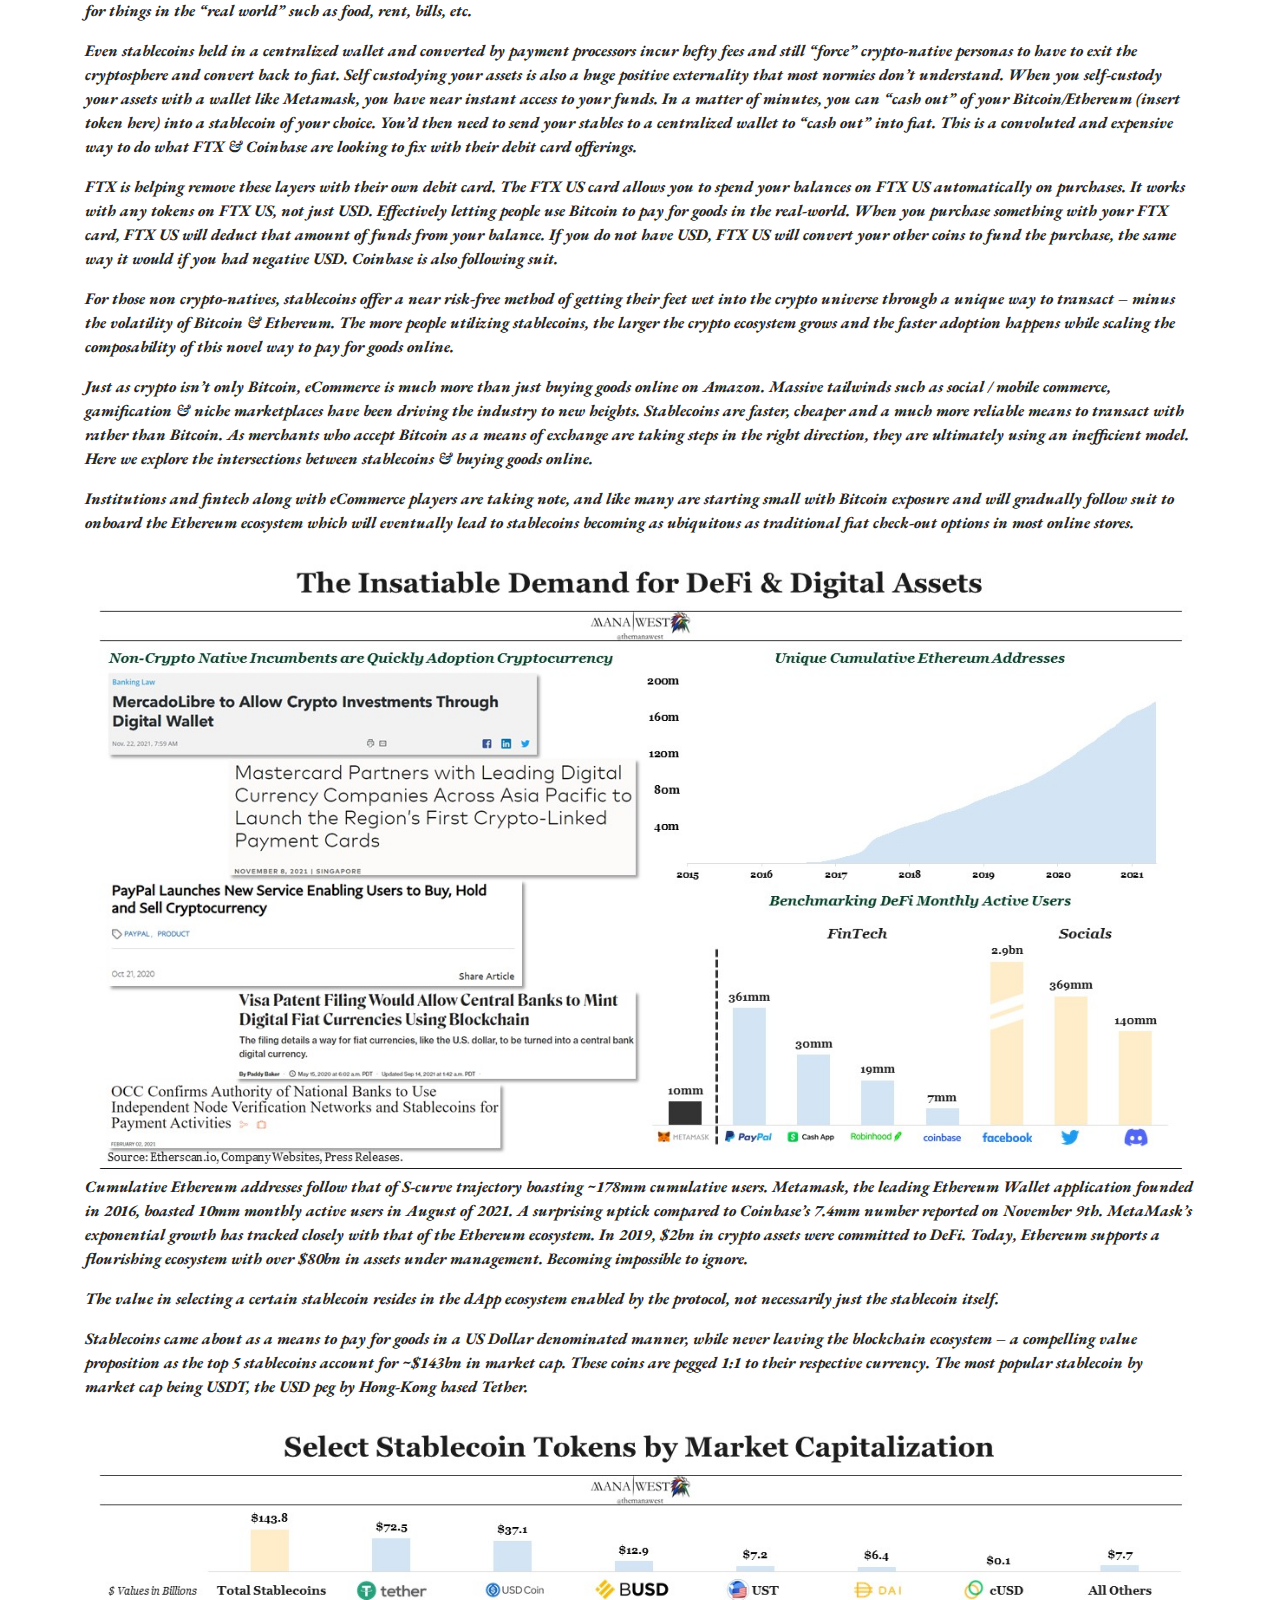
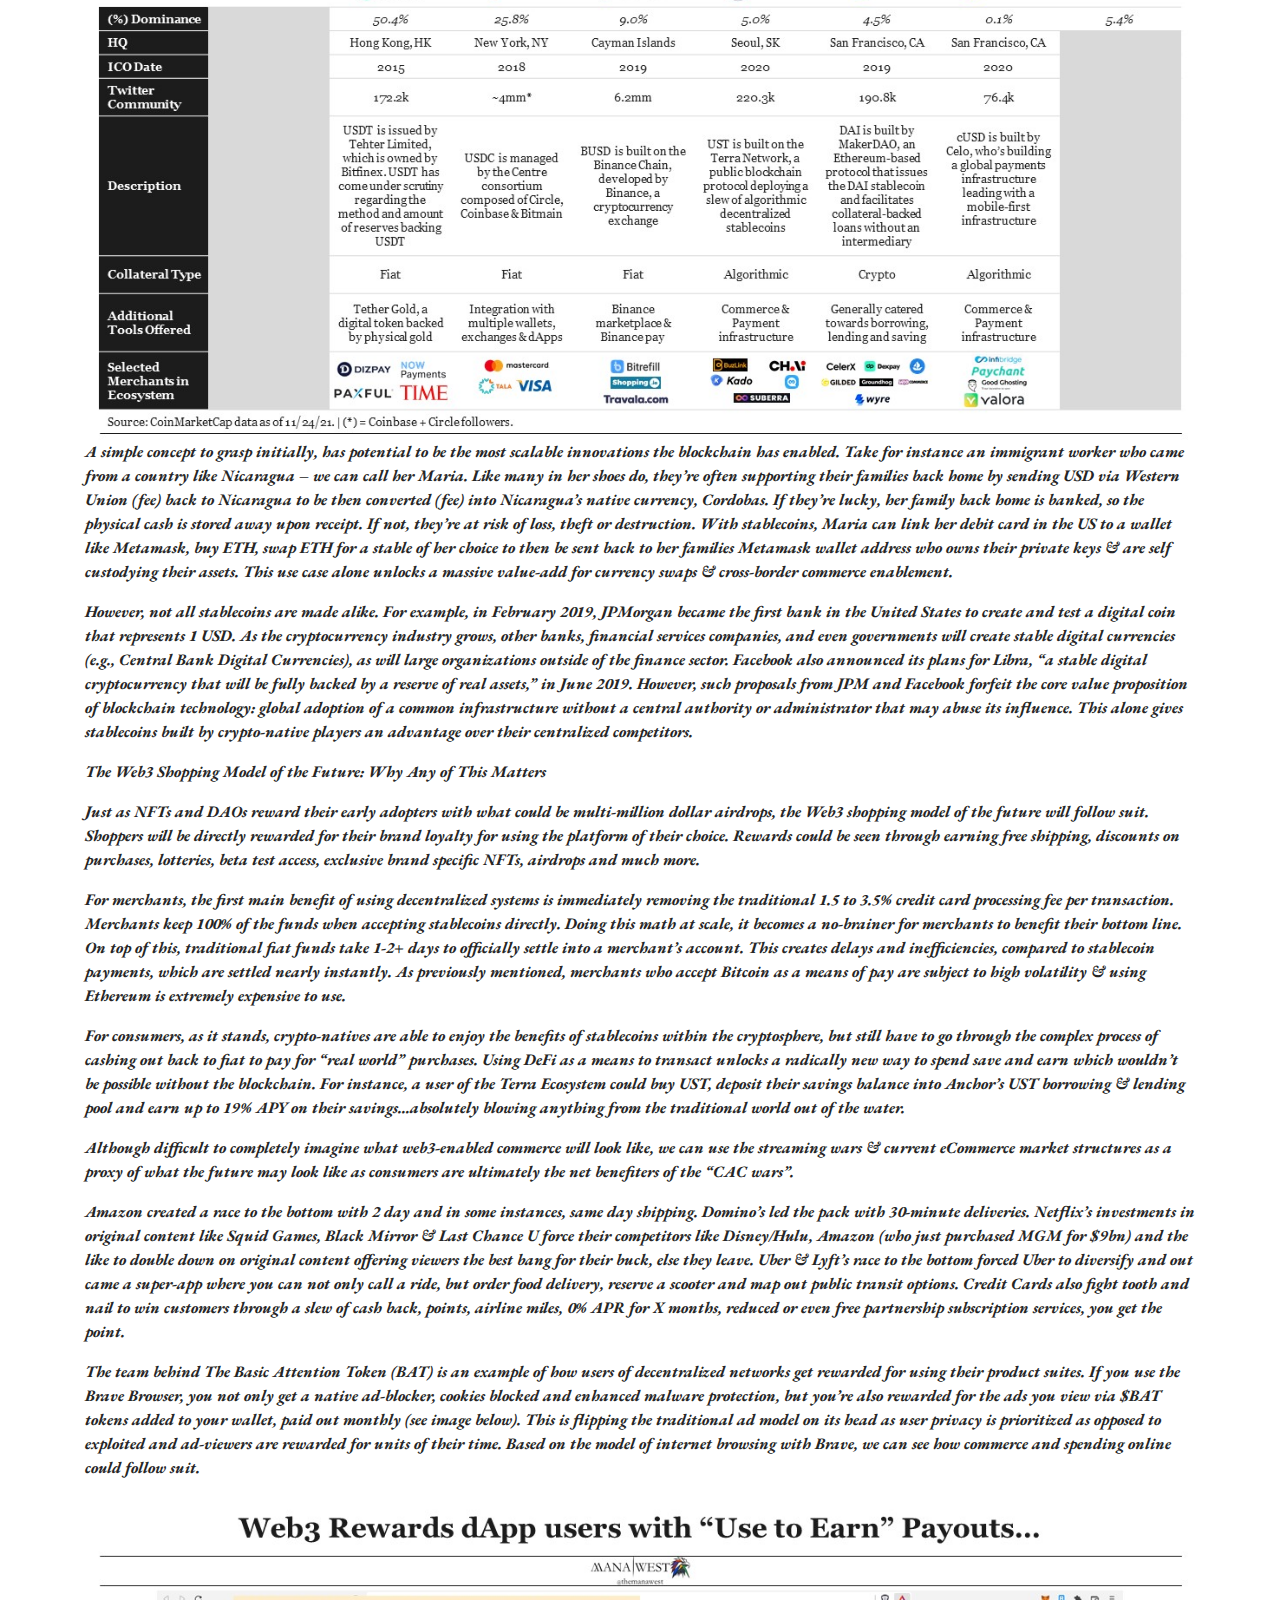
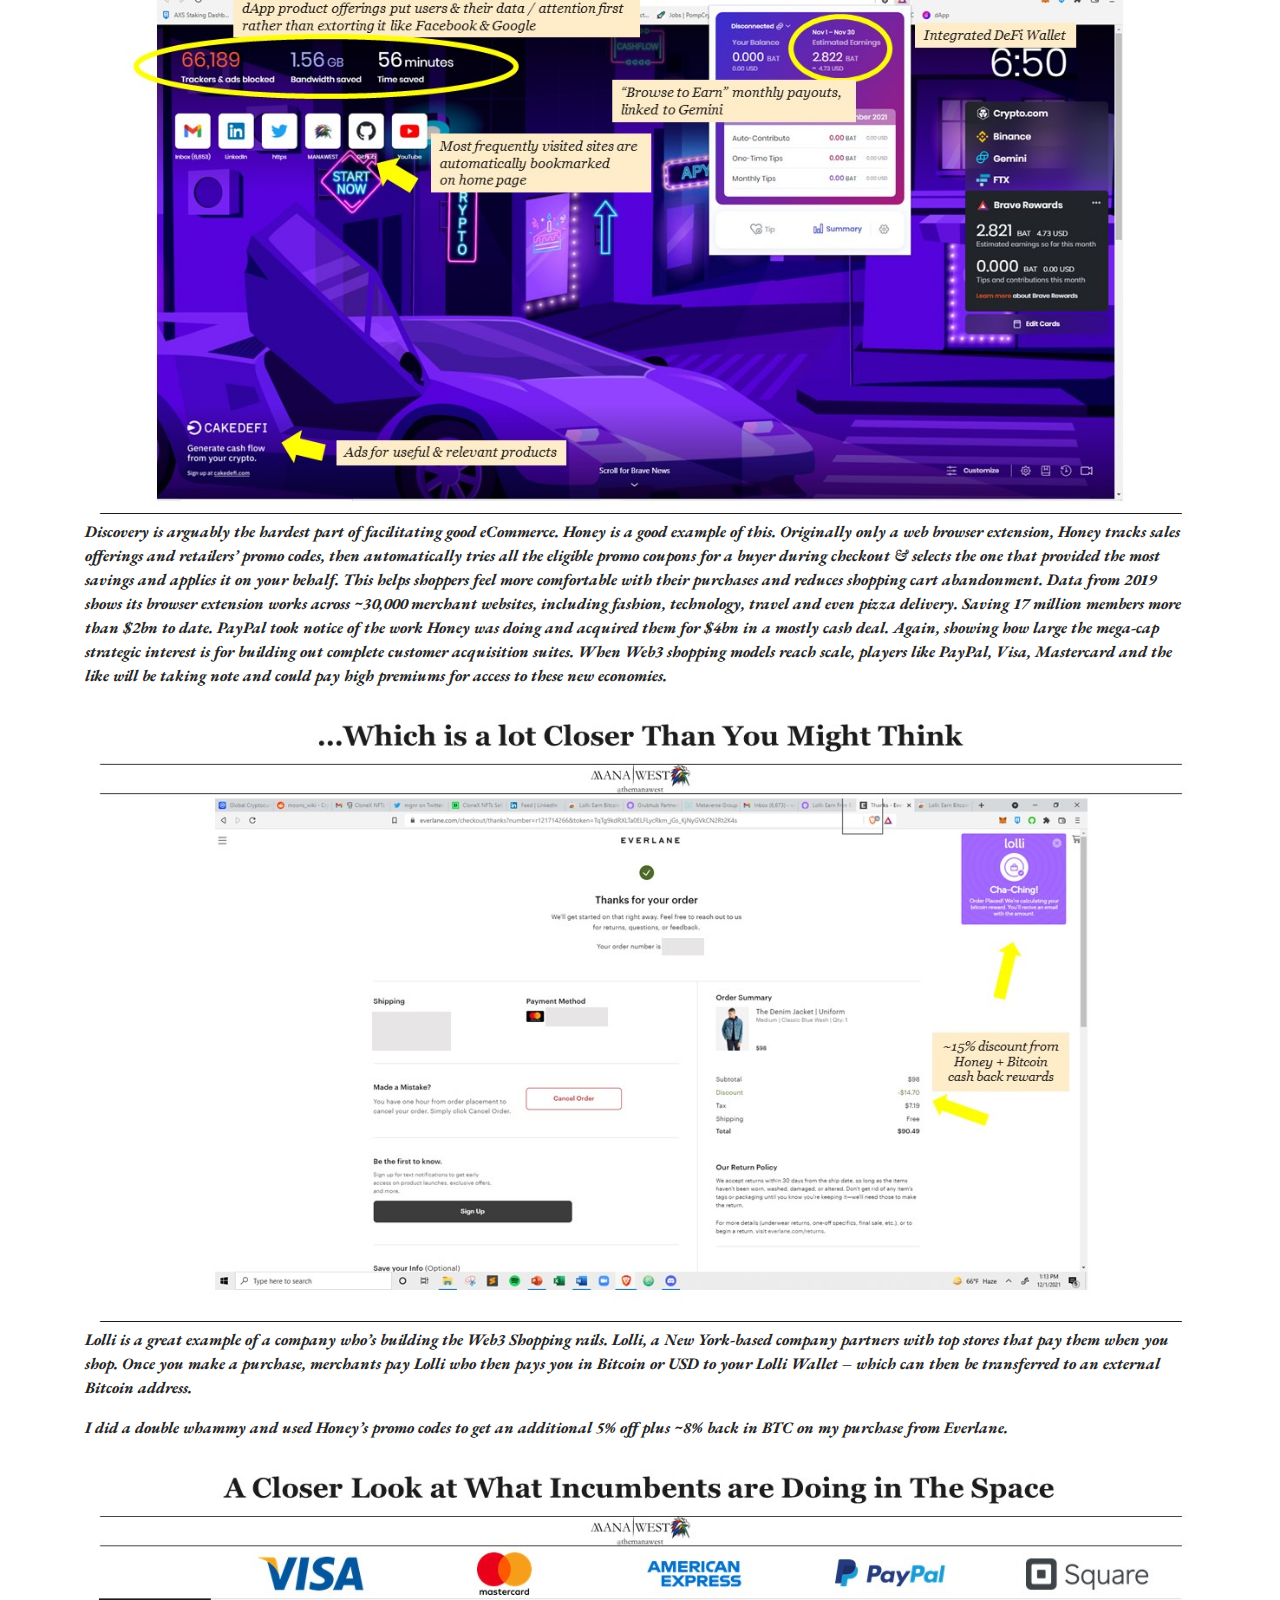
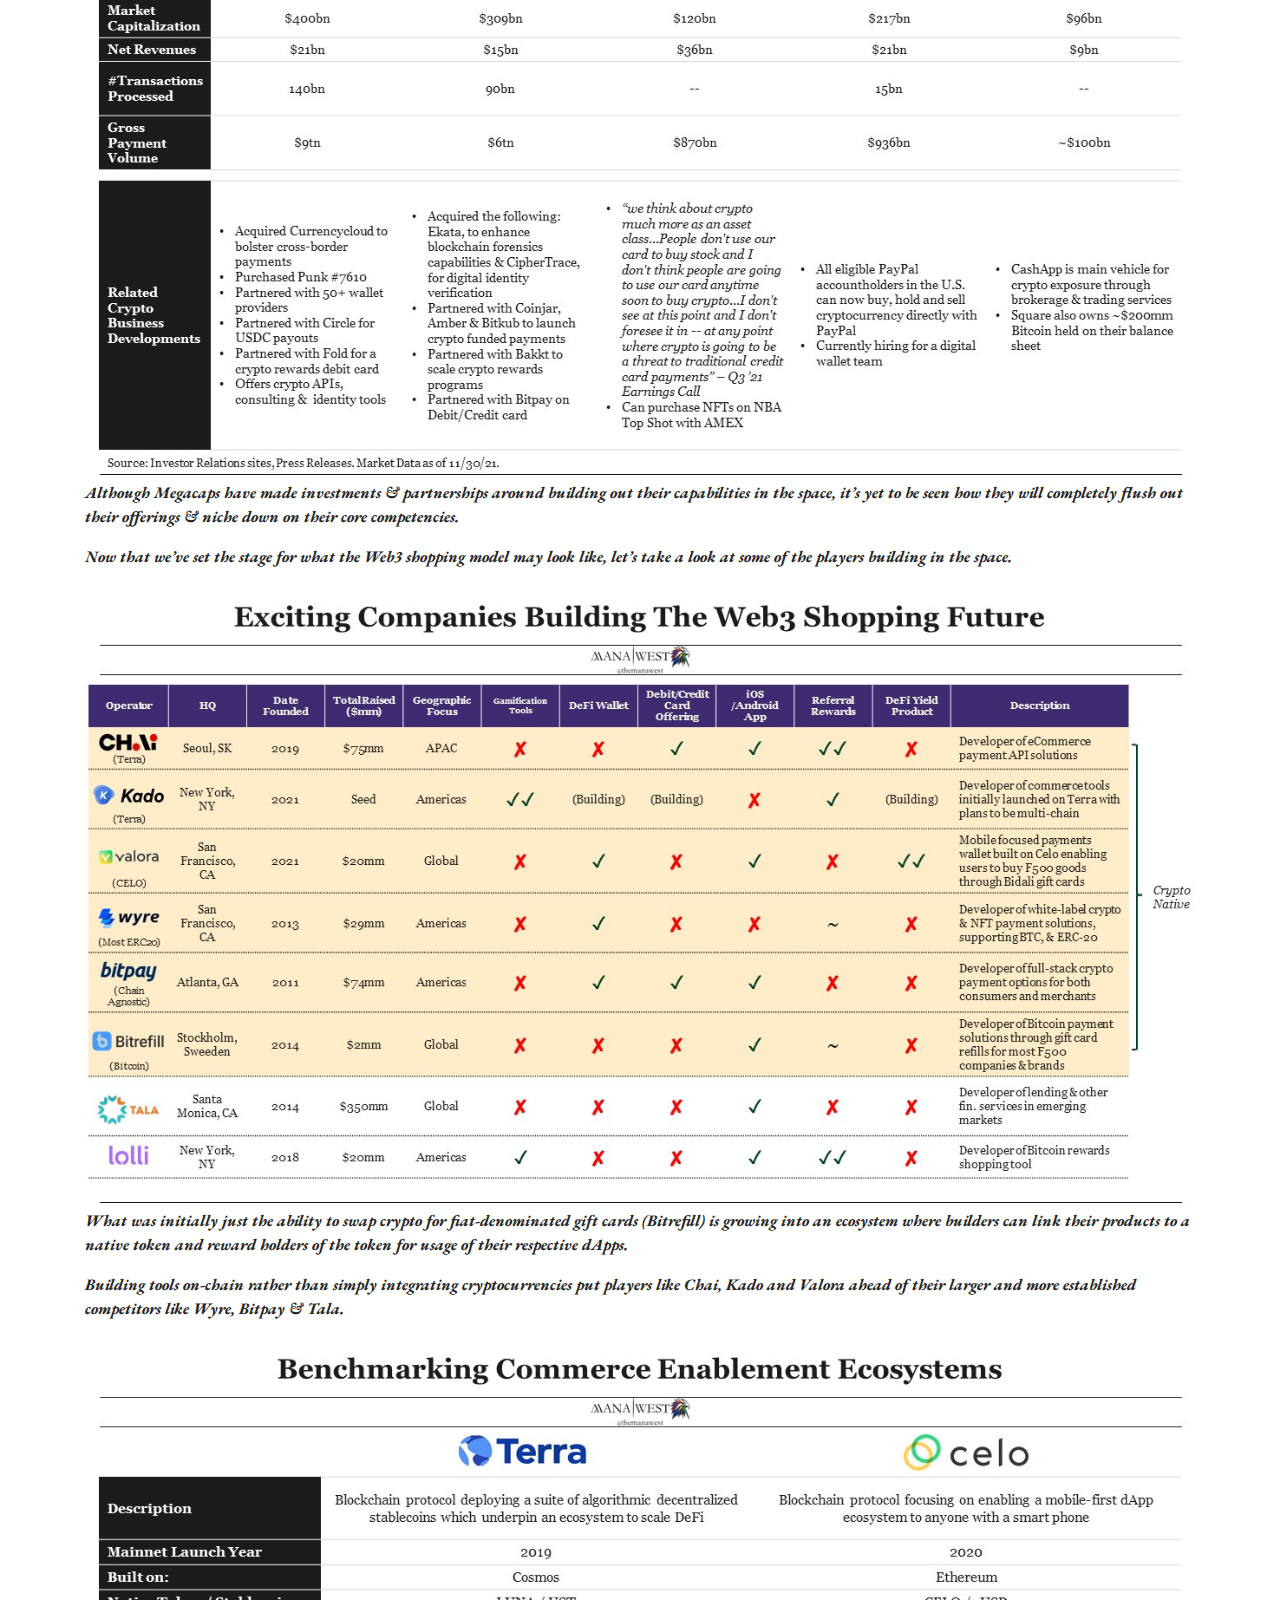
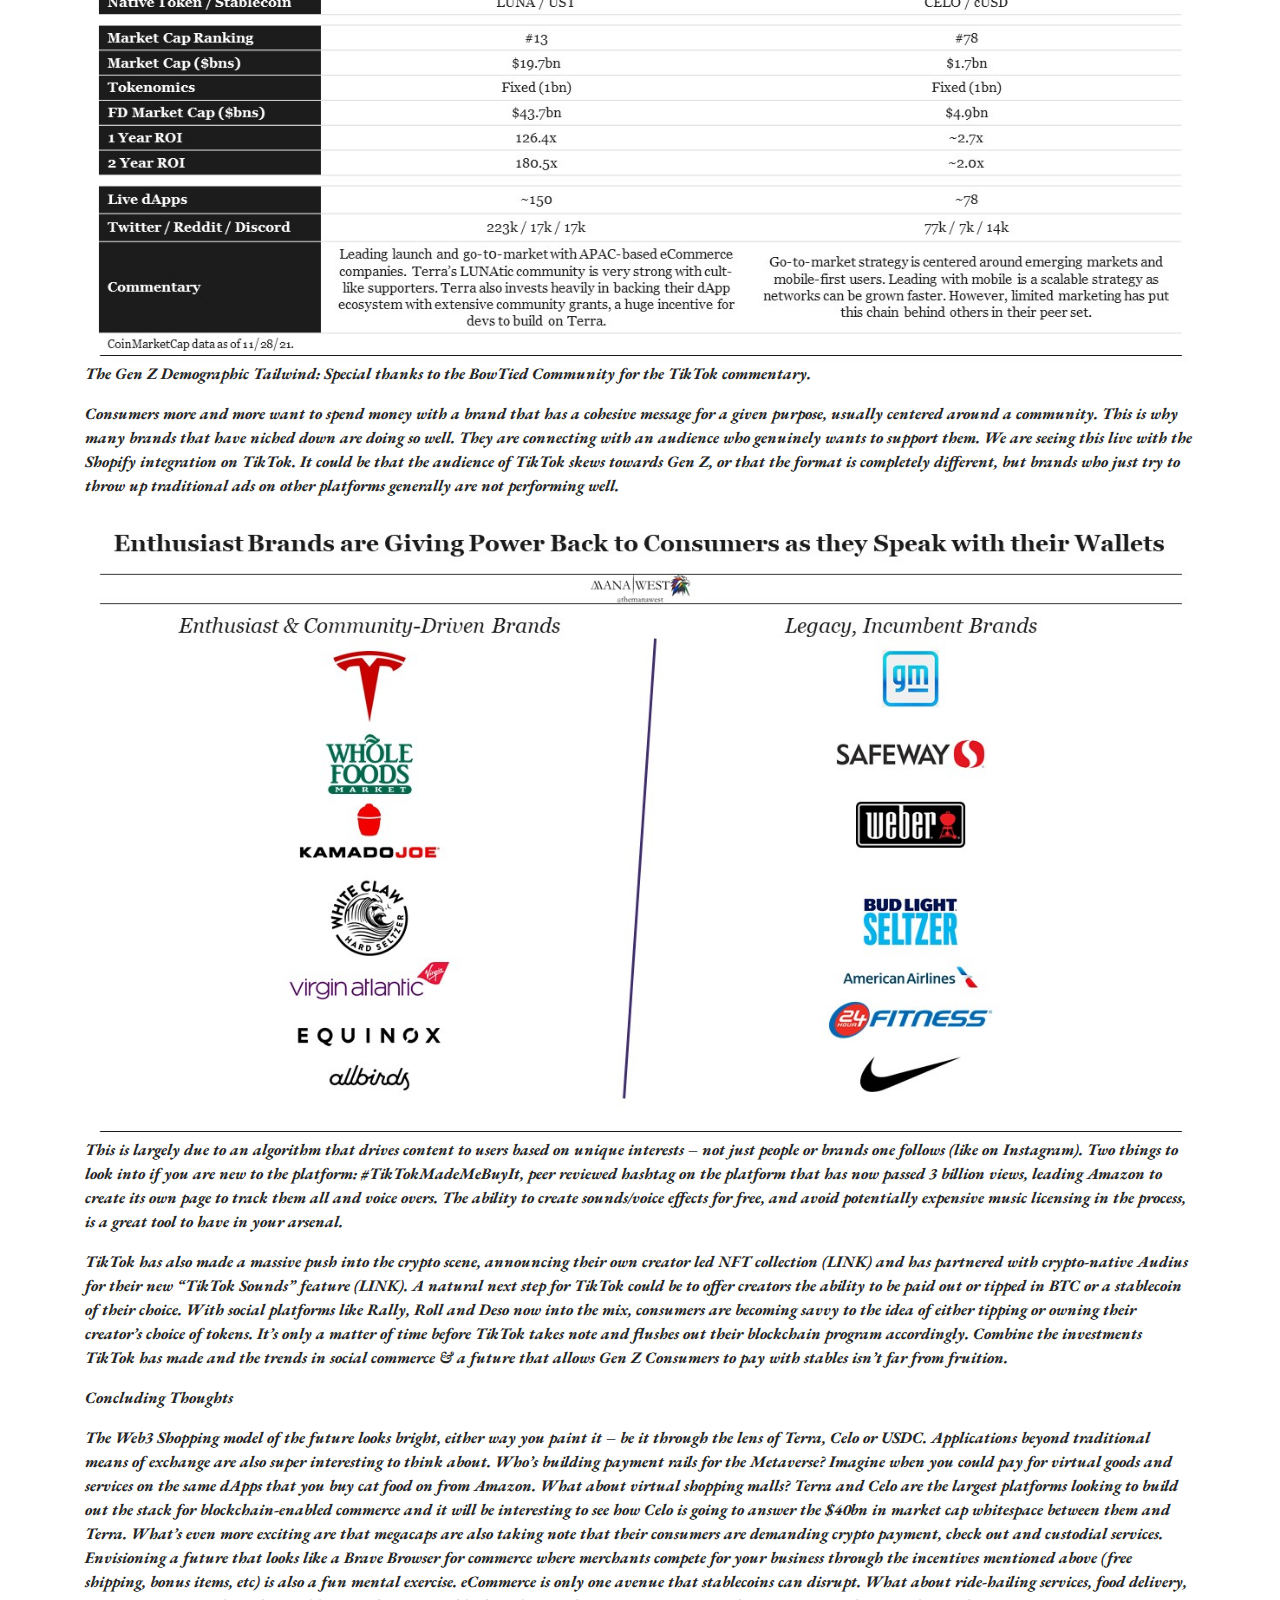
==== commit 29dde61e: "Update index.html" ====
--- a/index.html
+++ b/index.html
@@ -60,6 +60,26 @@
   </div>
   </section>
   <!-- END MANDATE -->
+  
+   <!-- START Post Content -->
+<hr>
+<div id ="post">
+  <section class="py-5">
+    <div class="container">
+      <div class="container" id="postheader">
+        <h2 class="font-weight-light">An Overview of The Terra Ecosystem</h2>
+        <h6>Jan-04-2022</h6>
+      </div>
+      <div id = "content">
+        <img src="terraformlabs1.jpg" style="width:100%;">
+        <img src="terraformlabs2.jpg" style="width:100%;">
+        <p>TerraLuna, the ultimate lock & key I’ve been looking for. </p>
+        <p>My passion for commerce + interest in blockchain has lad me to forming one of my highest conviction bets on the Terra Ecosystem. What’s unique here is the dual-pronged approach for stable payments on Terra via UST and the ability to participate in the upside via the burn mechanism of Luna. I personally don’t believe in maximalism but it seems like TFL has concocted an ecosystem that is impossible to ignore. Earn 20% on your savings with Anchor and spend in real—life with stablecoins on Kado. </p>
+        <p>The only issue with living in stablecoins is getting to the promised land, is getting to Terra Station. Because of the DeFi layers, multiple swaps must be done which incur heavy gas fees since we’re using Ethereum as our gateway. A better fiat on/offramp would remove the need to even buy Ethereum on Coinbase and go through the swap headaches. You could however buy Luna on Voyager, but it’s a terrible platform. </p>
+       </div>
+    </div>
+  </section>
+<!-- END Post Content -->
   
   <!-- START Post Content -->
 <hr>
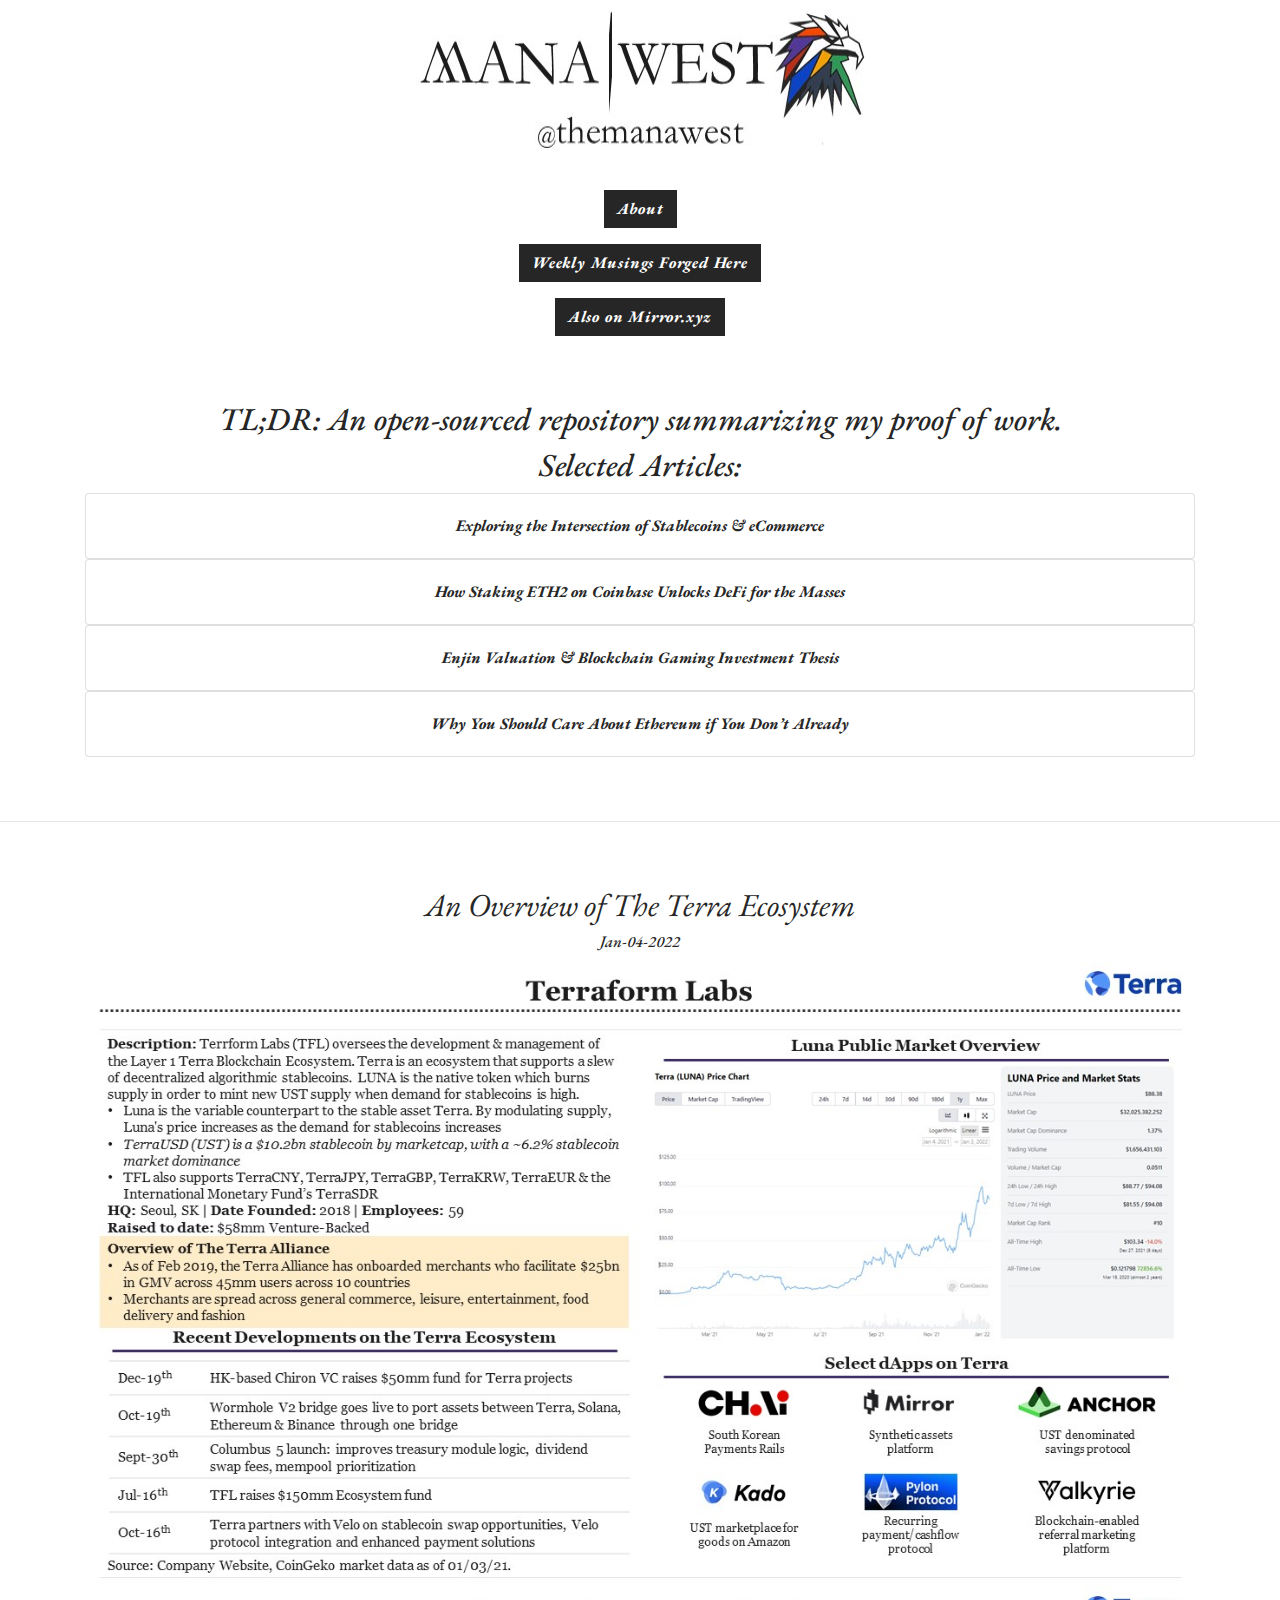
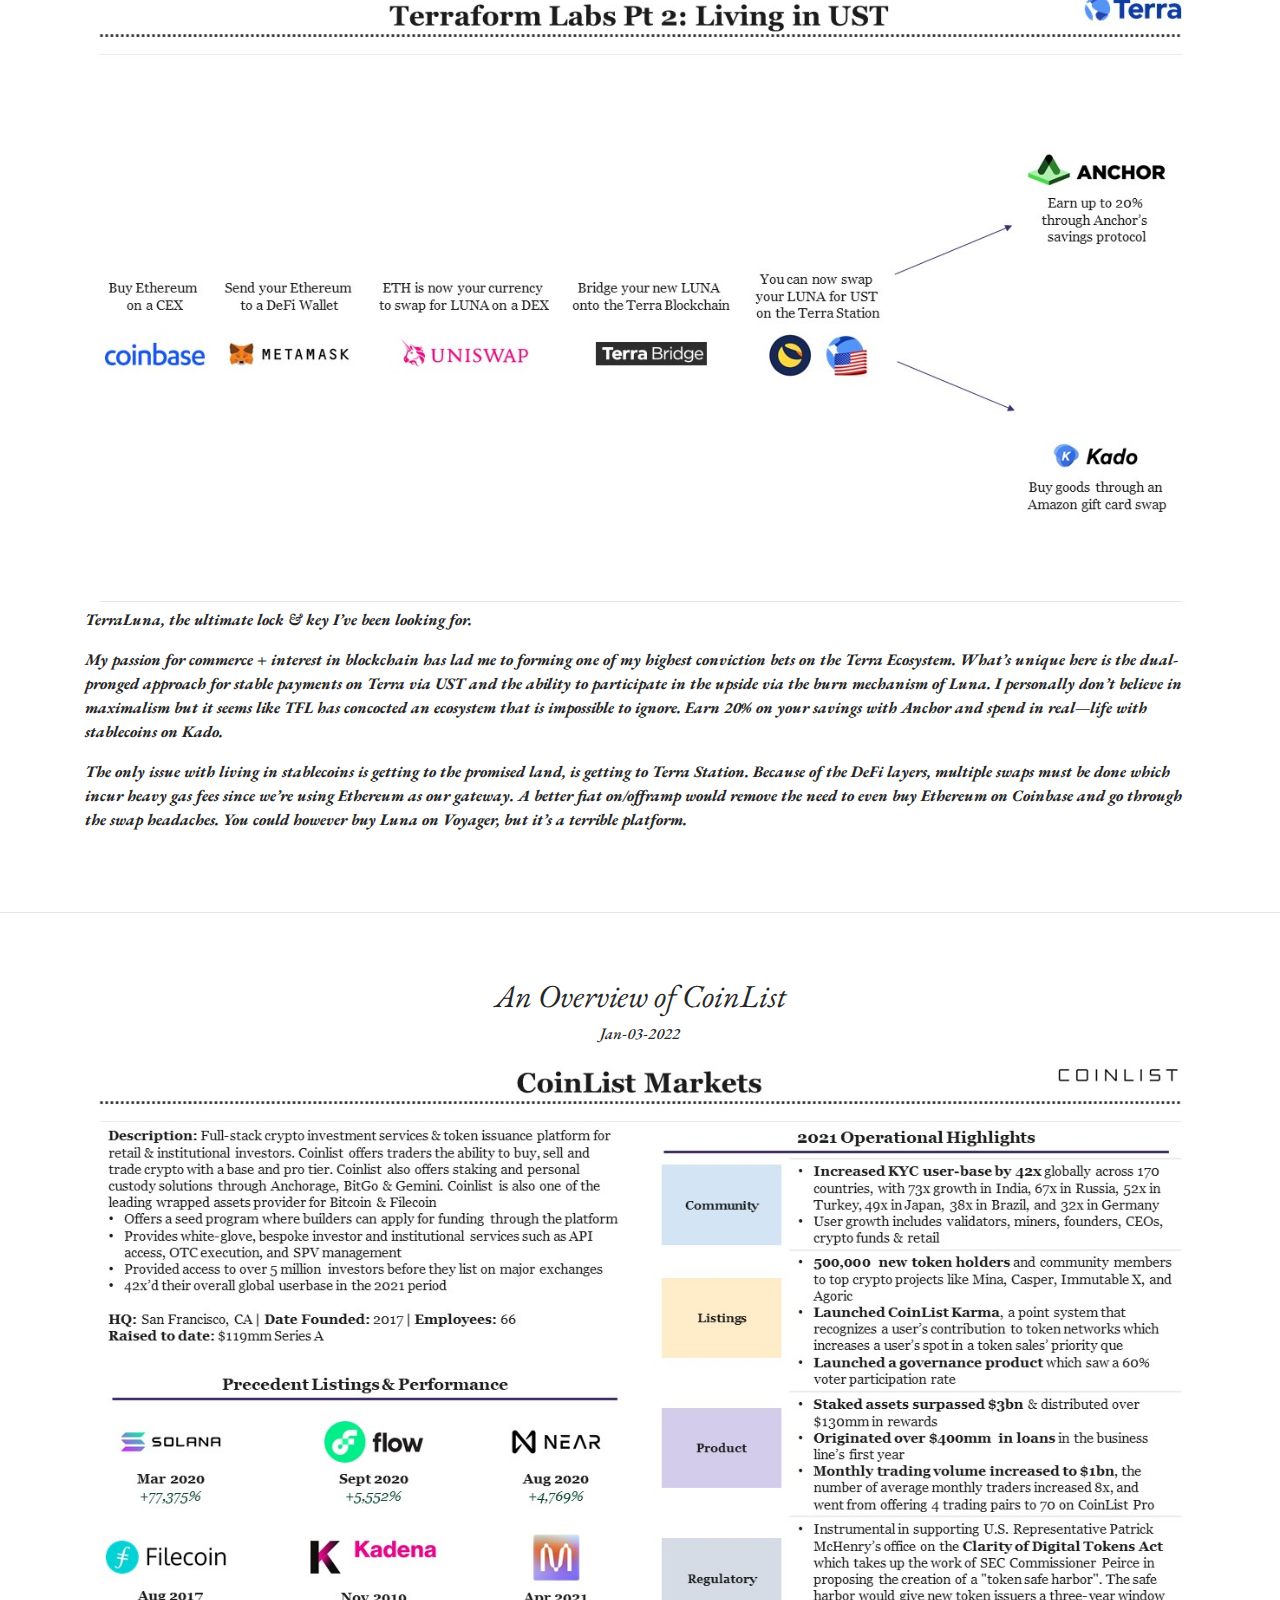
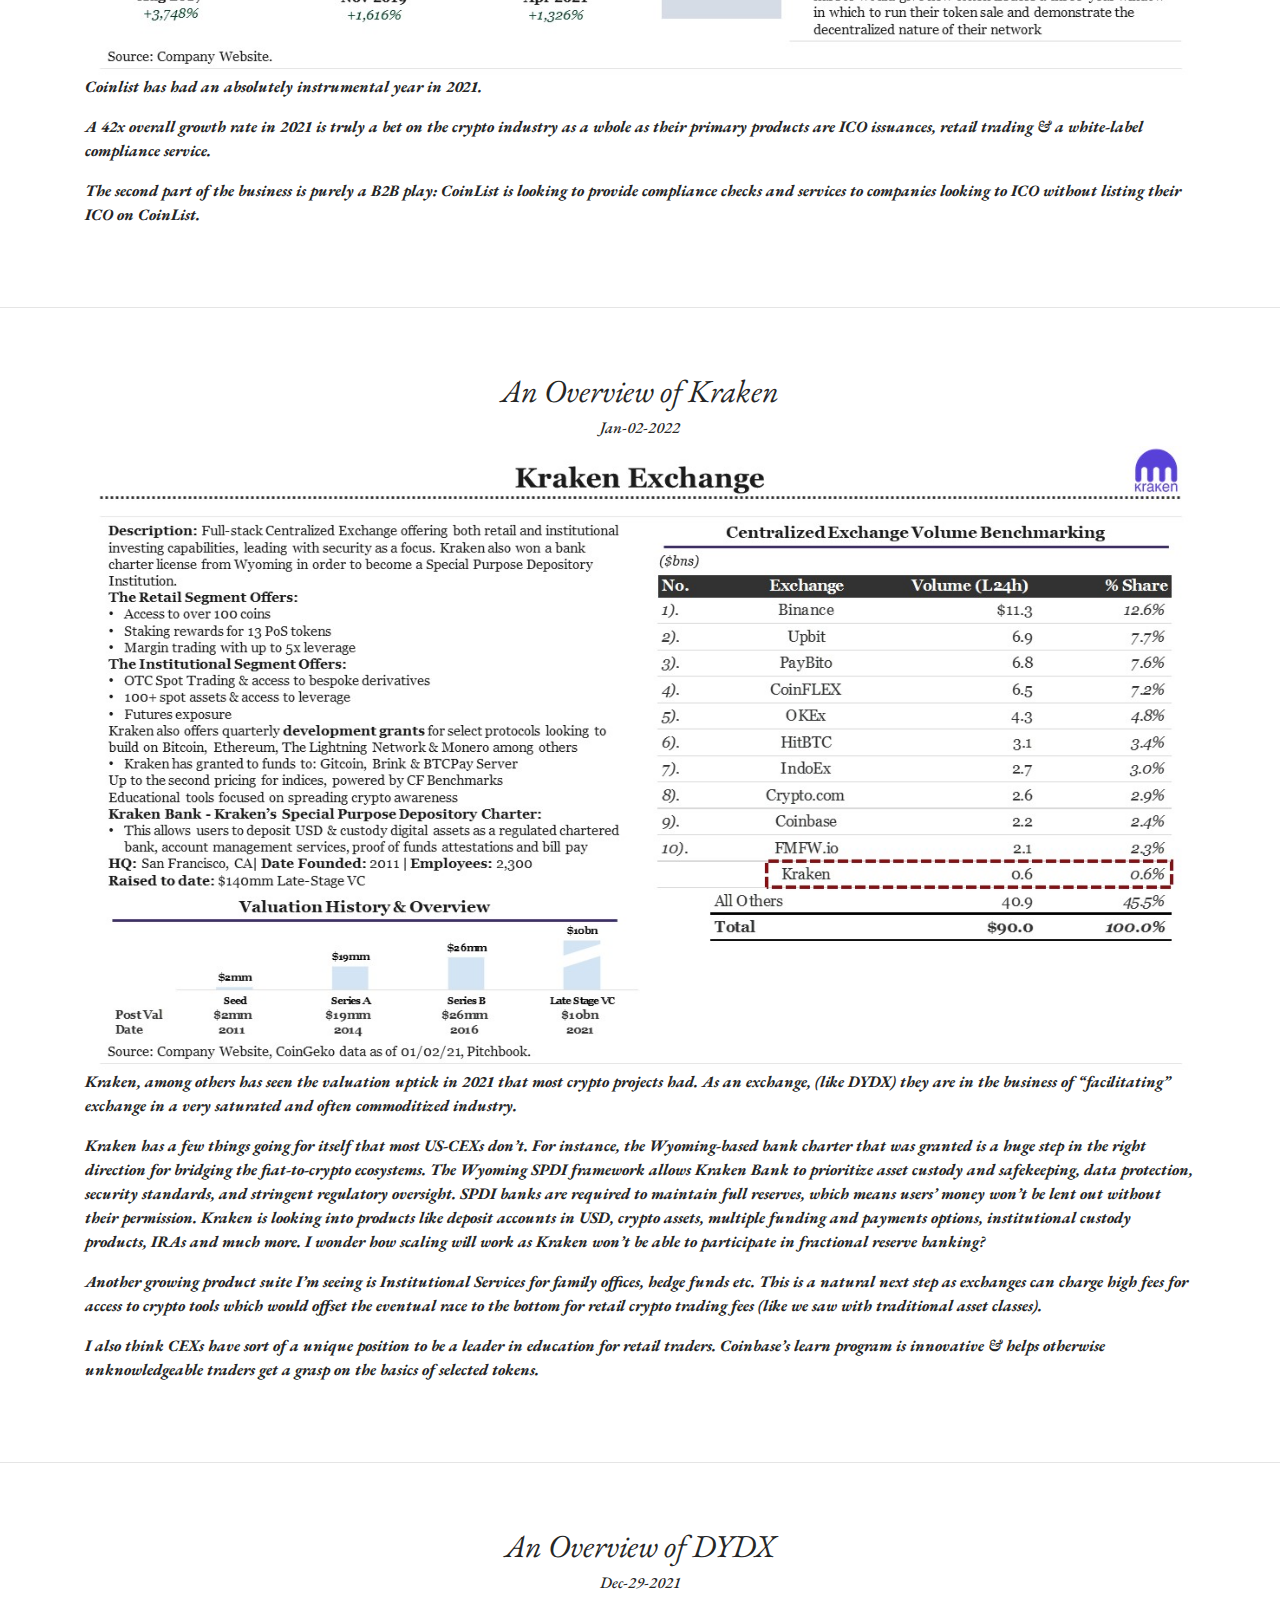
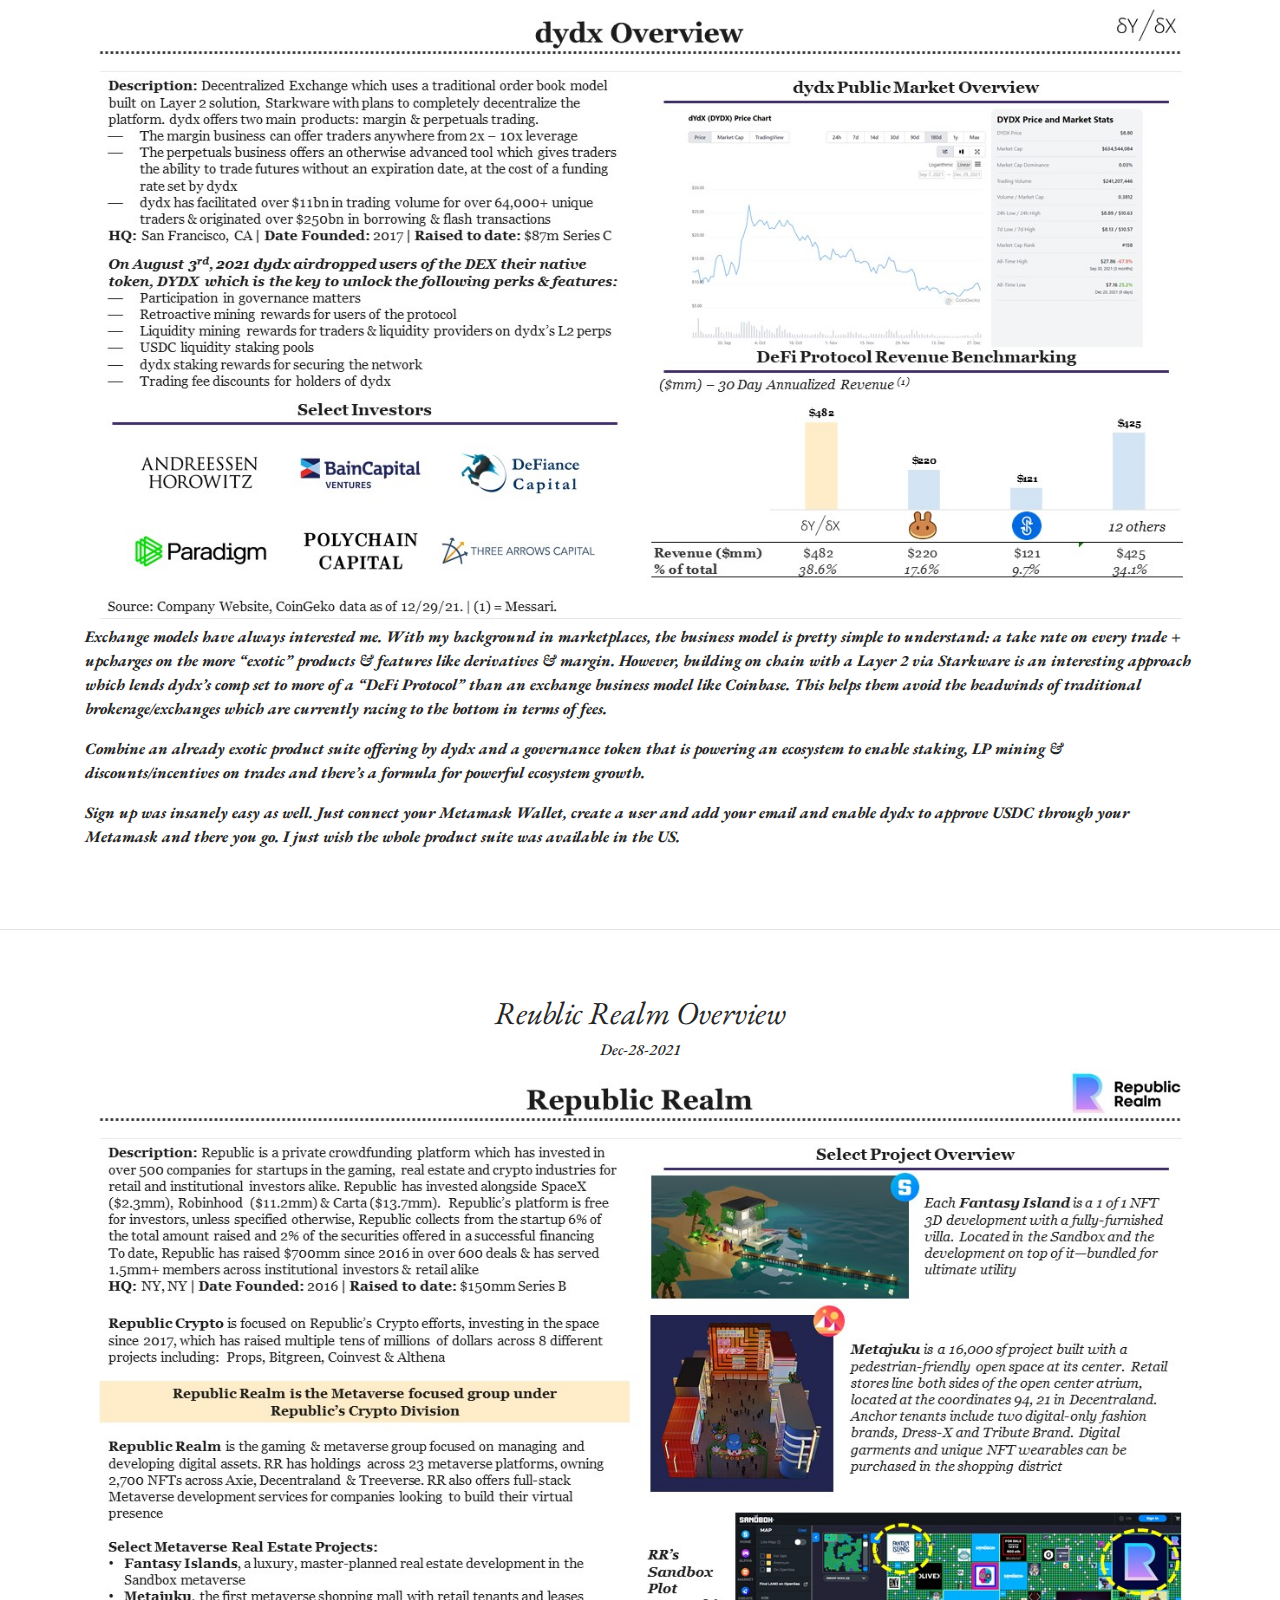
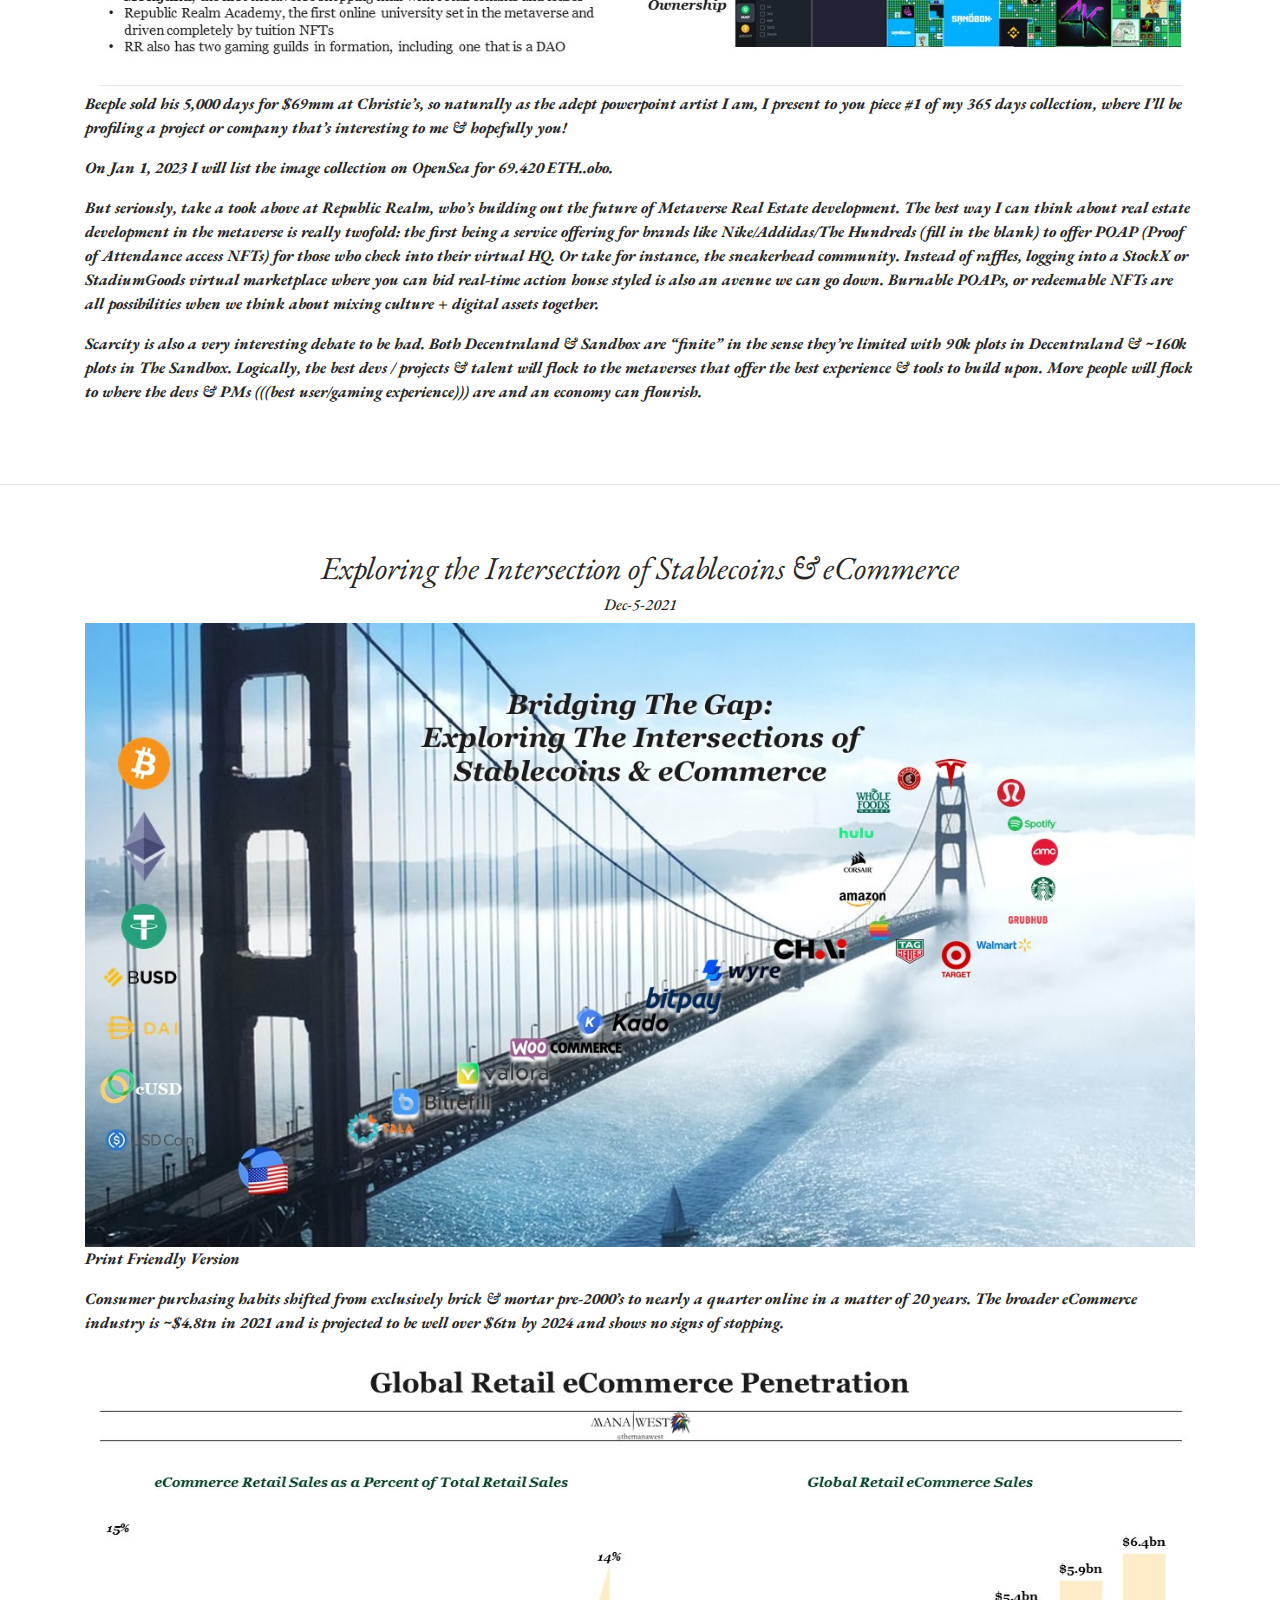
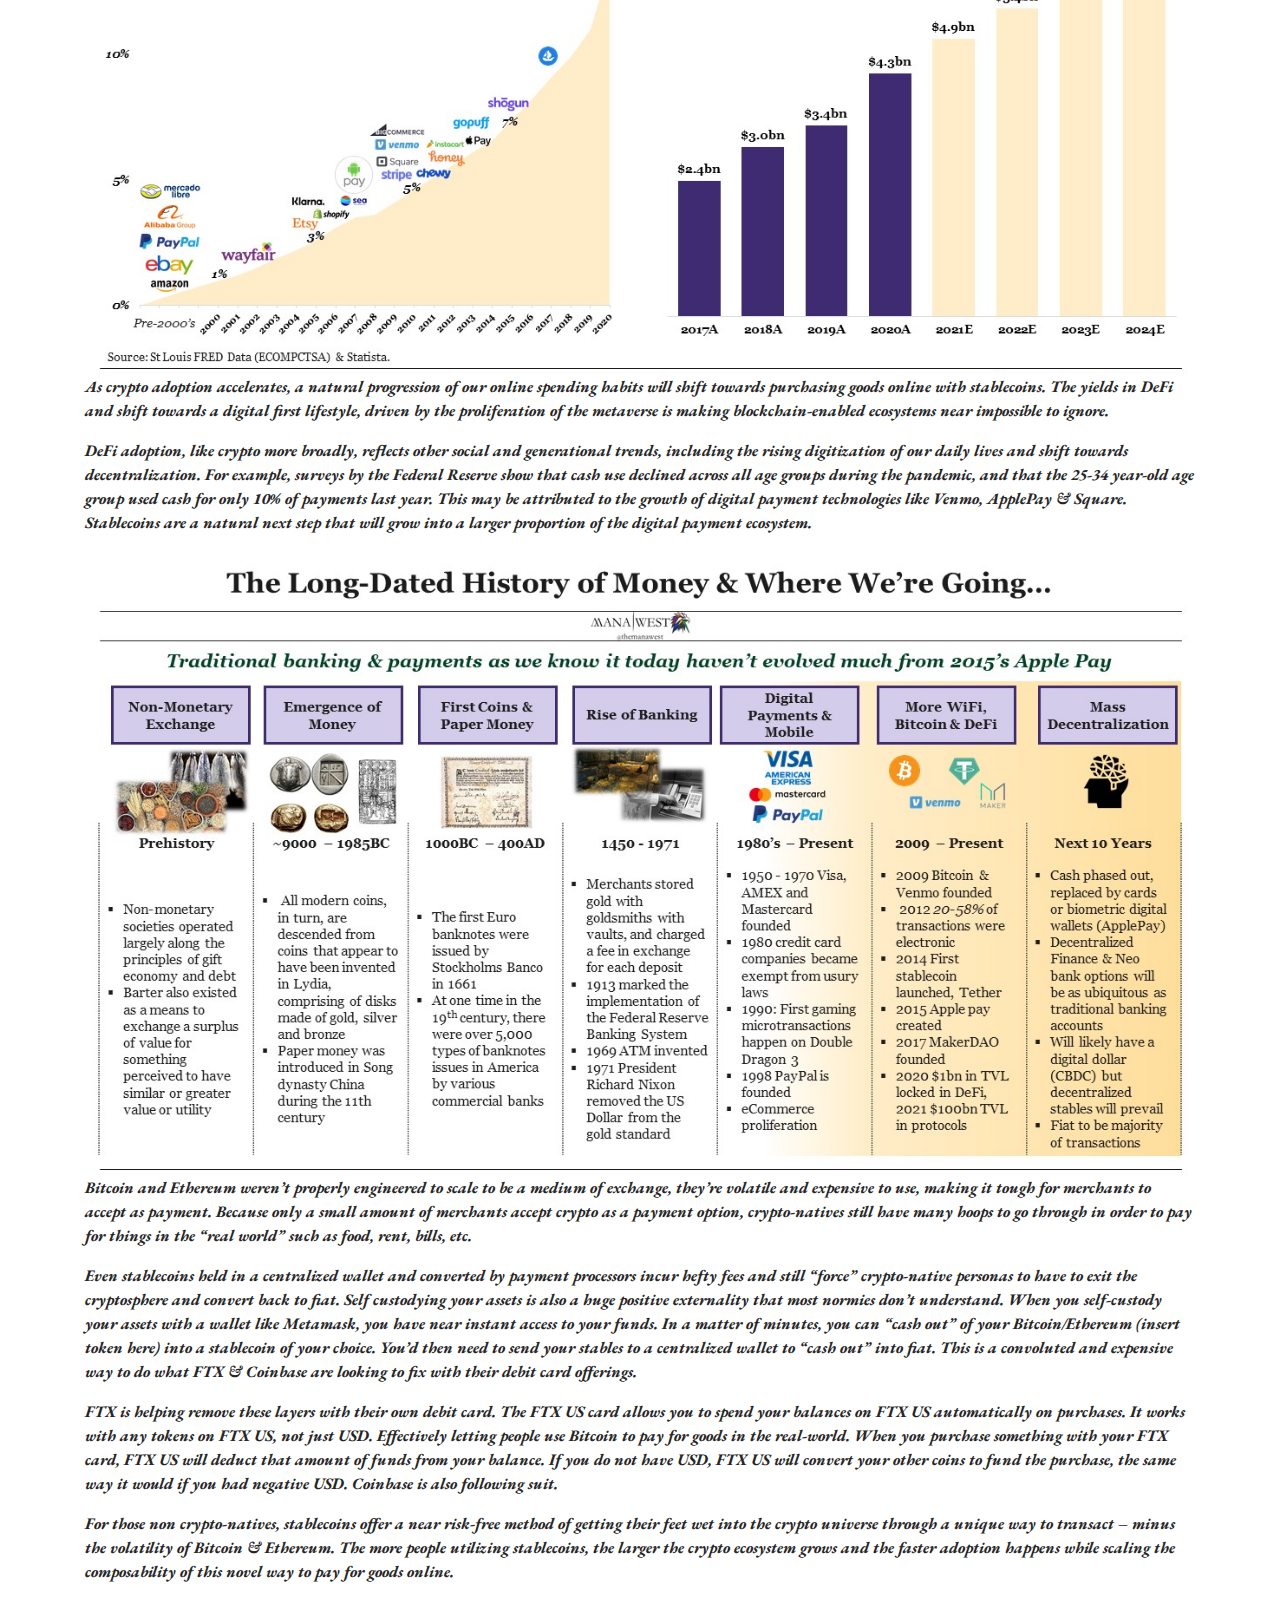
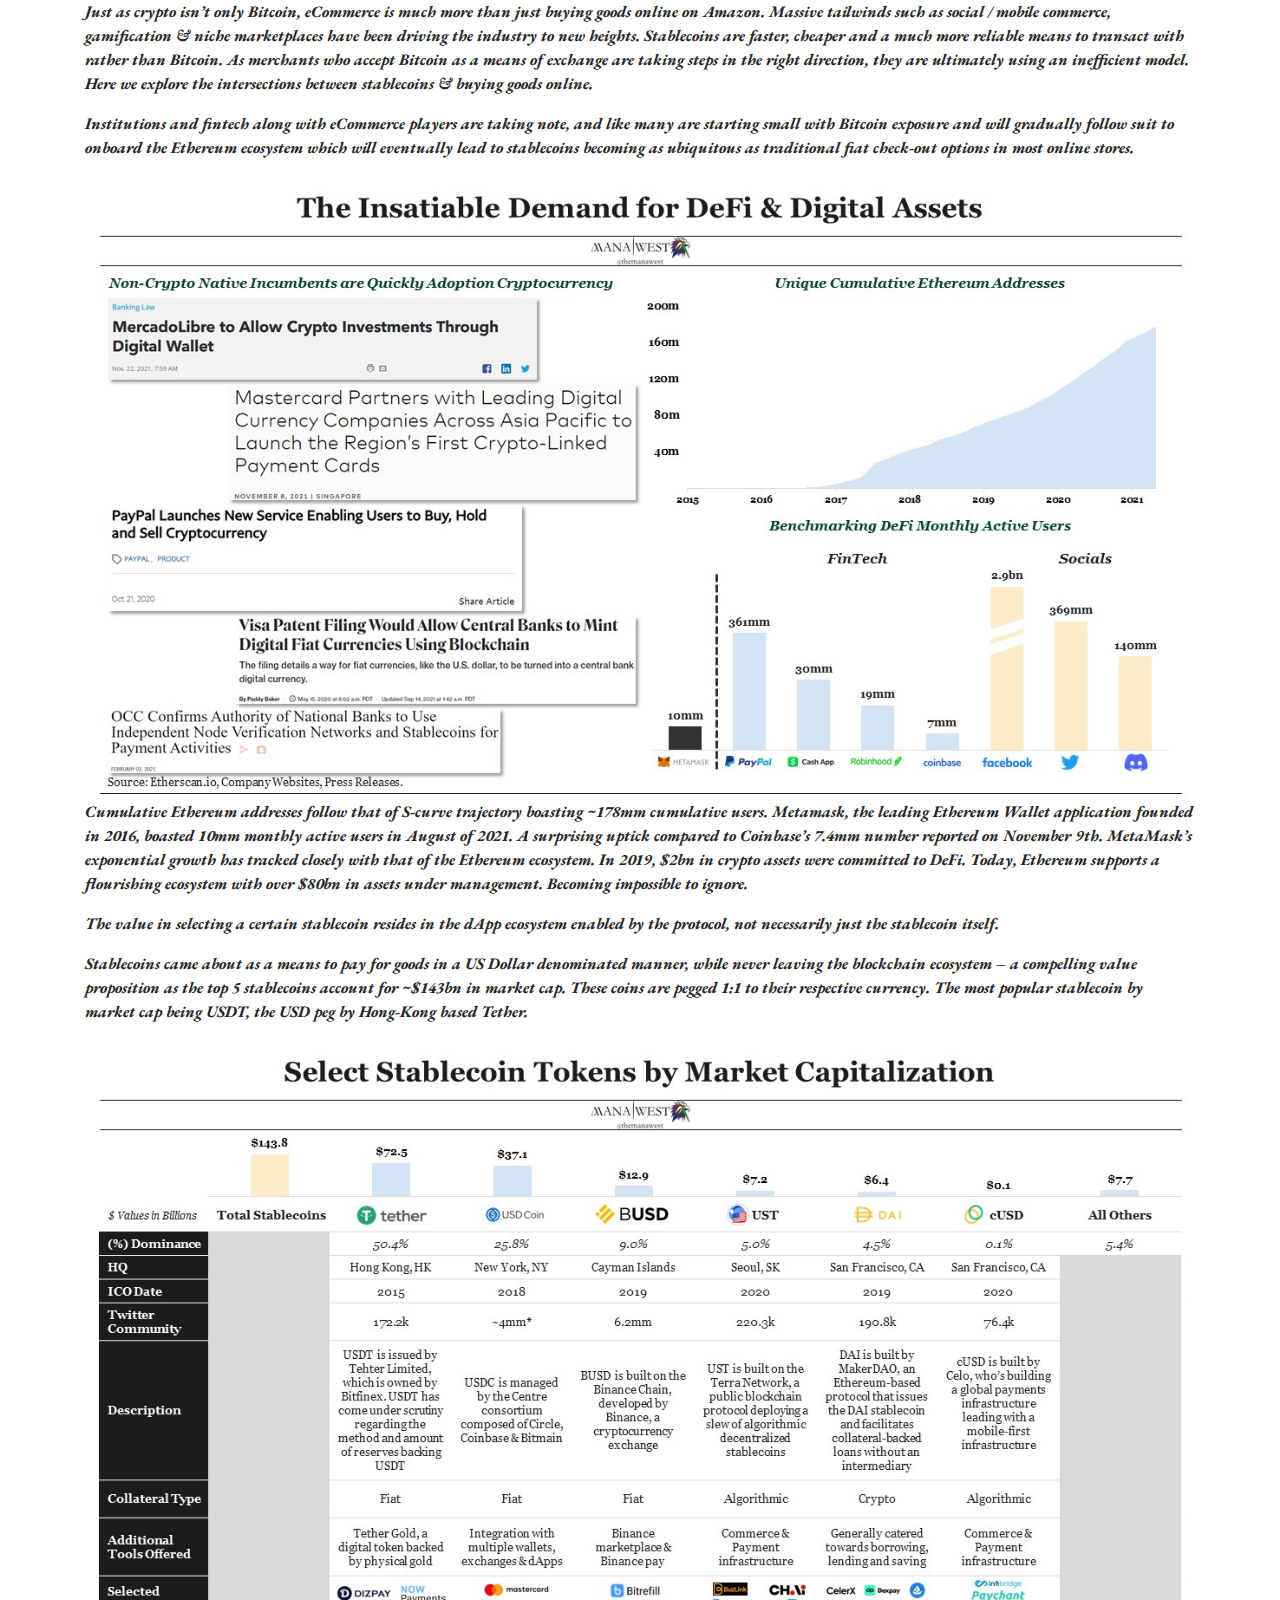
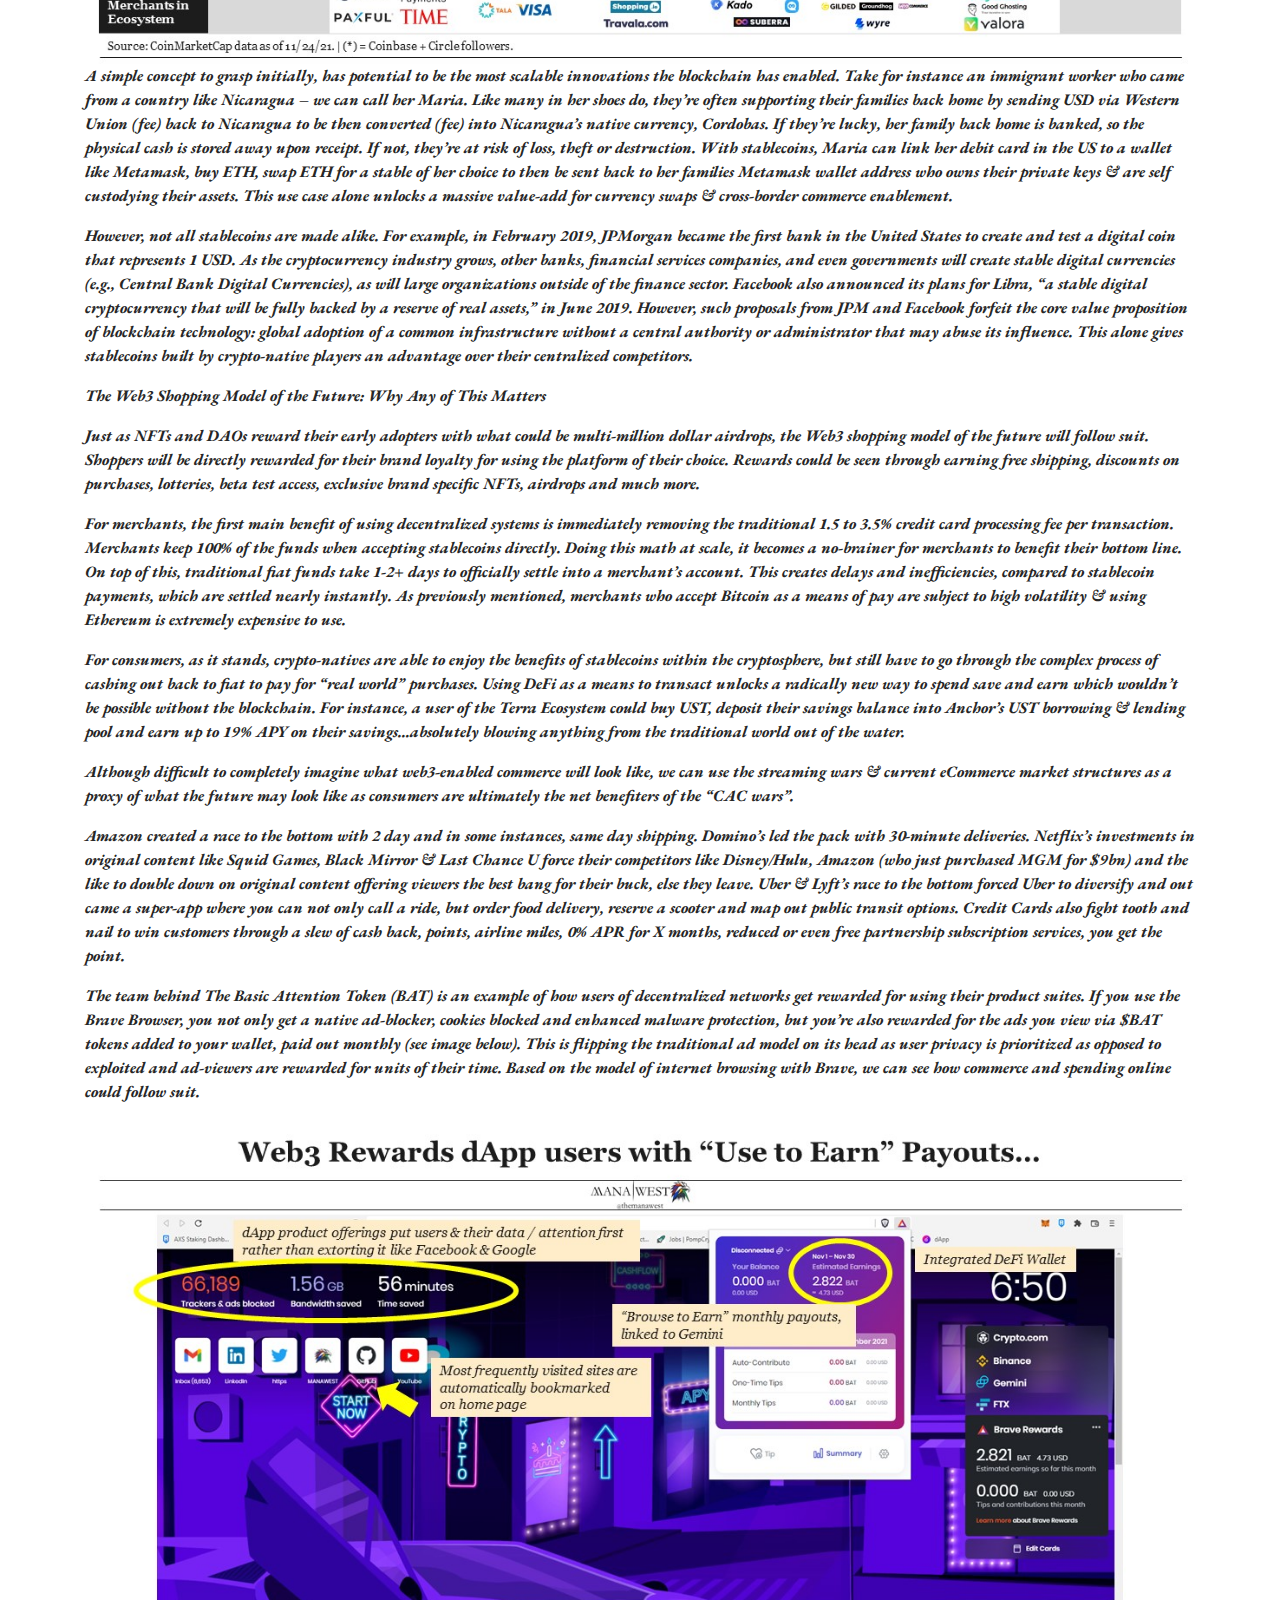
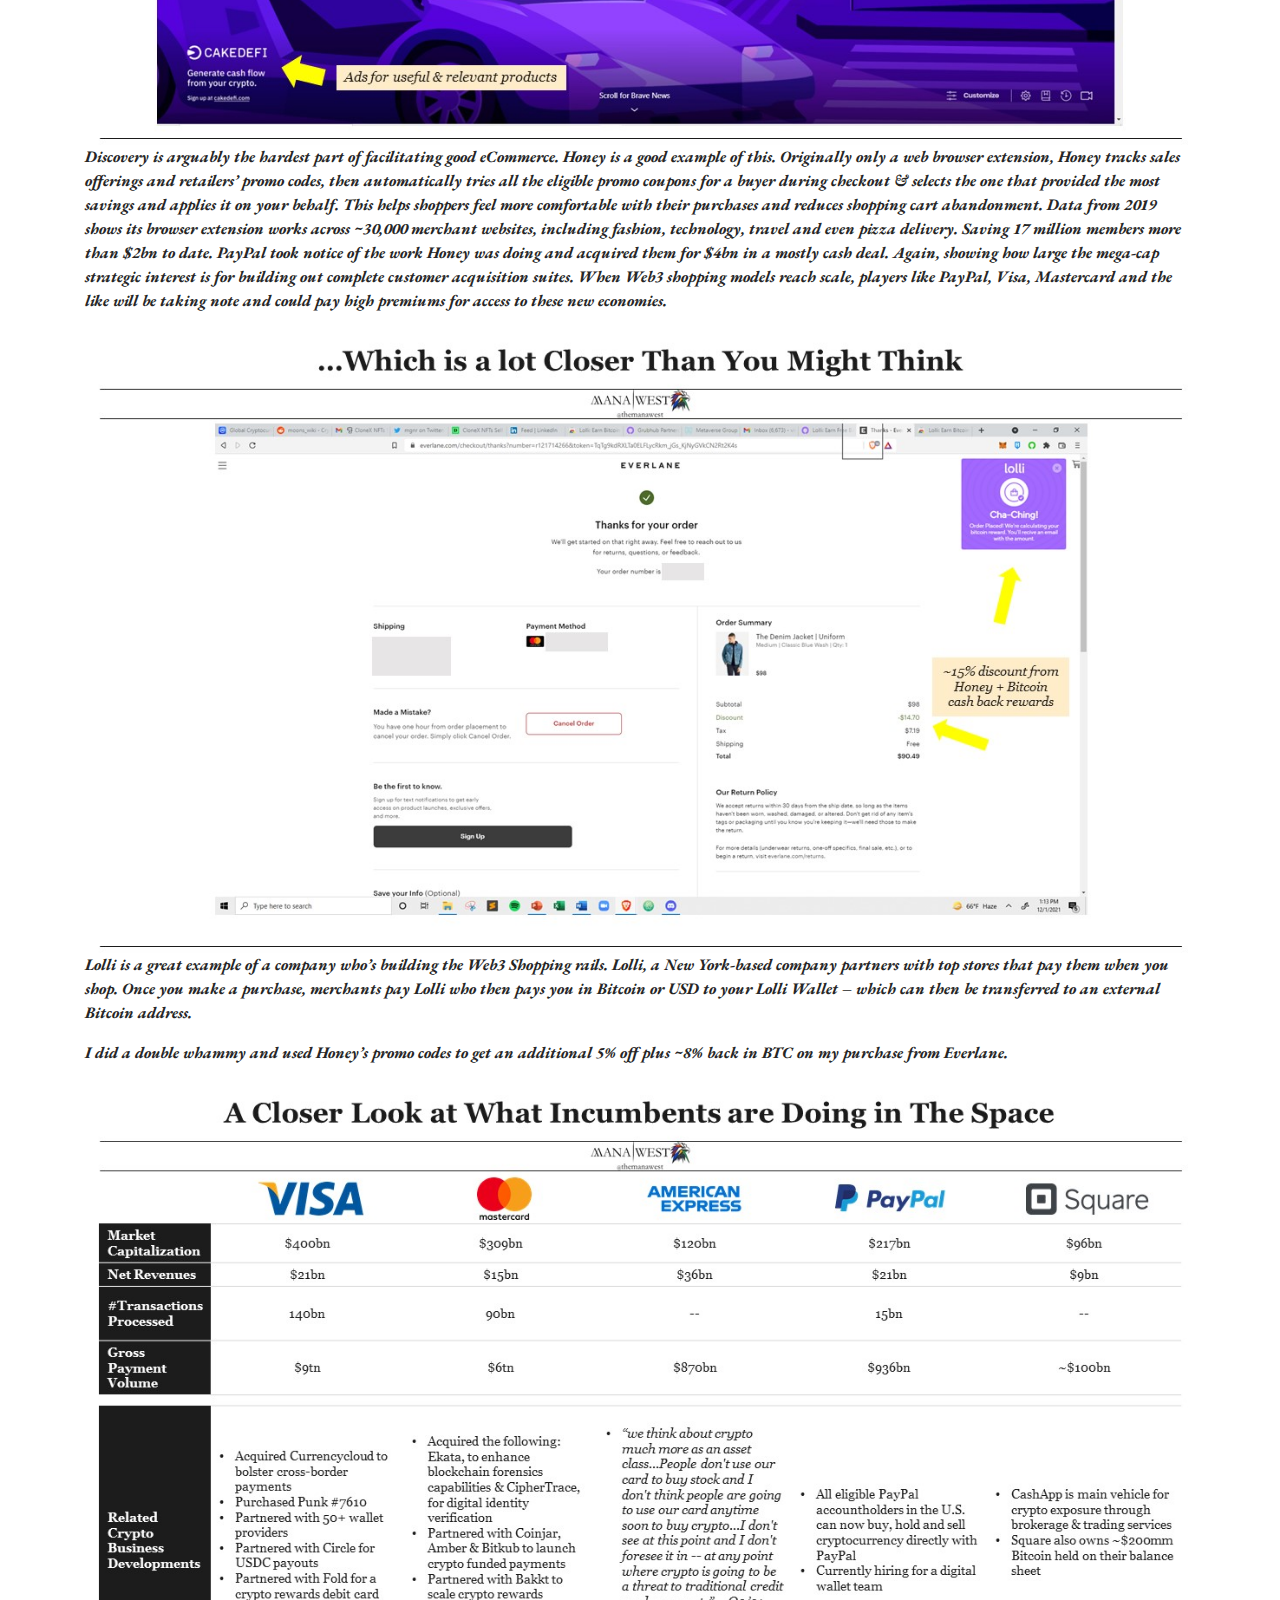
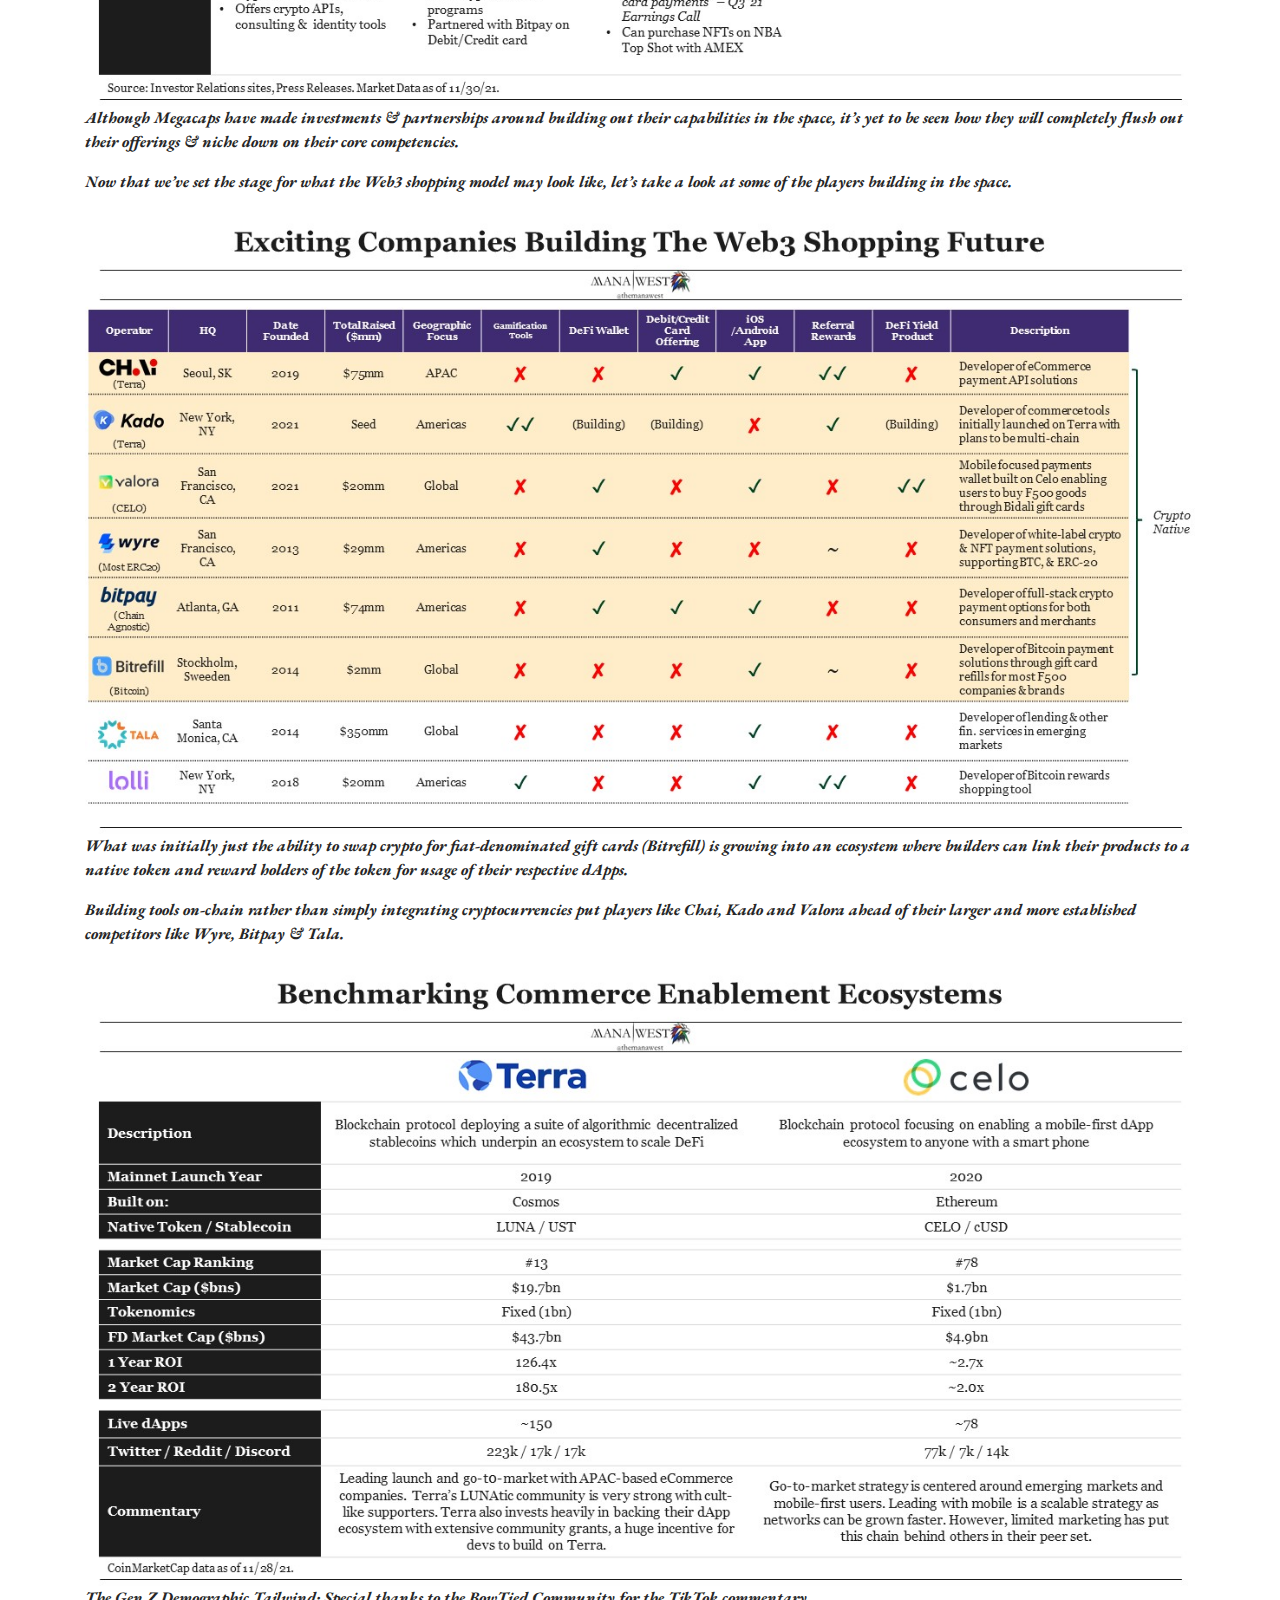
==== commit 63367de1: "Update index.html" ====
--- a/index.html
+++ b/index.html
@@ -71,8 +71,8 @@
         <h6>Jan-04-2022</h6>
       </div>
       <div id = "content">
-        <img src="terraformlabs1.jpg" style="width:100%;">
-        <img src="terraformlabs2.jpg" style="width:100%;">
+        <img src="terraformlabs1.JPG" style="width:100%;">
+        <img src="terraformlabs2.JPG" style="width:100%;">
         <p>TerraLuna, the ultimate lock & key I’ve been looking for. </p>
         <p>My passion for commerce + interest in blockchain has lad me to forming one of my highest conviction bets on the Terra Ecosystem. What’s unique here is the dual-pronged approach for stable payments on Terra via UST and the ability to participate in the upside via the burn mechanism of Luna. I personally don’t believe in maximalism but it seems like TFL has concocted an ecosystem that is impossible to ignore. Earn 20% on your savings with Anchor and spend in real—life with stablecoins on Kado. </p>
         <p>The only issue with living in stablecoins is getting to the promised land, is getting to Terra Station. Because of the DeFi layers, multiple swaps must be done which incur heavy gas fees since we’re using Ethereum as our gateway. A better fiat on/offramp would remove the need to even buy Ethereum on Coinbase and go through the swap headaches. You could however buy Luna on Voyager, but it’s a terrible platform. </p>
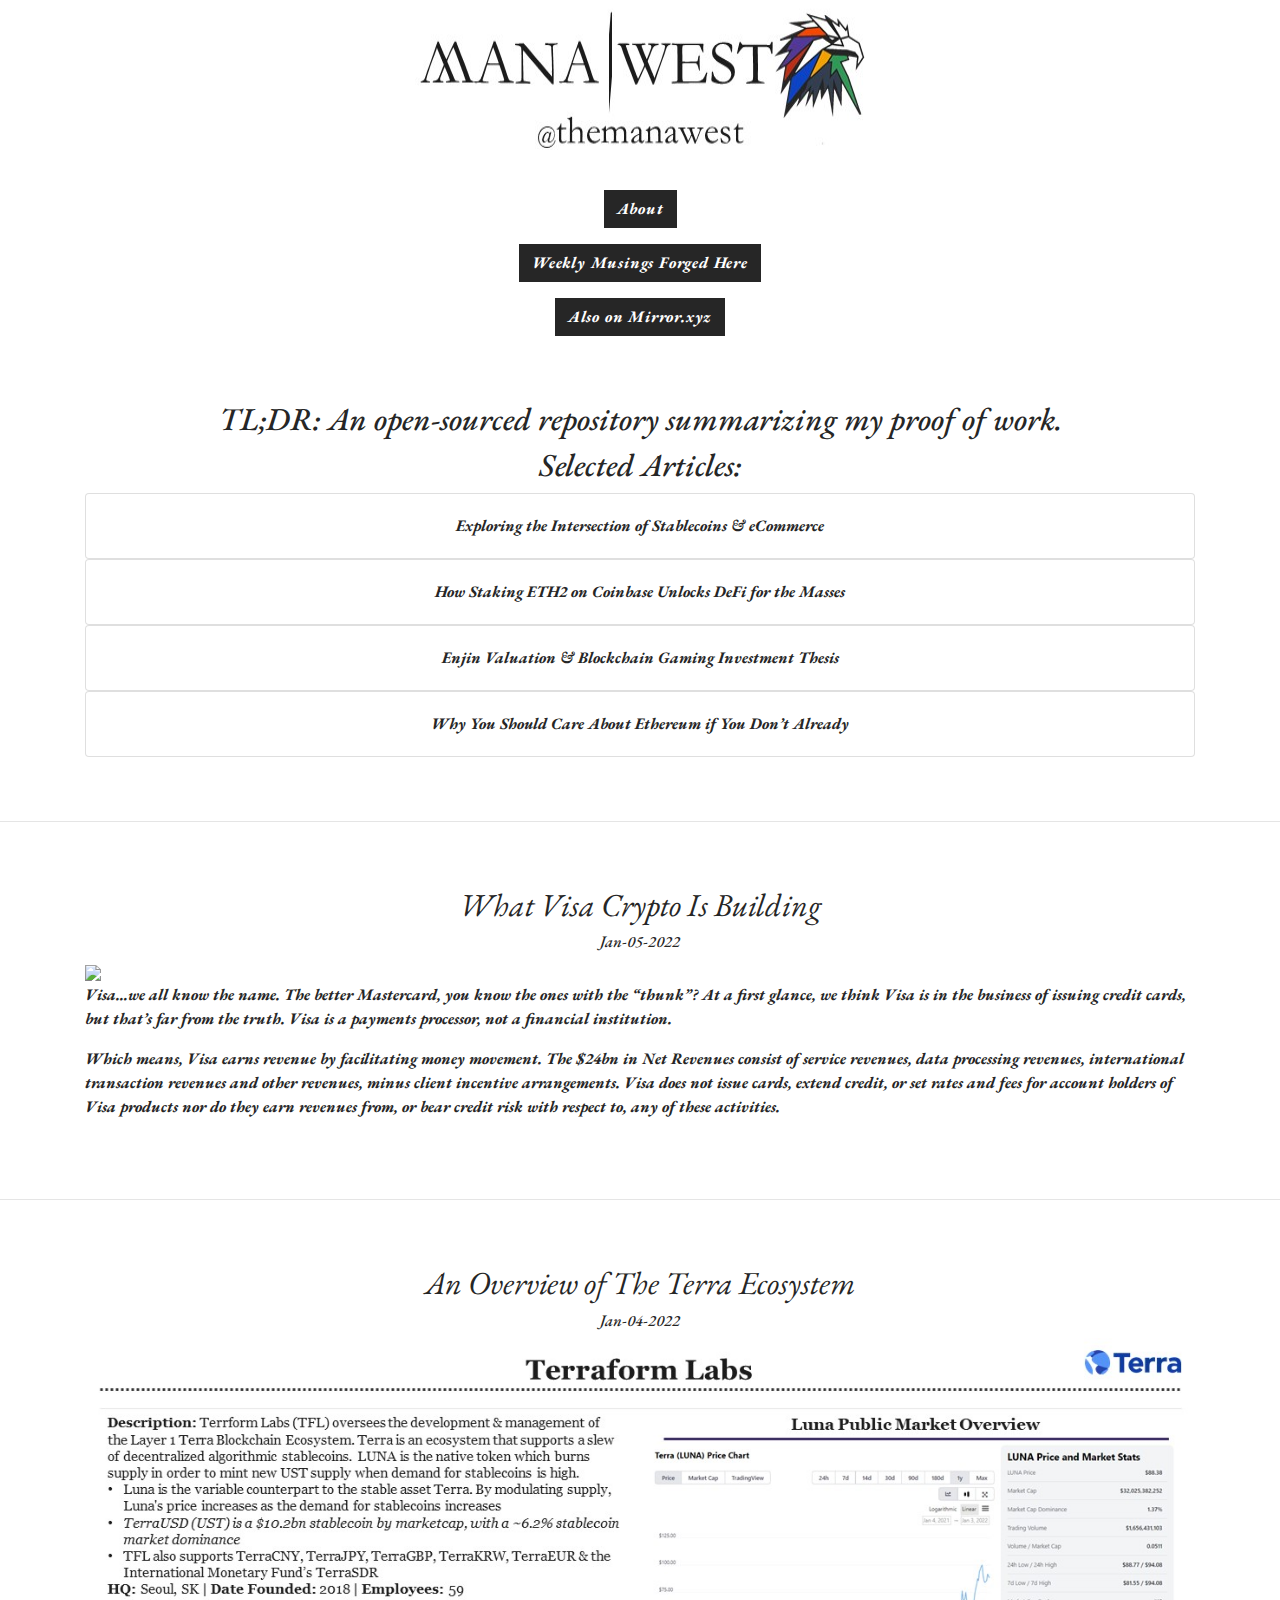
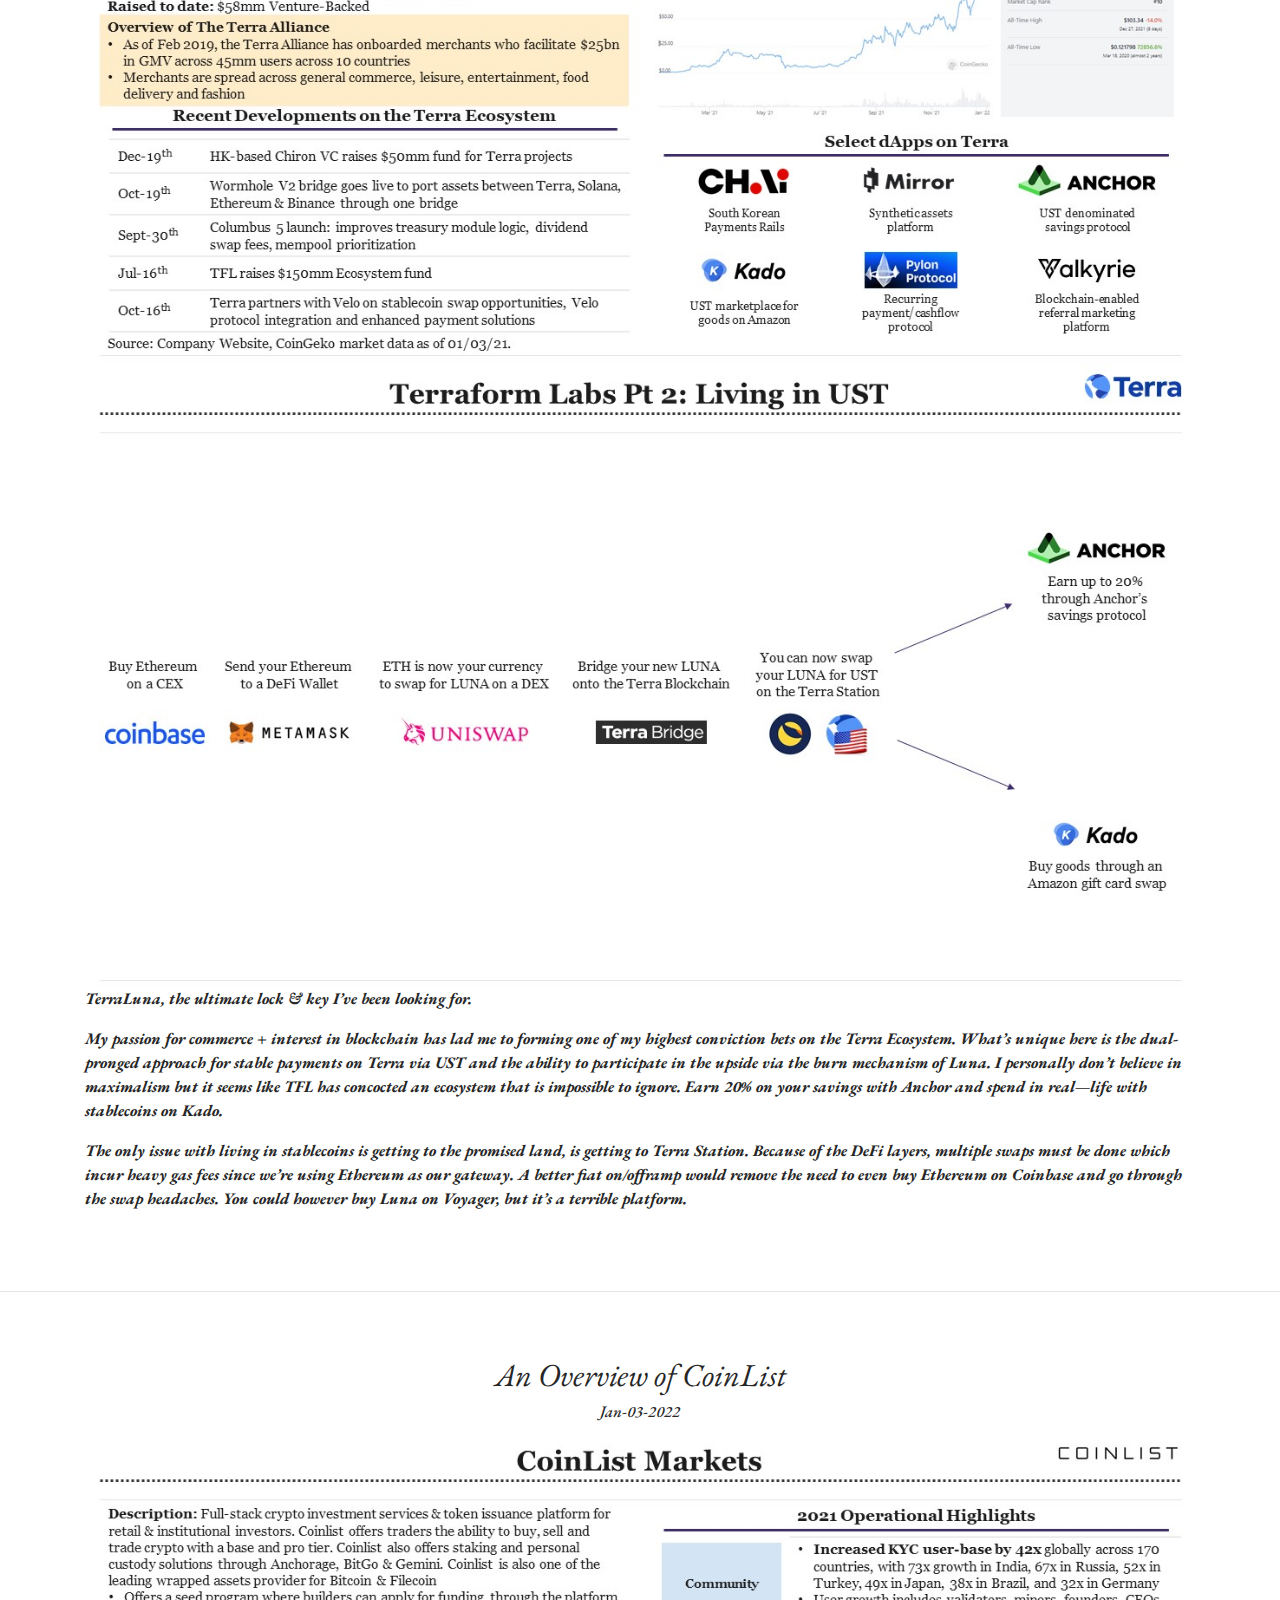
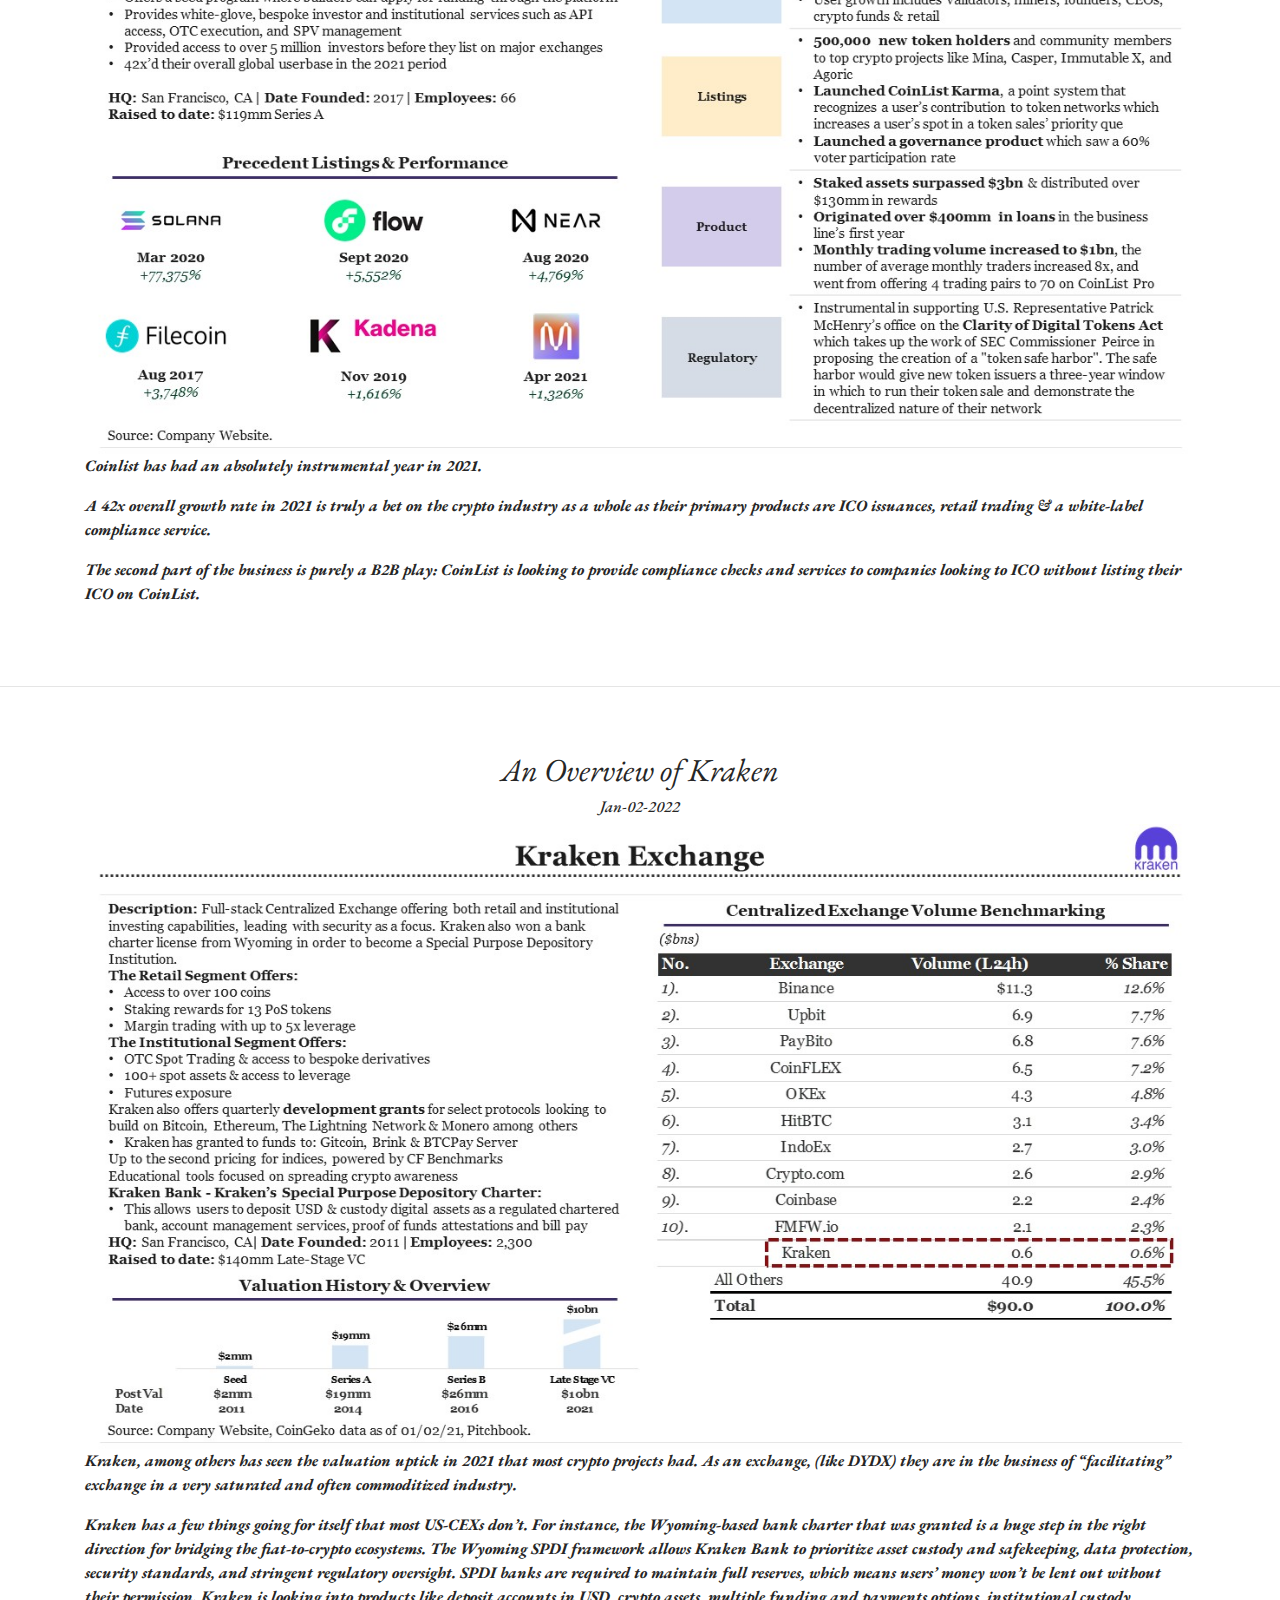
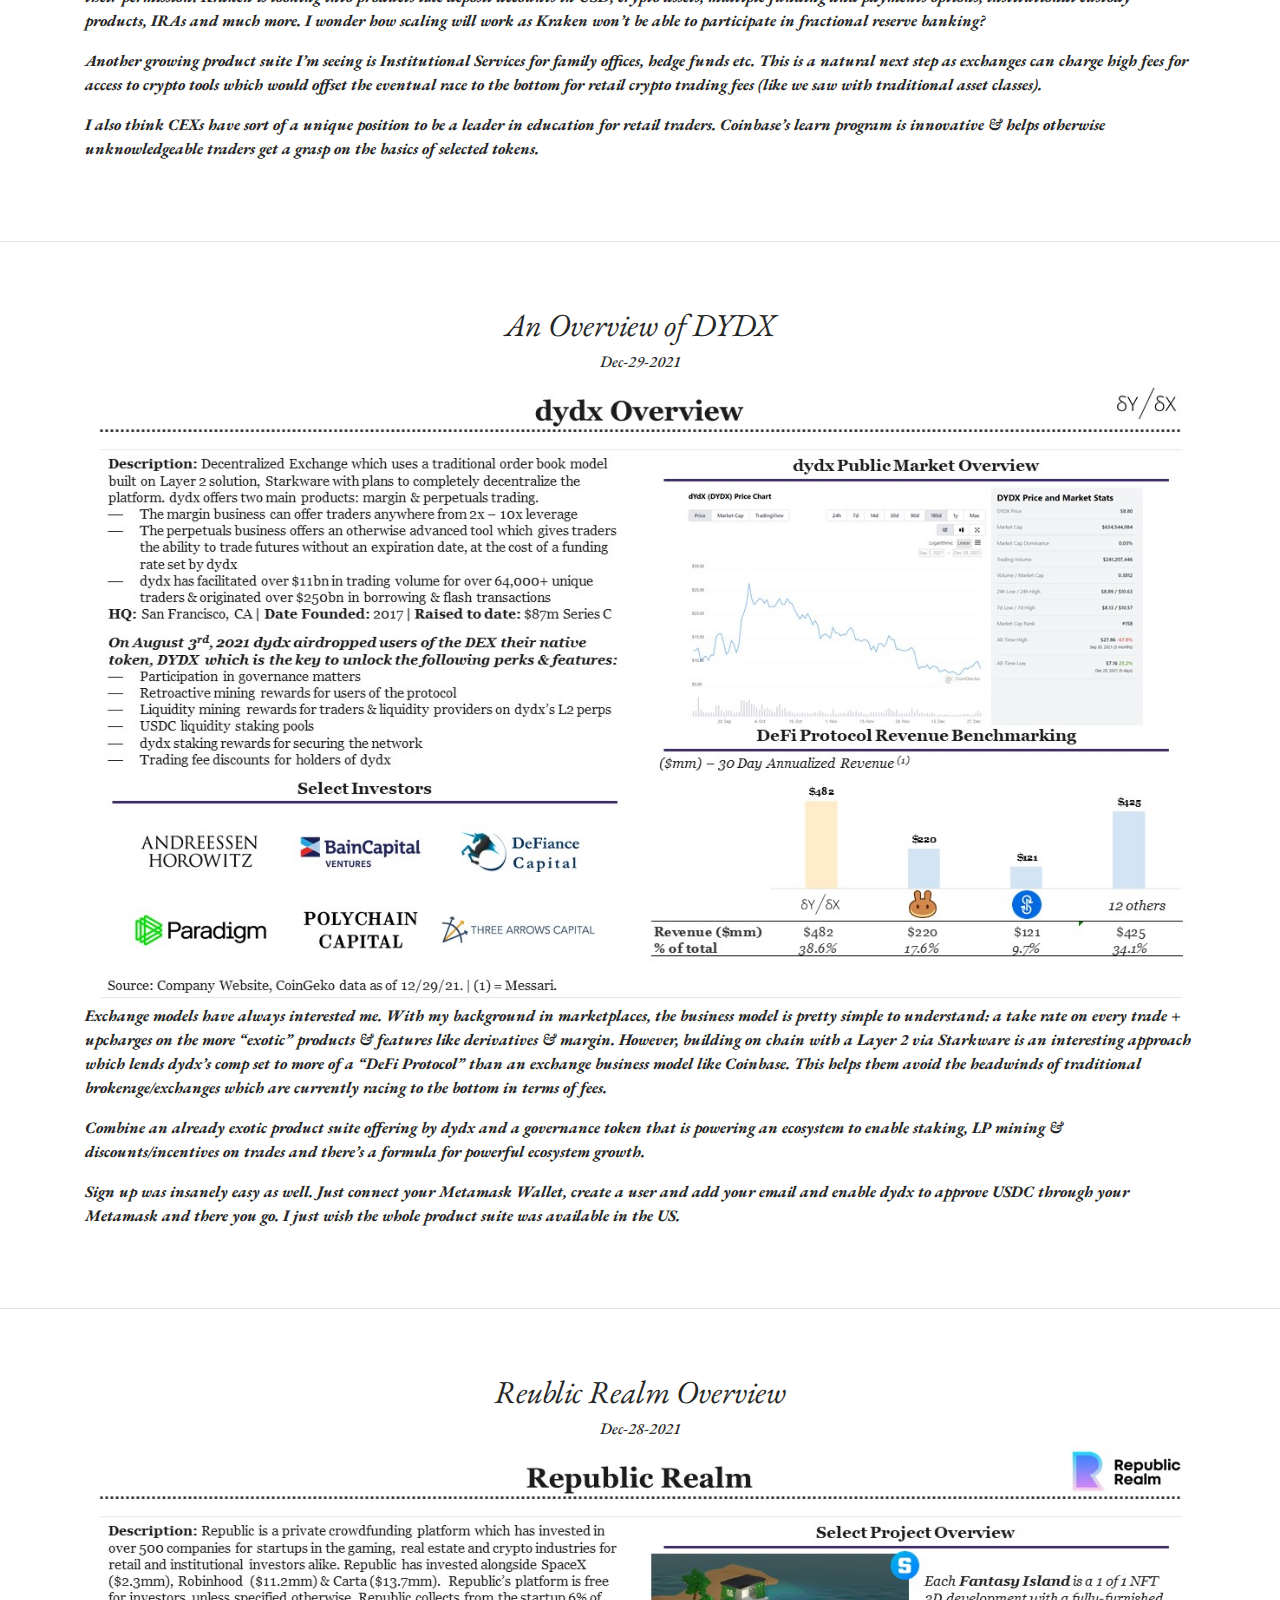
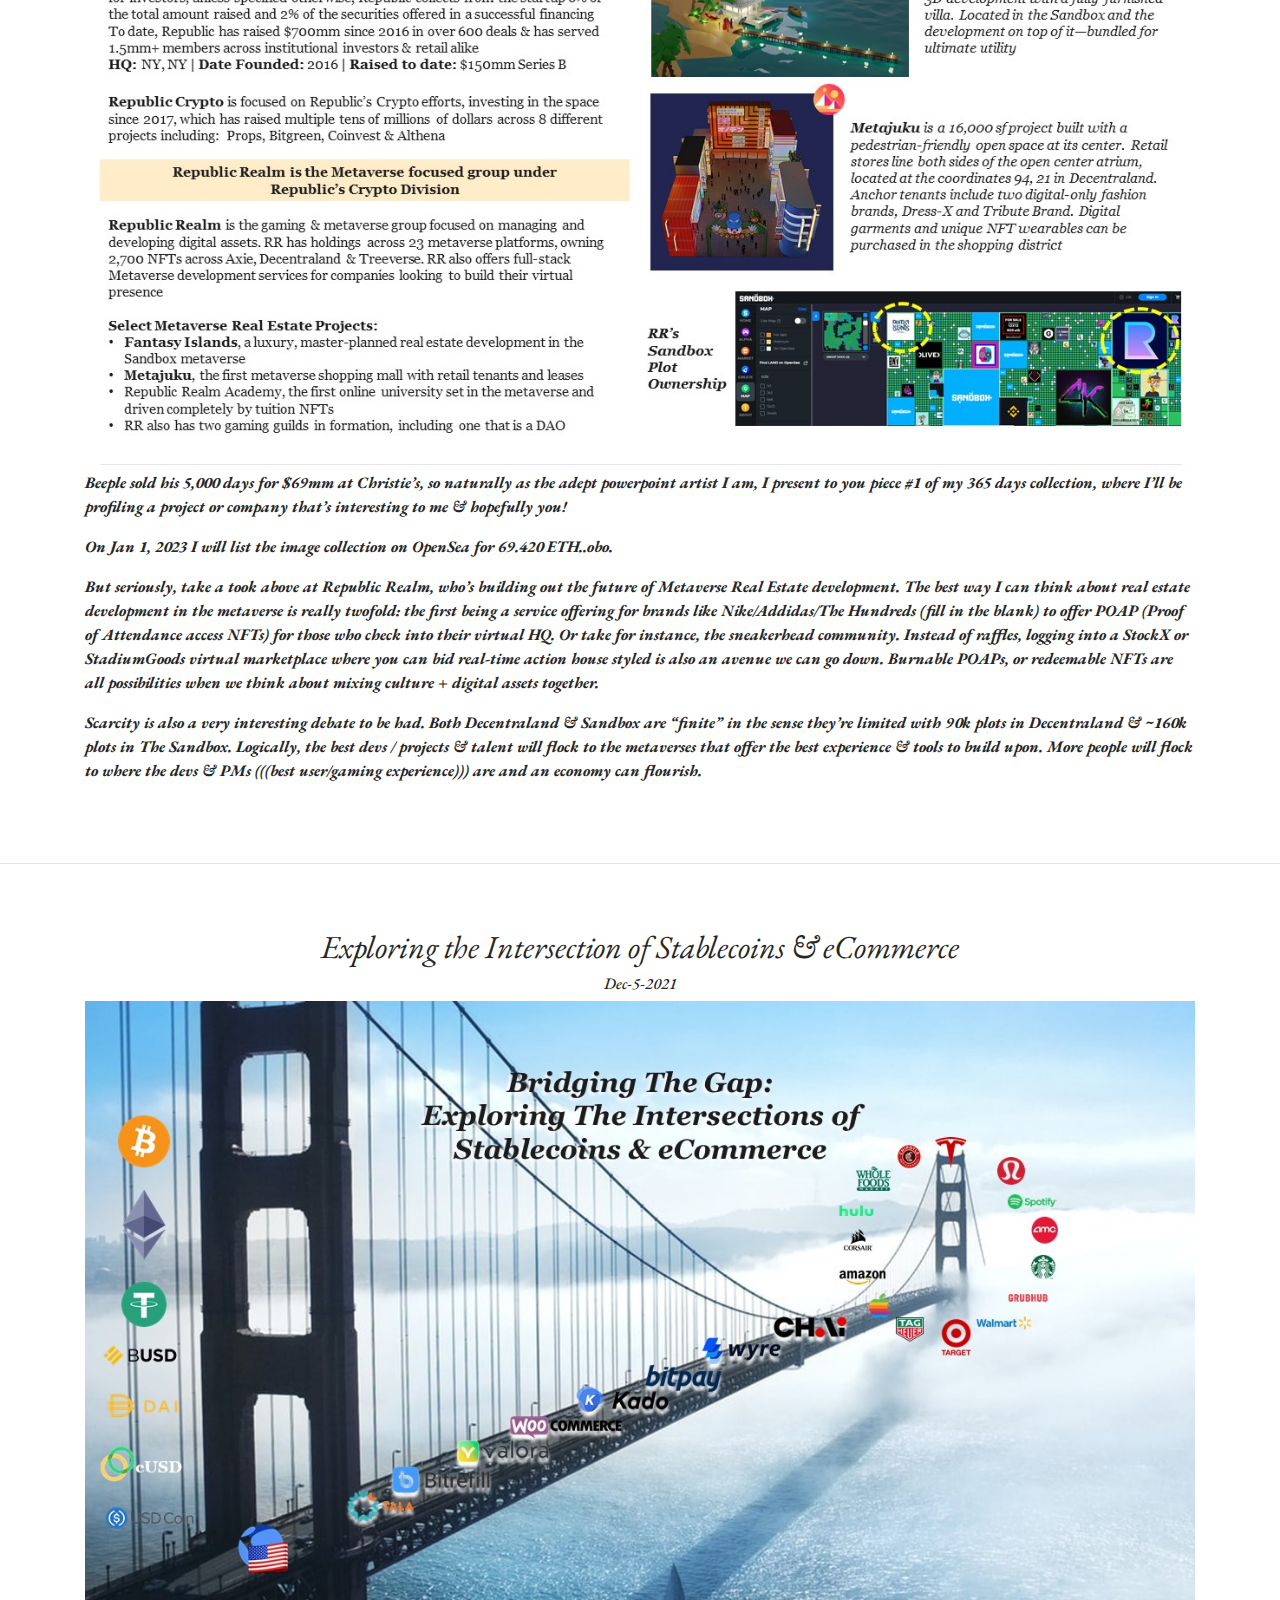
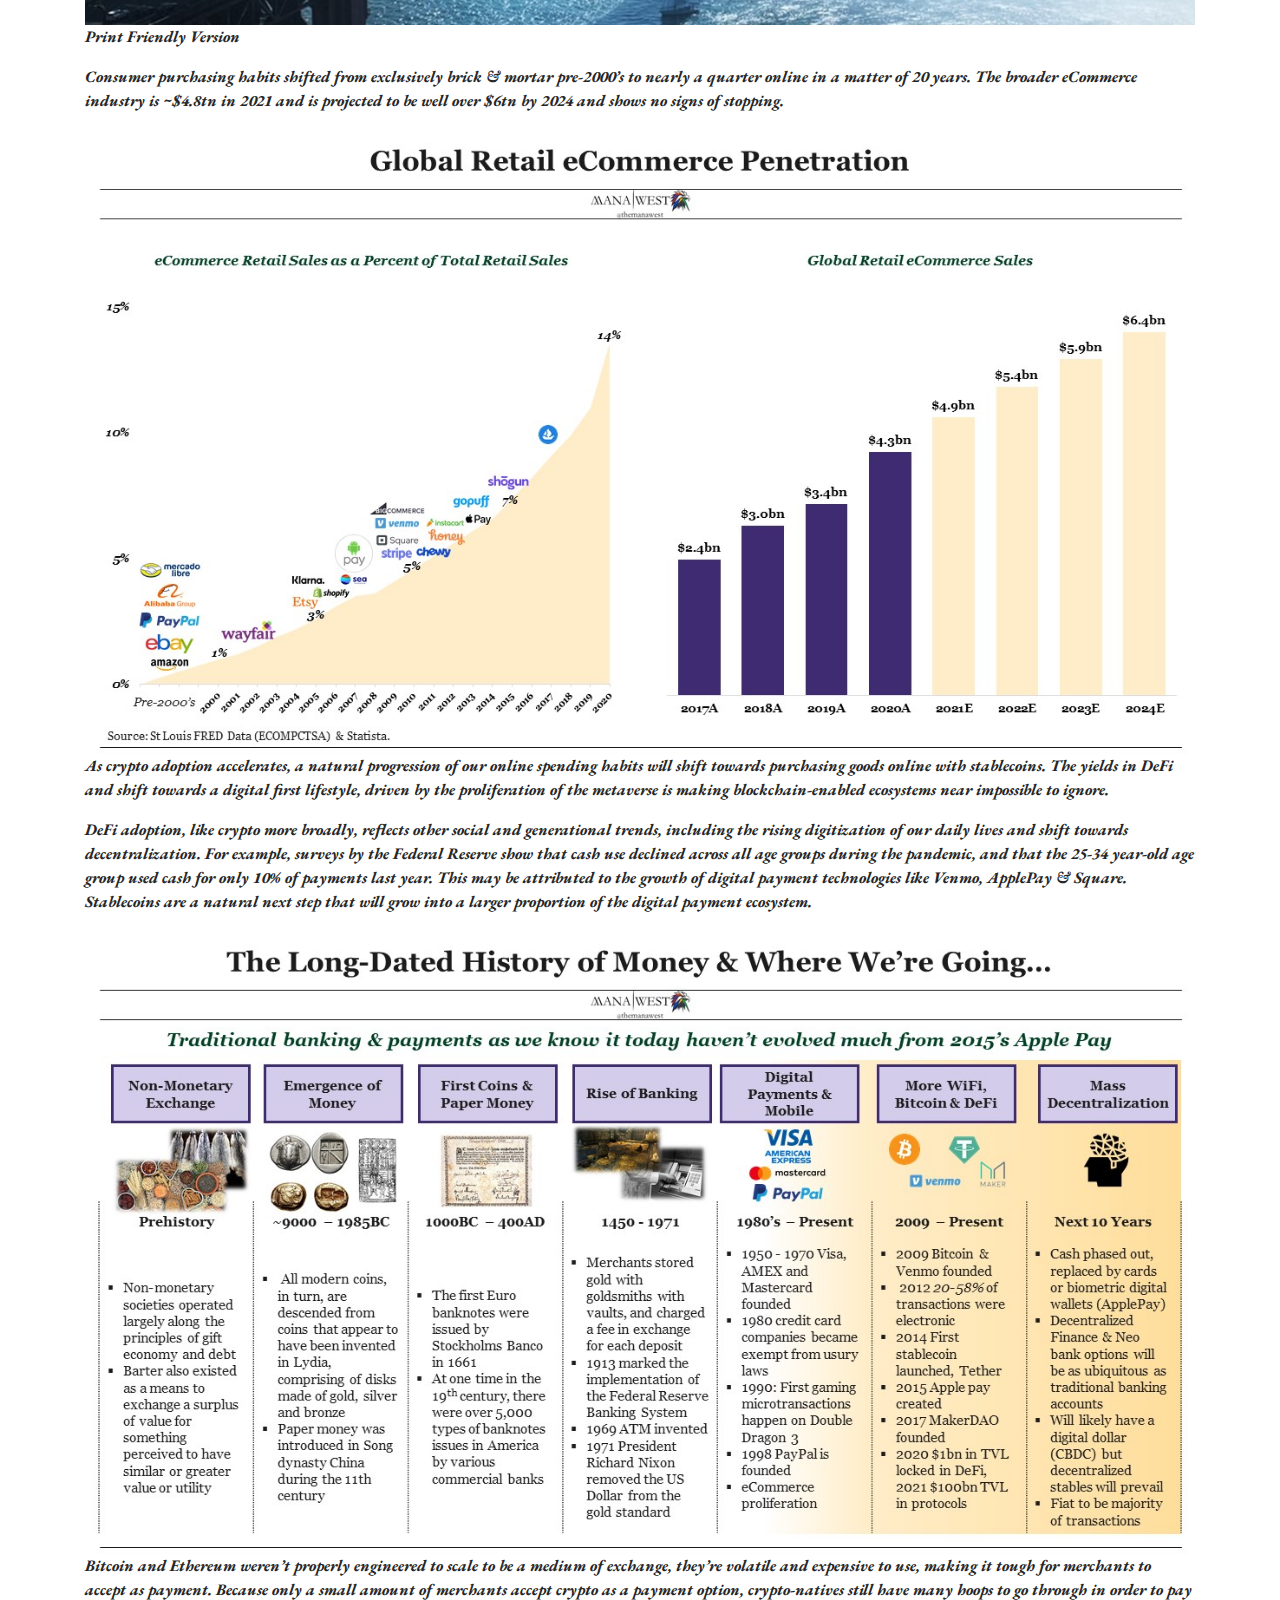
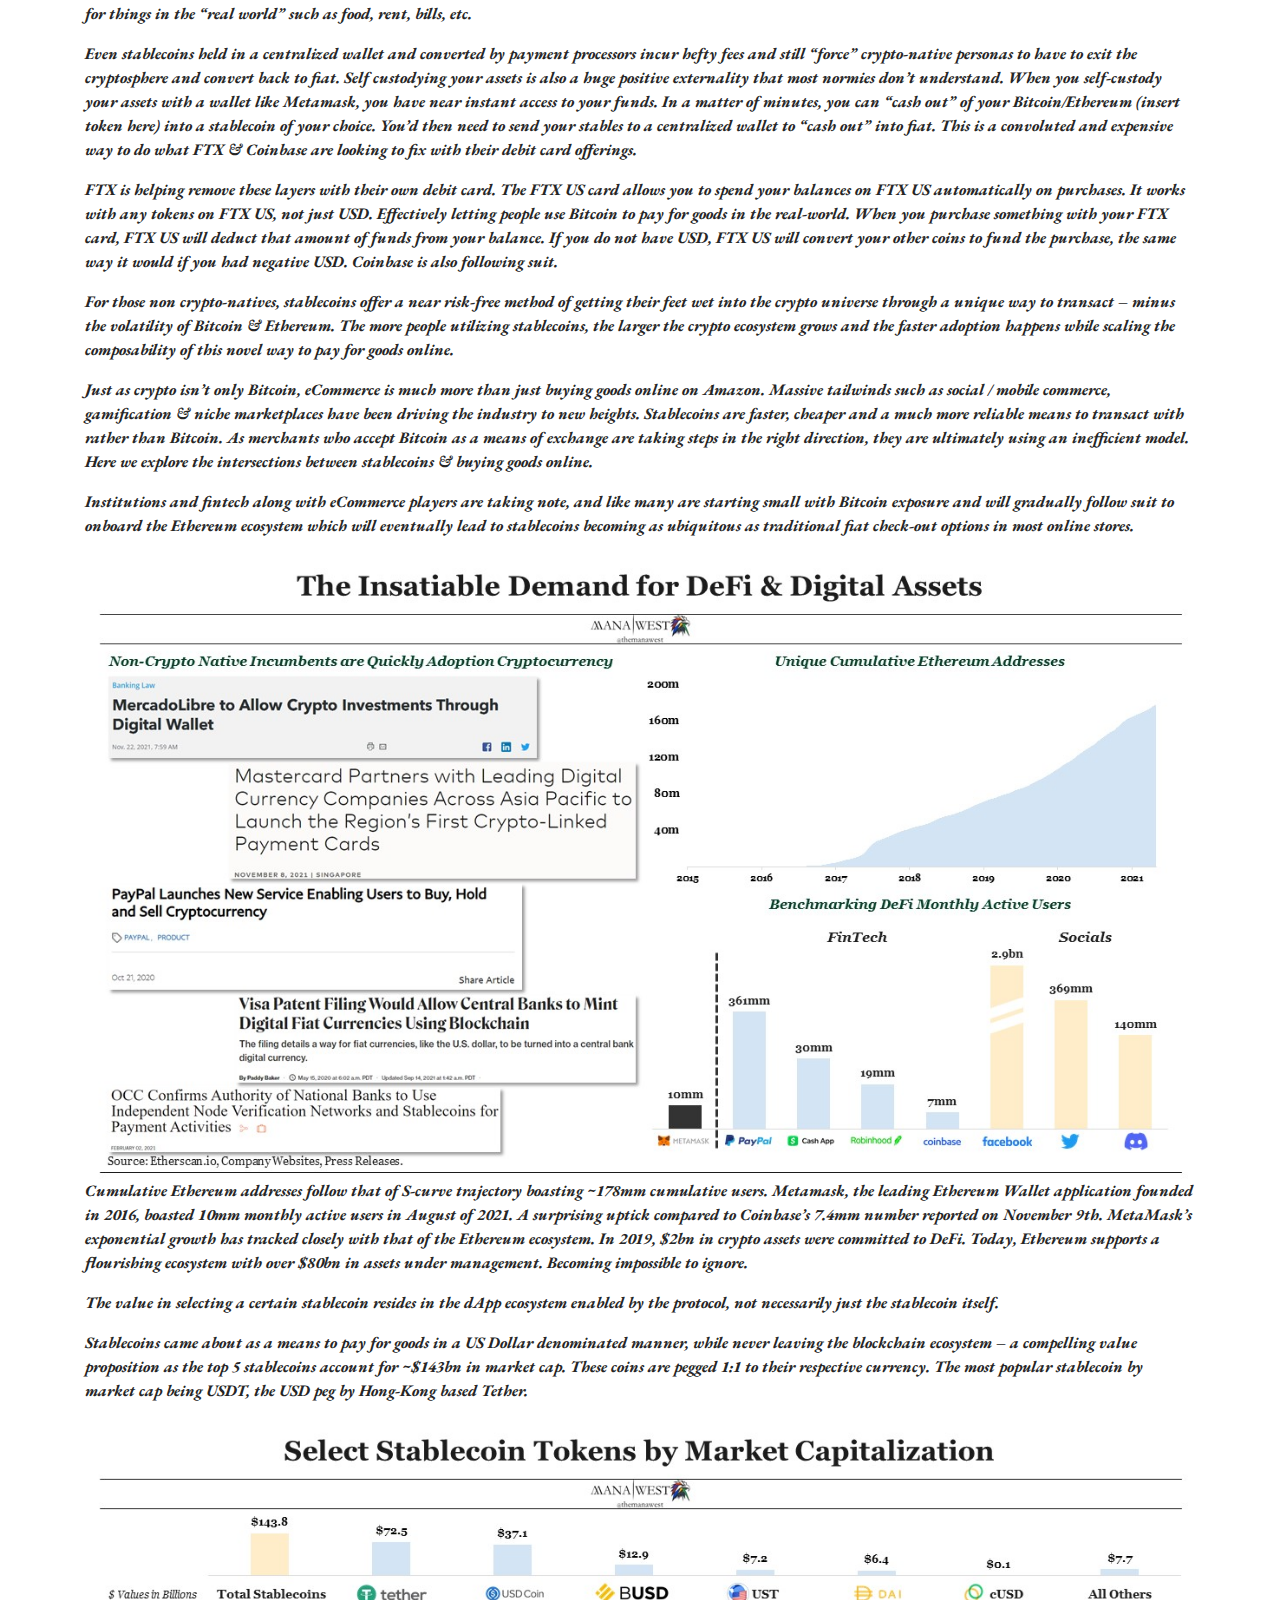
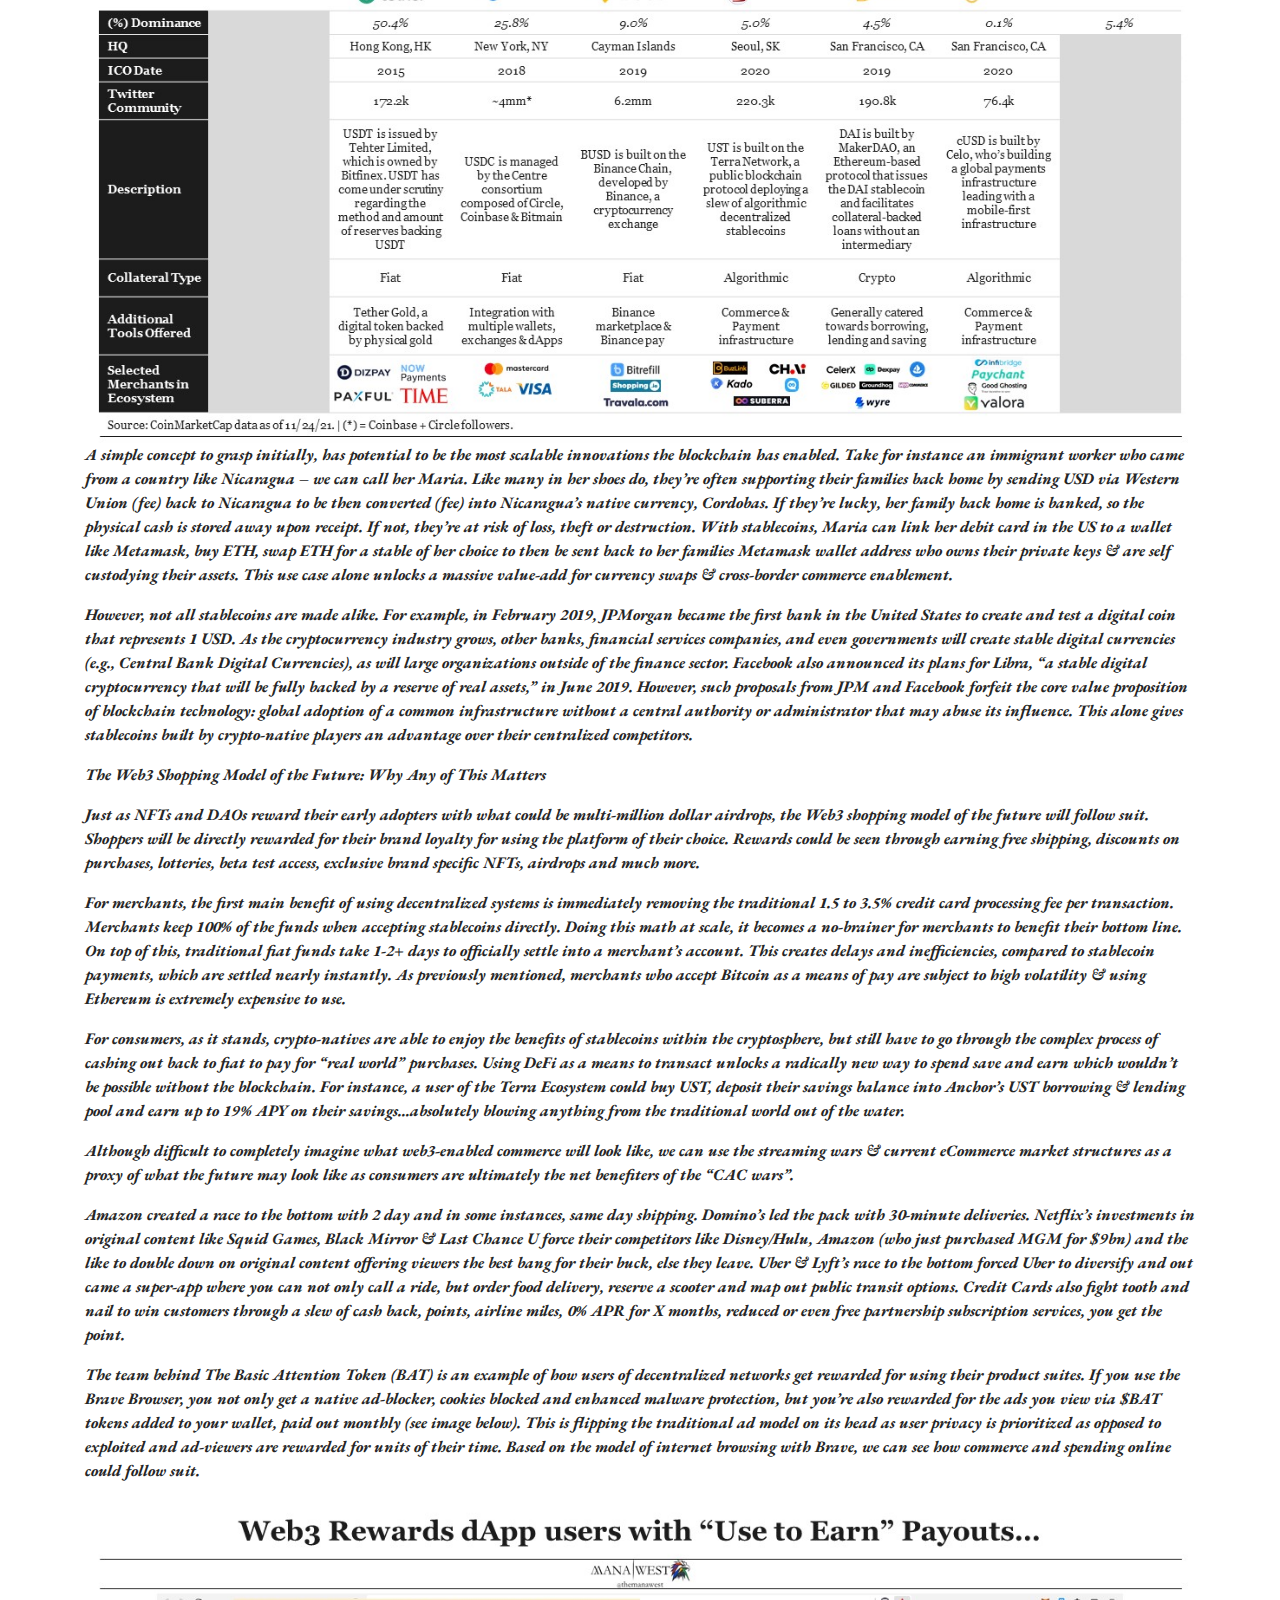
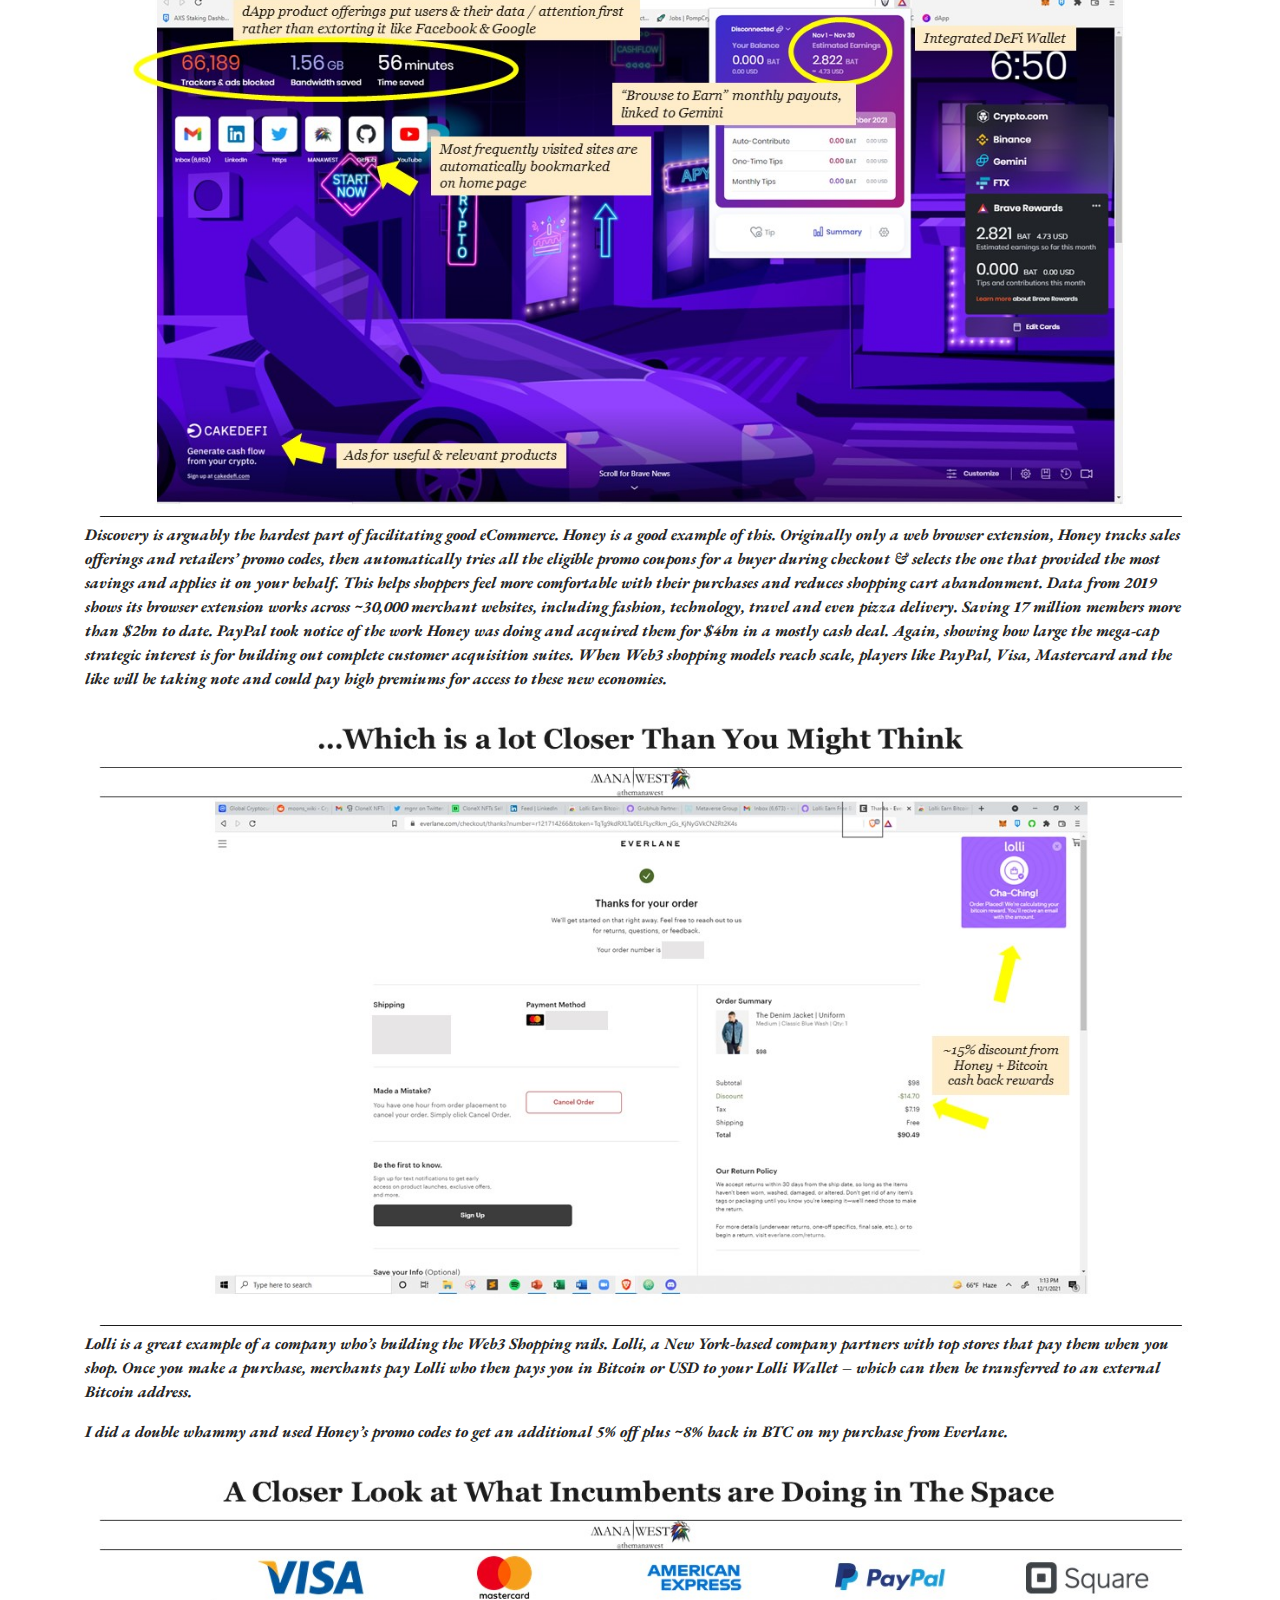
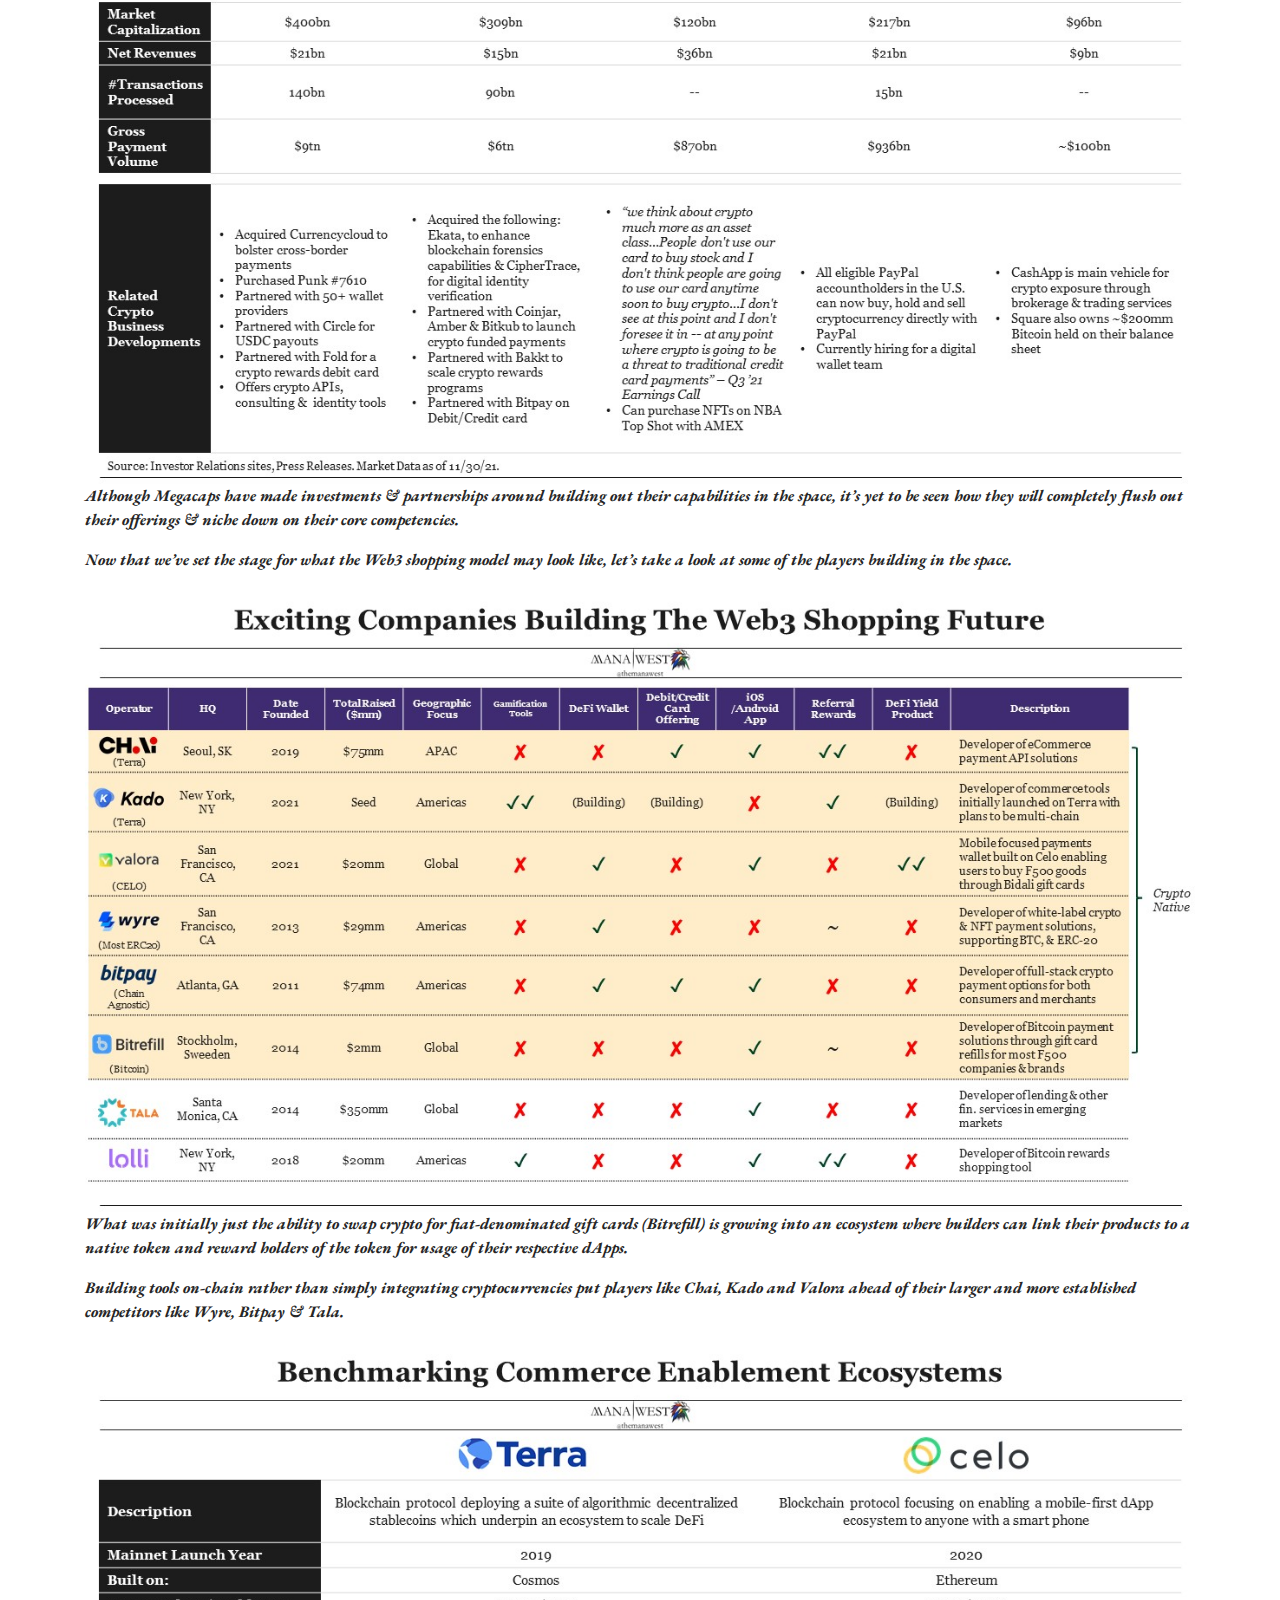
==== commit 41496f36: "Update index.html" ====
--- a/index.html
+++ b/index.html
@@ -60,6 +60,24 @@
   </div>
   </section>
   <!-- END MANDATE -->
+  
+     <!-- START Post Content -->
+<hr>
+<div id ="post">
+  <section class="py-5">
+    <div class="container">
+      <div class="container" id="postheader">
+        <h2 class="font-weight-light">What Visa Crypto Is Building</h2>
+        <h6>Jan-05-2022</h6>
+      </div>
+      <div id = "content">
+        <img src="visacrypto.jpg" style="width:100%;">
+        <p>Visa…we all know the name. The better Mastercard, you know the ones with the “thunk”? At a first glance, we think Visa is in the business of issuing credit cards, but that’s far from the truth. Visa is a payments processor, not a financial institution. </p> 
+        <p>Which means, Visa earns revenue by facilitating money movement. The $24bn in Net Revenues consist of service revenues, data processing revenues, international transaction revenues and other revenues, minus client incentive arrangements. Visa does not issue cards, extend credit, or set rates and fees for account holders of Visa products nor do they earn revenues from, or bear credit risk with respect to, any of these activities. </p>
+       </div>
+    </div>
+  </section>
+<!-- END Post Content -->
   
    <!-- START Post Content -->
 <hr>
